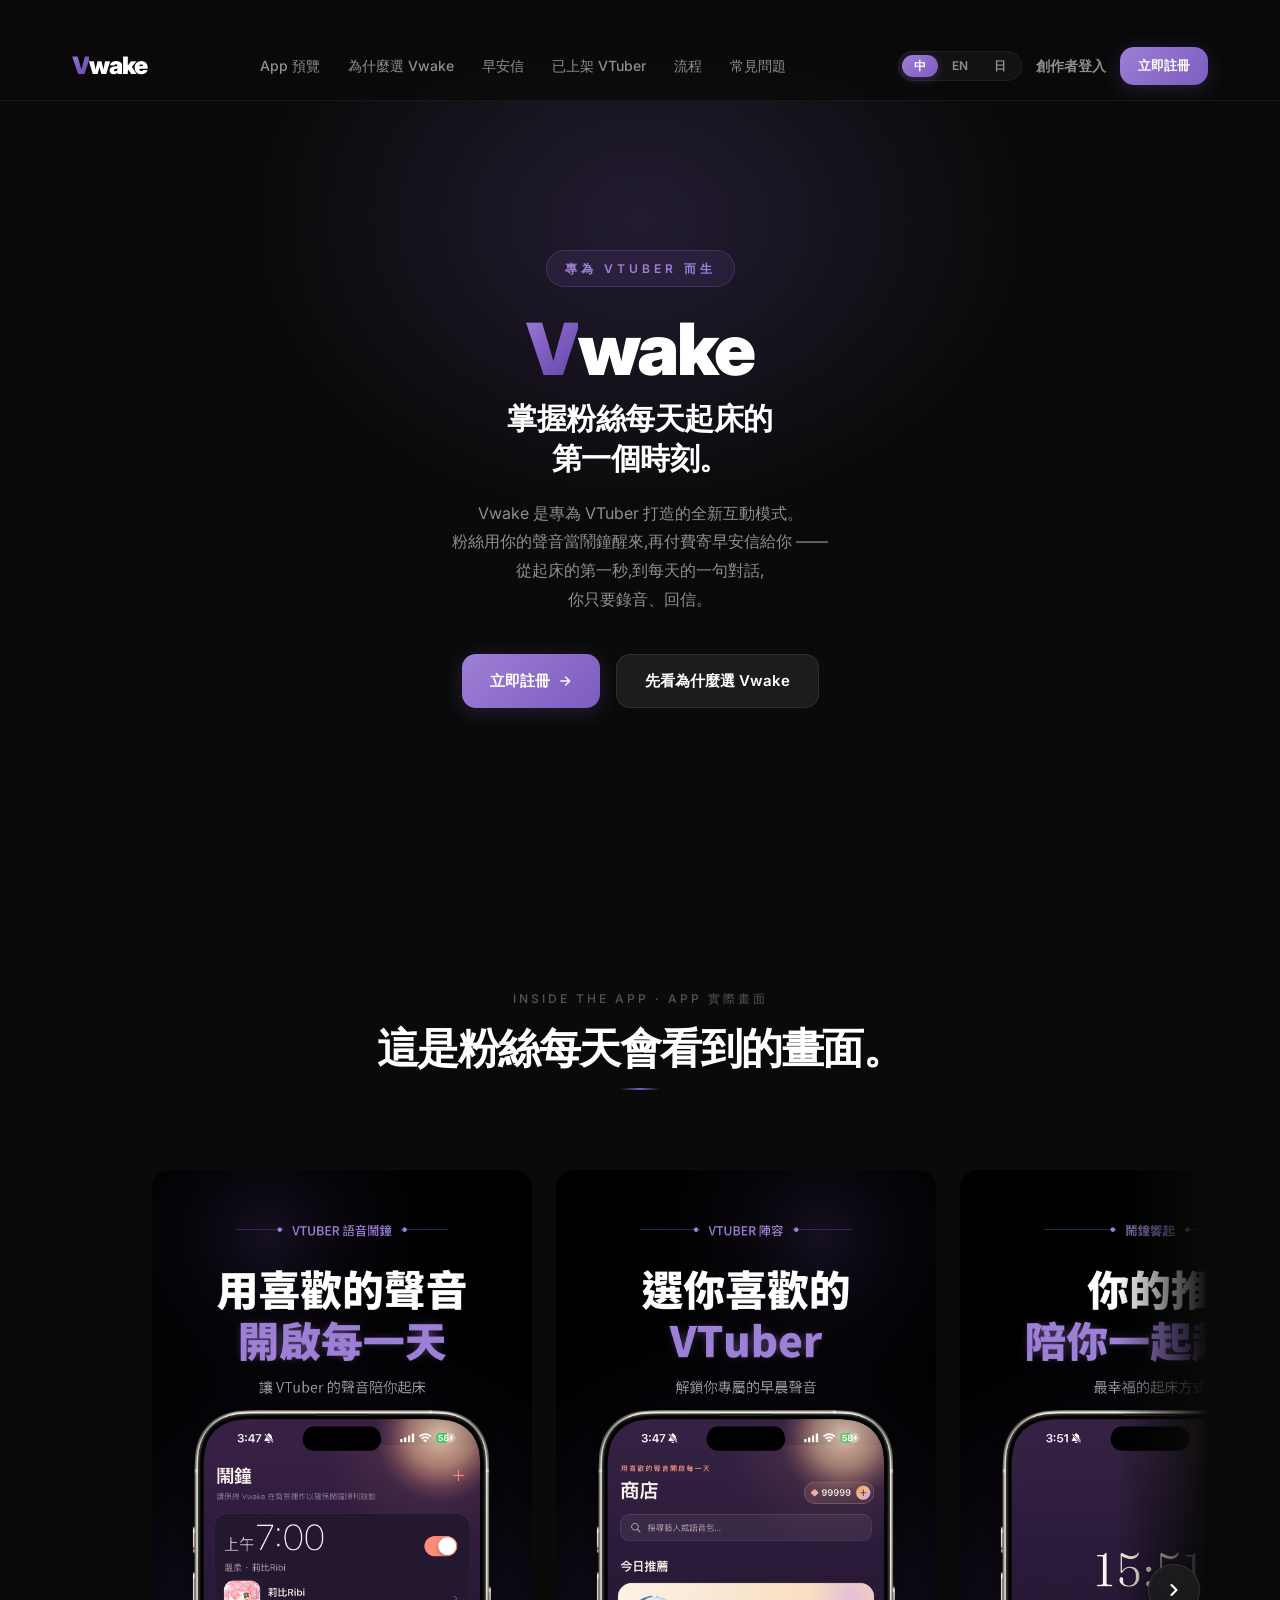
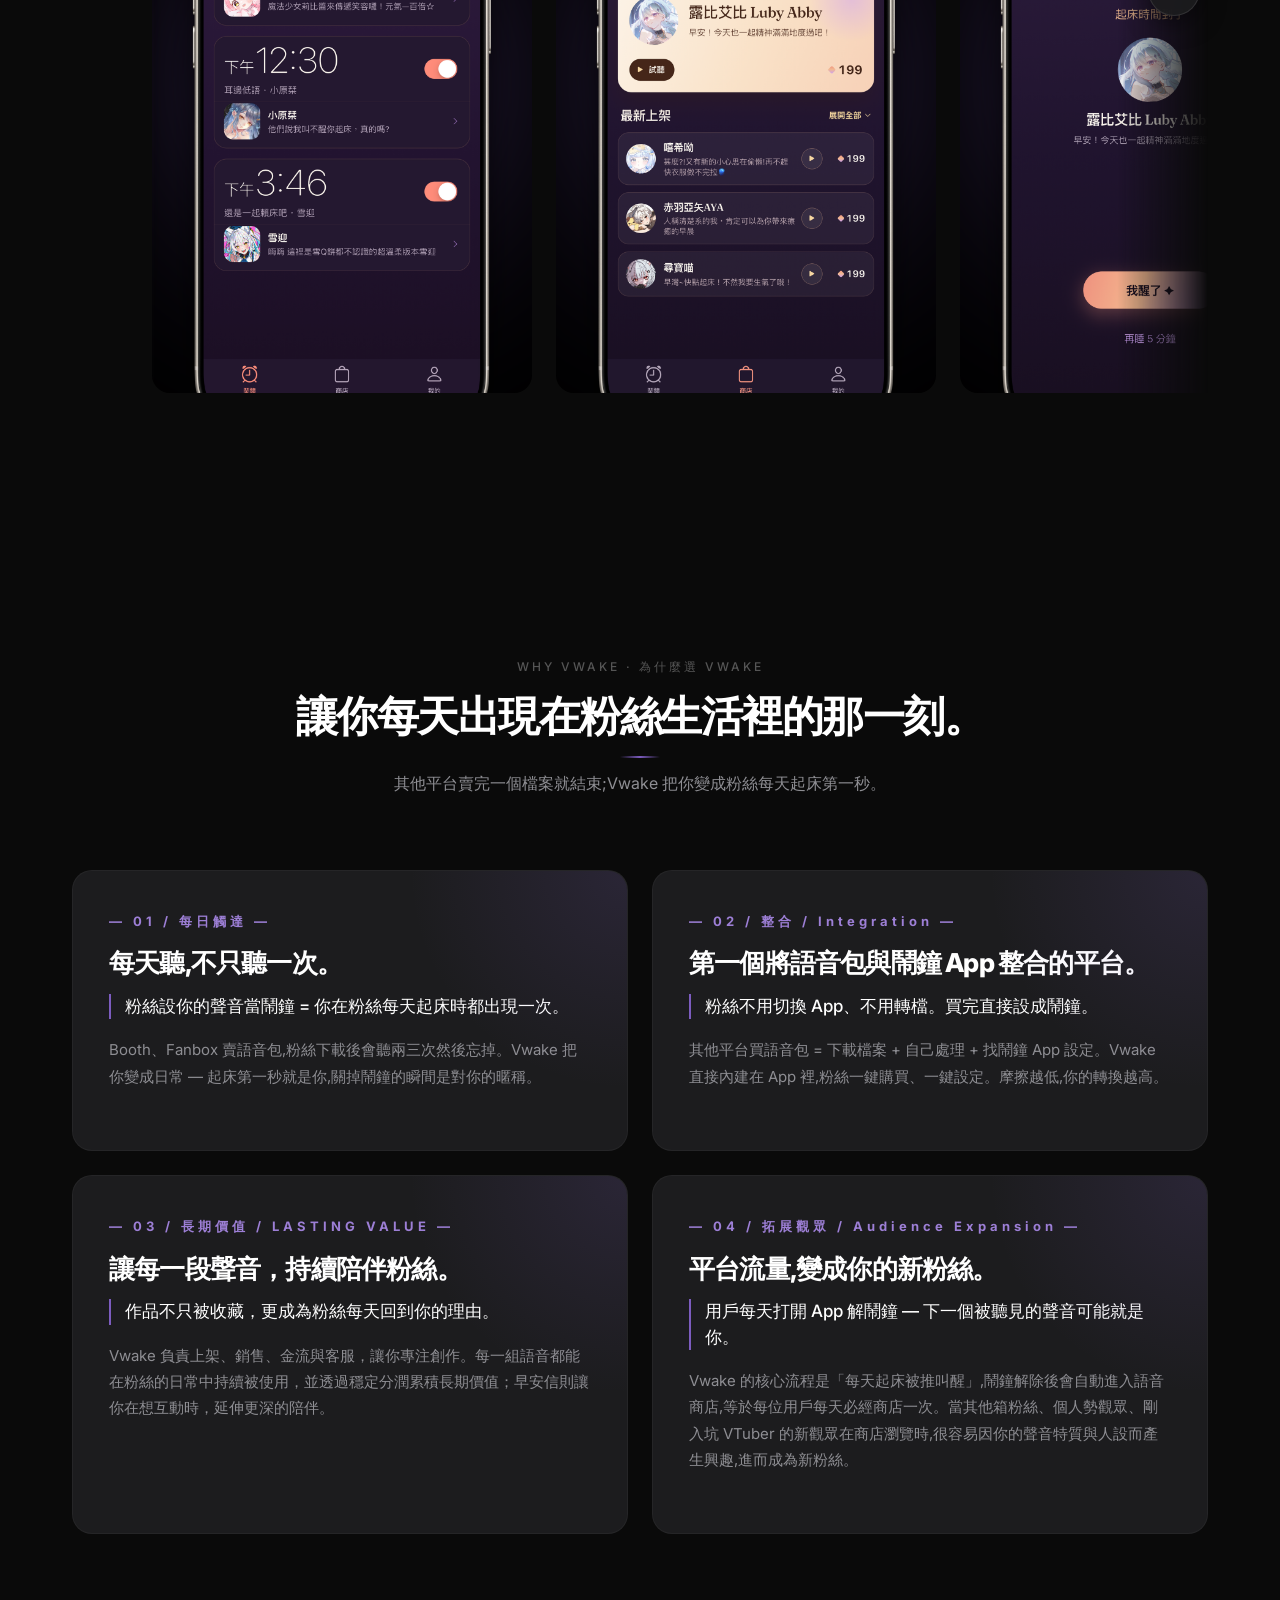
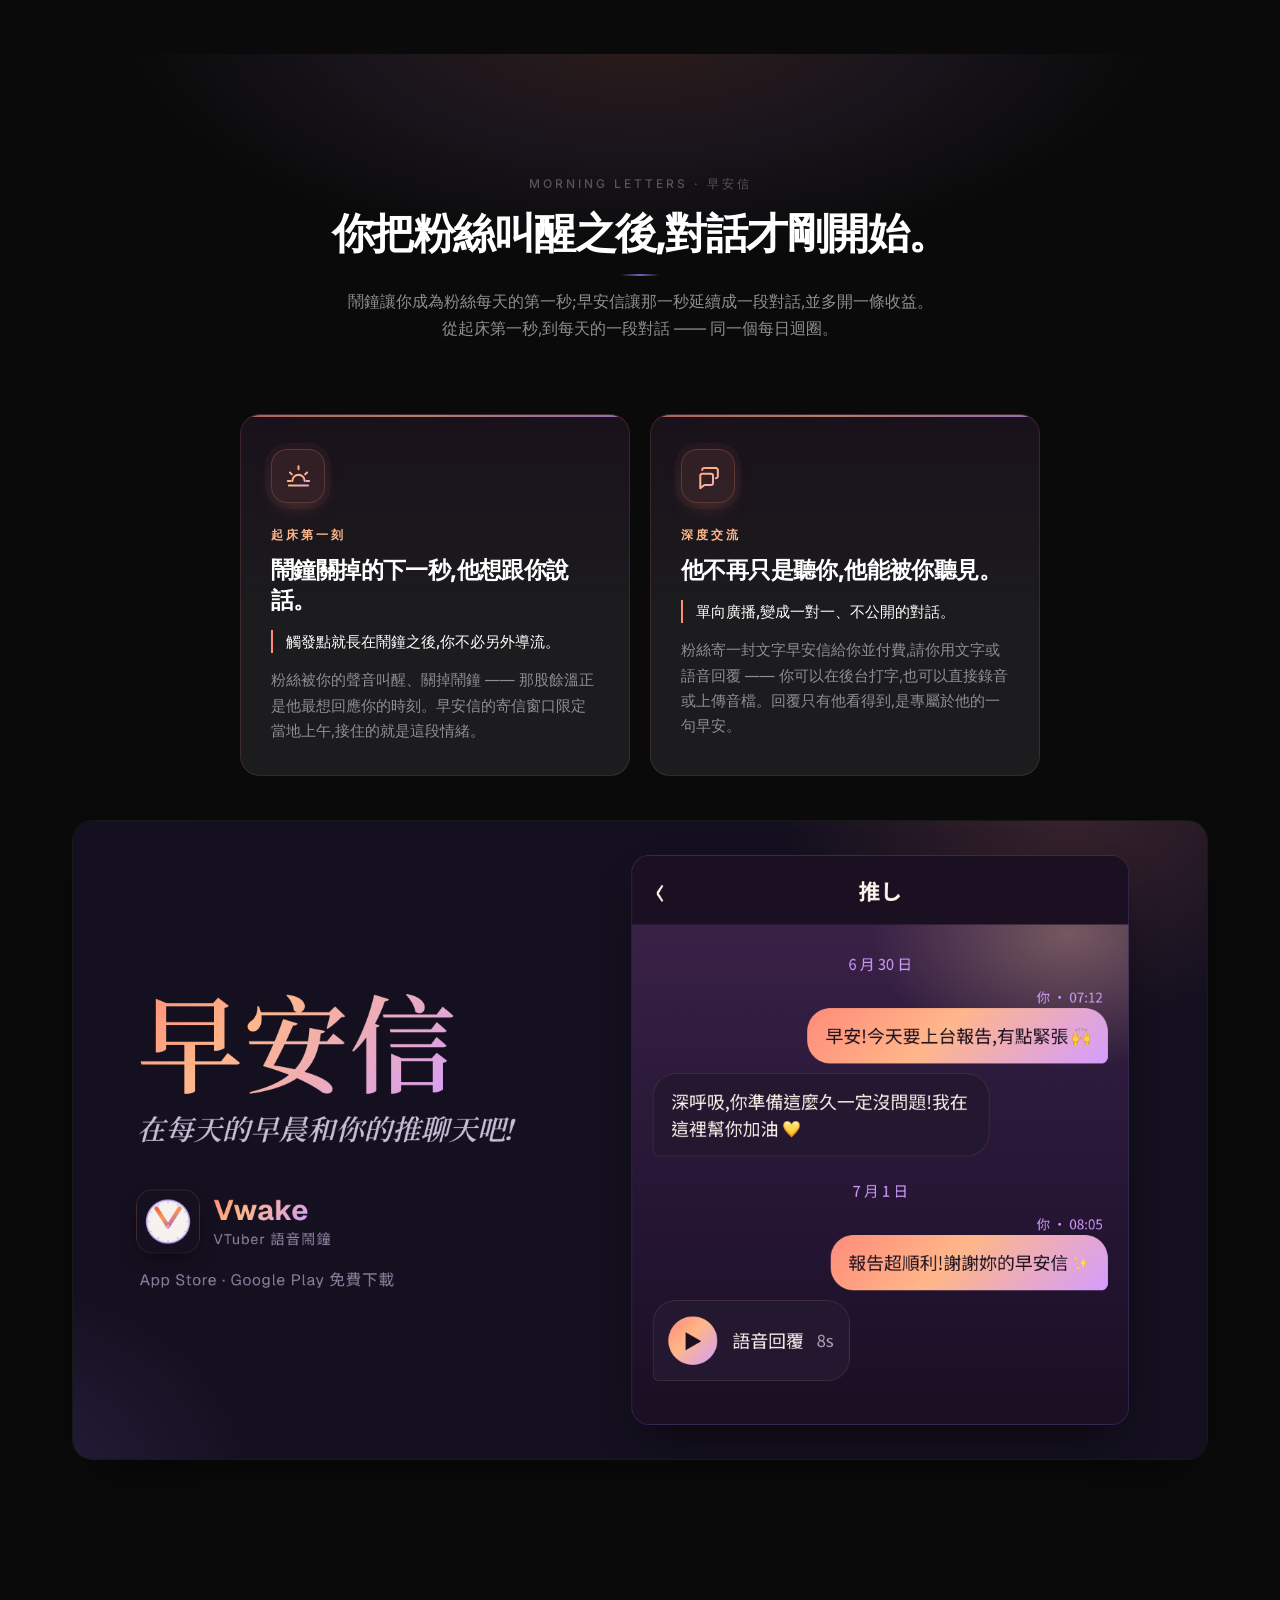
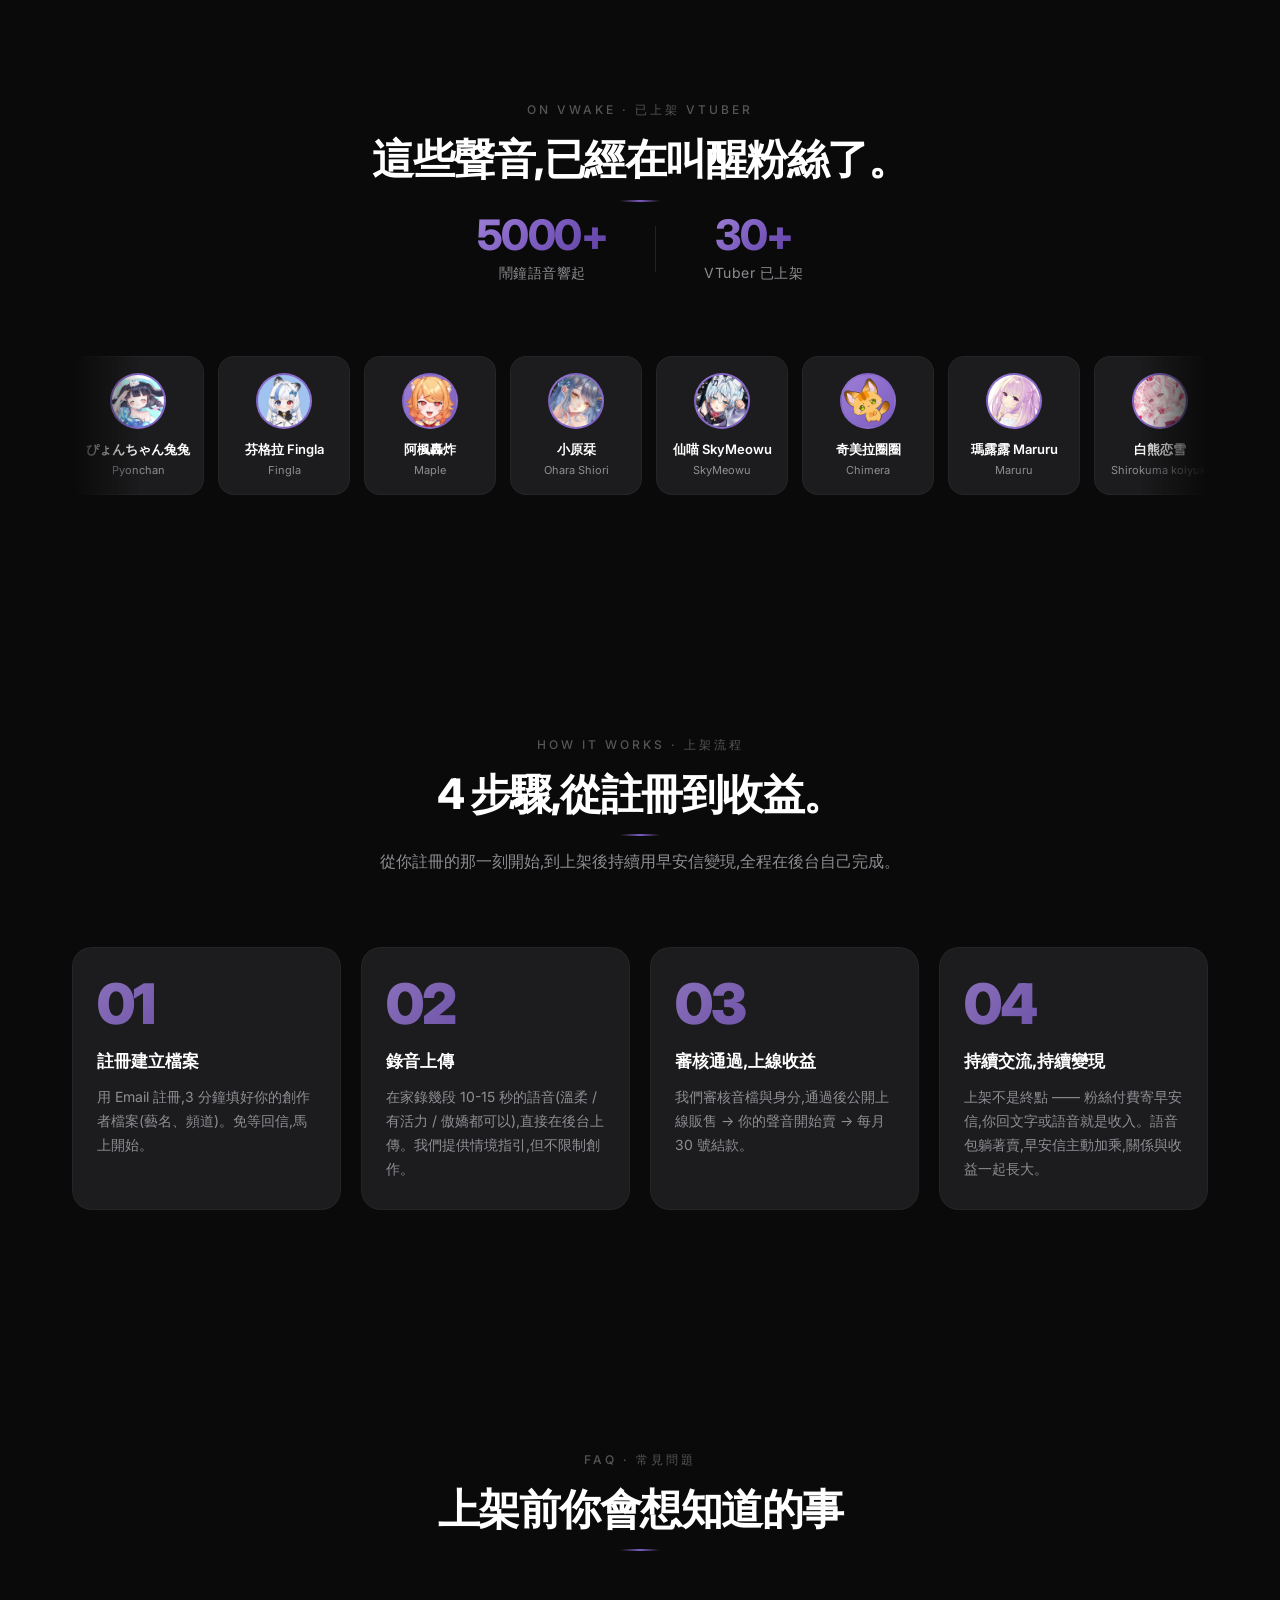
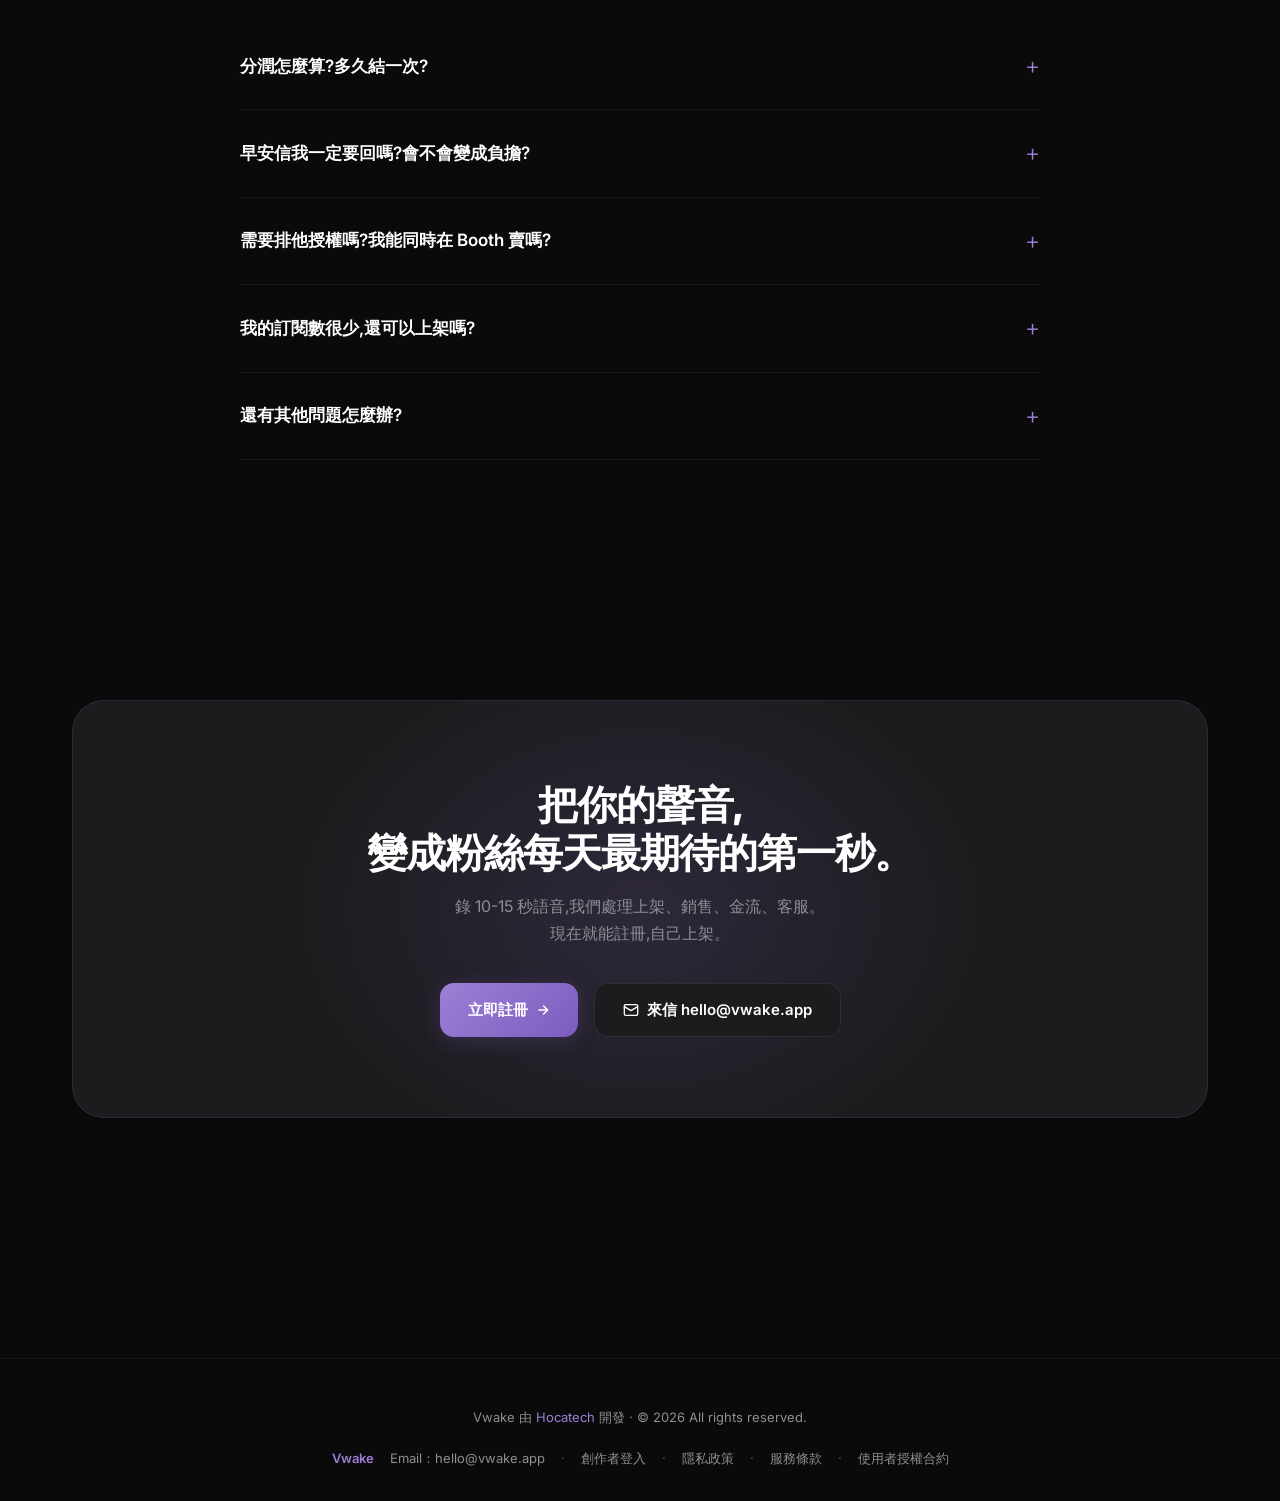
==== index.html @ 356927af "copy(site): align premium creator messaging" ====
<!DOCTYPE html>
<html lang="zh-TW">
<head>
<meta charset="UTF-8">
<meta name="viewport" content="width=device-width, initial-scale=1.0">
<title>Vwake｜VTuber 語音鬧鐘平台 — 讓你的聲音，成為粉絲每天的第一刻</title>
<meta name="description" content="Vwake 是為 VTuber 打造的語音鬧鐘平台，讓你的聲音融入粉絲每天的起點，透過無縫購買與鬧鐘體驗，延伸作品價值與長期連結。">
<meta name="keywords" content="Vwake, VTuber 鬧鐘, VTuber 語音包, VTuber 鬧鐘 App, 虛擬主播 鬧鐘, 語音鬧鐘, VTuber 分潤, VTuber 變現">
<link rel="canonical" href="https://vwake.app/">
<link rel="alternate" hreflang="zh-TW" href="https://vwake.app/">
<link rel="alternate" hreflang="en" href="https://vwake.app/en/">
<link rel="alternate" hreflang="ja" href="https://vwake.app/ja/">
<link rel="alternate" hreflang="x-default" href="https://vwake.app/">
<meta property="og:type" content="website">
<meta property="og:site_name" content="Vwake">
<meta property="og:locale" content="zh_TW">
<meta property="og:locale:alternate" content="en_US">
<meta property="og:locale:alternate" content="ja_JP">
<meta property="og:url" content="https://vwake.app/">
<meta property="og:title" content="Vwake｜VTuber 語音鬧鐘平台 — 讓你的聲音，成為粉絲每天的第一刻">
<meta property="og:description" content="讓你的聲音成為粉絲每天醒來的第一刻。Vwake 將 VTuber 語音作品與鬧鐘體驗整合，延伸創作價值與粉絲連結。">
<meta property="og:image" content="https://vwake.app/assets/og-card.png">
<meta property="og:image:width" content="1200">
<meta property="og:image:height" content="630">
<meta name="twitter:card" content="summary_large_image">
<meta name="twitter:title" content="Vwake｜VTuber 語音鬧鐘平台 — 讓你的聲音，成為粉絲每天的第一刻">
<meta name="twitter:description" content="讓你的聲音成為粉絲每天醒來的第一刻。Vwake 將 VTuber 語音作品與鬧鐘體驗整合，延伸創作價值與粉絲連結。">
<meta name="twitter:image" content="https://vwake.app/assets/og-card.png">
<script type="application/ld+json">
{
  "@context": "https://schema.org",
  "@graph": [
    {
      "@type": "Organization",
      "@id": "https://vwake.app/#org",
      "name": "Vwake",
      "url": "https://vwake.app/",
      "logo": "https://vwake.app/assets/icons/icon-512.png"
    },
    {
      "@type": "WebSite",
      "@id": "https://vwake.app/#website",
      "url": "https://vwake.app/",
      "name": "Vwake",
      "inLanguage": "zh-TW",
      "publisher": { "@id": "https://vwake.app/#org" }
    },
    {
      "@type": "SoftwareApplication",
      "name": "Vwake",
      "alternateName": ["VTuber 鬧鐘", "VTuber Alarm"],
      "applicationCategory": "LifestyleApplication",
      "operatingSystem": "iOS, Android",
      "description": "Vwake 是為 VTuber 打造的語音鬧鐘平台，讓你的聲音融入粉絲每天的起點，透過無縫購買與鬧鐘體驗，延伸作品價值與長期連結。",
      "url": "https://vwake.app/",
      "image": "https://vwake.app/assets/icons/icon-512.png",
      "offers": { "@type": "Offer", "price": "0", "priceCurrency": "TWD" }
    }
  ]
}
</script>
<link rel="preconnect" href="https://fonts.googleapis.com">
<link rel="preconnect" href="https://fonts.gstatic.com" crossorigin>
<link href="https://fonts.googleapis.com/css2?family=Inter:wght@300;400;500;600;700;800;900&display=swap" rel="stylesheet">
<link rel="icon" type="image/x-icon" href="/assets/icons/favicon.ico">
<link rel="icon" type="image/png" sizes="16x16" href="/assets/icons/favicon-16.png">
<link rel="icon" type="image/png" sizes="32x32" href="/assets/icons/favicon-32.png">
<link rel="apple-touch-icon" sizes="180x180" href="/assets/icons/apple-touch-icon.png">
<link rel="icon" type="image/png" sizes="192x192" href="/assets/icons/icon-192.png">
<link rel="icon" type="image/png" sizes="512x512" href="/assets/icons/icon-512.png">
<style>
  :root {
    --bg: #0a0a0a;
    --surface: #1C1C1E;
    --surface-2: #2C2C2E;
    --accent: #7C5CBF;
    --accent-light: #9D7FD6;
    --accent-dark: #5E3FA3;
    --text: #FFFFFF;
    --text-muted: #8E8E93;
    --text-label: #555;
    --gradient: linear-gradient(135deg, #9D7FD6 0%, #7C5CBF 50%, #5E3FA3 100%);
    --gradient-soft: linear-gradient(135deg, #9D7FD6 0%, #7C5CBF 100%);
    --glow: 0 8px 32px rgba(124, 92, 191, 0.3);
    --glow-sm: 0 4px 20px rgba(124, 92, 191, 0.25);
    --radius-card: 20px;
    --radius-btn: 14px;
    --radius-chip: 999px;
  }
  * { margin: 0; padding: 0; box-sizing: border-box; }
  html { scroll-behavior: smooth; }
  @media (prefers-reduced-motion: reduce) { html { scroll-behavior: auto; } }
  body {
    background: var(--bg);
    color: var(--text);
    font-family: 'Inter', -apple-system, BlinkMacSystemFont, 'Segoe UI', 'PingFang TC', 'Noto Sans TC', sans-serif;
    font-weight: 400;
    line-height: 1.6;
    -webkit-font-smoothing: antialiased;
    overflow-x: hidden;
  }
  a { color: inherit; text-decoration: none; }
  button { font-family: inherit; cursor: pointer; border: none; background: none; color: inherit; }

  .container { max-width: 1200px; margin: 0 auto; padding: 0 32px; }

  /* Section label (Vwake signature) */
  .section-label {
    font-size: 12px; color: var(--text-label);
    letter-spacing: 3px; text-transform: uppercase;
    font-weight: 500; margin-bottom: 16px;
  }
  .section-title {
    font-size: 42px; font-weight: 800;
    letter-spacing: -1.5px; line-height: 1.15; margin-bottom: 16px;
  }
  .section-desc {
    font-size: 16px; color: var(--text-muted);
    max-width: 640px; line-height: 1.7;
  }
  .divider {
    width: 40px; height: 2px;
    background: linear-gradient(90deg, transparent, var(--accent), transparent);
    margin: 12px auto;
  }

  /* NAV */
  .nav {
    position: sticky; top: 32px; z-index: 50;
    background: rgba(10, 10, 10, 0.75);
    backdrop-filter: blur(20px); -webkit-backdrop-filter: blur(20px);
    border-bottom: 1px solid rgba(255, 255, 255, 0.05);
  }
  .nav-inner {
    display: flex; align-items: center; justify-content: space-between; height: 68px;
  }
  .nav-logo { font-size: 24px; font-weight: 900; letter-spacing: -1px; line-height: 1; }
  .nav-logo .accent {
    background: var(--gradient);
    -webkit-background-clip: text; -webkit-text-fill-color: transparent; background-clip: text;
  }
  .nav-links { display: flex; gap: 28px; align-items: center; }
  .nav-links a {
    font-size: 14px; font-weight: 500; color: var(--text-muted);
    transition: color 0.2s ease;
  }
  .nav-links a:hover { color: var(--text); }
  .nav-right { display: flex; align-items: center; gap: 14px; }
  .nav-login { font-size: 14px; font-weight: 600; color: var(--text-muted); text-decoration: none; transition: color 0.2s ease; white-space: nowrap; }
  .nav-login:hover { color: var(--text); }
  @media (max-width: 760px) { .nav-login { display: none; } }
  .lang-switch {
    display: flex; align-items: center; gap: 2px;
    font-size: 12px; font-weight: 600;
    background: rgba(255, 255, 255, 0.04);
    border: 1px solid rgba(255, 255, 255, 0.06);
    border-radius: 999px; padding: 3px;
  }
  .lang-switch a {
    color: var(--text-muted); padding: 5px 12px; border-radius: 999px;
    transition: all 0.2s ease; line-height: 1;
  }
  .lang-switch a:hover { color: var(--text); }
  .lang-switch a.active {
    color: var(--text); background: var(--gradient-soft);
    box-shadow: 0 2px 10px rgba(124, 92, 191, 0.35);
  }
  .nav-cta {
    font-size: 13px; font-weight: 600; padding: 10px 18px;
    border-radius: var(--radius-btn);
    background: var(--gradient-soft); color: var(--text);
    box-shadow: var(--glow-sm);
    transition: transform 0.2s ease, box-shadow 0.2s ease;
  }
  .nav-cta:hover { transform: translateY(-1px); box-shadow: 0 6px 24px rgba(124, 92, 191, 0.4); }
  @media (max-width: 760px) { .nav-links { display: none; } }

  /* HERO */
  .hero {
    min-height: calc(100vh - 100px);
    display: flex; flex-direction: column;
    align-items: center; justify-content: center;
    text-align: center; padding: 100px 32px 80px;
    position: relative; overflow: hidden;
  }
  .hero::before {
    content: ''; position: absolute; top: -200px; left: 50%;
    transform: translateX(-50%); width: 900px; height: 700px;
    background: radial-gradient(ellipse at center, rgba(124, 92, 191, 0.22) 0%, transparent 60%);
    pointer-events: none; z-index: 0;
  }
  .hero > * { position: relative; z-index: 1; }
  .hero-eyebrow {
    font-size: 12px; letter-spacing: 4px; text-transform: uppercase;
    color: var(--accent-light); font-weight: 600;
    padding: 8px 18px; border-radius: 999px;
    background: rgba(124, 92, 191, 0.12);
    border: 1px solid rgba(124, 92, 191, 0.3);
    margin-bottom: 28px;
  }
  .hero-wordmark {
    font-size: 72px; font-weight: 900; letter-spacing: -2.5px;
    line-height: 0.95; margin-bottom: 14px;
  }
  .hero-wordmark .accent {
    background: var(--gradient);
    -webkit-background-clip: text; -webkit-text-fill-color: transparent; background-clip: text;
  }
  .hero-tagline {
    font-size: 30px; font-weight: 700; letter-spacing: -0.5px;
    line-height: 1.35; max-width: 760px; margin-bottom: 20px;
  }
  .hero-desc {
    font-size: 16px; color: var(--text-muted);
    max-width: 580px; line-height: 1.8; margin-bottom: 40px;
  }
  .hero-ctas { display: flex; gap: 16px; flex-wrap: wrap; justify-content: center; }
  .btn {
    font-size: 15px; font-weight: 600; padding: 14px 28px;
    border-radius: var(--radius-btn);
    display: inline-flex; align-items: center; gap: 8px;
    transition: transform 0.2s ease, box-shadow 0.2s ease, background 0.2s ease;
  }
  .btn-primary { background: var(--gradient-soft); color: var(--text); box-shadow: var(--glow-sm); }
  .btn-primary:hover { transform: translateY(-2px); box-shadow: 0 8px 32px rgba(124, 92, 191, 0.45); }
  .btn-ghost {
    background: var(--surface); color: var(--text);
    border: 1px solid rgba(255, 255, 255, 0.08);
  }
  .btn-ghost:hover { background: var(--surface-2); border-color: rgba(124, 92, 191, 0.4); }

  .hero-stats {
    display: flex; gap: 48px; margin-top: 56px; flex-wrap: wrap; justify-content: center;
    padding-top: 32px; border-top: 1px solid rgba(255, 255, 255, 0.06);
    width: 100%; max-width: 720px;
  }
  .stat .stat-num {
    font-size: 32px; font-weight: 800; letter-spacing: -0.5px;
    background: var(--gradient);
    -webkit-background-clip: text; -webkit-text-fill-color: transparent; background-clip: text;
  }
  .stat .stat-label {
    font-size: 12px; color: var(--text-muted); letter-spacing: 2px;
    text-transform: uppercase; margin-top: 4px;
  }

  @media (max-width: 768px) {
    .hero-wordmark { font-size: 52px; letter-spacing: -2px; }
    .hero-tagline { font-size: 22px; }
    .hero-stats { gap: 24px; }
    .stat .stat-num { font-size: 24px; }
  }

  /* SECTION wrapper */
  .section { padding: 120px 0; position: relative; }
  .section-header { text-align: center; margin-bottom: 72px; }
  .section-header .section-desc { margin: 0 auto; }
  @media (max-width: 768px) {
    .section { padding: 80px 0; }
    .section-title { font-size: 30px; }
  }

  /* PILLARS */
  .pillars-grid {
    display: grid;
    grid-template-columns: 1fr 1fr;
    gap: 24px;
  }
  @media (max-width: 880px) { .pillars-grid { grid-template-columns: 1fr; } }

  /* ===== Morning Letters — dawn palette ===== */
  :root {
    --ml-coral: #FF8C7A;
    --ml-apricot: #FFB78A;
    --ml-lilac: #D49DFF;
    --ml-dawn: linear-gradient(135deg, #FF8C7A 0%, #FFB78A 44%, #D49DFF 100%);
  }
  #letters { position: relative; isolation: isolate; }
  #letters::before {
    content: ''; position: absolute; left: 0; right: 0; top: 0; height: 560px;
    background: radial-gradient(720px 340px at 50% -40px, rgba(255,140,122,0.15), rgba(212,157,255,0.07) 42%, transparent 72%);
    pointer-events: none; z-index: -1;
  }
  .ml-defs { position: absolute; width: 0; height: 0; }
  .ml-grid { display: grid; grid-template-columns: repeat(2, 1fr); gap: 20px; max-width: 800px; margin: 0 auto; }
  @media (max-width: 880px) { .ml-grid { grid-template-columns: 1fr; } }

  .ml-card {
    position: relative; overflow: hidden;
    background: linear-gradient(180deg, rgba(42,26,45,0.5) 0%, var(--surface) 58%);
    border: 1px solid rgba(255,140,122,0.14);
    border-radius: var(--radius-card);
    padding: 34px 30px 32px;
    transition: transform 0.3s ease, border-color 0.3s ease;
  }
  .ml-card::before {
    content: ''; position: absolute; top: 0; left: 0; right: 0; height: 2px;
    background: var(--ml-dawn); opacity: 0.65;
  }
  .ml-card:hover { transform: translateY(-4px); border-color: rgba(255,140,122,0.42); }

  .ml-icon {
    width: 54px; height: 54px; border-radius: 16px;
    display: grid; place-items: center;
    background: rgba(255,140,122,0.10);
    border: 1px solid rgba(255,140,122,0.22);
    box-shadow: 0 0 0 6px rgba(255,140,122,0.045), 0 10px 26px -14px rgba(255,140,122,0.5);
    margin-bottom: 22px;
  }
  .ml-icon svg { width: 27px; height: 27px; }

  .ml-label {
    font-size: 12px; letter-spacing: 3px; text-transform: uppercase;
    font-weight: 700; color: var(--ml-apricot); margin-bottom: 12px;
  }
  .ml-title {
    font-size: 23px; font-weight: 800; letter-spacing: -0.6px;
    line-height: 1.3; margin-bottom: 14px; color: var(--text);
  }
  .ml-quote {
    font-size: 15px; font-weight: 500; color: var(--text);
    margin-bottom: 14px; padding-left: 13px;
    border-left: 2px solid var(--ml-coral); line-height: 1.55;
  }
  .ml-desc { font-size: 14.5px; color: var(--text-muted); line-height: 1.75; margin: 0; }

  .letters-banner {
    margin-top: 44px;
    border-radius: var(--radius-card);
    overflow: hidden;
    border: 1px solid rgba(255, 255, 255, 0.06);
    box-shadow: 0 20px 60px -30px rgba(0,0,0,0.9);
  }
  .letters-banner img { width: 100%; height: auto; display: block; }

  .pillar {
    background: var(--surface);
    border-radius: var(--radius-card);
    padding: 40px 36px;
    border: 1px solid rgba(255, 255, 255, 0.04);
    transition: transform 0.3s ease, border-color 0.3s ease, background 0.3s ease;
    position: relative;
    overflow: hidden;
  }
  .pillar::before {
    content: ''; position: absolute; top: 0; right: 0;
    width: 220px; height: 220px;
    background: radial-gradient(circle at top right, rgba(124, 92, 191, 0.15), transparent 70%);
    pointer-events: none;
  }
  .pillar:hover {
    transform: translateY(-4px);
    border-color: rgba(124, 92, 191, 0.4);
    background: var(--surface-2);
  }
  .pillar-num {
    font-size: 13px; letter-spacing: 4px; font-weight: 700;
    color: var(--accent-light); margin-bottom: 16px;
  }
  .pillar-title {
    font-size: 26px; font-weight: 800; letter-spacing: -0.8px;
    line-height: 1.25; margin-bottom: 14px;
  }
  .pillar-quote {
    font-size: 17px; font-weight: 500; color: var(--text);
    margin-bottom: 18px; padding-left: 14px;
    border-left: 2px solid var(--accent); line-height: 1.5;
  }
  .pillar-desc {
    font-size: 15px; color: var(--text-muted);
    line-height: 1.75; margin-bottom: 20px;
  }
  .pillar-points { list-style: none; padding: 0; margin: 0; }
  .pillar-points li {
    font-size: 14px; color: var(--text-muted);
    padding: 8px 0 8px 24px; position: relative;
    line-height: 1.6;
  }
  .pillar-points li::before {
    content: '→'; position: absolute; left: 0; top: 8px;
    color: var(--accent-light); font-weight: 700;
  }

  /* ROSTER stats */
  .roster-stats { display: flex; align-items: center; justify-content: center; gap: 48px; margin: 4px 0 22px; }
  .rstat { display: flex; flex-direction: column; align-items: center; gap: 6px; }
  .rstat-num { font-size: 42px; font-weight: 800; letter-spacing: -1.5px; line-height: 1; background: var(--gradient); -webkit-background-clip: text; background-clip: text; -webkit-text-fill-color: transparent; }
  .rstat-label { font-size: 14px; color: var(--text-muted); letter-spacing: 0.5px; }
  .rstat-sep { width: 1px; height: 46px; background: rgba(255,255,255,0.1); }
  @media (max-width: 540px) { .roster-stats { gap: 30px; } .rstat-num { font-size: 34px; } }

  /* ROSTER (marquee) */
  .roster-marquee {
    position: relative;
    overflow: hidden;
    mask-image: linear-gradient(90deg, transparent, #000 6%, #000 94%, transparent);
    -webkit-mask-image: linear-gradient(90deg, transparent, #000 6%, #000 94%, transparent);
  }
  .roster-track {
    display: flex;
    gap: 14px;
    width: max-content;
    animation: roster-scroll 60s linear infinite;
  }
  .roster-track:hover { animation-play-state: paused; }
  @keyframes roster-scroll {
    from { transform: translateX(0); }
    to   { transform: translateX(-50%); }
  }
  @media (prefers-reduced-motion: reduce) {
    .roster-track { animation: none; }
  }

  .roster-card {
    flex: 0 0 auto;
    width: 132px;
    background: var(--surface);
    border-radius: 16px;
    padding: 16px 12px 14px;
    border: 1px solid rgba(255, 255, 255, 0.04);
    text-align: center;
  }
  .roster-avatar {
    width: 56px; height: 56px;
    border-radius: 50%;
    background: var(--gradient-soft);
    margin: 0 auto 10px;
    border: 2px solid rgba(124, 92, 191, 0.3);
    overflow: hidden;
  }
  .roster-avatar img {
    width: 100%; height: 100%;
    object-fit: cover;
    display: block;
  }
  .roster-name {
    font-size: 13px; font-weight: 600;
    white-space: nowrap;
    overflow: hidden;
    text-overflow: ellipsis;
  }
  .roster-meta {
    font-size: 11px; color: var(--text-muted);
    margin-top: 2px;
    white-space: nowrap;
    overflow: hidden;
    text-overflow: ellipsis;
  }

  /* APP PREVIEW STRIP */
  .preview-frame { position: relative; }
  .preview-wrap {
    position: relative;
    mask-image: linear-gradient(90deg, transparent, #000 8%, #000 92%, transparent);
    -webkit-mask-image: linear-gradient(90deg, transparent, #000 8%, #000 92%, transparent);
  }
  .preview-nav {
    position: absolute;
    top: 50%;
    transform: translateY(-50%);
    width: 52px;
    height: 52px;
    border-radius: 50%;
    background: rgba(28, 28, 30, 0.92);
    -webkit-backdrop-filter: blur(12px);
    backdrop-filter: blur(12px);
    border: 1px solid rgba(255, 255, 255, 0.1);
    color: var(--text);
    display: flex;
    align-items: center;
    justify-content: center;
    cursor: pointer;
    z-index: 10;
    transition: background 0.2s ease, border-color 0.2s ease, opacity 0.2s ease, transform 0.2s ease;
    box-shadow: 0 6px 24px rgba(0, 0, 0, 0.5);
  }
  .preview-nav:hover:not(:disabled) {
    background: var(--gradient-soft);
    border-color: rgba(124, 92, 191, 0.5);
  }
  .preview-nav:active:not(:disabled) { transform: translateY(-50%) scale(0.94); }
  .preview-nav:disabled {
    opacity: 0;
    cursor: default;
    pointer-events: none;
  }
  .preview-nav-prev { left: 8px; }
  .preview-nav-next { right: 8px; }
  @media (max-width: 540px) {
    .preview-nav { width: 40px; height: 40px; }
    .preview-nav-prev { left: 4px; }
    .preview-nav-next { right: 4px; }
  }
  .preview-strip {
    display: flex;
    gap: 24px;
    overflow-x: auto;
    scroll-snap-type: x mandatory;
    scroll-padding-inline: 80px;
    padding: 8px 80px 24px;
    -webkit-overflow-scrolling: touch;
    scrollbar-width: thin;
    scrollbar-color: rgba(124, 92, 191, 0.5) transparent;
  }
  @media (max-width: 540px) {
    .preview-strip {
      padding: 8px 56px 24px;
      scroll-padding-inline: 56px;
    }
  }
  .preview-strip::-webkit-scrollbar { height: 8px; }
  .preview-strip::-webkit-scrollbar-track { background: transparent; }
  .preview-strip::-webkit-scrollbar-thumb {
    background: rgba(124, 92, 191, 0.4);
    border-radius: 999px;
  }
  .preview-strip::-webkit-scrollbar-thumb:hover { background: rgba(124, 92, 191, 0.7); }
  .preview-tile {
    flex: 0 0 clamp(260px, 32vw, 380px);
    scroll-snap-align: start;
    transition: transform 0.3s ease;
    display: block;
    margin: 0;
  }
  .preview-tile:hover { transform: translateY(-6px); }
  .preview-tile img {
    width: 100%;
    height: auto;
    border-radius: 18px;
    display: block;
    background: #0a0a0a;
  }

  /* HOW IT WORKS */
  .steps {
    display: grid;
    grid-template-columns: repeat(4, 1fr);
    gap: 20px;
    counter-reset: step;
  }
  @media (max-width: 1024px) { .steps { grid-template-columns: repeat(2, 1fr); } }
  @media (max-width: 540px) { .steps { grid-template-columns: 1fr; } }

  .step {
    background: var(--surface);
    border-radius: var(--radius-card);
    padding: 28px 24px;
    border: 1px solid rgba(255, 255, 255, 0.04);
    counter-increment: step;
    position: relative;
  }
  .step::before {
    content: '0' counter(step);
    font-size: 56px; font-weight: 900;
    background: var(--gradient);
    -webkit-background-clip: text; -webkit-text-fill-color: transparent; background-clip: text;
    letter-spacing: -2px; line-height: 1;
    margin-bottom: 16px; display: block;
    opacity: 0.85;
  }
  .step-title { font-size: 17px; font-weight: 700; margin-bottom: 10px; }
  .step-desc { font-size: 14px; color: var(--text-muted); line-height: 1.7; }

  /* FAQ */
  .faq-list { max-width: 800px; margin: 0 auto; }
  .faq-item {
    border-bottom: 1px solid rgba(255, 255, 255, 0.06);
    padding: 24px 0;
  }
  .faq-q {
    font-size: 17px; font-weight: 600; cursor: pointer;
    display: flex; align-items: center; justify-content: space-between;
    list-style: none;
  }
  .faq-q::-webkit-details-marker { display: none; }
  .faq-q::after {
    content: '+'; font-size: 24px; color: var(--accent-light);
    font-weight: 300; transition: transform 0.2s ease;
  }
  details[open] .faq-q::after { transform: rotate(45deg); }
  .faq-a {
    font-size: 15px; color: var(--text-muted);
    line-height: 1.75; margin-top: 14px;
    padding-right: 32px;
  }

  /* FINAL CTA */
  .final-cta {
    background: var(--surface);
    border-radius: 32px;
    padding: 80px 48px;
    text-align: center;
    border: 1px solid rgba(124, 92, 191, 0.2);
    position: relative; overflow: hidden;
  }
  .final-cta::before {
    content: ''; position: absolute; top: 50%; left: 50%;
    transform: translate(-50%, -50%);
    width: 800px; height: 600px;
    background: radial-gradient(ellipse, rgba(124, 92, 191, 0.18), transparent 60%);
    pointer-events: none;
  }
  .final-cta > * { position: relative; }
  .final-cta-title {
    font-size: 40px; font-weight: 800; letter-spacing: -1px;
    line-height: 1.2; margin-bottom: 16px; max-width: 720px; margin-left: auto; margin-right: auto;
  }
  .final-cta-desc {
    font-size: 16px; color: var(--text-muted);
    max-width: 560px; margin: 0 auto 36px; line-height: 1.7;
  }
  .final-cta-buttons { display: flex; gap: 16px; flex-wrap: wrap; justify-content: center; }

  @media (max-width: 768px) {
    .final-cta { padding: 56px 28px; }
    .final-cta-title { font-size: 28px; }
  }

  /* FOOTER */
  .footer {
    border-top: 1px solid rgba(255, 255, 255, 0.06);
    padding: 48px 0 32px;
    margin-top: 120px;
  }
  .footer-inner {
    display: flex; flex-direction: column; gap: 20px;
    text-align: center;
    font-size: 13px; color: var(--text-muted);
  }
  .footer-legal {
    display: flex; gap: 16px; justify-content: center; flex-wrap: wrap;
  }
  .footer-legal a:hover { color: var(--text); }
  .footer-legal-app { color: var(--accent-light); font-weight: 600; }

  /* Hidden anchor offset for sticky nav */
  section[id] { scroll-margin-top: 100px; }

  /* APPLY MODAL */
  .apply-modal {
    position: fixed; inset: 0; z-index: 100;
    display: flex; align-items: center; justify-content: center;
    padding: 24px;
    opacity: 0; visibility: hidden;
    transition: opacity 0.25s ease, visibility 0.25s ease;
  }
  .apply-modal.is-open { opacity: 1; visibility: visible; }
  .apply-modal-backdrop {
    position: absolute; inset: 0;
    background: rgba(5, 5, 7, 0.72);
    backdrop-filter: blur(8px); -webkit-backdrop-filter: blur(8px);
  }
  .apply-modal-panel {
    position: relative; z-index: 1;
    width: 100%; max-width: 480px;
    max-height: calc(100vh - 48px);
    overflow-y: auto;
    background: var(--surface);
    border: 1px solid rgba(124, 92, 191, 0.25);
    border-radius: 24px;
    padding: 36px 32px 28px;
    box-shadow: 0 24px 80px rgba(0, 0, 0, 0.6);
    transform: translateY(8px) scale(0.98);
    transition: transform 0.25s ease;
  }
  .apply-modal.is-open .apply-modal-panel { transform: translateY(0) scale(1); }
  .apply-modal-close {
    position: absolute; top: 12px; right: 12px;
    width: 36px; height: 36px;
    display: flex; align-items: center; justify-content: center;
    border-radius: 999px;
    color: var(--text-muted);
    font-size: 22px; line-height: 1;
    transition: background 0.2s ease, color 0.2s ease;
  }
  .apply-modal-close:hover { background: rgba(255,255,255,0.06); color: var(--text); }
  .apply-modal-header { margin-bottom: 18px; }
  .apply-modal-title {
    font-size: 22px; font-weight: 800; letter-spacing: -0.5px;
    margin-bottom: 6px;
  }
  .apply-modal-sub {
    font-size: 14px; color: var(--text-muted); line-height: 1.6;
  }
  .apply-tabs {
    display: flex; gap: 4px;
    padding: 4px;
    background: rgba(255, 255, 255, 0.04);
    border: 1px solid rgba(255, 255, 255, 0.06);
    border-radius: 12px;
    margin-bottom: 20px;
  }
  .apply-tab {
    flex: 1;
    padding: 9px 12px;
    border-radius: 8px;
    font-size: 13px; font-weight: 600;
    color: var(--text-muted);
    transition: background 0.15s ease, color 0.15s ease, box-shadow 0.15s ease;
  }
  .apply-tab:hover:not(.is-active) { color: var(--text); }
  .apply-tab.is-active {
    background: var(--gradient-soft);
    color: var(--text);
    box-shadow: 0 2px 10px rgba(124, 92, 191, 0.25);
  }
  .apply-tab-pane[hidden] { display: none; }
  .apply-form { display: flex; flex-direction: column; gap: 16px; }
  .apply-tab-pane { display: flex; flex-direction: column; gap: 16px; }
  .apply-field { display: flex; flex-direction: column; gap: 6px; }
  .apply-field-label {
    font-size: 13px; font-weight: 600;
    color: var(--text); letter-spacing: 0.2px;
  }
  .apply-field-label .required { color: var(--accent-light); margin-left: 2px; }
  .apply-field-hint { font-size: 12px; color: var(--text-muted); margin-top: -2px; }
  .apply-input, .apply-textarea {
    width: 100%;
    font-family: inherit; font-size: 14px;
    color: var(--text);
    background: rgba(255, 255, 255, 0.04);
    border: 1px solid rgba(255, 255, 255, 0.08);
    border-radius: 10px;
    padding: 11px 14px;
    transition: border-color 0.15s ease, background 0.15s ease;
  }
  .apply-input::placeholder, .apply-textarea::placeholder { color: #5a5a60; }
  .apply-input:focus, .apply-textarea:focus {
    outline: none;
    border-color: rgba(124, 92, 191, 0.6);
    background: rgba(124, 92, 191, 0.06);
  }
  .apply-textarea { resize: vertical; min-height: 84px; line-height: 1.55; }
  .apply-honey {
    position: absolute; left: -9999px; width: 1px; height: 1px; opacity: 0;
  }
  .apply-status {
    font-size: 13px; line-height: 1.5;
    padding: 10px 12px; border-radius: 8px;
    border: 1px solid transparent;
  }
  .apply-status[data-state="error"] {
    color: #ff8b8b;
    background: rgba(255, 90, 90, 0.06);
    border-color: rgba(255, 90, 90, 0.25);
  }
  .apply-status[data-state="success"] {
    color: var(--accent-light);
    background: rgba(124, 92, 191, 0.08);
    border-color: rgba(124, 92, 191, 0.3);
  }
  .apply-submit {
    margin-top: 4px;
    width: 100%; justify-content: center;
    padding: 13px 20px;
    font-size: 15px;
  }
  .apply-submit[disabled] {
    opacity: 0.7; cursor: wait; transform: none !important;
  }
  .apply-fallback {
    font-size: 12px; color: var(--text-muted);
    text-align: center; margin-top: 6px;
  }
  .apply-fallback a { color: var(--accent-light); }
  .apply-fallback a:hover { text-decoration: underline; }
  body.apply-modal-open { overflow: hidden; }
  @media (max-width: 480px) {
    .apply-modal { padding: 16px; }
    .apply-modal-panel { padding: 32px 22px 24px; border-radius: 20px; }
    .apply-modal-title { font-size: 20px; }
  }
</style>
</head>
<body>

<!-- ============ NAV ============ -->
<nav class="nav">
  <div class="container">
    <div class="nav-inner">
      <a href="/" class="nav-logo">
        <span class="accent">V</span>wake
      </a>
      <div class="nav-links">
        <a href="#preview">App 預覽</a>
        <a href="#why">為什麼選 Vwake</a>
        <a href="#letters">早安信</a>
        <a href="#roster">已上架 VTuber</a>
        <a href="#how">流程</a>
        <a href="#faq">常見問題</a>
      </div>
      <div class="nav-right">
        <div class="lang-switch">
          <a href="/" onclick="localStorage.setItem('hoca_lang','zh')" class="active" aria-current="true">中</a>
          <a href="/en/" onclick="localStorage.setItem('hoca_lang','en')" aria-label="Switch to English">EN</a>
          <a href="/ja/" onclick="localStorage.setItem('hoca_lang','ja')" aria-label="Switch to Japanese">日</a>
        </div>
        <a class="nav-login" href="https://vwake-2026.web.app/join.html?lang=zh&mode=login">創作者登入</a>
        <button type="button" class="nav-cta" data-open-apply>立即註冊</button>
      </div>
    </div>
  </div>
</nav>

<!-- ============ HERO ============ -->
<section class="hero">
  <div class="hero-eyebrow">專為 VTUBER 而生</div>
  <h1 class="hero-wordmark"><span class="accent">V</span>wake</h1>
  <p class="hero-tagline">
    掌握粉絲每天起床的<br>第一個時刻。
  </p>
  <p class="hero-desc">
    Vwake 是專為 VTuber 打造的全新互動模式。<br>
    粉絲用你的聲音當鬧鐘醒來,再付費寄早安信給你 ——<br>
    從起床的第一秒,到每天的一句對話,<br>
    你只要錄音、回信。
  </p>
  <div class="hero-ctas">
    <button type="button" class="btn btn-primary" data-open-apply>
      立即註冊
      <svg width="14" height="14" viewBox="0 0 24 24" fill="none" stroke="currentColor" stroke-width="2.5" stroke-linecap="round" stroke-linejoin="round"><path d="M5 12h14M13 5l7 7-7 7"/></svg>
    </button>
    <a href="#why" class="btn btn-ghost">
      先看為什麼選 Vwake
    </a>
  </div>
</section>

<!-- ============ APP PREVIEW ============ -->
<section class="section" id="preview">
  <div class="container">
    <div class="section-header">
      <div class="section-label">Inside the App · App 實際畫面</div>
      <h2 class="section-title">這是粉絲每天會看到的畫面。</h2>
      <div class="divider"></div>
    </div>

    <div class="preview-frame">
      <button class="preview-nav preview-nav-prev" type="button" aria-label="上一張" disabled>
        <svg width="20" height="20" viewBox="0 0 24 24" fill="none" stroke="currentColor" stroke-width="2.5" stroke-linecap="round" stroke-linejoin="round"><path d="M15 18l-6-6 6-6"/></svg>
      </button>
      <div class="preview-wrap">
        <div class="preview-strip">
          <figure class="preview-tile"><img src="/store_preview/v1.1/page1.png" alt="Vwake 鬧鐘列表畫面" loading="lazy"></figure>
          <figure class="preview-tile"><img src="/store_preview/v1.1/page2.png" alt="Vwake VTuber 商店畫面" loading="lazy"></figure>
          <figure class="preview-tile"><img src="/store_preview/v1.1/page3.png" alt="Vwake 鬧鐘響起時的全螢幕畫面" loading="lazy"></figure>
          <figure class="preview-tile"><img src="/store_preview/v1.1/page4.png" alt="Vwake VTuber 角色詳情頁" loading="lazy"></figure>
          <figure class="preview-tile"><img src="/store_preview/v1.1/page5.png" alt="Vwake App 啟動畫面" loading="lazy"></figure>
        </div>
      </div>
      <button class="preview-nav preview-nav-next" type="button" aria-label="下一張">
        <svg width="20" height="20" viewBox="0 0 24 24" fill="none" stroke="currentColor" stroke-width="2.5" stroke-linecap="round" stroke-linejoin="round"><path d="M9 6l6 6-6 6"/></svg>
      </button>
    </div>
  </div>
</section>

<!-- ============ WHY VWAKE / PILLARS ============ -->
<section class="section" id="why">
  <div class="container">
    <div class="section-header">
      <div class="section-label">Why Vwake · 為什麼選 Vwake</div>
      <h2 class="section-title">讓你每天出現在粉絲生活裡的那一刻。</h2>
      <div class="divider"></div>
      <p class="section-desc">
        其他平台賣完一個檔案就結束;Vwake 把你變成粉絲每天起床第一秒。
      </p>
    </div>

    <div class="pillars-grid">
      <!-- Pillar 1: 每日觸達 -->
      <div class="pillar">
        <div class="pillar-num">— 01 / 每日觸達 —</div>
        <h3 class="pillar-title">每天聽,不只聽一次。</h3>
        <p class="pillar-quote">
          粉絲設你的聲音當鬧鐘 = 你在粉絲每天起床時都出現一次。
        </p>
        <p class="pillar-desc">
          Booth、Fanbox 賣語音包,粉絲下載後會聽兩三次然後忘掉。Vwake 把你變成日常 — 起床第一秒就是你,關掉鬧鐘的瞬間是對你的暱稱。
        </p>
      </div>

      <!-- Pillar 2: 整合 = 摩擦最低 -->
      <div class="pillar">
        <div class="pillar-num">— 02 / 整合 / Integration —</div>
        <h3 class="pillar-title">第一個將語音包與鬧鐘 App 整合的平台。</h3>
        <p class="pillar-quote">
          粉絲不用切換 App、不用轉檔。買完直接設成鬧鐘。
        </p>
        <p class="pillar-desc">
          其他平台買語音包 = 下載檔案 + 自己處理 + 找鬧鐘 App 設定。Vwake 直接內建在 App 裡,粉絲一鍵購買、一鍵設定。摩擦越低,你的轉換越高。
        </p>
      </div>
    </div>

    <!-- Second row: 長期價值 + 拓展觀眾 -->
    <div class="pillars-grid" style="margin-top: 24px;">
      <!-- Pillar 3: 長期價值 -->
      <div class="pillar">
        <div class="pillar-num">— 03 / 長期價值 / LASTING VALUE —</div>
        <h3 class="pillar-title">讓每一段聲音，持續陪伴粉絲。</h3>
        <p class="pillar-quote">
          作品不只被收藏，更成為粉絲每天回到你的理由。
        </p>
        <p class="pillar-desc">
          Vwake 負責上架、銷售、金流與客服，讓你專注創作。每一組語音都能在粉絲的日常中持續被使用，並透過穩定分潤累積長期價值；早安信則讓你在想互動時，延伸更深的陪伴。
        </p>
      </div>

      <!-- Pillar 4: 拓展觀眾 -->
      <div class="pillar">
        <div class="pillar-num">— 04 / 拓展觀眾 / Audience Expansion —</div>
        <h3 class="pillar-title">平台流量,變成你的新粉絲。</h3>
        <p class="pillar-quote">
          用戶每天打開 App 解鬧鐘 — 下一個被聽見的聲音可能就是你。
        </p>
        <p class="pillar-desc">
          Vwake 的核心流程是「每天起床被推叫醒」,鬧鐘解除後會自動進入語音商店,等於每位用戶每天必經商店一次。當其他箱粉絲、個人勢觀眾、剛入坑 VTuber 的新觀眾在商店瀏覽時,很容易因你的聲音特質與人設而產生興趣,進而成為新粉絲。
        </p>
      </div>
    </div>
  </div>
</section>

<!-- ============ MORNING LETTERS / 早安信 ============ -->
<section class="section" id="letters">
  <div class="container">
    <div class="section-header">
      <div class="section-label">Morning Letters · 早安信</div>
      <h2 class="section-title">你把粉絲叫醒之後,對話才剛開始。</h2>
      <div class="divider"></div>
      <p class="section-desc">
        鬧鐘讓你成為粉絲每天的第一秒;早安信讓那一秒延續成一段對話,並多開一條收益。<br>
        從起床第一秒,到每天的一段對話 —— 同一個每日迴圈。
      </p>
    </div>

    <svg class="ml-defs" aria-hidden="true"><defs>
      <linearGradient id="mlDawnGrad" x1="0" y1="0" x2="24" y2="24" gradientUnits="userSpaceOnUse">
        <stop offset="0" stop-color="#FF8C7A"/>
        <stop offset="0.5" stop-color="#FFB78A"/>
        <stop offset="1" stop-color="#D49DFF"/>
      </linearGradient>
    </defs></svg>

    <div class="ml-grid">
      <!-- 起床第一刻 -->
      <div class="ml-card">
        <div class="ml-icon">
          <svg viewBox="0 0 24 24" fill="none" stroke="url(#mlDawnGrad)" stroke-width="1.8" stroke-linecap="round" stroke-linejoin="round">
            <path d="M6.5 16a5.5 5.5 0 0 1 11 0"/>
            <line x1="12" y1="3" x2="12" y2="5.5"/>
            <line x1="4.4" y1="8.4" x2="6.1" y2="10.1"/>
            <line x1="19.6" y1="8.4" x2="17.9" y2="10.1"/>
            <line x1="2.5" y1="16" x2="5" y2="16"/>
            <line x1="19" y1="16" x2="21.5" y2="16"/>
            <line x1="3.5" y1="20" x2="20.5" y2="20"/>
          </svg>
        </div>
        <div class="ml-label">起床第一刻</div>
        <h3 class="ml-title">鬧鐘關掉的下一秒,他想跟你說話。</h3>
        <p class="ml-quote">觸發點就長在鬧鐘之後,你不必另外導流。</p>
        <p class="ml-desc">
          粉絲被你的聲音叫醒、關掉鬧鐘 —— 那股餘溫正是他最想回應你的時刻。早安信的寄信窗口限定當地上午,接住的就是這段情緒。
        </p>
      </div>

      <!-- 深度交流 -->
      <div class="ml-card">
        <div class="ml-icon">
          <svg viewBox="0 0 24 24" fill="none" stroke="url(#mlDawnGrad)" stroke-width="1.8" stroke-linecap="round" stroke-linejoin="round">
            <path d="M18.5 13.5a1.8 1.8 0 0 0 1.8-1.8V6.3a1.8 1.8 0 0 0-1.8-1.8H8.2a1.8 1.8 0 0 0-1.8 1.8"/>
            <path d="M16 17.7a1.8 1.8 0 0 1-1.8 1.8H8.4L4.7 22.3v-11a1.8 1.8 0 0 1 1.8-1.8h7.7A1.8 1.8 0 0 1 16 11.3z"/>
          </svg>
        </div>
        <div class="ml-label">深度交流</div>
        <h3 class="ml-title">他不再只是聽你,他能被你聽見。</h3>
        <p class="ml-quote">單向廣播,變成一對一、不公開的對話。</p>
        <p class="ml-desc">
          粉絲寄一封文字早安信給你並付費,請你用文字或語音回覆 —— 你可以在後台打字,也可以直接錄音或上傳音檔。回覆只有他看得到,是專屬於他的一句早安。
        </p>
      </div>
    </div>

    <div class="letters-banner">
      <img src="/assets/letters/ml-banner-zh.png" alt="Vwake 早安信宣傳圖 — 在每天的早晨和你的推聊天吧" loading="lazy">
    </div>
  </div>
</section>

<!-- ============ ROSTER / 已上架 VTuber ============ -->
<section class="section" id="roster">
  <div class="container">
    <div class="section-header">
      <div class="section-label">On Vwake · 已上架 VTuber</div>
      <h2 class="section-title">這些聲音,已經在叫醒粉絲了。</h2>
      <div class="divider"></div>
      <div class="roster-stats">
        <div class="rstat"><span class="rstat-num">5000+</span><span class="rstat-label">鬧鐘語音響起</span></div>
        <div class="rstat-sep" aria-hidden="true"></div>
        <div class="rstat"><span class="rstat-num">30+</span><span class="rstat-label">VTuber 已上架</span></div>
      </div>
    </div>

    <div class="roster-marquee">
      <div class="roster-track">
        <div class="roster-card"><div class="roster-avatar"><img src="assets/creators/avatars/pyonchan.png" alt="ぴょんちゃん兔兔"></div><div class="roster-name">ぴょんちゃん兔兔</div><div class="roster-meta">Pyonchan</div></div>
        <div class="roster-card"><div class="roster-avatar"><img src="assets/creators/avatars/fingla.png" alt="芬格拉 Fingla"></div><div class="roster-name">芬格拉 Fingla</div><div class="roster-meta">Fingla</div></div>
        <div class="roster-card"><div class="roster-avatar"><img src="assets/creators/avatars/afeng.png" alt="阿楓轟炸"></div><div class="roster-name">阿楓轟炸</div><div class="roster-meta">Maple</div></div>
        <div class="roster-card"><div class="roster-avatar"><img src="assets/creators/avatars/ohara-shiori.png" alt="小原栞"></div><div class="roster-name">小原栞</div><div class="roster-meta">Ohara Shiori</div></div>
        <div class="roster-card"><div class="roster-avatar"><img src="assets/creators/avatars/skymeowu.png" alt="仙喵 SkyMeowu"></div><div class="roster-name">仙喵 SkyMeowu</div><div class="roster-meta">SkyMeowu</div></div>
        <div class="roster-card"><div class="roster-avatar"><img src="assets/creators/avatars/chimera.png" alt="奇美拉圈圈"></div><div class="roster-name">奇美拉圈圈</div><div class="roster-meta">Chimera</div></div>
        <div class="roster-card"><div class="roster-avatar"><img src="assets/creators/avatars/maruru.png" alt="瑪露露 Maruru"></div><div class="roster-name">瑪露露 Maruru</div><div class="roster-meta">Maruru</div></div>
        <div class="roster-card"><div class="roster-avatar"><img src="assets/creators/avatars/shirakuma-koiyuki.png" alt="白熊恋雪"></div><div class="roster-name">白熊恋雪</div><div class="roster-meta">Shirokuma koiyuki</div></div>
        <div class="roster-card"><div class="roster-avatar"><img src="assets/creators/avatars/ribi.png" alt="莉比 Ribi"></div><div class="roster-name">莉比 Ribi</div><div class="roster-meta">Ribi</div></div>
        <div class="roster-card"><div class="roster-avatar"><img src="assets/creators/avatars/yukime.jpg" alt="雪迎"></div><div class="roster-name">雪迎</div><div class="roster-meta">Yukime</div></div>
        <div class="roster-card"><div class="roster-avatar"><img src="assets/creators/avatars/aquarius.png" alt="水瓶罐子"></div><div class="roster-name">水瓶罐子</div><div class="roster-meta">Aquarius</div></div>
        <div class="roster-card"><div class="roster-avatar"><img src="assets/creators/avatars/yukiha.png" alt="雪羽"></div><div class="roster-name">雪羽</div><div class="roster-meta">Yukiha</div></div>
        <div class="roster-card"><div class="roster-avatar"><img src="assets/creators/avatars/eliannka.png" alt="艾莉安卡"></div><div class="roster-name">艾莉安卡</div><div class="roster-meta">Eliannka</div></div>
        <div class="roster-card"><div class="roster-avatar"><img src="assets/creators/avatars/miyuki-aimu.jpg" alt="深雪あいむ"></div><div class="roster-name">深雪あいむ</div><div class="roster-meta">Miyuki Aimu</div></div>
        <div class="roster-card"><div class="roster-avatar"><img src="assets/creators/avatars/abby-ruby.png" alt="艾比露比"></div><div class="roster-name">艾比露比</div><div class="roster-meta">Abby Ruby</div></div>
        <div class="roster-card"><div class="roster-avatar"><img src="assets/creators/avatars/aone-natsuo.png" alt="蒼音夏緒"></div><div class="roster-name">蒼音夏緒</div><div class="roster-meta">Aone Natsuo</div></div>
        <div class="roster-card"><div class="roster-avatar"><img src="assets/creators/avatars/kinkinko.jpg" alt="金金子"></div><div class="roster-name">金金子</div><div class="roster-meta">Kinkinko</div></div>
        <div class="roster-card"><div class="roster-avatar"><img src="assets/creators/avatars/yukishita-reiko.png" alt="雪下靈狐"></div><div class="roster-name">雪下靈狐</div><div class="roster-meta">Yukishita Reiko</div></div>

        <div class="roster-card" aria-hidden="true"><div class="roster-avatar"><img src="assets/creators/avatars/pyonchan.png" alt=""></div><div class="roster-name">ぴょんちゃん兔兔</div><div class="roster-meta">Pyonchan</div></div>
        <div class="roster-card" aria-hidden="true"><div class="roster-avatar"><img src="assets/creators/avatars/fingla.png" alt=""></div><div class="roster-name">芬格拉 Fingla</div><div class="roster-meta">Fingla</div></div>
        <div class="roster-card" aria-hidden="true"><div class="roster-avatar"><img src="assets/creators/avatars/afeng.png" alt=""></div><div class="roster-name">阿楓轟炸</div><div class="roster-meta">Maple</div></div>
        <div class="roster-card" aria-hidden="true"><div class="roster-avatar"><img src="assets/creators/avatars/ohara-shiori.png" alt=""></div><div class="roster-name">小原栞</div><div class="roster-meta">Ohara Shiori</div></div>
        <div class="roster-card" aria-hidden="true"><div class="roster-avatar"><img src="assets/creators/avatars/skymeowu.png" alt=""></div><div class="roster-name">仙喵 SkyMeowu</div><div class="roster-meta">SkyMeowu</div></div>
        <div class="roster-card" aria-hidden="true"><div class="roster-avatar"><img src="assets/creators/avatars/chimera.png" alt=""></div><div class="roster-name">奇美拉圈圈</div><div class="roster-meta">Chimera</div></div>
        <div class="roster-card" aria-hidden="true"><div class="roster-avatar"><img src="assets/creators/avatars/maruru.png" alt=""></div><div class="roster-name">瑪露露 Maruru</div><div class="roster-meta">Maruru</div></div>
        <div class="roster-card" aria-hidden="true"><div class="roster-avatar"><img src="assets/creators/avatars/shirakuma-koiyuki.png" alt=""></div><div class="roster-name">白熊恋雪</div><div class="roster-meta">Shirokuma koiyuki</div></div>
        <div class="roster-card" aria-hidden="true"><div class="roster-avatar"><img src="assets/creators/avatars/ribi.png" alt=""></div><div class="roster-name">莉比 Ribi</div><div class="roster-meta">Ribi</div></div>
        <div class="roster-card" aria-hidden="true"><div class="roster-avatar"><img src="assets/creators/avatars/yukime.jpg" alt=""></div><div class="roster-name">雪迎</div><div class="roster-meta">Yukime</div></div>
        <div class="roster-card" aria-hidden="true"><div class="roster-avatar"><img src="assets/creators/avatars/aquarius.png" alt=""></div><div class="roster-name">水瓶罐子</div><div class="roster-meta">Aquarius</div></div>
        <div class="roster-card" aria-hidden="true"><div class="roster-avatar"><img src="assets/creators/avatars/yukiha.png" alt=""></div><div class="roster-name">雪羽</div><div class="roster-meta">Yukiha</div></div>
        <div class="roster-card" aria-hidden="true"><div class="roster-avatar"><img src="assets/creators/avatars/eliannka.png" alt=""></div><div class="roster-name">艾莉安卡</div><div class="roster-meta">Eliannka</div></div>
        <div class="roster-card" aria-hidden="true"><div class="roster-avatar"><img src="assets/creators/avatars/miyuki-aimu.jpg" alt=""></div><div class="roster-name">深雪あいむ</div><div class="roster-meta">Miyuki Aimu</div></div>
        <div class="roster-card" aria-hidden="true"><div class="roster-avatar"><img src="assets/creators/avatars/abby-ruby.png" alt=""></div><div class="roster-name">艾比露比</div><div class="roster-meta">Abby Ruby</div></div>
        <div class="roster-card" aria-hidden="true"><div class="roster-avatar"><img src="assets/creators/avatars/aone-natsuo.png" alt=""></div><div class="roster-name">蒼音夏緒</div><div class="roster-meta">Aone Natsuo</div></div>
        <div class="roster-card" aria-hidden="true"><div class="roster-avatar"><img src="assets/creators/avatars/kinkinko.jpg" alt=""></div><div class="roster-name">金金子</div><div class="roster-meta">Kinkinko</div></div>
        <div class="roster-card" aria-hidden="true"><div class="roster-avatar"><img src="assets/creators/avatars/yukishita-reiko.png" alt=""></div><div class="roster-name">雪下靈狐</div><div class="roster-meta">Yukishita Reiko</div></div>
      </div>
    </div>

  </div>
</section>

<!-- ============ HOW IT WORKS ============ -->
<section class="section" id="how">
  <div class="container">
    <div class="section-header">
      <div class="section-label">How it works · 上架流程</div>
      <h2 class="section-title">4 步驟,從註冊到收益。</h2>
      <div class="divider"></div>
      <p class="section-desc">
        從你註冊的那一刻開始,到上架後持續用早安信變現,全程在後台自己完成。
      </p>
    </div>

    <div class="steps">
      <div class="step">
        <div class="step-title">註冊建立檔案</div>
        <div class="step-desc">用 Email 註冊,3 分鐘填好你的創作者檔案(藝名、頻道)。免等回信,馬上開始。</div>
      </div>
      <div class="step">
        <div class="step-title">錄音上傳</div>
        <div class="step-desc">在家錄幾段 10-15 秒的語音(溫柔 / 有活力 / 傲嬌都可以),直接在後台上傳。我們提供情境指引,但不限制創作。</div>
      </div>
      <div class="step">
        <div class="step-title">審核通過,上線收益</div>
        <div class="step-desc">我們審核音檔與身分,通過後公開上線販售 → 你的聲音開始賣 → 每月 30 號結款。</div>
      </div>
      <div class="step">
        <div class="step-title">持續交流,持續變現</div>
        <div class="step-desc">上架不是終點 —— 粉絲付費寄早安信,你回文字或語音就是收入。語音包躺著賣,早安信主動加乘,關係與收益一起長大。</div>
      </div>
    </div>
  </div>
</section>

<!-- ============ FAQ ============ -->
<section class="section" id="faq">
  <div class="container">
    <div class="section-header">
      <div class="section-label">FAQ · 常見問題</div>
      <h2 class="section-title">上架前你會想知道的事</h2>
      <div class="divider"></div>
    </div>

    <div class="faq-list">
      <details class="faq-item">
        <summary class="faq-q">分潤怎麼算?多久結一次?</summary>
        <p class="faq-a">
          採用銷售分潤模式 — 粉絲每筆購買,你都會抽成。具體分潤比例、售價、撥款細節(銀行轉帳 / 稅務處理)會於我們寄出合作合約時詳細說明。<strong>每月固定結款</strong>。
        </p>
      </details>
      <details class="faq-item">
        <summary class="faq-q">早安信我一定要回嗎?會不會變成負擔?</summary>
        <p class="faq-a">
          <strong>不會,主導權完全在你手上。</strong>早安信可以隨時開啟或關閉,每日收信名額上限由你自己設定 — 想少回就把名額調低,想休息就直接關掉開關。你只要在 <strong>48 小時內回覆</strong>即可;若沒回,系統會自動退款給粉絲,不會累積未結的壓力。你也可以封鎖特定用戶。這是一條額外的收益,而不是義務,<strong>完全不影響你的語音包銷售</strong>。
        </p>
      </details>
      <details class="faq-item">
        <summary class="faq-q">需要排他授權嗎?我能同時在 Booth 賣嗎?</summary>
        <p class="faq-a">
          <strong>不排他。</strong>你在 Booth、Fanbox 賣的傳統靜態語音包與我們的 Vwake App 鬧鐘語音是不同產品。Vwake 不限制你在其他平台繼續賣傳統語音包 — 我們只要求你錄製給我們的這些音檔的 App 內使用授權。
        </p>
      </details>
      <details class="faq-item">
        <summary class="faq-q">我的訂閱數很少,還可以上架嗎?</summary>
        <p class="faq-a">
          <strong>我們非常歡迎!</strong>Vwake 的初衷就是希望集結各路優秀的創作者。既然你有意願參與聲音內容的合作,這對我們來說是非常棒的消息,也很期待能有更多元的聲音進駐。歡迎直接註冊上架。
        </p>
      </details>
      <details class="faq-item">
        <summary class="faq-q">還有其他問題怎麼辦?</summary>
        <p class="faq-a">
          任何沒被解答的疑問,都歡迎來信 <a href="mailto:hello@vwake.app" style="color:var(--accent-light);text-decoration:underline;">hello@vwake.app</a>,我們會盡快回覆你。
        </p>
      </details>
    </div>
  </div>
</section>

<!-- ============ FINAL CTA ============ -->
<section class="section" id="cta">
  <div class="container">
    <div class="final-cta">
      <h2 class="final-cta-title">
        把你的聲音,<br>
        變成粉絲每天最期待的第一秒。
      </h2>
      <p class="final-cta-desc">
        錄 10-15 秒語音,我們處理上架、銷售、金流、客服。<br>
        現在就能註冊,自己上架。
      </p>
      <div class="final-cta-buttons">
        <button type="button" class="btn btn-primary" data-open-apply>
          立即註冊
          <svg width="14" height="14" viewBox="0 0 24 24" fill="none" stroke="currentColor" stroke-width="2.5" stroke-linecap="round" stroke-linejoin="round"><path d="M5 12h14M13 5l7 7-7 7"/></svg>
        </button>
        <a href="mailto:hello@vwake.app" class="btn btn-ghost">
          <svg width="16" height="16" viewBox="0 0 24 24" fill="none" stroke="currentColor" stroke-width="2" stroke-linecap="round" stroke-linejoin="round"><rect x="2" y="4" width="20" height="16" rx="2"/><path d="m22 7-10 6L2 7"/></svg>
          來信 hello@vwake.app
        </a>
      </div>
    </div>
  </div>
</section>

<!-- ============ FOOTER ============ -->
<footer class="footer">
  <div class="container">
    <div class="footer-inner">
      <div>
        Vwake 由 <span style="color:var(--accent-light);">Hocatech</span> 開發 · © 2026 All rights reserved.
      </div>
      <div class="footer-legal">
        <span class="footer-legal-app">Vwake</span>
        <a href="mailto:hello@vwake.app">Email：hello@vwake.app</a>
        <span style="color:var(--text-label);">·</span>
        <a href="https://vwake-2026.web.app/join.html?lang=zh&mode=login">創作者登入</a>
        <span style="color:var(--text-label);">·</span>
        <a href="/privacy.html">隱私政策</a>
        <span style="color:var(--text-label);">·</span>
        <a href="/terms.html">服務條款</a>
        <span style="color:var(--text-label);">·</span>
        <a href="/eula.html">使用者授權合約</a>
      </div>
    </div>
  </div>
</footer>

<script>
(function () {
  // 「我要上架」→ self-serve creator onboarding (register / login).
  var JOIN_URL = 'https://vwake-2026.web.app/join.html?lang=zh';
  document.querySelectorAll('[data-open-apply]').forEach(function (el) {
    el.addEventListener('click', function (e) { e.preventDefault(); window.location.href = JOIN_URL; });
  });
})();

(function () {
  var strip = document.querySelector('.preview-strip');
  var prev = document.querySelector('.preview-nav-prev');
  var next = document.querySelector('.preview-nav-next');
  if (!strip || !prev || !next) return;

  function stepSize() {
    var tile = strip.querySelector('.preview-tile');
    if (!tile) return strip.clientWidth * 0.8;
    var gapStr = getComputedStyle(strip).columnGap || getComputedStyle(strip).gap || '0';
    var gap = parseFloat(gapStr) || 0;
    return tile.getBoundingClientRect().width + gap;
  }

  function scrollByStep(dir) {
    strip.scrollBy({ left: dir * stepSize(), behavior: 'smooth' });
  }

  prev.addEventListener('click', function () { scrollByStep(-1); });
  next.addEventListener('click', function () { scrollByStep(1); });

  function update() {
    var maxScroll = strip.scrollWidth - strip.clientWidth;
    prev.disabled = strip.scrollLeft <= 2;
    next.disabled = strip.scrollLeft >= maxScroll - 2;
  }
  strip.addEventListener('scroll', update, { passive: true });
  window.addEventListener('resize', update);
  update();
})();
</script>
</body>
</html>
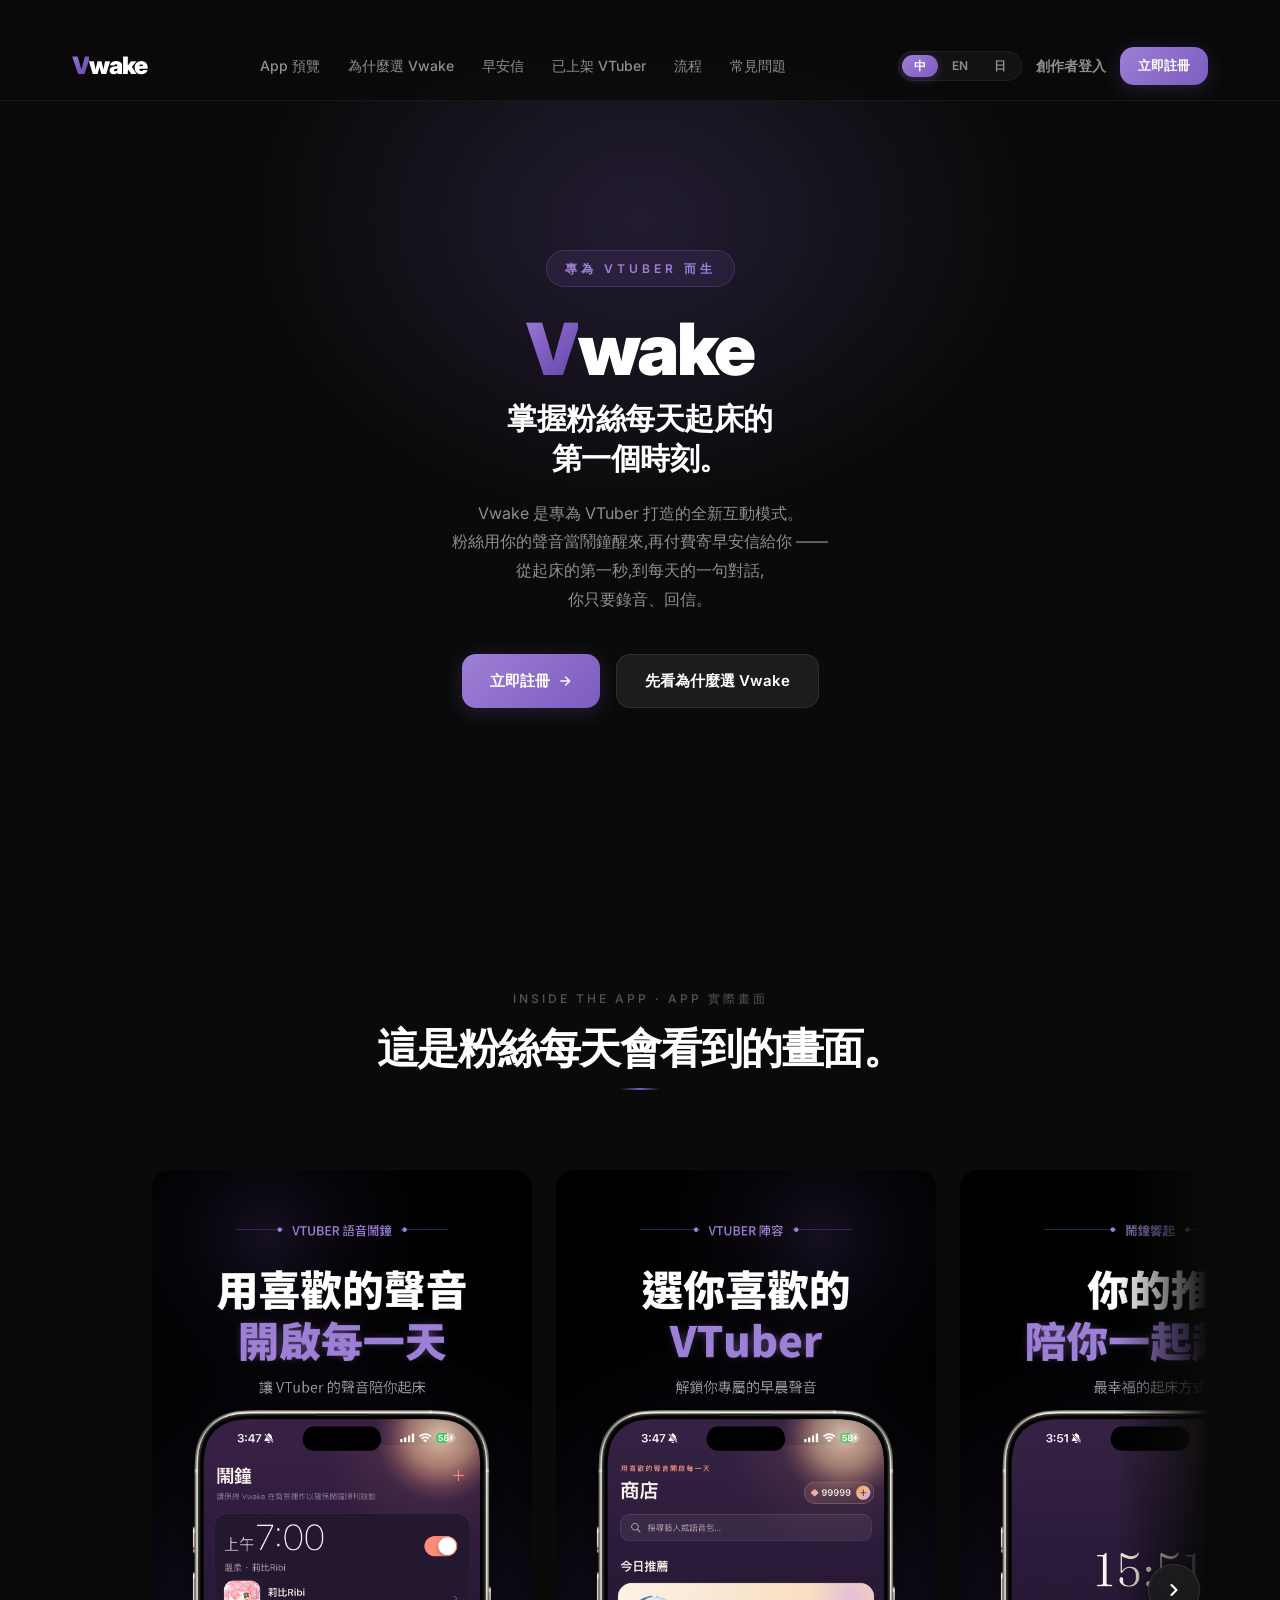
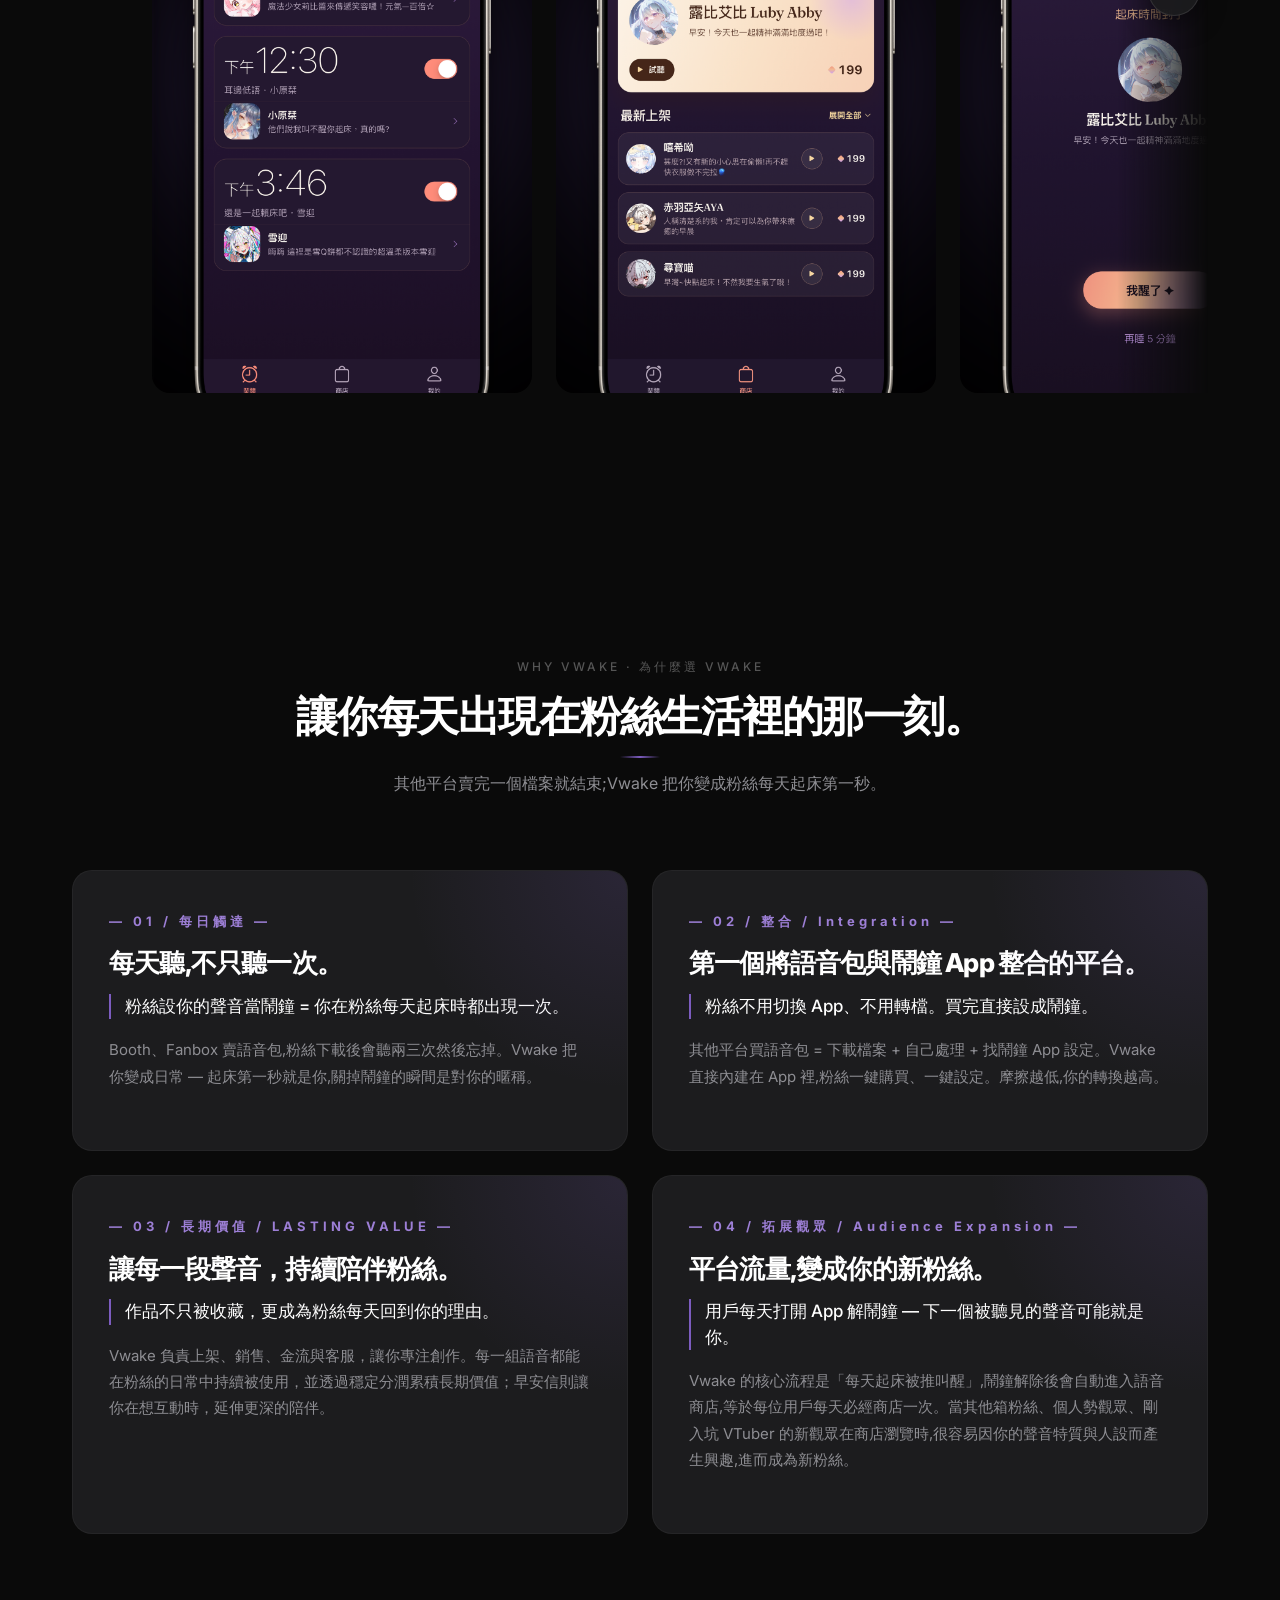
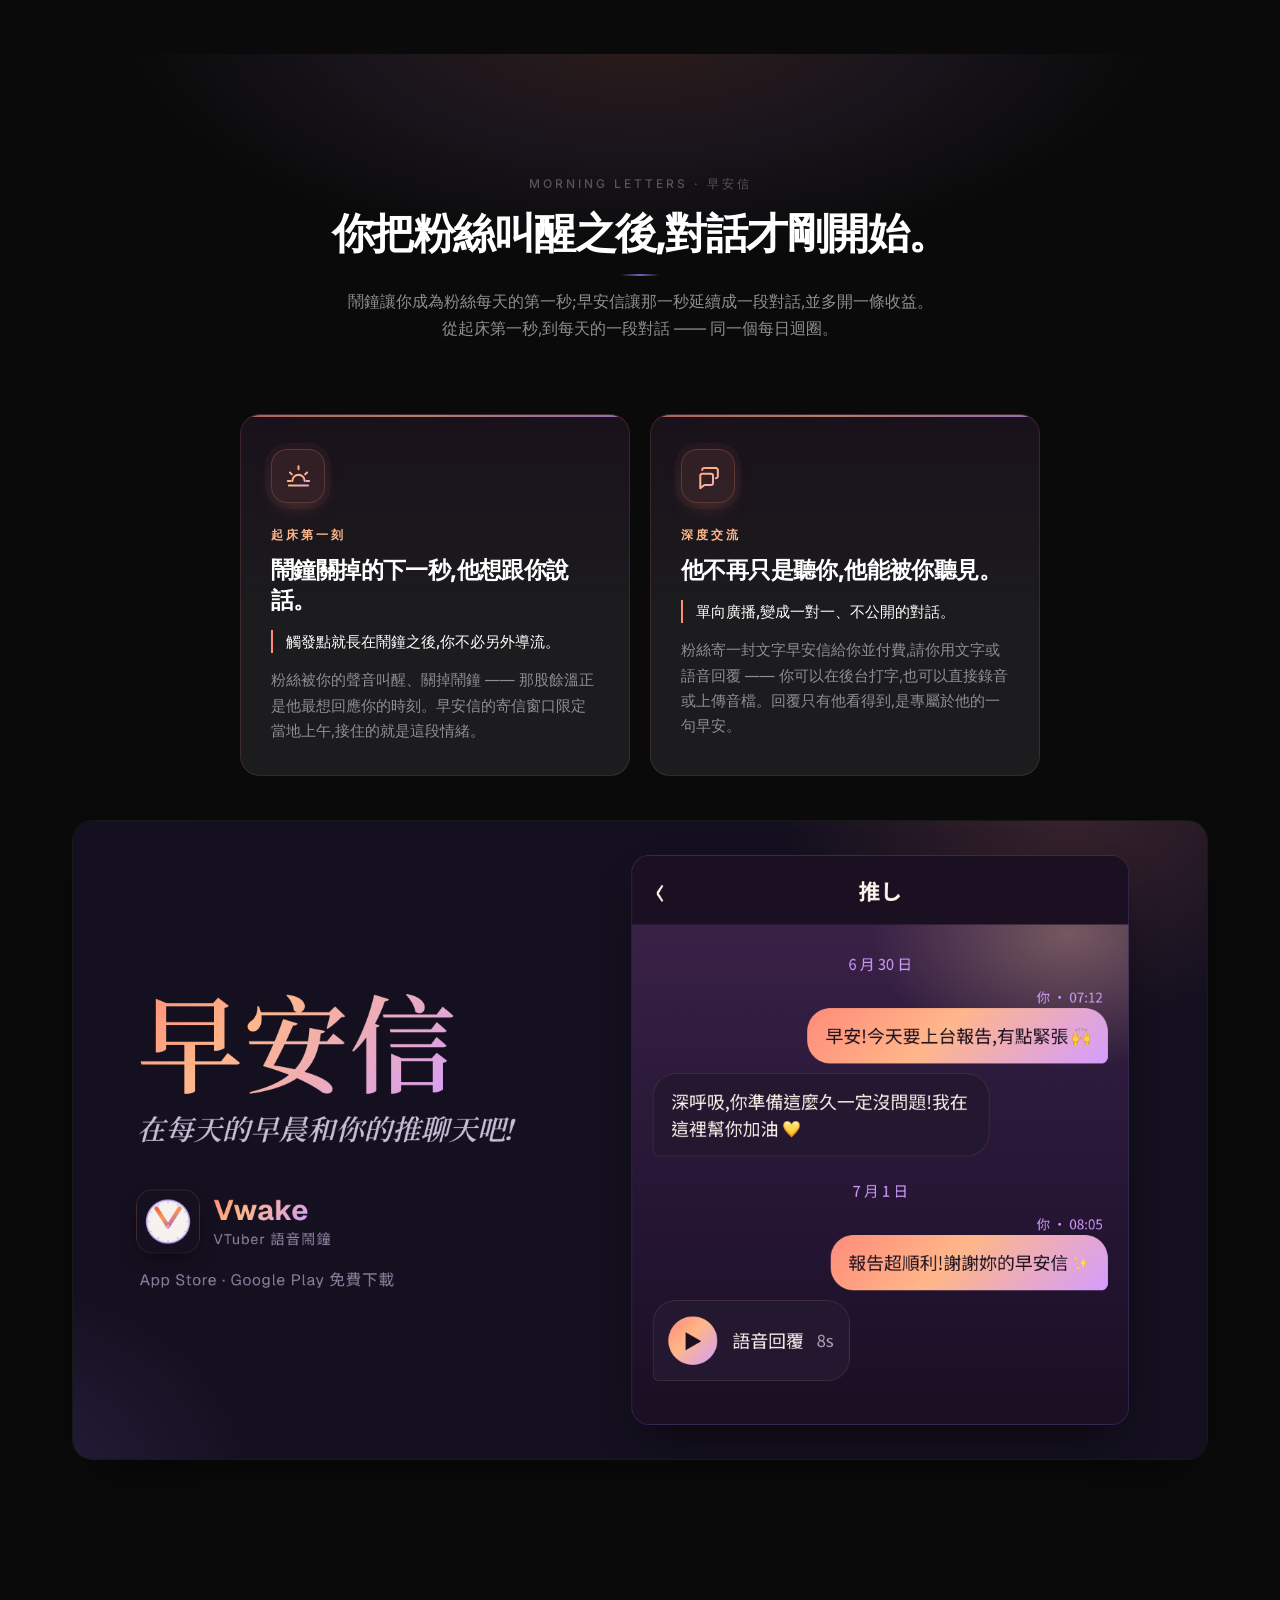
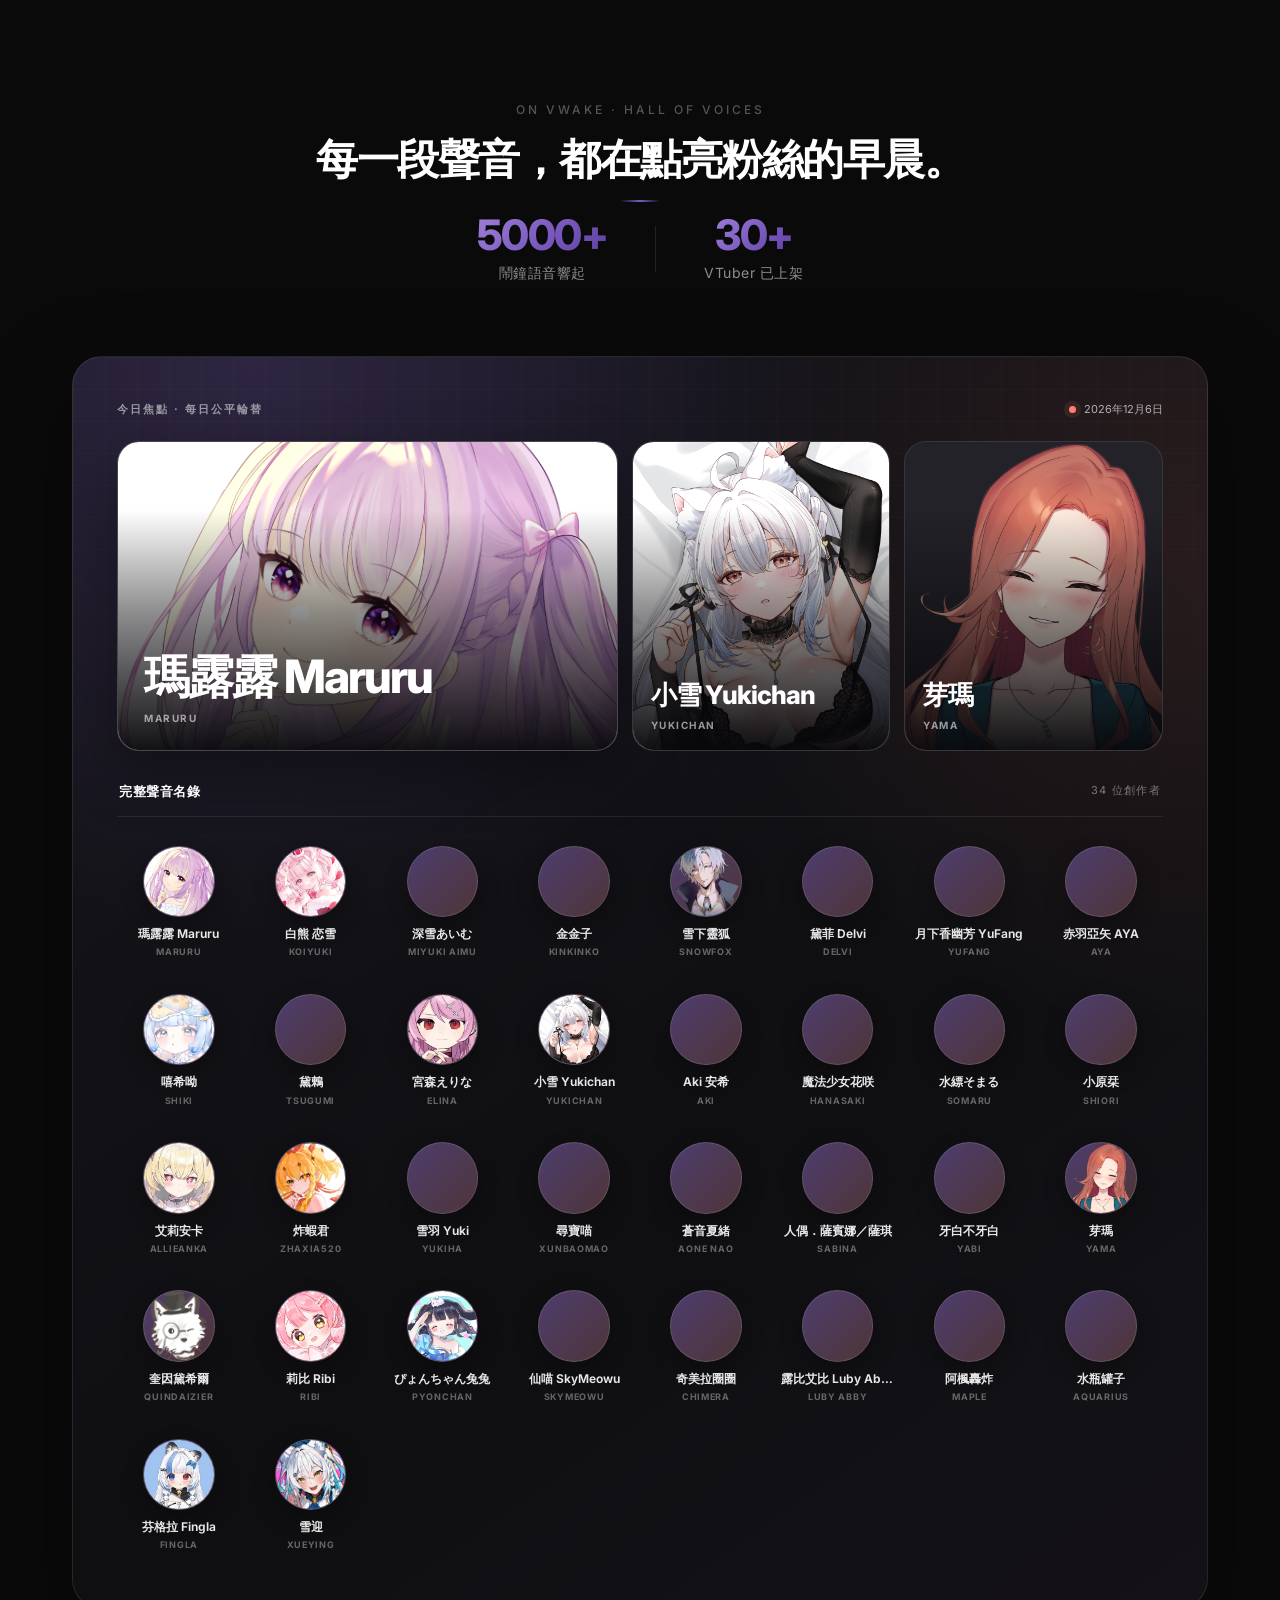
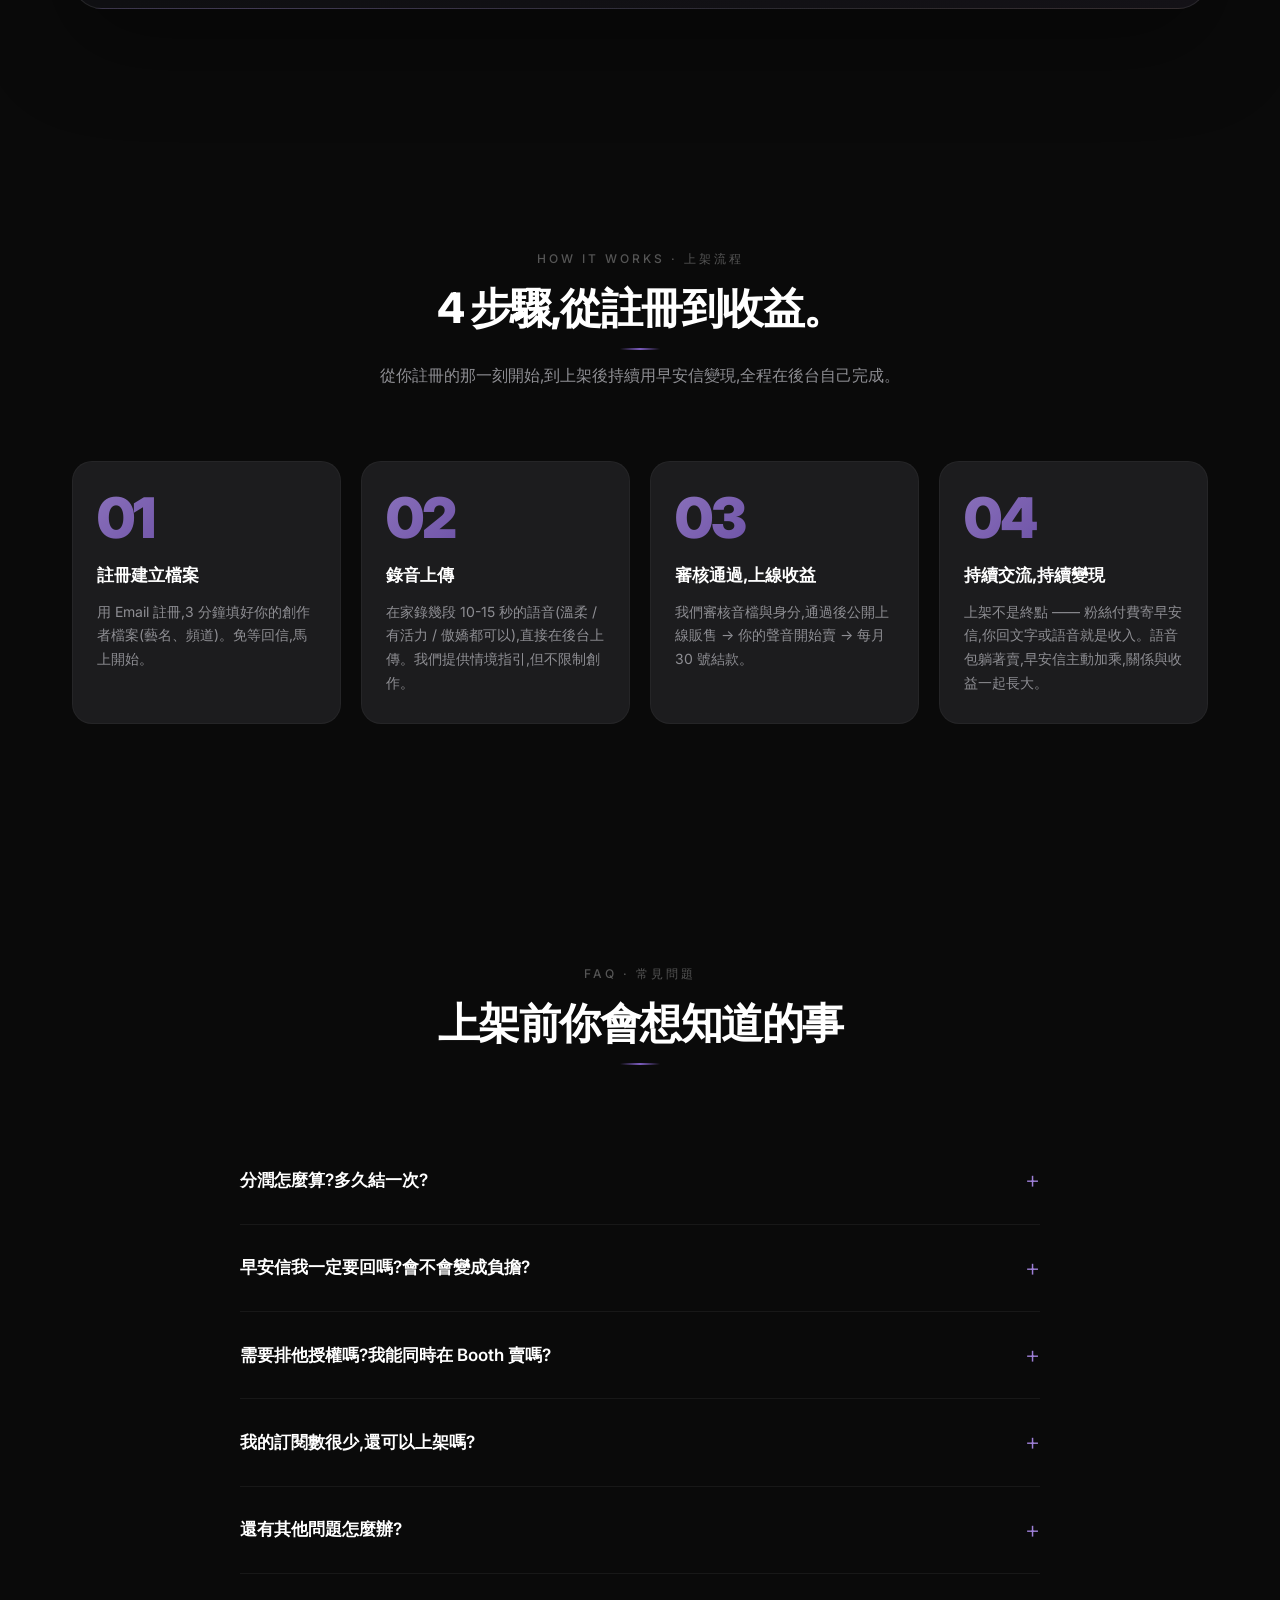
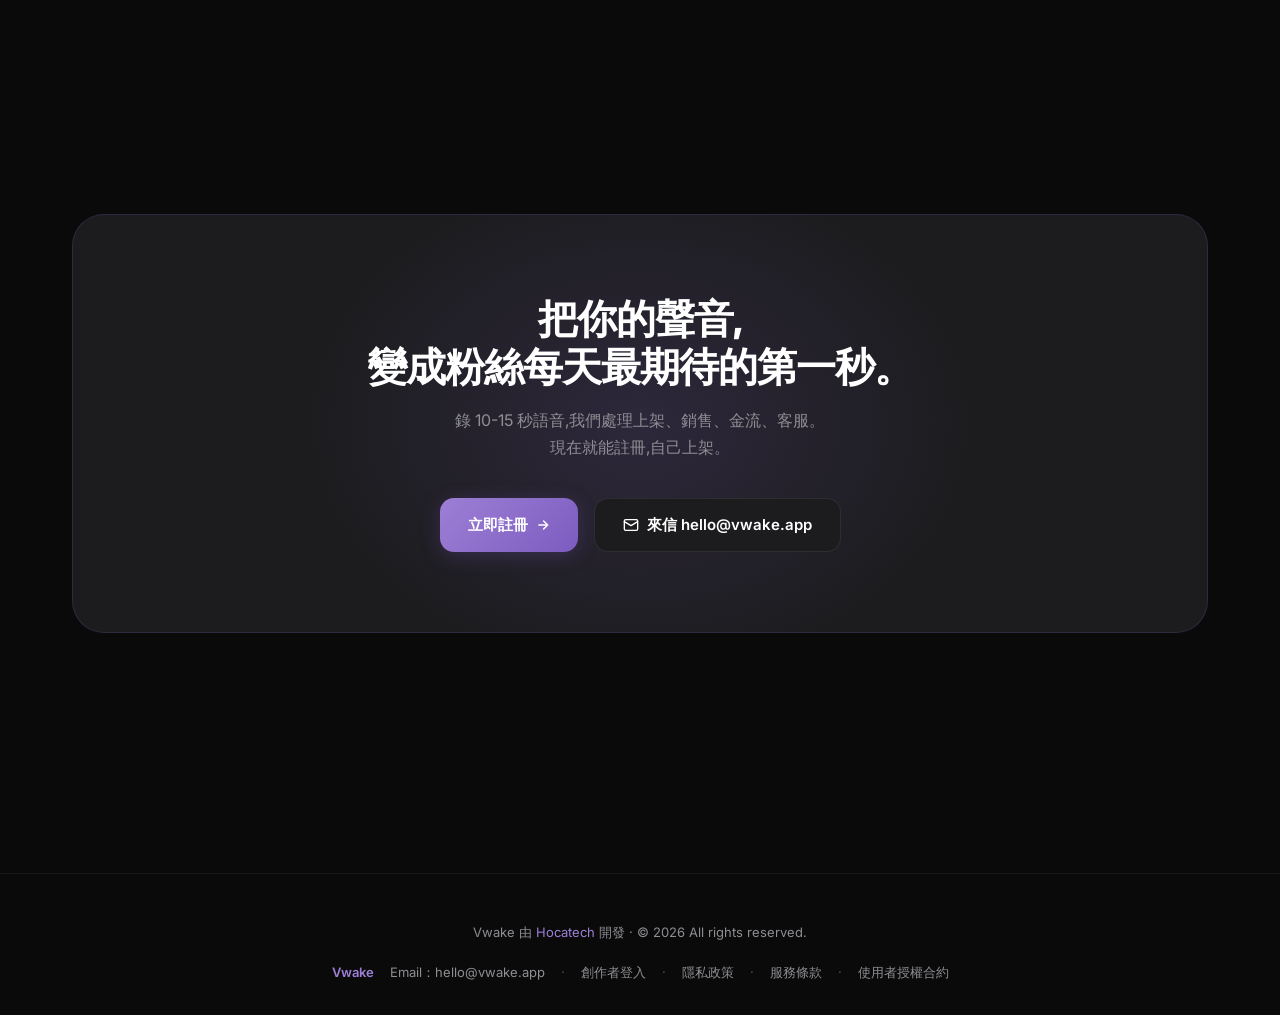
==== commit c997f782: "feat(site): add fair Hall of Voices roster" ====
--- a/index.html
+++ b/index.html
@@ -68,6 +68,7 @@
 <link rel="apple-touch-icon" sizes="180x180" href="/assets/icons/apple-touch-icon.png">
 <link rel="icon" type="image/png" sizes="192x192" href="/assets/icons/icon-192.png">
 <link rel="icon" type="image/png" sizes="512x512" href="/assets/icons/icon-512.png">
+<link rel="stylesheet" href="/assets/hall-of-voices.css">
 <style>
   :root {
     --bg: #0a0a0a;
@@ -388,64 +389,6 @@
   .rstat-label { font-size: 14px; color: var(--text-muted); letter-spacing: 0.5px; }
   .rstat-sep { width: 1px; height: 46px; background: rgba(255,255,255,0.1); }
   @media (max-width: 540px) { .roster-stats { gap: 30px; } .rstat-num { font-size: 34px; } }
-
-  /* ROSTER (marquee) */
-  .roster-marquee {
-    position: relative;
-    overflow: hidden;
-    mask-image: linear-gradient(90deg, transparent, #000 6%, #000 94%, transparent);
-    -webkit-mask-image: linear-gradient(90deg, transparent, #000 6%, #000 94%, transparent);
-  }
-  .roster-track {
-    display: flex;
-    gap: 14px;
-    width: max-content;
-    animation: roster-scroll 60s linear infinite;
-  }
-  .roster-track:hover { animation-play-state: paused; }
-  @keyframes roster-scroll {
-    from { transform: translateX(0); }
-    to   { transform: translateX(-50%); }
-  }
-  @media (prefers-reduced-motion: reduce) {
-    .roster-track { animation: none; }
-  }
-
-  .roster-card {
-    flex: 0 0 auto;
-    width: 132px;
-    background: var(--surface);
-    border-radius: 16px;
-    padding: 16px 12px 14px;
-    border: 1px solid rgba(255, 255, 255, 0.04);
-    text-align: center;
-  }
-  .roster-avatar {
-    width: 56px; height: 56px;
-    border-radius: 50%;
-    background: var(--gradient-soft);
-    margin: 0 auto 10px;
-    border: 2px solid rgba(124, 92, 191, 0.3);
-    overflow: hidden;
-  }
-  .roster-avatar img {
-    width: 100%; height: 100%;
-    object-fit: cover;
-    display: block;
-  }
-  .roster-name {
-    font-size: 13px; font-weight: 600;
-    white-space: nowrap;
-    overflow: hidden;
-    text-overflow: ellipsis;
-  }
-  .roster-meta {
-    font-size: 11px; color: var(--text-muted);
-    margin-top: 2px;
-    white-space: nowrap;
-    overflow: hidden;
-    text-overflow: ellipsis;
-  }
 
   /* APP PREVIEW STRIP */
   .preview-frame { position: relative; }
@@ -992,8 +935,8 @@
 <section class="section" id="roster">
   <div class="container">
     <div class="section-header">
-      <div class="section-label">On Vwake · 已上架 VTuber</div>
-      <h2 class="section-title">這些聲音,已經在叫醒粉絲了。</h2>
+      <div class="section-label">On Vwake · Hall of Voices</div>
+      <h2 class="section-title">每一段聲音，都在點亮粉絲的早晨。</h2>
       <div class="divider"></div>
       <div class="roster-stats">
         <div class="rstat"><span class="rstat-num">5000+</span><span class="rstat-label">鬧鐘語音響起</span></div>
@@ -1002,52 +945,195 @@
       </div>
     </div>
 
-    <div class="roster-marquee">
-      <div class="roster-track">
-        <div class="roster-card"><div class="roster-avatar"><img src="assets/creators/avatars/pyonchan.png" alt="ぴょんちゃん兔兔"></div><div class="roster-name">ぴょんちゃん兔兔</div><div class="roster-meta">Pyonchan</div></div>
-        <div class="roster-card"><div class="roster-avatar"><img src="assets/creators/avatars/fingla.png" alt="芬格拉 Fingla"></div><div class="roster-name">芬格拉 Fingla</div><div class="roster-meta">Fingla</div></div>
-        <div class="roster-card"><div class="roster-avatar"><img src="assets/creators/avatars/afeng.png" alt="阿楓轟炸"></div><div class="roster-name">阿楓轟炸</div><div class="roster-meta">Maple</div></div>
-        <div class="roster-card"><div class="roster-avatar"><img src="assets/creators/avatars/ohara-shiori.png" alt="小原栞"></div><div class="roster-name">小原栞</div><div class="roster-meta">Ohara Shiori</div></div>
-        <div class="roster-card"><div class="roster-avatar"><img src="assets/creators/avatars/skymeowu.png" alt="仙喵 SkyMeowu"></div><div class="roster-name">仙喵 SkyMeowu</div><div class="roster-meta">SkyMeowu</div></div>
-        <div class="roster-card"><div class="roster-avatar"><img src="assets/creators/avatars/chimera.png" alt="奇美拉圈圈"></div><div class="roster-name">奇美拉圈圈</div><div class="roster-meta">Chimera</div></div>
-        <div class="roster-card"><div class="roster-avatar"><img src="assets/creators/avatars/maruru.png" alt="瑪露露 Maruru"></div><div class="roster-name">瑪露露 Maruru</div><div class="roster-meta">Maruru</div></div>
-        <div class="roster-card"><div class="roster-avatar"><img src="assets/creators/avatars/shirakuma-koiyuki.png" alt="白熊恋雪"></div><div class="roster-name">白熊恋雪</div><div class="roster-meta">Shirokuma koiyuki</div></div>
-        <div class="roster-card"><div class="roster-avatar"><img src="assets/creators/avatars/ribi.png" alt="莉比 Ribi"></div><div class="roster-name">莉比 Ribi</div><div class="roster-meta">Ribi</div></div>
-        <div class="roster-card"><div class="roster-avatar"><img src="assets/creators/avatars/yukime.jpg" alt="雪迎"></div><div class="roster-name">雪迎</div><div class="roster-meta">Yukime</div></div>
-        <div class="roster-card"><div class="roster-avatar"><img src="assets/creators/avatars/aquarius.png" alt="水瓶罐子"></div><div class="roster-name">水瓶罐子</div><div class="roster-meta">Aquarius</div></div>
-        <div class="roster-card"><div class="roster-avatar"><img src="assets/creators/avatars/yukiha.png" alt="雪羽"></div><div class="roster-name">雪羽</div><div class="roster-meta">Yukiha</div></div>
-        <div class="roster-card"><div class="roster-avatar"><img src="assets/creators/avatars/eliannka.png" alt="艾莉安卡"></div><div class="roster-name">艾莉安卡</div><div class="roster-meta">Eliannka</div></div>
-        <div class="roster-card"><div class="roster-avatar"><img src="assets/creators/avatars/miyuki-aimu.jpg" alt="深雪あいむ"></div><div class="roster-name">深雪あいむ</div><div class="roster-meta">Miyuki Aimu</div></div>
-        <div class="roster-card"><div class="roster-avatar"><img src="assets/creators/avatars/abby-ruby.png" alt="艾比露比"></div><div class="roster-name">艾比露比</div><div class="roster-meta">Abby Ruby</div></div>
-        <div class="roster-card"><div class="roster-avatar"><img src="assets/creators/avatars/aone-natsuo.png" alt="蒼音夏緒"></div><div class="roster-name">蒼音夏緒</div><div class="roster-meta">Aone Natsuo</div></div>
-        <div class="roster-card"><div class="roster-avatar"><img src="assets/creators/avatars/kinkinko.jpg" alt="金金子"></div><div class="roster-name">金金子</div><div class="roster-meta">Kinkinko</div></div>
-        <div class="roster-card"><div class="roster-avatar"><img src="assets/creators/avatars/yukishita-reiko.png" alt="雪下靈狐"></div><div class="roster-name">雪下靈狐</div><div class="roster-meta">Yukishita Reiko</div></div>
-
-        <div class="roster-card" aria-hidden="true"><div class="roster-avatar"><img src="assets/creators/avatars/pyonchan.png" alt=""></div><div class="roster-name">ぴょんちゃん兔兔</div><div class="roster-meta">Pyonchan</div></div>
-        <div class="roster-card" aria-hidden="true"><div class="roster-avatar"><img src="assets/creators/avatars/fingla.png" alt=""></div><div class="roster-name">芬格拉 Fingla</div><div class="roster-meta">Fingla</div></div>
-        <div class="roster-card" aria-hidden="true"><div class="roster-avatar"><img src="assets/creators/avatars/afeng.png" alt=""></div><div class="roster-name">阿楓轟炸</div><div class="roster-meta">Maple</div></div>
-        <div class="roster-card" aria-hidden="true"><div class="roster-avatar"><img src="assets/creators/avatars/ohara-shiori.png" alt=""></div><div class="roster-name">小原栞</div><div class="roster-meta">Ohara Shiori</div></div>
-        <div class="roster-card" aria-hidden="true"><div class="roster-avatar"><img src="assets/creators/avatars/skymeowu.png" alt=""></div><div class="roster-name">仙喵 SkyMeowu</div><div class="roster-meta">SkyMeowu</div></div>
-        <div class="roster-card" aria-hidden="true"><div class="roster-avatar"><img src="assets/creators/avatars/chimera.png" alt=""></div><div class="roster-name">奇美拉圈圈</div><div class="roster-meta">Chimera</div></div>
-        <div class="roster-card" aria-hidden="true"><div class="roster-avatar"><img src="assets/creators/avatars/maruru.png" alt=""></div><div class="roster-name">瑪露露 Maruru</div><div class="roster-meta">Maruru</div></div>
-        <div class="roster-card" aria-hidden="true"><div class="roster-avatar"><img src="assets/creators/avatars/shirakuma-koiyuki.png" alt=""></div><div class="roster-name">白熊恋雪</div><div class="roster-meta">Shirokuma koiyuki</div></div>
-        <div class="roster-card" aria-hidden="true"><div class="roster-avatar"><img src="assets/creators/avatars/ribi.png" alt=""></div><div class="roster-name">莉比 Ribi</div><div class="roster-meta">Ribi</div></div>
-        <div class="roster-card" aria-hidden="true"><div class="roster-avatar"><img src="assets/creators/avatars/yukime.jpg" alt=""></div><div class="roster-name">雪迎</div><div class="roster-meta">Yukime</div></div>
-        <div class="roster-card" aria-hidden="true"><div class="roster-avatar"><img src="assets/creators/avatars/aquarius.png" alt=""></div><div class="roster-name">水瓶罐子</div><div class="roster-meta">Aquarius</div></div>
-        <div class="roster-card" aria-hidden="true"><div class="roster-avatar"><img src="assets/creators/avatars/yukiha.png" alt=""></div><div class="roster-name">雪羽</div><div class="roster-meta">Yukiha</div></div>
-        <div class="roster-card" aria-hidden="true"><div class="roster-avatar"><img src="assets/creators/avatars/eliannka.png" alt=""></div><div class="roster-name">艾莉安卡</div><div class="roster-meta">Eliannka</div></div>
-        <div class="roster-card" aria-hidden="true"><div class="roster-avatar"><img src="assets/creators/avatars/miyuki-aimu.jpg" alt=""></div><div class="roster-name">深雪あいむ</div><div class="roster-meta">Miyuki Aimu</div></div>
-        <div class="roster-card" aria-hidden="true"><div class="roster-avatar"><img src="assets/creators/avatars/abby-ruby.png" alt=""></div><div class="roster-name">艾比露比</div><div class="roster-meta">Abby Ruby</div></div>
-        <div class="roster-card" aria-hidden="true"><div class="roster-avatar"><img src="assets/creators/avatars/aone-natsuo.png" alt=""></div><div class="roster-name">蒼音夏緒</div><div class="roster-meta">Aone Natsuo</div></div>
-        <div class="roster-card" aria-hidden="true"><div class="roster-avatar"><img src="assets/creators/avatars/kinkinko.jpg" alt=""></div><div class="roster-name">金金子</div><div class="roster-meta">Kinkinko</div></div>
-        <div class="roster-card" aria-hidden="true"><div class="roster-avatar"><img src="assets/creators/avatars/yukishita-reiko.png" alt=""></div><div class="roster-name">雪下靈狐</div><div class="roster-meta">Yukishita Reiko</div></div>
-      </div>
-    </div>
-
+    <div class="hall-of-voices" data-hall-of-voices data-spotlight-offsets="0,11,23" lang="zh-TW">
+      <div class="hall-topline">
+        <div class="hall-kicker">今日焦點 · 每日公平輪替</div>
+        <div class="hall-rotation"><span data-rotation-date></span></div>
+      </div>
+      <div class="hall-stage" data-hall-stage hidden>
+        <article class="hall-spotlight" data-spotlight-slot="0"></article>
+        <article class="hall-spotlight" data-spotlight-slot="1"></article>
+        <article class="hall-spotlight" data-spotlight-slot="2"></article>
+      </div>
+      <div class="hall-roster-head">
+        <div class="hall-roster-title">完整聲音名錄</div>
+        <div class="hall-roster-count">34 位創作者</div>
+      </div>
+      <div class="hall-roster" data-hall-roster>
+        <article class="hall-card" data-creator-id="shiori">
+          <div class="hall-card-avatar"><img src="/assets/creators/avatars/shiori.png" alt="小原栞" width="96" height="96" loading="lazy" decoding="async"></div>
+          <div class="hall-card-name">小原栞</div>
+          <div class="hall-card-meta">SHIORI</div>
+        </article>
+        <article class="hall-card" data-creator-id="allieanka">
+          <div class="hall-card-avatar"><img src="/assets/creators/avatars/allieanka.png" alt="艾莉安卡" width="96" height="96" loading="lazy" decoding="async"></div>
+          <div class="hall-card-name">艾莉安卡</div>
+          <div class="hall-card-meta">ALLIEANKA</div>
+        </article>
+        <article class="hall-card" data-creator-id="zhaxia520">
+          <div class="hall-card-avatar"><img src="/assets/creators/avatars/zhaxia520.png" alt="炸蝦君" width="96" height="96" loading="lazy" decoding="async"></div>
+          <div class="hall-card-name">炸蝦君</div>
+          <div class="hall-card-meta">ZHAXIA520</div>
+        </article>
+        <article class="hall-card" data-creator-id="yukiha">
+          <div class="hall-card-avatar"><img src="/assets/creators/avatars/yukiha.png" alt="雪羽 Yuki" width="96" height="96" loading="lazy" decoding="async"></div>
+          <div class="hall-card-name">雪羽 Yuki</div>
+          <div class="hall-card-meta">YUKIHA</div>
+        </article>
+        <article class="hall-card" data-creator-id="xunbaomao">
+          <div class="hall-card-avatar"><img src="/assets/creators/avatars/xunbaomao.png" alt="尋寶喵" width="96" height="96" loading="lazy" decoding="async"></div>
+          <div class="hall-card-name">尋寶喵</div>
+          <div class="hall-card-meta">XUNBAOMAO</div>
+        </article>
+        <article class="hall-card" data-creator-id="aone_nao">
+          <div class="hall-card-avatar"><img src="/assets/creators/avatars/aone_nao.png" alt="蒼音夏緒" width="96" height="96" loading="lazy" decoding="async"></div>
+          <div class="hall-card-name">蒼音夏緒</div>
+          <div class="hall-card-meta">AONE NAO</div>
+        </article>
+        <article class="hall-card" data-creator-id="sabina">
+          <div class="hall-card-avatar"><img src="/assets/creators/avatars/sabina.png" alt="人偶．薩賓娜／薩琪" width="96" height="96" loading="lazy" decoding="async"></div>
+          <div class="hall-card-name">人偶．薩賓娜／薩琪</div>
+          <div class="hall-card-meta">SABINA</div>
+        </article>
+        <article class="hall-card" data-creator-id="yabi">
+          <div class="hall-card-avatar"><img src="/assets/creators/avatars/yabi.png" alt="牙白不牙白" width="96" height="96" loading="lazy" decoding="async"></div>
+          <div class="hall-card-name">牙白不牙白</div>
+          <div class="hall-card-meta">YABI</div>
+        </article>
+        <article class="hall-card" data-creator-id="ucrhlzl1kx0bzsiehkrfakrg">
+          <div class="hall-card-avatar"><img src="/assets/creators/avatars/ucrhlzl1kx0bzsiehkrfakrg.png" alt="芽瑪" width="96" height="96" loading="lazy" decoding="async"></div>
+          <div class="hall-card-name">芽瑪</div>
+          <div class="hall-card-meta">YAMA</div>
+        </article>
+        <article class="hall-card" data-creator-id="quindaizier">
+          <div class="hall-card-avatar"><img src="/assets/creators/avatars/quindaizier.png" alt="奎因黛希爾" width="96" height="96" loading="lazy" decoding="async"></div>
+          <div class="hall-card-name">奎因黛希爾</div>
+          <div class="hall-card-meta">QUINDAIZIER</div>
+        </article>
+        <article class="hall-card" data-creator-id="ribi">
+          <div class="hall-card-avatar"><img src="/assets/creators/avatars/ribi.png" alt="莉比 Ribi" width="96" height="96" loading="lazy" decoding="async"></div>
+          <div class="hall-card-name">莉比 Ribi</div>
+          <div class="hall-card-meta">RIBI</div>
+        </article>
+        <article class="hall-card" data-creator-id="pyonchan">
+          <div class="hall-card-avatar"><img src="/assets/creators/avatars/pyonchan.png" alt="ぴょんちゃん兔兔" width="96" height="96" loading="lazy" decoding="async"></div>
+          <div class="hall-card-name">ぴょんちゃん兔兔</div>
+          <div class="hall-card-meta">PYONCHAN</div>
+        </article>
+        <article class="hall-card" data-creator-id="skymeowu">
+          <div class="hall-card-avatar"><img src="/assets/creators/avatars/skymeowu.png" alt="仙喵 SkyMeowu" width="96" height="96" loading="lazy" decoding="async"></div>
+          <div class="hall-card-name">仙喵 SkyMeowu</div>
+          <div class="hall-card-meta">SKYMEOWU</div>
+        </article>
+        <article class="hall-card" data-creator-id="chimera">
+          <div class="hall-card-avatar"><img src="/assets/creators/avatars/chimera.png" alt="奇美拉圈圈" width="96" height="96" loading="lazy" decoding="async"></div>
+          <div class="hall-card-name">奇美拉圈圈</div>
+          <div class="hall-card-meta">CHIMERA</div>
+        </article>
+        <article class="hall-card" data-creator-id="luby_abby">
+          <div class="hall-card-avatar"><img src="/assets/creators/avatars/luby_abby.png" alt="露比艾比 Luby Abby" width="96" height="96" loading="lazy" decoding="async"></div>
+          <div class="hall-card-name">露比艾比 Luby Abby</div>
+          <div class="hall-card-meta">LUBY ABBY</div>
+        </article>
+        <article class="hall-card" data-creator-id="maple">
+          <div class="hall-card-avatar"><img src="/assets/creators/avatars/maple.png" alt="阿楓轟炸" width="96" height="96" loading="lazy" decoding="async"></div>
+          <div class="hall-card-name">阿楓轟炸</div>
+          <div class="hall-card-meta">MAPLE</div>
+        </article>
+        <article class="hall-card" data-creator-id="aquariusgirl">
+          <div class="hall-card-avatar"><img src="/assets/creators/avatars/aquariusgirl.png" alt="水瓶罐子" width="96" height="96" loading="lazy" decoding="async"></div>
+          <div class="hall-card-name">水瓶罐子</div>
+          <div class="hall-card-meta">AQUARIUS</div>
+        </article>
+        <article class="hall-card" data-creator-id="fingla">
+          <div class="hall-card-avatar"><img src="/assets/creators/avatars/fingla.png" alt="芬格拉 Fingla" width="96" height="96" loading="lazy" decoding="async"></div>
+          <div class="hall-card-name">芬格拉 Fingla</div>
+          <div class="hall-card-meta">FINGLA</div>
+        </article>
+        <article class="hall-card" data-creator-id="xueying">
+          <div class="hall-card-avatar"><img src="/assets/creators/avatars/xueying.jpg" alt="雪迎" width="96" height="96" loading="lazy" decoding="async"></div>
+          <div class="hall-card-name">雪迎</div>
+          <div class="hall-card-meta">XUEYING</div>
+        </article>
+        <article class="hall-card" data-creator-id="maruru">
+          <div class="hall-card-avatar"><img src="/assets/creators/avatars/maruru.png" alt="瑪露露 Maruru" width="96" height="96" loading="lazy" decoding="async"></div>
+          <div class="hall-card-name">瑪露露 Maruru</div>
+          <div class="hall-card-meta">MARURU</div>
+        </article>
+        <article class="hall-card" data-creator-id="koiyuki">
+          <div class="hall-card-avatar"><img src="/assets/creators/avatars/koiyuki.png" alt="白熊 恋雪" width="96" height="96" loading="lazy" decoding="async"></div>
+          <div class="hall-card-name">白熊 恋雪</div>
+          <div class="hall-card-meta">KOIYUKI</div>
+        </article>
+        <article class="hall-card" data-creator-id="miyuki_aimu">
+          <div class="hall-card-avatar"><img src="/assets/creators/avatars/miyuki_aimu.jpg" alt="深雪あいむ" width="96" height="96" loading="lazy" decoding="async"></div>
+          <div class="hall-card-name">深雪あいむ</div>
+          <div class="hall-card-meta">MIYUKI AIMU</div>
+        </article>
+        <article class="hall-card" data-creator-id="kinkinko">
+          <div class="hall-card-avatar"><img src="/assets/creators/avatars/kinkinko.jpg" alt="金金子" width="96" height="96" loading="lazy" decoding="async"></div>
+          <div class="hall-card-name">金金子</div>
+          <div class="hall-card-meta">KINKINKO</div>
+        </article>
+        <article class="hall-card" data-creator-id="snowfox">
+          <div class="hall-card-avatar"><img src="/assets/creators/avatars/snowfox.png" alt="雪下靈狐" width="96" height="96" loading="lazy" decoding="async"></div>
+          <div class="hall-card-name">雪下靈狐</div>
+          <div class="hall-card-meta">SNOWFOX</div>
+        </article>
+        <article class="hall-card" data-creator-id="delvi">
+          <div class="hall-card-avatar"><img src="/assets/creators/avatars/delvi.png" alt="黛菲 Delvi" width="96" height="96" loading="lazy" decoding="async"></div>
+          <div class="hall-card-name">黛菲 Delvi</div>
+          <div class="hall-card-meta">DELVI</div>
+        </article>
+        <article class="hall-card" data-creator-id="yufang">
+          <div class="hall-card-avatar"><img src="/assets/creators/avatars/yufang.png" alt="月下香幽芳 YuFang" width="96" height="96" loading="lazy" decoding="async"></div>
+          <div class="hall-card-name">月下香幽芳 YuFang</div>
+          <div class="hall-card-meta">YUFANG</div>
+        </article>
+        <article class="hall-card" data-creator-id="aya">
+          <div class="hall-card-avatar"><img src="/assets/creators/avatars/aya.png" alt="赤羽亞矢 AYA" width="96" height="96" loading="lazy" decoding="async"></div>
+          <div class="hall-card-name">赤羽亞矢 AYA</div>
+          <div class="hall-card-meta">AYA</div>
+        </article>
+        <article class="hall-card" data-creator-id="shiki">
+          <div class="hall-card-avatar"><img src="/assets/creators/avatars/shiki.png" alt="嘻希呦" width="96" height="96" loading="lazy" decoding="async"></div>
+          <div class="hall-card-name">嘻希呦</div>
+          <div class="hall-card-meta">SHIKI</div>
+        </article>
+        <article class="hall-card" data-creator-id="tsugumi">
+          <div class="hall-card-avatar"><img src="/assets/creators/avatars/tsugumi.png" alt="黛鶇" width="96" height="96" loading="lazy" decoding="async"></div>
+          <div class="hall-card-name">黛鶇</div>
+          <div class="hall-card-meta">TSUGUMI</div>
+        </article>
+        <article class="hall-card" data-creator-id="elina">
+          <div class="hall-card-avatar"><img src="/assets/creators/avatars/elina.png" alt="宮森えりな" width="96" height="96" loading="lazy" decoding="async"></div>
+          <div class="hall-card-name">宮森えりな</div>
+          <div class="hall-card-meta">ELINA</div>
+        </article>
+        <article class="hall-card" data-creator-id="yukichan">
+          <div class="hall-card-avatar"><img src="/assets/creators/avatars/yukichan.jpg" alt="小雪 Yukichan" width="96" height="96" loading="lazy" decoding="async"></div>
+          <div class="hall-card-name">小雪 Yukichan</div>
+          <div class="hall-card-meta">YUKICHAN</div>
+        </article>
+        <article class="hall-card" data-creator-id="aki">
+          <div class="hall-card-avatar"><img src="/assets/creators/avatars/aki.png" alt="Aki 安希" width="96" height="96" loading="lazy" decoding="async"></div>
+          <div class="hall-card-name">Aki 安希</div>
+          <div class="hall-card-meta">AKI</div>
+        </article>
+        <article class="hall-card" data-creator-id="hanasaki">
+          <div class="hall-card-avatar"><img src="/assets/creators/avatars/hanasaki.png" alt="魔法少女花咲" width="96" height="96" loading="lazy" decoding="async"></div>
+          <div class="hall-card-name">魔法少女花咲</div>
+          <div class="hall-card-meta">HANASAKI</div>
+        </article>
+        <article class="hall-card" data-creator-id="somaru">
+          <div class="hall-card-avatar"><img src="/assets/creators/avatars/somaru.png" alt="水縹そまる" width="96" height="96" loading="lazy" decoding="async"></div>
+          <div class="hall-card-name">水縹そまる</div>
+          <div class="hall-card-meta">SOMARU</div>
+        </article>
+      </div>
+    </div>
   </div>
 </section>
-
-<!-- ============ HOW IT WORKS ============ -->
 <section class="section" id="how">
   <div class="container">
     <div class="section-header">
@@ -1213,5 +1299,6 @@
   update();
 })();
 </script>
+<script type="module" src="/assets/hall-of-voices.mjs"></script>
 </body>
 </html>
--- a/assets/hall-of-voices.css
+++ b/assets/hall-of-voices.css
@@ -0,0 +1,191 @@
+.hall-of-voices {
+  --hall-coral: #ff806c;
+  position: relative;
+  overflow: hidden;
+  padding: clamp(22px, 4vw, 44px);
+  border: 1px solid rgba(255, 255, 255, 0.09);
+  border-radius: 30px;
+  background:
+    radial-gradient(circle at 16% 0%, rgba(124, 92, 191, 0.24), transparent 37%),
+    radial-gradient(circle at 100% 15%, rgba(255, 128, 108, 0.1), transparent 32%),
+    linear-gradient(145deg, #16151b 0%, #0f0f12 62%, #141217 100%);
+  box-shadow: 0 34px 90px rgba(0, 0, 0, 0.38);
+}
+
+.hall-of-voices::before {
+  content: '';
+  position: absolute;
+  inset: 0;
+  pointer-events: none;
+  background-image: linear-gradient(rgba(255,255,255,.018) 1px, transparent 1px), linear-gradient(90deg, rgba(255,255,255,.018) 1px, transparent 1px);
+  background-size: 32px 32px;
+  mask-image: linear-gradient(to bottom, #000, transparent 55%);
+}
+
+.hall-topline,
+.hall-roster-head {
+  position: relative;
+  z-index: 1;
+  display: flex;
+  align-items: center;
+  justify-content: space-between;
+  gap: 18px;
+}
+
+.hall-kicker {
+  color: rgba(255, 255, 255, 0.54);
+  font-size: 11px;
+  font-weight: 700;
+  letter-spacing: 0.18em;
+  text-transform: uppercase;
+}
+
+.hall-rotation {
+  display: inline-flex;
+  align-items: center;
+  gap: 8px;
+  color: rgba(255, 255, 255, 0.65);
+  font-size: 11px;
+}
+
+.hall-rotation::before {
+  content: '';
+  width: 7px;
+  height: 7px;
+  border-radius: 50%;
+  background: var(--hall-coral);
+  box-shadow: 0 0 0 5px rgba(255, 128, 108, 0.1);
+}
+
+.hall-stage {
+  position: relative;
+  z-index: 1;
+  display: grid;
+  grid-template-columns: 1.55fr 0.8fr 0.8fr;
+  gap: 14px;
+  margin: 22px 0 30px;
+}
+
+[data-hall-stage][hidden] { display: none; }
+
+.hall-spotlight {
+  position: relative;
+  min-width: 0;
+  min-height: 260px;
+  overflow: hidden;
+  border: 1px solid rgba(255,255,255,.09);
+  border-radius: 22px;
+  background: #242229;
+  isolation: isolate;
+}
+
+.hall-spotlight:first-child {
+  min-height: 310px;
+  border-color: rgba(255, 255, 255, 0.17);
+  box-shadow: 0 22px 55px rgba(0, 0, 0, 0.36);
+}
+
+.hall-spotlight-portrait,
+.hall-spotlight-portrait img {
+  position: absolute;
+  inset: 0;
+  width: 100%;
+  height: 100%;
+  margin: 0;
+}
+
+.hall-spotlight-portrait img {
+  object-fit: cover;
+  object-position: center 28%;
+  filter: saturate(.92) contrast(1.03);
+}
+
+.hall-spotlight::after {
+  content: '';
+  position: absolute;
+  z-index: 1;
+  inset: 0;
+  background: linear-gradient(to top, rgba(8, 8, 11, .96) 0%, rgba(8, 8, 11, .46) 45%, transparent 78%);
+}
+
+.hall-spotlight-copy {
+  position: absolute;
+  z-index: 2;
+  left: 18px;
+  right: 18px;
+  bottom: 17px;
+}
+
+.hall-spotlight:first-child .hall-spotlight-copy { left: 26px; bottom: 24px; }
+.hall-spotlight-name { font-size: clamp(18px, 2vw, 27px); font-weight: 800; letter-spacing: -0.04em; line-height: 1.12; }
+.hall-spotlight:first-child .hall-spotlight-name { font-size: clamp(28px, 4vw, 46px); }
+.hall-spotlight-meta { margin-top: 7px; color: rgba(255,255,255,.58); font-size: 10px; font-weight: 700; letter-spacing: .15em; text-transform: uppercase; }
+
+.hall-roster-head { padding: 0 2px 14px; border-bottom: 1px solid rgba(255,255,255,.08); }
+.hall-roster-title { font-size: 13px; font-weight: 700; letter-spacing: .04em; }
+.hall-roster-count { color: rgba(255,255,255,.42); font-size: 11px; letter-spacing: .12em; }
+
+.hall-roster {
+  position: relative;
+  z-index: 1;
+  display: grid;
+  grid-template-columns: repeat(8, minmax(0, 1fr));
+  gap: 12px 8px;
+  padding-top: 18px;
+}
+
+.hall-card {
+  min-width: 0;
+  padding: 10px 4px;
+  border: 1px solid transparent;
+  border-radius: 16px;
+  text-align: center;
+  transition: transform .2s ease, background .2s ease, border-color .2s ease;
+}
+
+.hall-card:hover {
+  transform: translateY(-3px);
+  border-color: rgba(255,255,255,.09);
+  background: rgba(255,255,255,.035);
+}
+
+.hall-card-avatar {
+  width: clamp(56px, 5.6vw, 76px);
+  aspect-ratio: 1;
+  margin: 0 auto 9px;
+  overflow: hidden;
+  border: 1px solid rgba(255,255,255,.13);
+  border-radius: 50%;
+  background: linear-gradient(135deg, rgba(124,92,191,.45), rgba(255,128,108,.18)), #27242c;
+  box-shadow: 0 9px 22px rgba(0,0,0,.28);
+}
+
+.hall-card-avatar img { display: block; width: 100%; height: 100%; object-fit: cover; }
+.hall-card-name { overflow: hidden; color: rgba(255,255,255,.9); font-size: 12px; font-weight: 650; line-height: 1.35; text-overflow: ellipsis; white-space: nowrap; }
+.hall-card-meta { overflow: hidden; margin-top: 3px; color: rgba(255,255,255,.36); font-size: 9px; font-weight: 700; letter-spacing: .08em; text-overflow: ellipsis; text-transform: uppercase; white-space: nowrap; }
+
+@media (max-width: 900px) {
+  .hall-roster { grid-template-columns: repeat(5, minmax(0, 1fr)); }
+  .hall-stage { grid-template-columns: 1.3fr 1fr; }
+  .hall-spotlight:first-child { grid-row: span 2; }
+  .hall-spotlight:not(:first-child) { min-height: 148px; }
+}
+
+@media (max-width: 620px) {
+  .hall-of-voices { margin-inline: -4px; padding: 20px 14px 22px; border-radius: 24px; }
+  .hall-topline { align-items: flex-start; flex-direction: column; gap: 10px; }
+  .hall-stage { grid-template-columns: 1fr 1fr; gap: 9px; margin-block: 18px 25px; }
+  .hall-spotlight:first-child { grid-column: 1 / -1; grid-row: auto; min-height: 270px; }
+  .hall-spotlight:not(:first-child) { min-height: 165px; }
+  .hall-spotlight-copy { left: 12px; right: 12px; bottom: 12px; }
+  .hall-spotlight:first-child .hall-spotlight-copy { left: 20px; bottom: 19px; }
+  .hall-spotlight-name { font-size: 17px; }
+  .hall-roster { grid-template-columns: repeat(2, minmax(0, 1fr)); gap: 5px; }
+  .hall-card { display: grid; grid-template-columns: 48px minmax(0,1fr); grid-template-rows: auto auto; column-gap: 10px; align-items: center; padding: 8px; text-align: left; }
+  .hall-card-avatar { grid-row: 1 / 3; width: 48px; margin: 0; }
+  .hall-card-name, .hall-card-meta { min-width: 0; }
+}
+
+@media (prefers-reduced-motion: reduce) {
+  .hall-card { transition: none; }
+}
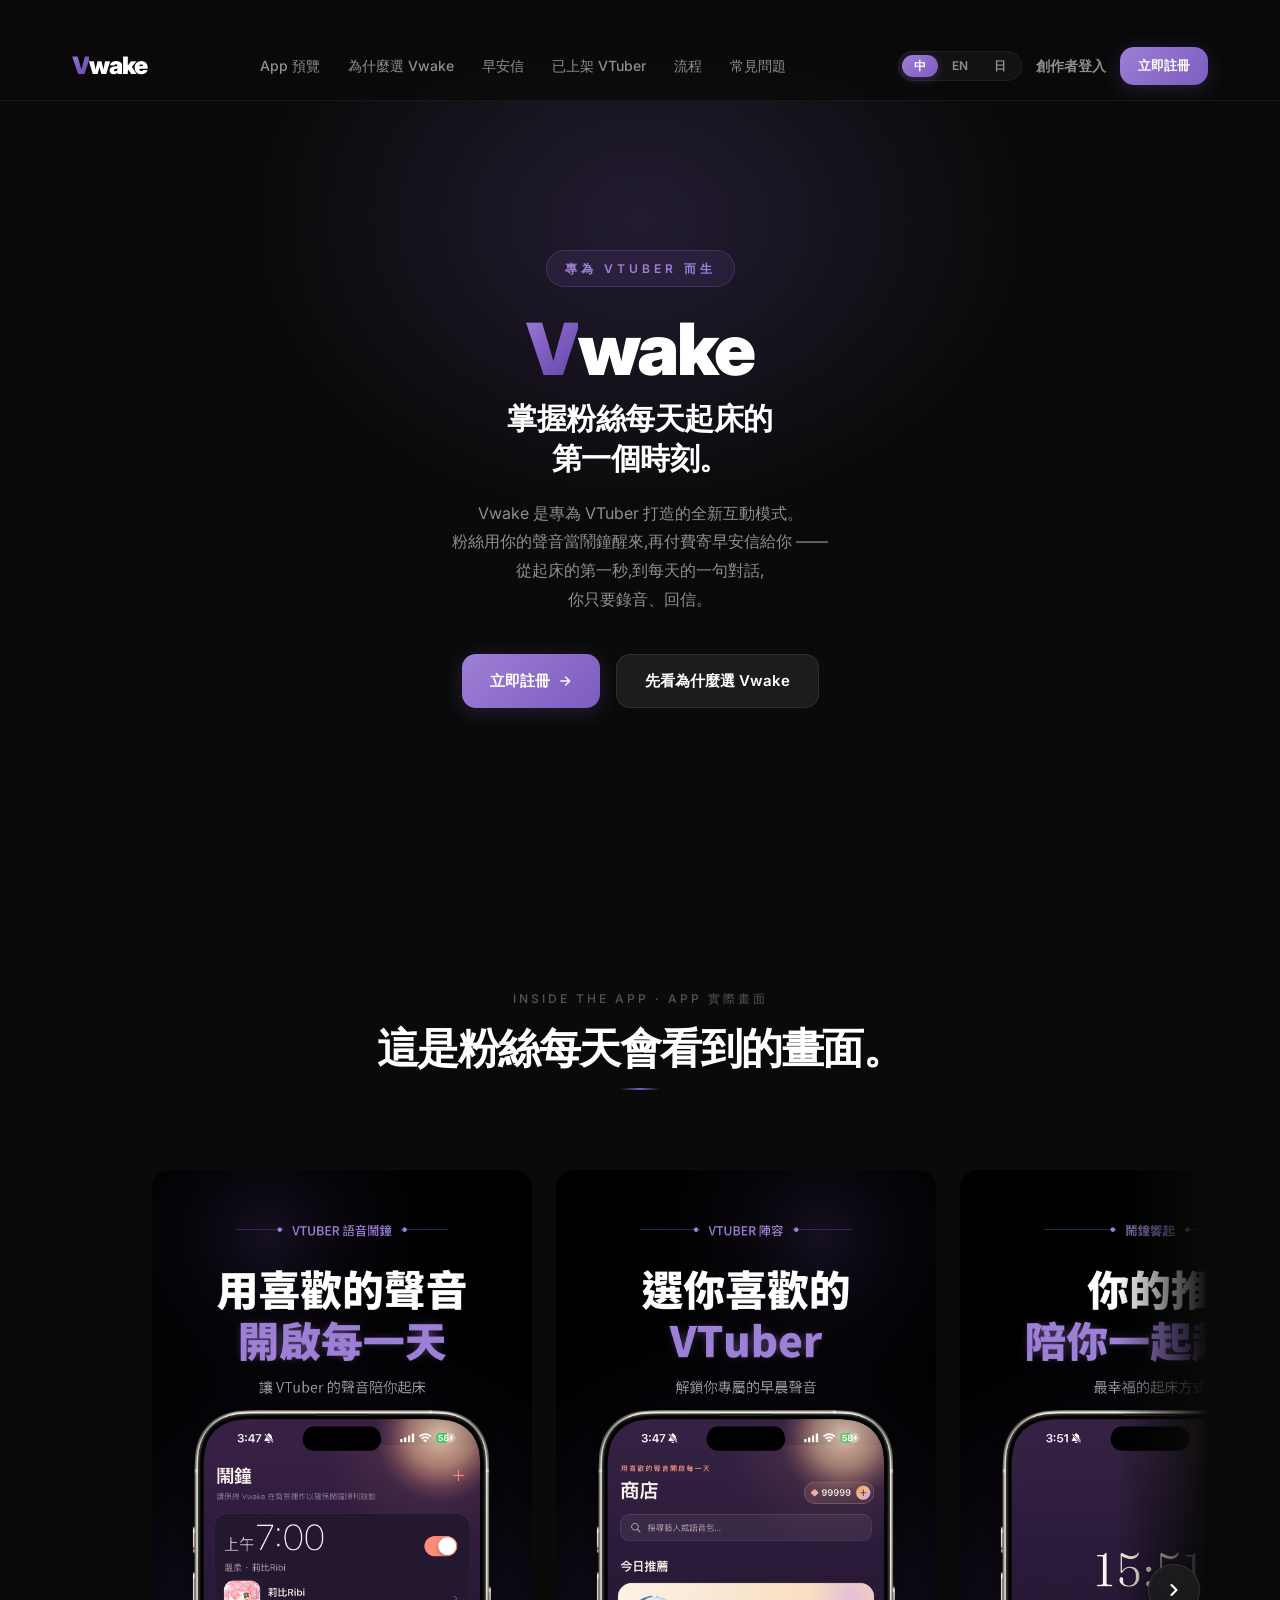
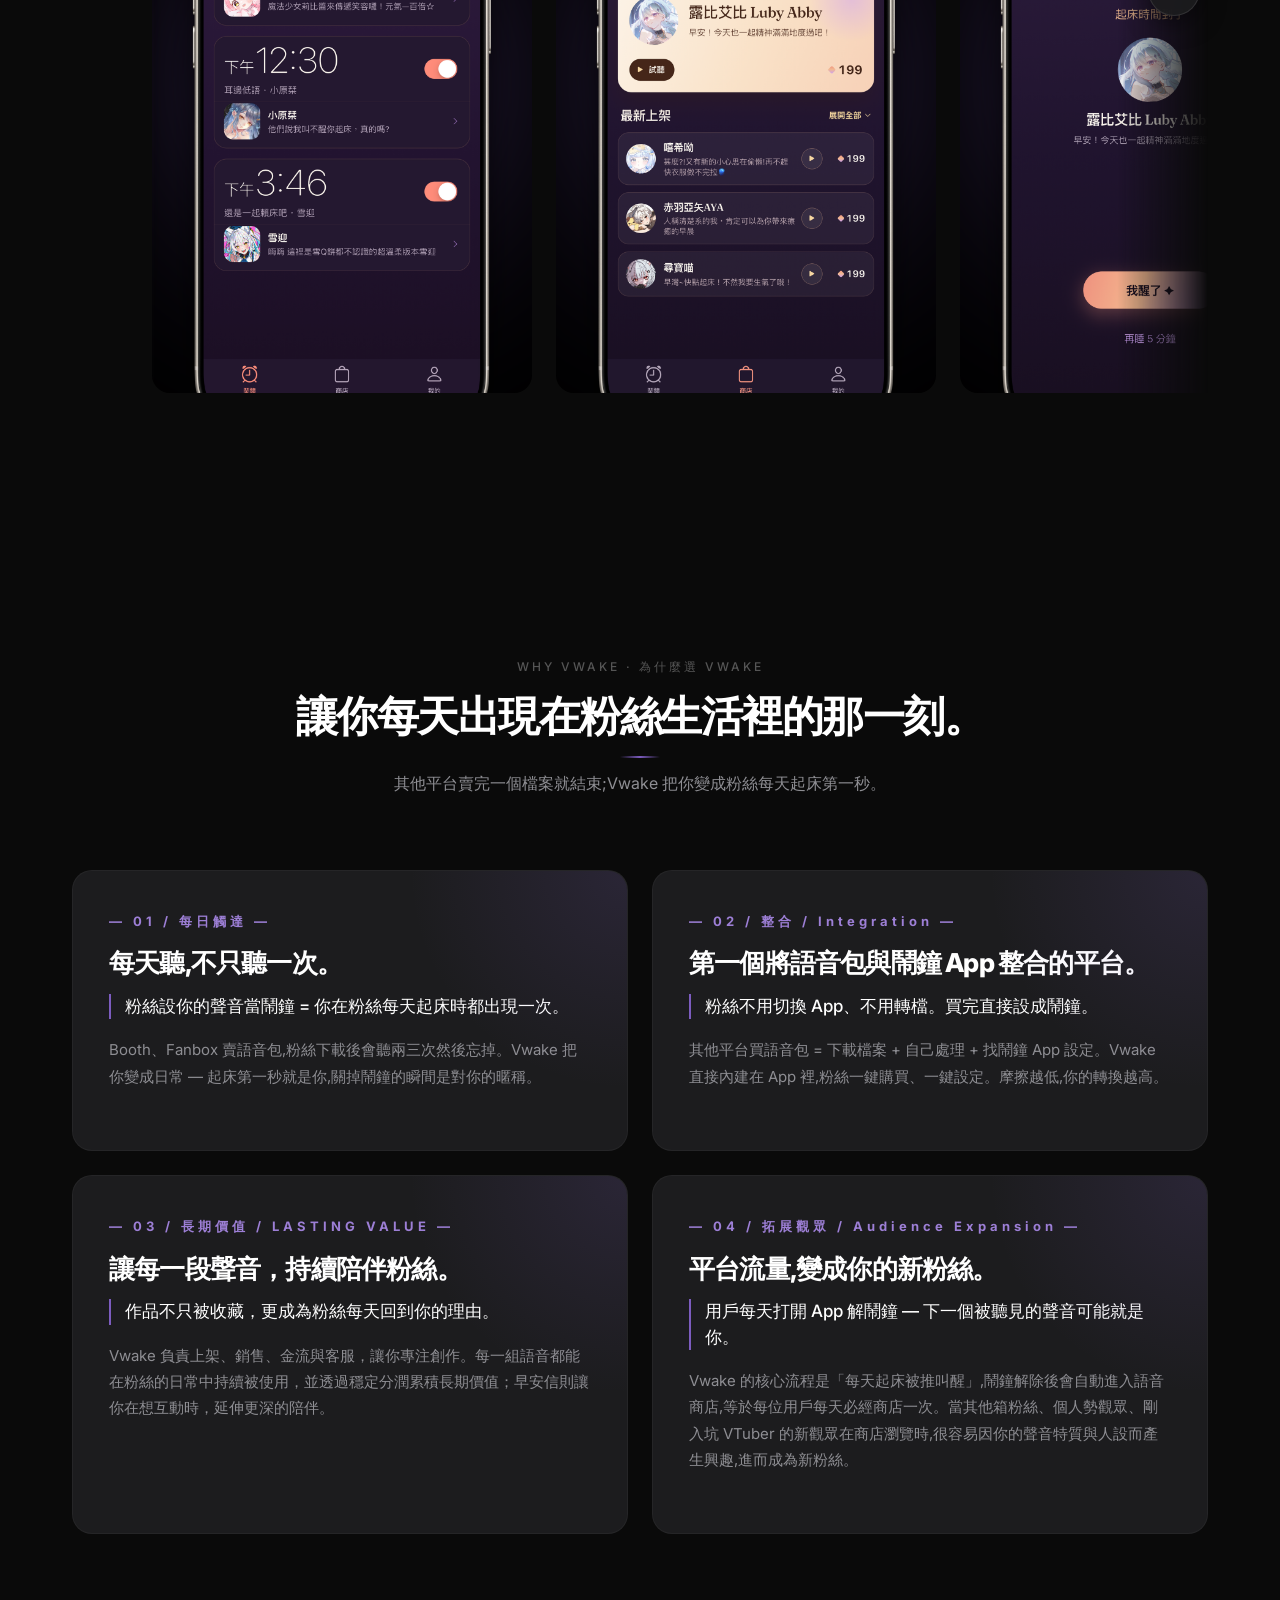
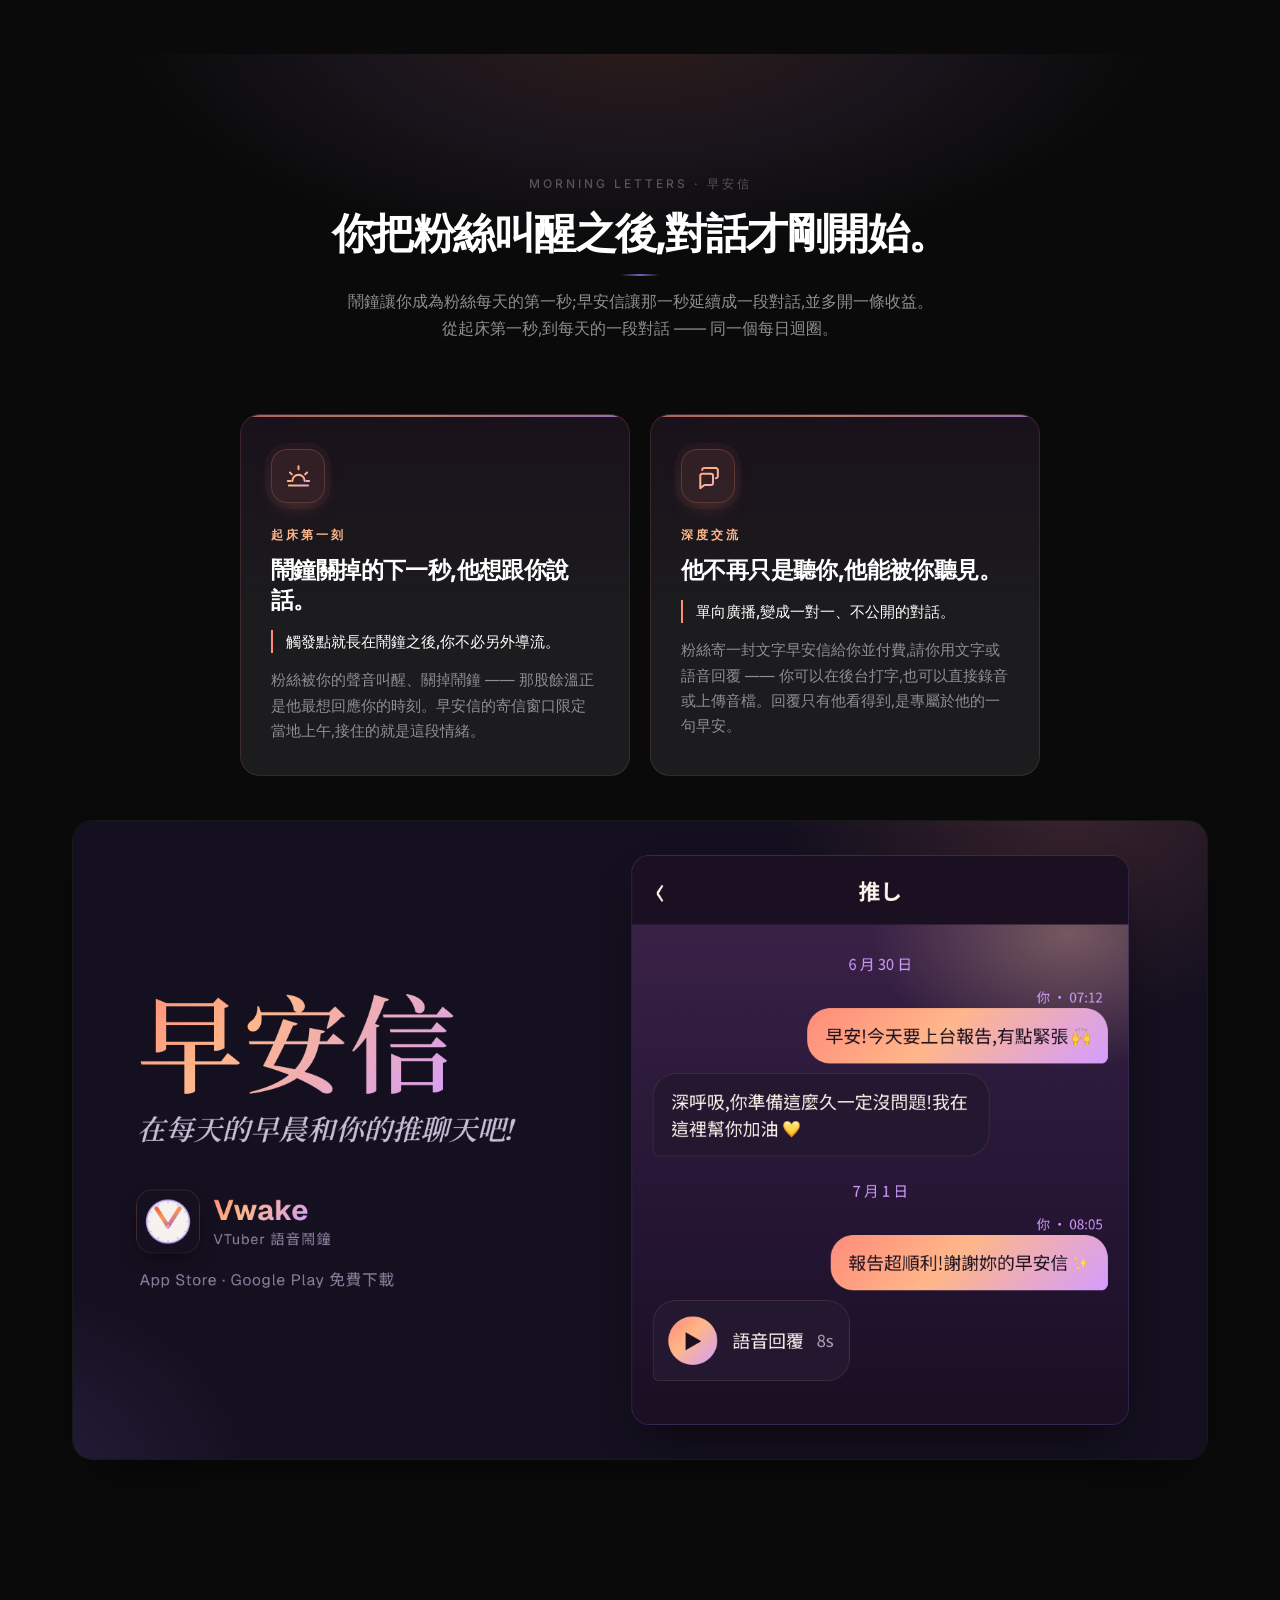
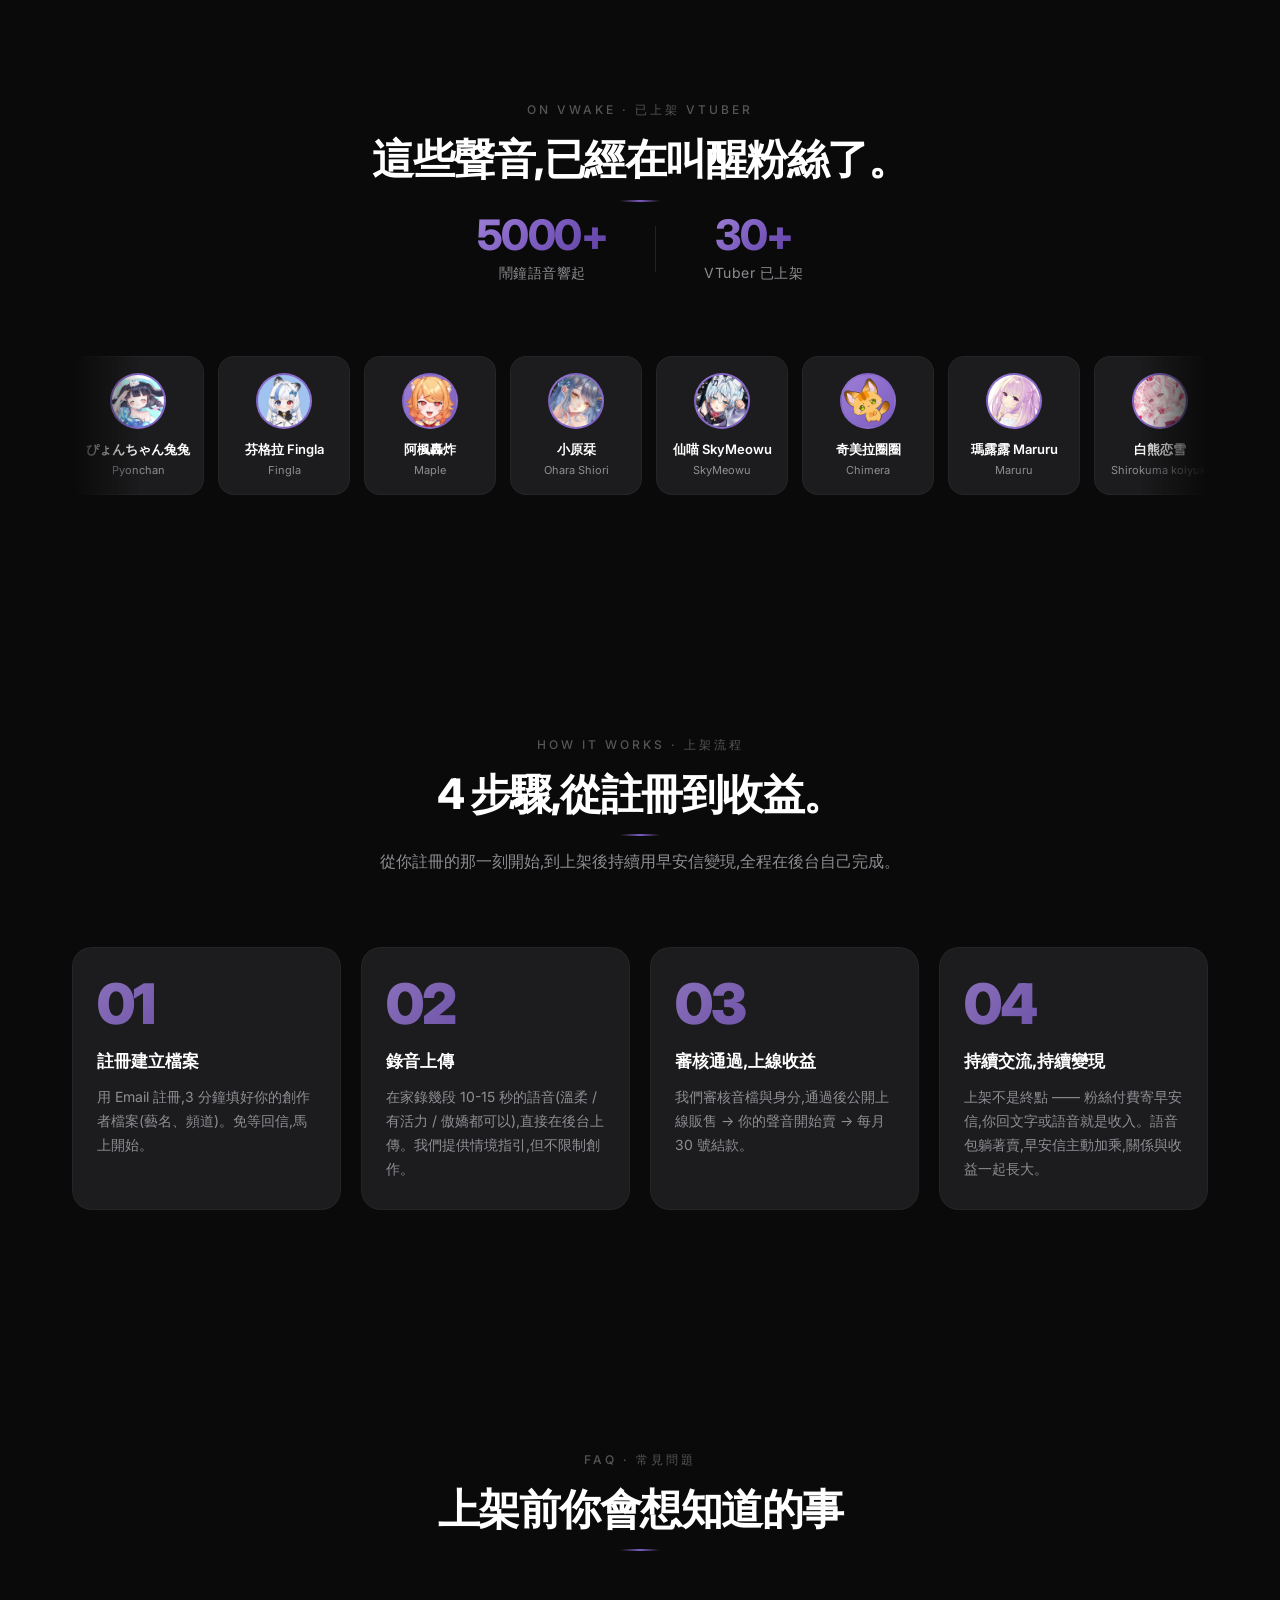
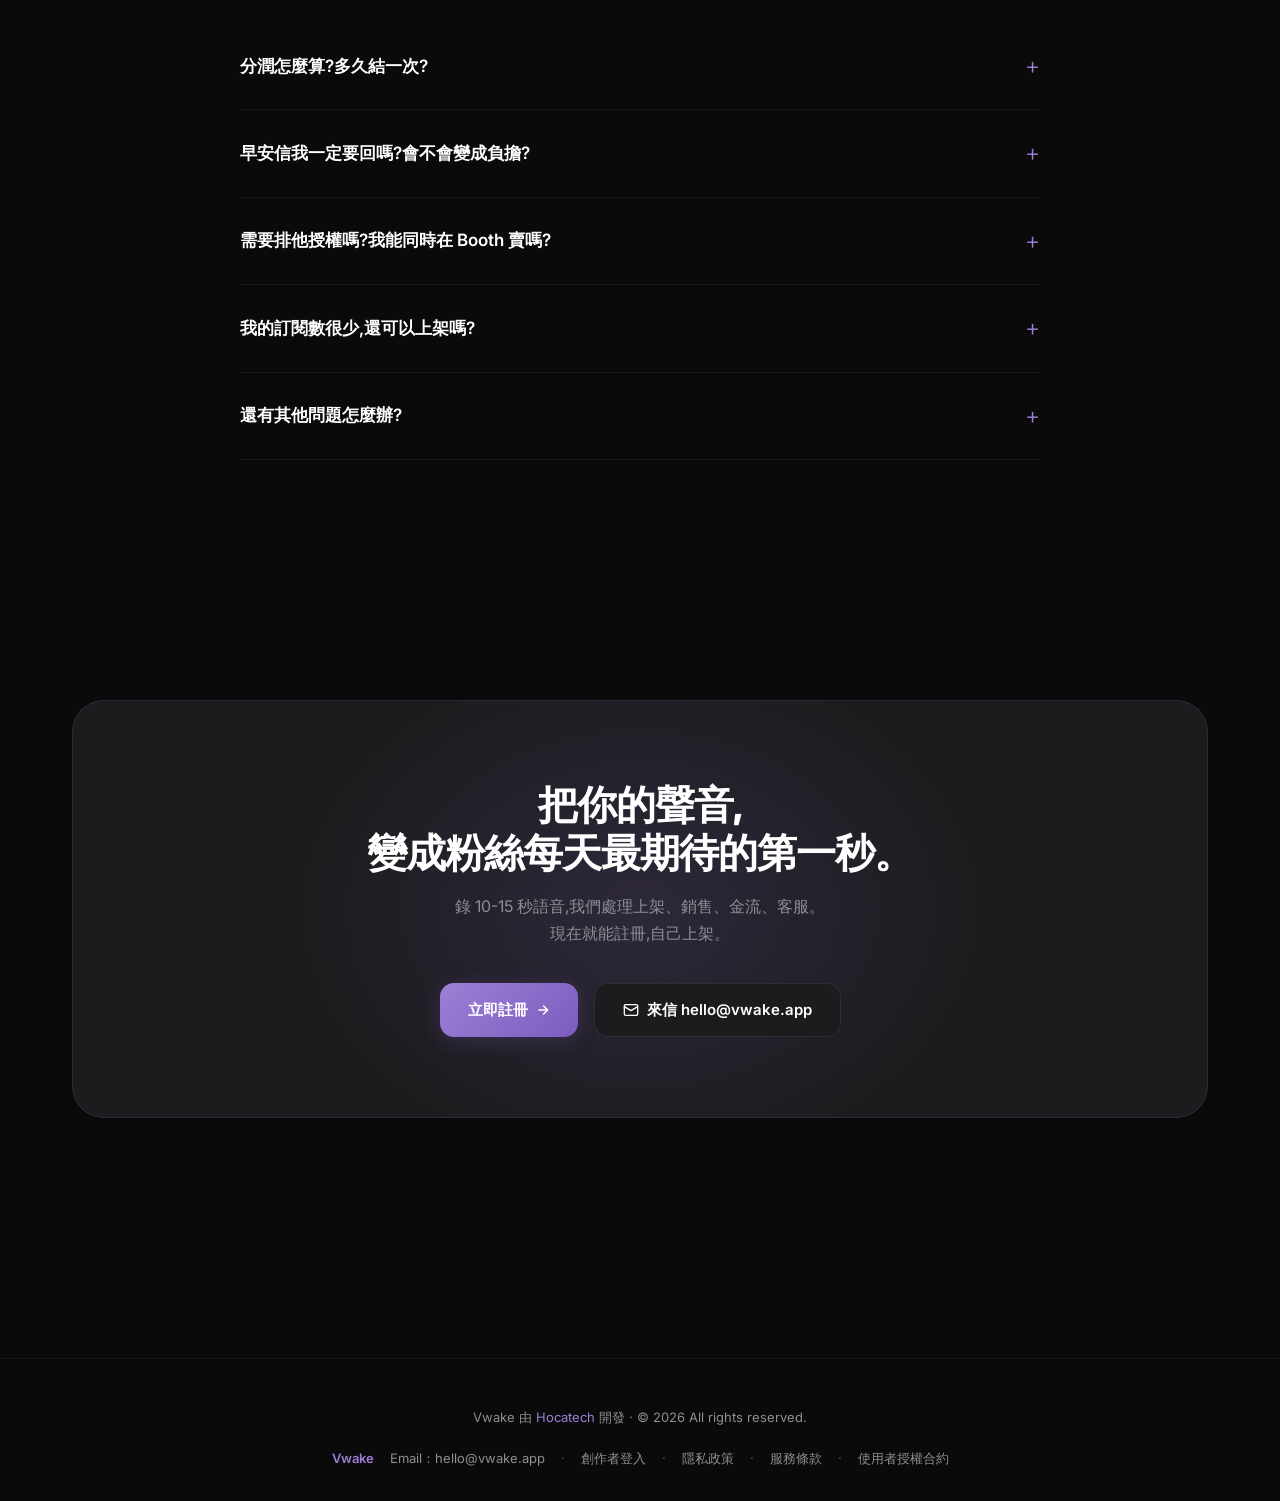
==== commit 36b6afa7: "Revert "feat(site): add fair Hall of Voices roster" This reverts commit c997f782eb1c5757037df9adce45" ====
--- a/index.html
+++ b/index.html
@@ -68,7 +68,6 @@
 <link rel="apple-touch-icon" sizes="180x180" href="/assets/icons/apple-touch-icon.png">
 <link rel="icon" type="image/png" sizes="192x192" href="/assets/icons/icon-192.png">
 <link rel="icon" type="image/png" sizes="512x512" href="/assets/icons/icon-512.png">
-<link rel="stylesheet" href="/assets/hall-of-voices.css">
 <style>
   :root {
     --bg: #0a0a0a;
@@ -389,6 +388,64 @@
   .rstat-label { font-size: 14px; color: var(--text-muted); letter-spacing: 0.5px; }
   .rstat-sep { width: 1px; height: 46px; background: rgba(255,255,255,0.1); }
   @media (max-width: 540px) { .roster-stats { gap: 30px; } .rstat-num { font-size: 34px; } }
+
+  /* ROSTER (marquee) */
+  .roster-marquee {
+    position: relative;
+    overflow: hidden;
+    mask-image: linear-gradient(90deg, transparent, #000 6%, #000 94%, transparent);
+    -webkit-mask-image: linear-gradient(90deg, transparent, #000 6%, #000 94%, transparent);
+  }
+  .roster-track {
+    display: flex;
+    gap: 14px;
+    width: max-content;
+    animation: roster-scroll 60s linear infinite;
+  }
+  .roster-track:hover { animation-play-state: paused; }
+  @keyframes roster-scroll {
+    from { transform: translateX(0); }
+    to   { transform: translateX(-50%); }
+  }
+  @media (prefers-reduced-motion: reduce) {
+    .roster-track { animation: none; }
+  }
+
+  .roster-card {
+    flex: 0 0 auto;
+    width: 132px;
+    background: var(--surface);
+    border-radius: 16px;
+    padding: 16px 12px 14px;
+    border: 1px solid rgba(255, 255, 255, 0.04);
+    text-align: center;
+  }
+  .roster-avatar {
+    width: 56px; height: 56px;
+    border-radius: 50%;
+    background: var(--gradient-soft);
+    margin: 0 auto 10px;
+    border: 2px solid rgba(124, 92, 191, 0.3);
+    overflow: hidden;
+  }
+  .roster-avatar img {
+    width: 100%; height: 100%;
+    object-fit: cover;
+    display: block;
+  }
+  .roster-name {
+    font-size: 13px; font-weight: 600;
+    white-space: nowrap;
+    overflow: hidden;
+    text-overflow: ellipsis;
+  }
+  .roster-meta {
+    font-size: 11px; color: var(--text-muted);
+    margin-top: 2px;
+    white-space: nowrap;
+    overflow: hidden;
+    text-overflow: ellipsis;
+  }
 
   /* APP PREVIEW STRIP */
   .preview-frame { position: relative; }
@@ -935,8 +992,8 @@
 <section class="section" id="roster">
   <div class="container">
     <div class="section-header">
-      <div class="section-label">On Vwake · Hall of Voices</div>
-      <h2 class="section-title">每一段聲音，都在點亮粉絲的早晨。</h2>
+      <div class="section-label">On Vwake · 已上架 VTuber</div>
+      <h2 class="section-title">這些聲音,已經在叫醒粉絲了。</h2>
       <div class="divider"></div>
       <div class="roster-stats">
         <div class="rstat"><span class="rstat-num">5000+</span><span class="rstat-label">鬧鐘語音響起</span></div>
@@ -945,195 +1002,52 @@
       </div>
     </div>
 
-    <div class="hall-of-voices" data-hall-of-voices data-spotlight-offsets="0,11,23" lang="zh-TW">
-      <div class="hall-topline">
-        <div class="hall-kicker">今日焦點 · 每日公平輪替</div>
-        <div class="hall-rotation"><span data-rotation-date></span></div>
-      </div>
-      <div class="hall-stage" data-hall-stage hidden>
-        <article class="hall-spotlight" data-spotlight-slot="0"></article>
-        <article class="hall-spotlight" data-spotlight-slot="1"></article>
-        <article class="hall-spotlight" data-spotlight-slot="2"></article>
-      </div>
-      <div class="hall-roster-head">
-        <div class="hall-roster-title">完整聲音名錄</div>
-        <div class="hall-roster-count">34 位創作者</div>
-      </div>
-      <div class="hall-roster" data-hall-roster>
-        <article class="hall-card" data-creator-id="shiori">
-          <div class="hall-card-avatar"><img src="/assets/creators/avatars/shiori.png" alt="小原栞" width="96" height="96" loading="lazy" decoding="async"></div>
-          <div class="hall-card-name">小原栞</div>
-          <div class="hall-card-meta">SHIORI</div>
-        </article>
-        <article class="hall-card" data-creator-id="allieanka">
-          <div class="hall-card-avatar"><img src="/assets/creators/avatars/allieanka.png" alt="艾莉安卡" width="96" height="96" loading="lazy" decoding="async"></div>
-          <div class="hall-card-name">艾莉安卡</div>
-          <div class="hall-card-meta">ALLIEANKA</div>
-        </article>
-        <article class="hall-card" data-creator-id="zhaxia520">
-          <div class="hall-card-avatar"><img src="/assets/creators/avatars/zhaxia520.png" alt="炸蝦君" width="96" height="96" loading="lazy" decoding="async"></div>
-          <div class="hall-card-name">炸蝦君</div>
-          <div class="hall-card-meta">ZHAXIA520</div>
-        </article>
-        <article class="hall-card" data-creator-id="yukiha">
-          <div class="hall-card-avatar"><img src="/assets/creators/avatars/yukiha.png" alt="雪羽 Yuki" width="96" height="96" loading="lazy" decoding="async"></div>
-          <div class="hall-card-name">雪羽 Yuki</div>
-          <div class="hall-card-meta">YUKIHA</div>
-        </article>
-        <article class="hall-card" data-creator-id="xunbaomao">
-          <div class="hall-card-avatar"><img src="/assets/creators/avatars/xunbaomao.png" alt="尋寶喵" width="96" height="96" loading="lazy" decoding="async"></div>
-          <div class="hall-card-name">尋寶喵</div>
-          <div class="hall-card-meta">XUNBAOMAO</div>
-        </article>
-        <article class="hall-card" data-creator-id="aone_nao">
-          <div class="hall-card-avatar"><img src="/assets/creators/avatars/aone_nao.png" alt="蒼音夏緒" width="96" height="96" loading="lazy" decoding="async"></div>
-          <div class="hall-card-name">蒼音夏緒</div>
-          <div class="hall-card-meta">AONE NAO</div>
-        </article>
-        <article class="hall-card" data-creator-id="sabina">
-          <div class="hall-card-avatar"><img src="/assets/creators/avatars/sabina.png" alt="人偶．薩賓娜／薩琪" width="96" height="96" loading="lazy" decoding="async"></div>
-          <div class="hall-card-name">人偶．薩賓娜／薩琪</div>
-          <div class="hall-card-meta">SABINA</div>
-        </article>
-        <article class="hall-card" data-creator-id="yabi">
-          <div class="hall-card-avatar"><img src="/assets/creators/avatars/yabi.png" alt="牙白不牙白" width="96" height="96" loading="lazy" decoding="async"></div>
-          <div class="hall-card-name">牙白不牙白</div>
-          <div class="hall-card-meta">YABI</div>
-        </article>
-        <article class="hall-card" data-creator-id="ucrhlzl1kx0bzsiehkrfakrg">
-          <div class="hall-card-avatar"><img src="/assets/creators/avatars/ucrhlzl1kx0bzsiehkrfakrg.png" alt="芽瑪" width="96" height="96" loading="lazy" decoding="async"></div>
-          <div class="hall-card-name">芽瑪</div>
-          <div class="hall-card-meta">YAMA</div>
-        </article>
-        <article class="hall-card" data-creator-id="quindaizier">
-          <div class="hall-card-avatar"><img src="/assets/creators/avatars/quindaizier.png" alt="奎因黛希爾" width="96" height="96" loading="lazy" decoding="async"></div>
-          <div class="hall-card-name">奎因黛希爾</div>
-          <div class="hall-card-meta">QUINDAIZIER</div>
-        </article>
-        <article class="hall-card" data-creator-id="ribi">
-          <div class="hall-card-avatar"><img src="/assets/creators/avatars/ribi.png" alt="莉比 Ribi" width="96" height="96" loading="lazy" decoding="async"></div>
-          <div class="hall-card-name">莉比 Ribi</div>
-          <div class="hall-card-meta">RIBI</div>
-        </article>
-        <article class="hall-card" data-creator-id="pyonchan">
-          <div class="hall-card-avatar"><img src="/assets/creators/avatars/pyonchan.png" alt="ぴょんちゃん兔兔" width="96" height="96" loading="lazy" decoding="async"></div>
-          <div class="hall-card-name">ぴょんちゃん兔兔</div>
-          <div class="hall-card-meta">PYONCHAN</div>
-        </article>
-        <article class="hall-card" data-creator-id="skymeowu">
-          <div class="hall-card-avatar"><img src="/assets/creators/avatars/skymeowu.png" alt="仙喵 SkyMeowu" width="96" height="96" loading="lazy" decoding="async"></div>
-          <div class="hall-card-name">仙喵 SkyMeowu</div>
-          <div class="hall-card-meta">SKYMEOWU</div>
-        </article>
-        <article class="hall-card" data-creator-id="chimera">
-          <div class="hall-card-avatar"><img src="/assets/creators/avatars/chimera.png" alt="奇美拉圈圈" width="96" height="96" loading="lazy" decoding="async"></div>
-          <div class="hall-card-name">奇美拉圈圈</div>
-          <div class="hall-card-meta">CHIMERA</div>
-        </article>
-        <article class="hall-card" data-creator-id="luby_abby">
-          <div class="hall-card-avatar"><img src="/assets/creators/avatars/luby_abby.png" alt="露比艾比 Luby Abby" width="96" height="96" loading="lazy" decoding="async"></div>
-          <div class="hall-card-name">露比艾比 Luby Abby</div>
-          <div class="hall-card-meta">LUBY ABBY</div>
-        </article>
-        <article class="hall-card" data-creator-id="maple">
-          <div class="hall-card-avatar"><img src="/assets/creators/avatars/maple.png" alt="阿楓轟炸" width="96" height="96" loading="lazy" decoding="async"></div>
-          <div class="hall-card-name">阿楓轟炸</div>
-          <div class="hall-card-meta">MAPLE</div>
-        </article>
-        <article class="hall-card" data-creator-id="aquariusgirl">
-          <div class="hall-card-avatar"><img src="/assets/creators/avatars/aquariusgirl.png" alt="水瓶罐子" width="96" height="96" loading="lazy" decoding="async"></div>
-          <div class="hall-card-name">水瓶罐子</div>
-          <div class="hall-card-meta">AQUARIUS</div>
-        </article>
-        <article class="hall-card" data-creator-id="fingla">
-          <div class="hall-card-avatar"><img src="/assets/creators/avatars/fingla.png" alt="芬格拉 Fingla" width="96" height="96" loading="lazy" decoding="async"></div>
-          <div class="hall-card-name">芬格拉 Fingla</div>
-          <div class="hall-card-meta">FINGLA</div>
-        </article>
-        <article class="hall-card" data-creator-id="xueying">
-          <div class="hall-card-avatar"><img src="/assets/creators/avatars/xueying.jpg" alt="雪迎" width="96" height="96" loading="lazy" decoding="async"></div>
-          <div class="hall-card-name">雪迎</div>
-          <div class="hall-card-meta">XUEYING</div>
-        </article>
-        <article class="hall-card" data-creator-id="maruru">
-          <div class="hall-card-avatar"><img src="/assets/creators/avatars/maruru.png" alt="瑪露露 Maruru" width="96" height="96" loading="lazy" decoding="async"></div>
-          <div class="hall-card-name">瑪露露 Maruru</div>
-          <div class="hall-card-meta">MARURU</div>
-        </article>
-        <article class="hall-card" data-creator-id="koiyuki">
-          <div class="hall-card-avatar"><img src="/assets/creators/avatars/koiyuki.png" alt="白熊 恋雪" width="96" height="96" loading="lazy" decoding="async"></div>
-          <div class="hall-card-name">白熊 恋雪</div>
-          <div class="hall-card-meta">KOIYUKI</div>
-        </article>
-        <article class="hall-card" data-creator-id="miyuki_aimu">
-          <div class="hall-card-avatar"><img src="/assets/creators/avatars/miyuki_aimu.jpg" alt="深雪あいむ" width="96" height="96" loading="lazy" decoding="async"></div>
-          <div class="hall-card-name">深雪あいむ</div>
-          <div class="hall-card-meta">MIYUKI AIMU</div>
-        </article>
-        <article class="hall-card" data-creator-id="kinkinko">
-          <div class="hall-card-avatar"><img src="/assets/creators/avatars/kinkinko.jpg" alt="金金子" width="96" height="96" loading="lazy" decoding="async"></div>
-          <div class="hall-card-name">金金子</div>
-          <div class="hall-card-meta">KINKINKO</div>
-        </article>
-        <article class="hall-card" data-creator-id="snowfox">
-          <div class="hall-card-avatar"><img src="/assets/creators/avatars/snowfox.png" alt="雪下靈狐" width="96" height="96" loading="lazy" decoding="async"></div>
-          <div class="hall-card-name">雪下靈狐</div>
-          <div class="hall-card-meta">SNOWFOX</div>
-        </article>
-        <article class="hall-card" data-creator-id="delvi">
-          <div class="hall-card-avatar"><img src="/assets/creators/avatars/delvi.png" alt="黛菲 Delvi" width="96" height="96" loading="lazy" decoding="async"></div>
-          <div class="hall-card-name">黛菲 Delvi</div>
-          <div class="hall-card-meta">DELVI</div>
-        </article>
-        <article class="hall-card" data-creator-id="yufang">
-          <div class="hall-card-avatar"><img src="/assets/creators/avatars/yufang.png" alt="月下香幽芳 YuFang" width="96" height="96" loading="lazy" decoding="async"></div>
-          <div class="hall-card-name">月下香幽芳 YuFang</div>
-          <div class="hall-card-meta">YUFANG</div>
-        </article>
-        <article class="hall-card" data-creator-id="aya">
-          <div class="hall-card-avatar"><img src="/assets/creators/avatars/aya.png" alt="赤羽亞矢 AYA" width="96" height="96" loading="lazy" decoding="async"></div>
-          <div class="hall-card-name">赤羽亞矢 AYA</div>
-          <div class="hall-card-meta">AYA</div>
-        </article>
-        <article class="hall-card" data-creator-id="shiki">
-          <div class="hall-card-avatar"><img src="/assets/creators/avatars/shiki.png" alt="嘻希呦" width="96" height="96" loading="lazy" decoding="async"></div>
-          <div class="hall-card-name">嘻希呦</div>
-          <div class="hall-card-meta">SHIKI</div>
-        </article>
-        <article class="hall-card" data-creator-id="tsugumi">
-          <div class="hall-card-avatar"><img src="/assets/creators/avatars/tsugumi.png" alt="黛鶇" width="96" height="96" loading="lazy" decoding="async"></div>
-          <div class="hall-card-name">黛鶇</div>
-          <div class="hall-card-meta">TSUGUMI</div>
-        </article>
-        <article class="hall-card" data-creator-id="elina">
-          <div class="hall-card-avatar"><img src="/assets/creators/avatars/elina.png" alt="宮森えりな" width="96" height="96" loading="lazy" decoding="async"></div>
-          <div class="hall-card-name">宮森えりな</div>
-          <div class="hall-card-meta">ELINA</div>
-        </article>
-        <article class="hall-card" data-creator-id="yukichan">
-          <div class="hall-card-avatar"><img src="/assets/creators/avatars/yukichan.jpg" alt="小雪 Yukichan" width="96" height="96" loading="lazy" decoding="async"></div>
-          <div class="hall-card-name">小雪 Yukichan</div>
-          <div class="hall-card-meta">YUKICHAN</div>
-        </article>
-        <article class="hall-card" data-creator-id="aki">
-          <div class="hall-card-avatar"><img src="/assets/creators/avatars/aki.png" alt="Aki 安希" width="96" height="96" loading="lazy" decoding="async"></div>
-          <div class="hall-card-name">Aki 安希</div>
-          <div class="hall-card-meta">AKI</div>
-        </article>
-        <article class="hall-card" data-creator-id="hanasaki">
-          <div class="hall-card-avatar"><img src="/assets/creators/avatars/hanasaki.png" alt="魔法少女花咲" width="96" height="96" loading="lazy" decoding="async"></div>
-          <div class="hall-card-name">魔法少女花咲</div>
-          <div class="hall-card-meta">HANASAKI</div>
-        </article>
-        <article class="hall-card" data-creator-id="somaru">
-          <div class="hall-card-avatar"><img src="/assets/creators/avatars/somaru.png" alt="水縹そまる" width="96" height="96" loading="lazy" decoding="async"></div>
-          <div class="hall-card-name">水縹そまる</div>
-          <div class="hall-card-meta">SOMARU</div>
-        </article>
-      </div>
-    </div>
+    <div class="roster-marquee">
+      <div class="roster-track">
+        <div class="roster-card"><div class="roster-avatar"><img src="assets/creators/avatars/pyonchan.png" alt="ぴょんちゃん兔兔"></div><div class="roster-name">ぴょんちゃん兔兔</div><div class="roster-meta">Pyonchan</div></div>
+        <div class="roster-card"><div class="roster-avatar"><img src="assets/creators/avatars/fingla.png" alt="芬格拉 Fingla"></div><div class="roster-name">芬格拉 Fingla</div><div class="roster-meta">Fingla</div></div>
+        <div class="roster-card"><div class="roster-avatar"><img src="assets/creators/avatars/afeng.png" alt="阿楓轟炸"></div><div class="roster-name">阿楓轟炸</div><div class="roster-meta">Maple</div></div>
+        <div class="roster-card"><div class="roster-avatar"><img src="assets/creators/avatars/ohara-shiori.png" alt="小原栞"></div><div class="roster-name">小原栞</div><div class="roster-meta">Ohara Shiori</div></div>
+        <div class="roster-card"><div class="roster-avatar"><img src="assets/creators/avatars/skymeowu.png" alt="仙喵 SkyMeowu"></div><div class="roster-name">仙喵 SkyMeowu</div><div class="roster-meta">SkyMeowu</div></div>
+        <div class="roster-card"><div class="roster-avatar"><img src="assets/creators/avatars/chimera.png" alt="奇美拉圈圈"></div><div class="roster-name">奇美拉圈圈</div><div class="roster-meta">Chimera</div></div>
+        <div class="roster-card"><div class="roster-avatar"><img src="assets/creators/avatars/maruru.png" alt="瑪露露 Maruru"></div><div class="roster-name">瑪露露 Maruru</div><div class="roster-meta">Maruru</div></div>
+        <div class="roster-card"><div class="roster-avatar"><img src="assets/creators/avatars/shirakuma-koiyuki.png" alt="白熊恋雪"></div><div class="roster-name">白熊恋雪</div><div class="roster-meta">Shirokuma koiyuki</div></div>
+        <div class="roster-card"><div class="roster-avatar"><img src="assets/creators/avatars/ribi.png" alt="莉比 Ribi"></div><div class="roster-name">莉比 Ribi</div><div class="roster-meta">Ribi</div></div>
+        <div class="roster-card"><div class="roster-avatar"><img src="assets/creators/avatars/yukime.jpg" alt="雪迎"></div><div class="roster-name">雪迎</div><div class="roster-meta">Yukime</div></div>
+        <div class="roster-card"><div class="roster-avatar"><img src="assets/creators/avatars/aquarius.png" alt="水瓶罐子"></div><div class="roster-name">水瓶罐子</div><div class="roster-meta">Aquarius</div></div>
+        <div class="roster-card"><div class="roster-avatar"><img src="assets/creators/avatars/yukiha.png" alt="雪羽"></div><div class="roster-name">雪羽</div><div class="roster-meta">Yukiha</div></div>
+        <div class="roster-card"><div class="roster-avatar"><img src="assets/creators/avatars/eliannka.png" alt="艾莉安卡"></div><div class="roster-name">艾莉安卡</div><div class="roster-meta">Eliannka</div></div>
+        <div class="roster-card"><div class="roster-avatar"><img src="assets/creators/avatars/miyuki-aimu.jpg" alt="深雪あいむ"></div><div class="roster-name">深雪あいむ</div><div class="roster-meta">Miyuki Aimu</div></div>
+        <div class="roster-card"><div class="roster-avatar"><img src="assets/creators/avatars/abby-ruby.png" alt="艾比露比"></div><div class="roster-name">艾比露比</div><div class="roster-meta">Abby Ruby</div></div>
+        <div class="roster-card"><div class="roster-avatar"><img src="assets/creators/avatars/aone-natsuo.png" alt="蒼音夏緒"></div><div class="roster-name">蒼音夏緒</div><div class="roster-meta">Aone Natsuo</div></div>
+        <div class="roster-card"><div class="roster-avatar"><img src="assets/creators/avatars/kinkinko.jpg" alt="金金子"></div><div class="roster-name">金金子</div><div class="roster-meta">Kinkinko</div></div>
+        <div class="roster-card"><div class="roster-avatar"><img src="assets/creators/avatars/yukishita-reiko.png" alt="雪下靈狐"></div><div class="roster-name">雪下靈狐</div><div class="roster-meta">Yukishita Reiko</div></div>
+
+        <div class="roster-card" aria-hidden="true"><div class="roster-avatar"><img src="assets/creators/avatars/pyonchan.png" alt=""></div><div class="roster-name">ぴょんちゃん兔兔</div><div class="roster-meta">Pyonchan</div></div>
+        <div class="roster-card" aria-hidden="true"><div class="roster-avatar"><img src="assets/creators/avatars/fingla.png" alt=""></div><div class="roster-name">芬格拉 Fingla</div><div class="roster-meta">Fingla</div></div>
+        <div class="roster-card" aria-hidden="true"><div class="roster-avatar"><img src="assets/creators/avatars/afeng.png" alt=""></div><div class="roster-name">阿楓轟炸</div><div class="roster-meta">Maple</div></div>
+        <div class="roster-card" aria-hidden="true"><div class="roster-avatar"><img src="assets/creators/avatars/ohara-shiori.png" alt=""></div><div class="roster-name">小原栞</div><div class="roster-meta">Ohara Shiori</div></div>
+        <div class="roster-card" aria-hidden="true"><div class="roster-avatar"><img src="assets/creators/avatars/skymeowu.png" alt=""></div><div class="roster-name">仙喵 SkyMeowu</div><div class="roster-meta">SkyMeowu</div></div>
+        <div class="roster-card" aria-hidden="true"><div class="roster-avatar"><img src="assets/creators/avatars/chimera.png" alt=""></div><div class="roster-name">奇美拉圈圈</div><div class="roster-meta">Chimera</div></div>
+        <div class="roster-card" aria-hidden="true"><div class="roster-avatar"><img src="assets/creators/avatars/maruru.png" alt=""></div><div class="roster-name">瑪露露 Maruru</div><div class="roster-meta">Maruru</div></div>
+        <div class="roster-card" aria-hidden="true"><div class="roster-avatar"><img src="assets/creators/avatars/shirakuma-koiyuki.png" alt=""></div><div class="roster-name">白熊恋雪</div><div class="roster-meta">Shirokuma koiyuki</div></div>
+        <div class="roster-card" aria-hidden="true"><div class="roster-avatar"><img src="assets/creators/avatars/ribi.png" alt=""></div><div class="roster-name">莉比 Ribi</div><div class="roster-meta">Ribi</div></div>
+        <div class="roster-card" aria-hidden="true"><div class="roster-avatar"><img src="assets/creators/avatars/yukime.jpg" alt=""></div><div class="roster-name">雪迎</div><div class="roster-meta">Yukime</div></div>
+        <div class="roster-card" aria-hidden="true"><div class="roster-avatar"><img src="assets/creators/avatars/aquarius.png" alt=""></div><div class="roster-name">水瓶罐子</div><div class="roster-meta">Aquarius</div></div>
+        <div class="roster-card" aria-hidden="true"><div class="roster-avatar"><img src="assets/creators/avatars/yukiha.png" alt=""></div><div class="roster-name">雪羽</div><div class="roster-meta">Yukiha</div></div>
+        <div class="roster-card" aria-hidden="true"><div class="roster-avatar"><img src="assets/creators/avatars/eliannka.png" alt=""></div><div class="roster-name">艾莉安卡</div><div class="roster-meta">Eliannka</div></div>
+        <div class="roster-card" aria-hidden="true"><div class="roster-avatar"><img src="assets/creators/avatars/miyuki-aimu.jpg" alt=""></div><div class="roster-name">深雪あいむ</div><div class="roster-meta">Miyuki Aimu</div></div>
+        <div class="roster-card" aria-hidden="true"><div class="roster-avatar"><img src="assets/creators/avatars/abby-ruby.png" alt=""></div><div class="roster-name">艾比露比</div><div class="roster-meta">Abby Ruby</div></div>
+        <div class="roster-card" aria-hidden="true"><div class="roster-avatar"><img src="assets/creators/avatars/aone-natsuo.png" alt=""></div><div class="roster-name">蒼音夏緒</div><div class="roster-meta">Aone Natsuo</div></div>
+        <div class="roster-card" aria-hidden="true"><div class="roster-avatar"><img src="assets/creators/avatars/kinkinko.jpg" alt=""></div><div class="roster-name">金金子</div><div class="roster-meta">Kinkinko</div></div>
+        <div class="roster-card" aria-hidden="true"><div class="roster-avatar"><img src="assets/creators/avatars/yukishita-reiko.png" alt=""></div><div class="roster-name">雪下靈狐</div><div class="roster-meta">Yukishita Reiko</div></div>
+      </div>
+    </div>
+
   </div>
 </section>
+
+<!-- ============ HOW IT WORKS ============ -->
 <section class="section" id="how">
   <div class="container">
     <div class="section-header">
@@ -1299,6 +1213,5 @@
   update();
 })();
 </script>
-<script type="module" src="/assets/hall-of-voices.mjs"></script>
 </body>
 </html>
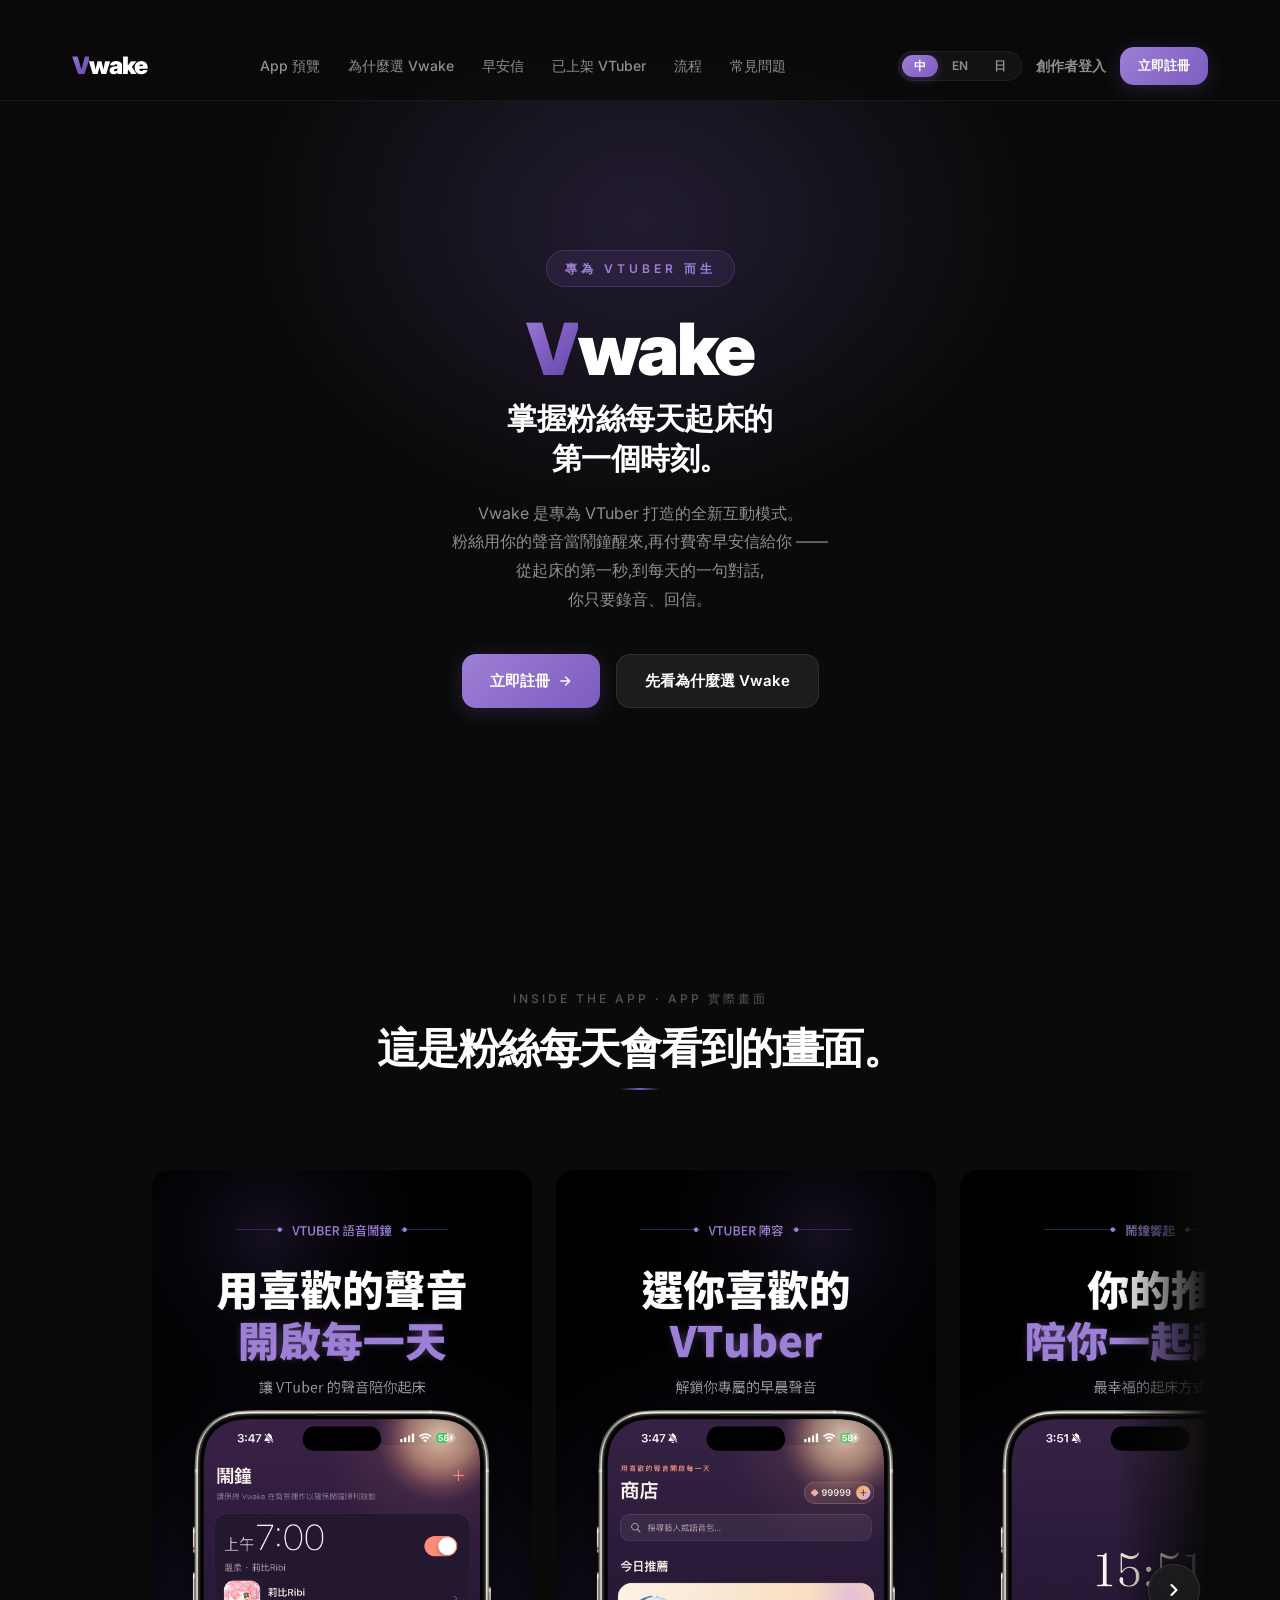
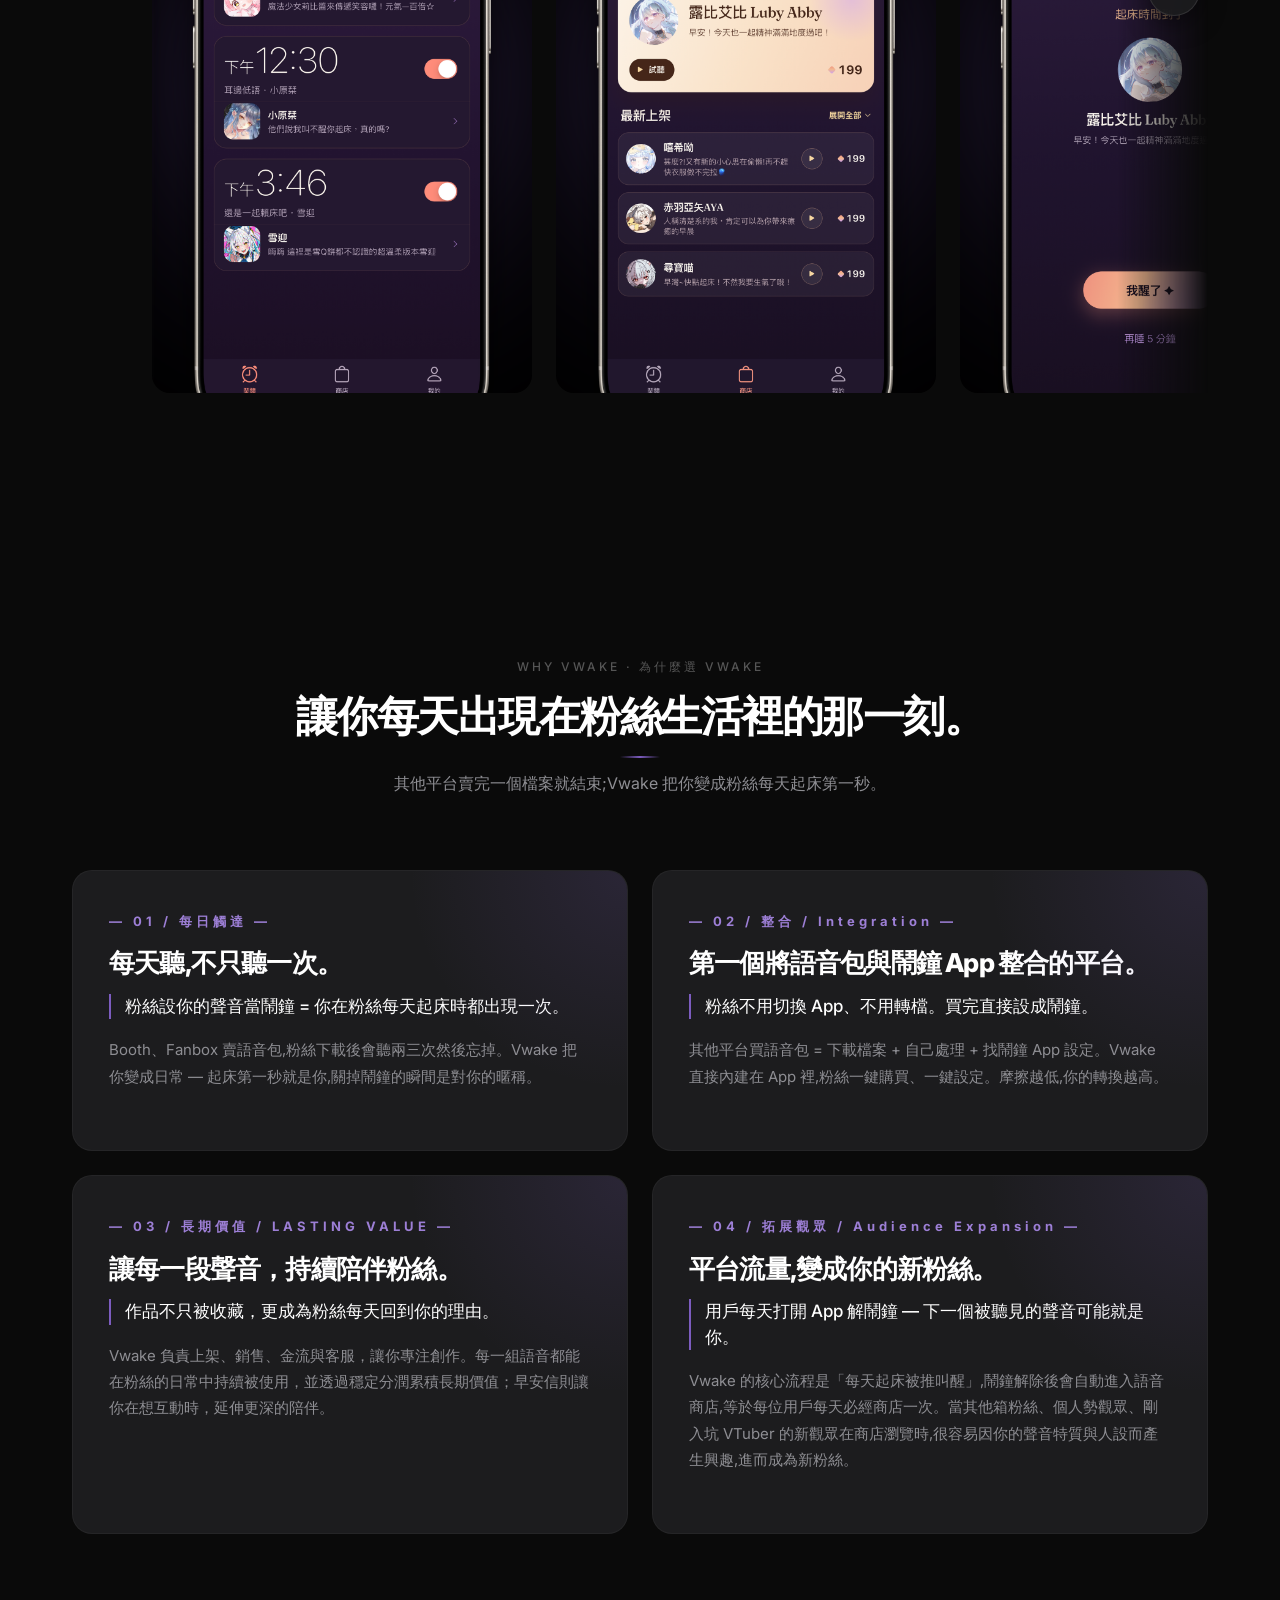
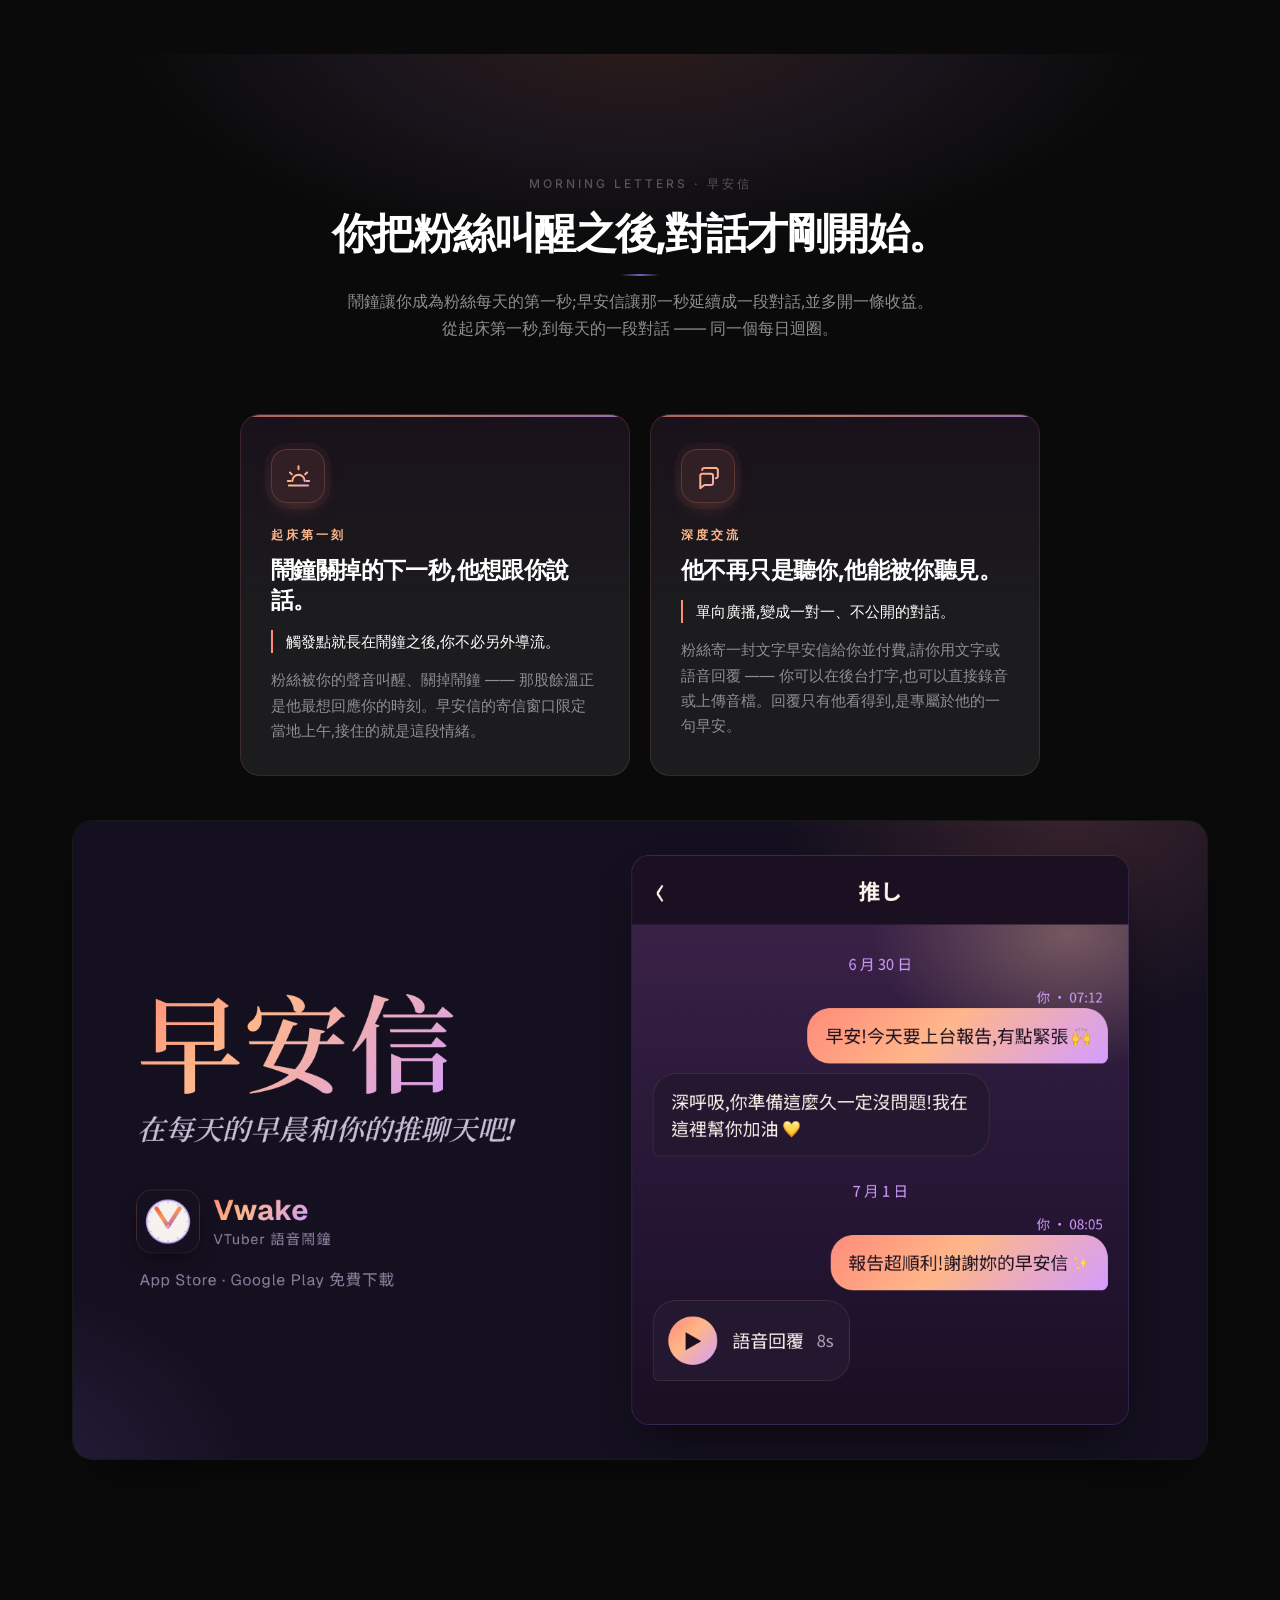
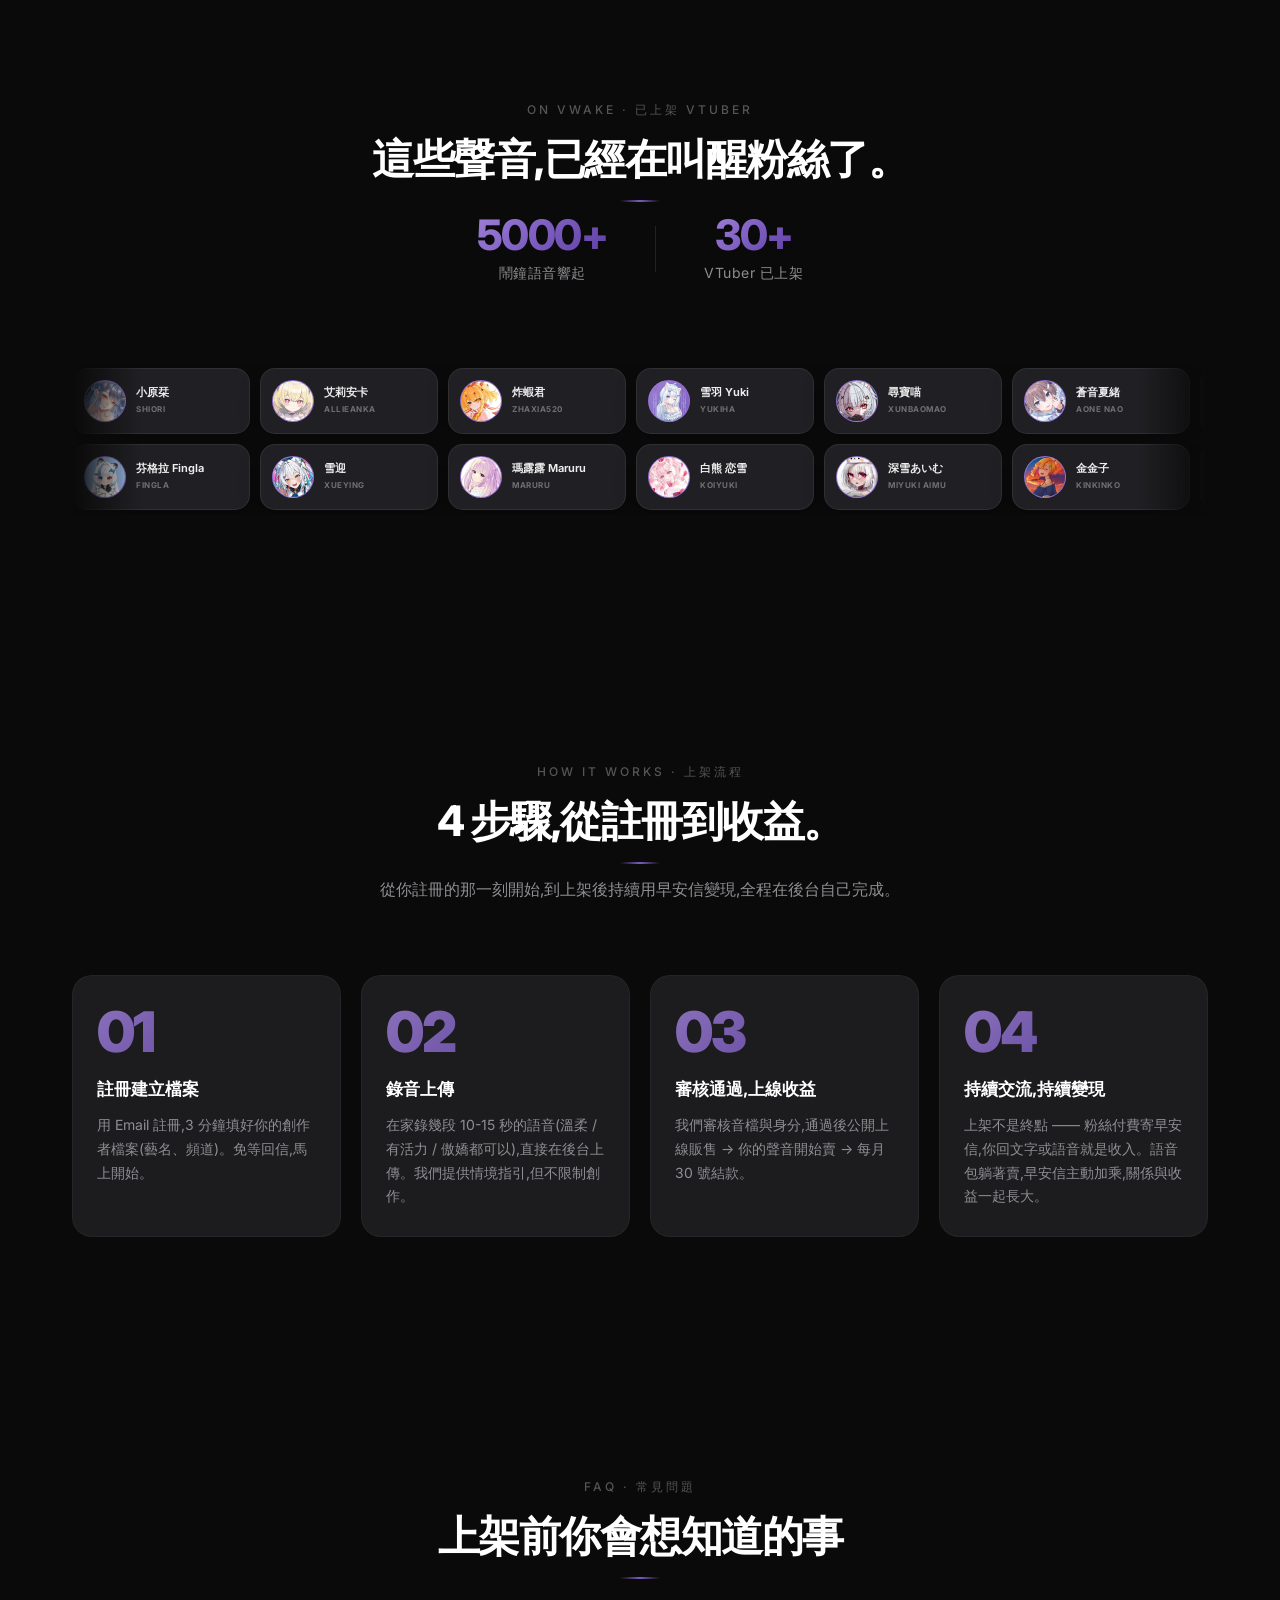
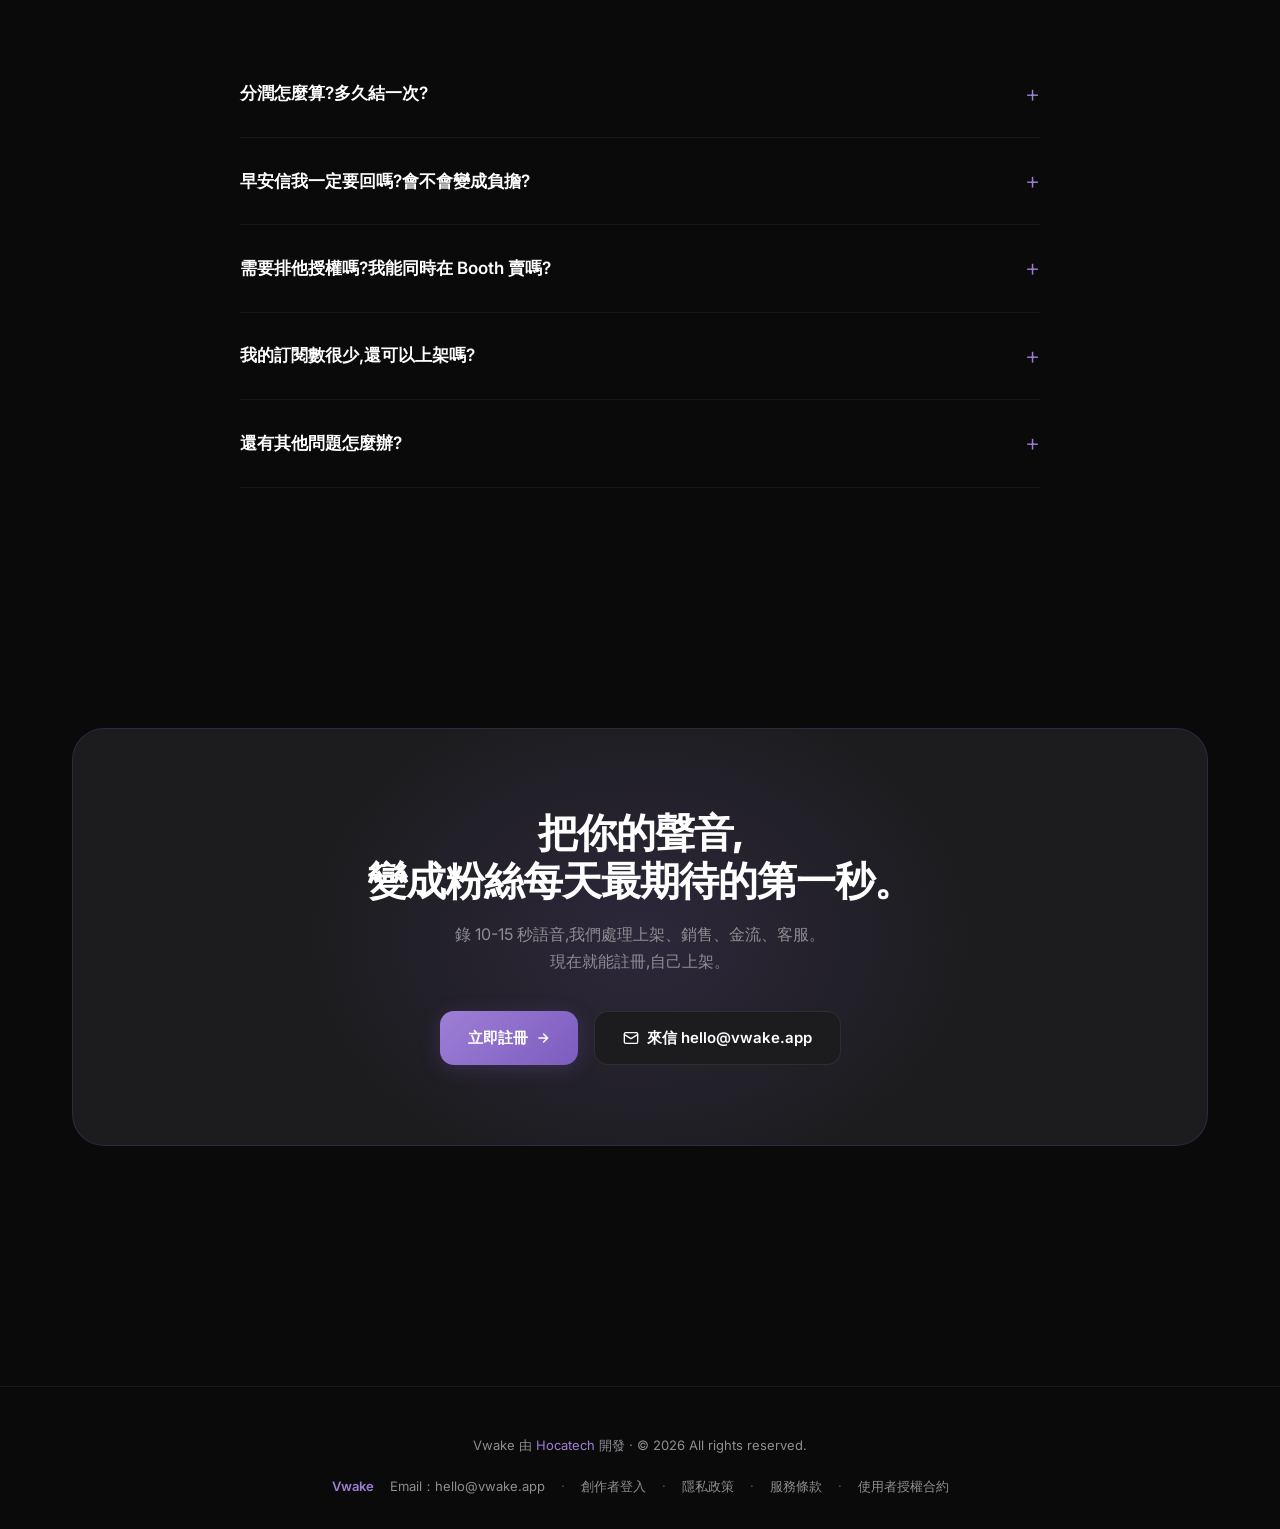
==== commit ff70cbf2: "feat(site): add two-row creator marquee" ====
--- a/index.html
+++ b/index.html
@@ -68,6 +68,7 @@
 <link rel="apple-touch-icon" sizes="180x180" href="/assets/icons/apple-touch-icon.png">
 <link rel="icon" type="image/png" sizes="192x192" href="/assets/icons/icon-192.png">
 <link rel="icon" type="image/png" sizes="512x512" href="/assets/icons/icon-512.png">
+<link rel="stylesheet" href="/assets/creator-marquee.css">
 <style>
   :root {
     --bg: #0a0a0a;
@@ -388,64 +389,6 @@
   .rstat-label { font-size: 14px; color: var(--text-muted); letter-spacing: 0.5px; }
   .rstat-sep { width: 1px; height: 46px; background: rgba(255,255,255,0.1); }
   @media (max-width: 540px) { .roster-stats { gap: 30px; } .rstat-num { font-size: 34px; } }
-
-  /* ROSTER (marquee) */
-  .roster-marquee {
-    position: relative;
-    overflow: hidden;
-    mask-image: linear-gradient(90deg, transparent, #000 6%, #000 94%, transparent);
-    -webkit-mask-image: linear-gradient(90deg, transparent, #000 6%, #000 94%, transparent);
-  }
-  .roster-track {
-    display: flex;
-    gap: 14px;
-    width: max-content;
-    animation: roster-scroll 60s linear infinite;
-  }
-  .roster-track:hover { animation-play-state: paused; }
-  @keyframes roster-scroll {
-    from { transform: translateX(0); }
-    to   { transform: translateX(-50%); }
-  }
-  @media (prefers-reduced-motion: reduce) {
-    .roster-track { animation: none; }
-  }
-
-  .roster-card {
-    flex: 0 0 auto;
-    width: 132px;
-    background: var(--surface);
-    border-radius: 16px;
-    padding: 16px 12px 14px;
-    border: 1px solid rgba(255, 255, 255, 0.04);
-    text-align: center;
-  }
-  .roster-avatar {
-    width: 56px; height: 56px;
-    border-radius: 50%;
-    background: var(--gradient-soft);
-    margin: 0 auto 10px;
-    border: 2px solid rgba(124, 92, 191, 0.3);
-    overflow: hidden;
-  }
-  .roster-avatar img {
-    width: 100%; height: 100%;
-    object-fit: cover;
-    display: block;
-  }
-  .roster-name {
-    font-size: 13px; font-weight: 600;
-    white-space: nowrap;
-    overflow: hidden;
-    text-overflow: ellipsis;
-  }
-  .roster-meta {
-    font-size: 11px; color: var(--text-muted);
-    margin-top: 2px;
-    white-space: nowrap;
-    overflow: hidden;
-    text-overflow: ellipsis;
-  }
 
   /* APP PREVIEW STRIP */
   .preview-frame { position: relative; }
@@ -1002,47 +945,510 @@
       </div>
     </div>
 
-    <div class="roster-marquee">
-      <div class="roster-track">
-        <div class="roster-card"><div class="roster-avatar"><img src="assets/creators/avatars/pyonchan.png" alt="ぴょんちゃん兔兔"></div><div class="roster-name">ぴょんちゃん兔兔</div><div class="roster-meta">Pyonchan</div></div>
-        <div class="roster-card"><div class="roster-avatar"><img src="assets/creators/avatars/fingla.png" alt="芬格拉 Fingla"></div><div class="roster-name">芬格拉 Fingla</div><div class="roster-meta">Fingla</div></div>
-        <div class="roster-card"><div class="roster-avatar"><img src="assets/creators/avatars/afeng.png" alt="阿楓轟炸"></div><div class="roster-name">阿楓轟炸</div><div class="roster-meta">Maple</div></div>
-        <div class="roster-card"><div class="roster-avatar"><img src="assets/creators/avatars/ohara-shiori.png" alt="小原栞"></div><div class="roster-name">小原栞</div><div class="roster-meta">Ohara Shiori</div></div>
-        <div class="roster-card"><div class="roster-avatar"><img src="assets/creators/avatars/skymeowu.png" alt="仙喵 SkyMeowu"></div><div class="roster-name">仙喵 SkyMeowu</div><div class="roster-meta">SkyMeowu</div></div>
-        <div class="roster-card"><div class="roster-avatar"><img src="assets/creators/avatars/chimera.png" alt="奇美拉圈圈"></div><div class="roster-name">奇美拉圈圈</div><div class="roster-meta">Chimera</div></div>
-        <div class="roster-card"><div class="roster-avatar"><img src="assets/creators/avatars/maruru.png" alt="瑪露露 Maruru"></div><div class="roster-name">瑪露露 Maruru</div><div class="roster-meta">Maruru</div></div>
-        <div class="roster-card"><div class="roster-avatar"><img src="assets/creators/avatars/shirakuma-koiyuki.png" alt="白熊恋雪"></div><div class="roster-name">白熊恋雪</div><div class="roster-meta">Shirokuma koiyuki</div></div>
-        <div class="roster-card"><div class="roster-avatar"><img src="assets/creators/avatars/ribi.png" alt="莉比 Ribi"></div><div class="roster-name">莉比 Ribi</div><div class="roster-meta">Ribi</div></div>
-        <div class="roster-card"><div class="roster-avatar"><img src="assets/creators/avatars/yukime.jpg" alt="雪迎"></div><div class="roster-name">雪迎</div><div class="roster-meta">Yukime</div></div>
-        <div class="roster-card"><div class="roster-avatar"><img src="assets/creators/avatars/aquarius.png" alt="水瓶罐子"></div><div class="roster-name">水瓶罐子</div><div class="roster-meta">Aquarius</div></div>
-        <div class="roster-card"><div class="roster-avatar"><img src="assets/creators/avatars/yukiha.png" alt="雪羽"></div><div class="roster-name">雪羽</div><div class="roster-meta">Yukiha</div></div>
-        <div class="roster-card"><div class="roster-avatar"><img src="assets/creators/avatars/eliannka.png" alt="艾莉安卡"></div><div class="roster-name">艾莉安卡</div><div class="roster-meta">Eliannka</div></div>
-        <div class="roster-card"><div class="roster-avatar"><img src="assets/creators/avatars/miyuki-aimu.jpg" alt="深雪あいむ"></div><div class="roster-name">深雪あいむ</div><div class="roster-meta">Miyuki Aimu</div></div>
-        <div class="roster-card"><div class="roster-avatar"><img src="assets/creators/avatars/abby-ruby.png" alt="艾比露比"></div><div class="roster-name">艾比露比</div><div class="roster-meta">Abby Ruby</div></div>
-        <div class="roster-card"><div class="roster-avatar"><img src="assets/creators/avatars/aone-natsuo.png" alt="蒼音夏緒"></div><div class="roster-name">蒼音夏緒</div><div class="roster-meta">Aone Natsuo</div></div>
-        <div class="roster-card"><div class="roster-avatar"><img src="assets/creators/avatars/kinkinko.jpg" alt="金金子"></div><div class="roster-name">金金子</div><div class="roster-meta">Kinkinko</div></div>
-        <div class="roster-card"><div class="roster-avatar"><img src="assets/creators/avatars/yukishita-reiko.png" alt="雪下靈狐"></div><div class="roster-name">雪下靈狐</div><div class="roster-meta">Yukishita Reiko</div></div>
-
-        <div class="roster-card" aria-hidden="true"><div class="roster-avatar"><img src="assets/creators/avatars/pyonchan.png" alt=""></div><div class="roster-name">ぴょんちゃん兔兔</div><div class="roster-meta">Pyonchan</div></div>
-        <div class="roster-card" aria-hidden="true"><div class="roster-avatar"><img src="assets/creators/avatars/fingla.png" alt=""></div><div class="roster-name">芬格拉 Fingla</div><div class="roster-meta">Fingla</div></div>
-        <div class="roster-card" aria-hidden="true"><div class="roster-avatar"><img src="assets/creators/avatars/afeng.png" alt=""></div><div class="roster-name">阿楓轟炸</div><div class="roster-meta">Maple</div></div>
-        <div class="roster-card" aria-hidden="true"><div class="roster-avatar"><img src="assets/creators/avatars/ohara-shiori.png" alt=""></div><div class="roster-name">小原栞</div><div class="roster-meta">Ohara Shiori</div></div>
-        <div class="roster-card" aria-hidden="true"><div class="roster-avatar"><img src="assets/creators/avatars/skymeowu.png" alt=""></div><div class="roster-name">仙喵 SkyMeowu</div><div class="roster-meta">SkyMeowu</div></div>
-        <div class="roster-card" aria-hidden="true"><div class="roster-avatar"><img src="assets/creators/avatars/chimera.png" alt=""></div><div class="roster-name">奇美拉圈圈</div><div class="roster-meta">Chimera</div></div>
-        <div class="roster-card" aria-hidden="true"><div class="roster-avatar"><img src="assets/creators/avatars/maruru.png" alt=""></div><div class="roster-name">瑪露露 Maruru</div><div class="roster-meta">Maruru</div></div>
-        <div class="roster-card" aria-hidden="true"><div class="roster-avatar"><img src="assets/creators/avatars/shirakuma-koiyuki.png" alt=""></div><div class="roster-name">白熊恋雪</div><div class="roster-meta">Shirokuma koiyuki</div></div>
-        <div class="roster-card" aria-hidden="true"><div class="roster-avatar"><img src="assets/creators/avatars/ribi.png" alt=""></div><div class="roster-name">莉比 Ribi</div><div class="roster-meta">Ribi</div></div>
-        <div class="roster-card" aria-hidden="true"><div class="roster-avatar"><img src="assets/creators/avatars/yukime.jpg" alt=""></div><div class="roster-name">雪迎</div><div class="roster-meta">Yukime</div></div>
-        <div class="roster-card" aria-hidden="true"><div class="roster-avatar"><img src="assets/creators/avatars/aquarius.png" alt=""></div><div class="roster-name">水瓶罐子</div><div class="roster-meta">Aquarius</div></div>
-        <div class="roster-card" aria-hidden="true"><div class="roster-avatar"><img src="assets/creators/avatars/yukiha.png" alt=""></div><div class="roster-name">雪羽</div><div class="roster-meta">Yukiha</div></div>
-        <div class="roster-card" aria-hidden="true"><div class="roster-avatar"><img src="assets/creators/avatars/eliannka.png" alt=""></div><div class="roster-name">艾莉安卡</div><div class="roster-meta">Eliannka</div></div>
-        <div class="roster-card" aria-hidden="true"><div class="roster-avatar"><img src="assets/creators/avatars/miyuki-aimu.jpg" alt=""></div><div class="roster-name">深雪あいむ</div><div class="roster-meta">Miyuki Aimu</div></div>
-        <div class="roster-card" aria-hidden="true"><div class="roster-avatar"><img src="assets/creators/avatars/abby-ruby.png" alt=""></div><div class="roster-name">艾比露比</div><div class="roster-meta">Abby Ruby</div></div>
-        <div class="roster-card" aria-hidden="true"><div class="roster-avatar"><img src="assets/creators/avatars/aone-natsuo.png" alt=""></div><div class="roster-name">蒼音夏緒</div><div class="roster-meta">Aone Natsuo</div></div>
-        <div class="roster-card" aria-hidden="true"><div class="roster-avatar"><img src="assets/creators/avatars/kinkinko.jpg" alt=""></div><div class="roster-name">金金子</div><div class="roster-meta">Kinkinko</div></div>
-        <div class="roster-card" aria-hidden="true"><div class="roster-avatar"><img src="assets/creators/avatars/yukishita-reiko.png" alt=""></div><div class="roster-name">雪下靈狐</div><div class="roster-meta">Yukishita Reiko</div></div>
+    <!-- CREATOR_MARQUEE_START -->
+    <div class="creator-marquee" tabindex="0" aria-label="Vwake 創作者名單">
+      <div class="creator-marquee-lane creator-marquee-lane--left">
+        <div class="creator-marquee-track">
+          <div class="creator-marquee-sequence">
+            <!-- CREATOR_TOP_START -->
+        <article class="creator-marquee-card" data-creator-id="shiori">
+          <div class="creator-marquee-avatar"><img src="/assets/creators/marquee/shiori.webp" alt="小原栞" width="160" height="160" loading="lazy" decoding="async"></div>
+          <div class="creator-marquee-card-copy">
+            <div class="creator-marquee-card-name">小原栞</div>
+            <div class="creator-marquee-card-label">SHIORI</div>
+          </div>
+        </article>
+        <article class="creator-marquee-card" data-creator-id="allieanka">
+          <div class="creator-marquee-avatar"><img src="/assets/creators/marquee/allieanka.webp" alt="艾莉安卡" width="160" height="160" loading="lazy" decoding="async"></div>
+          <div class="creator-marquee-card-copy">
+            <div class="creator-marquee-card-name">艾莉安卡</div>
+            <div class="creator-marquee-card-label">ALLIEANKA</div>
+          </div>
+        </article>
+        <article class="creator-marquee-card" data-creator-id="zhaxia520">
+          <div class="creator-marquee-avatar"><img src="/assets/creators/marquee/zhaxia520.webp" alt="炸蝦君" width="160" height="160" loading="lazy" decoding="async"></div>
+          <div class="creator-marquee-card-copy">
+            <div class="creator-marquee-card-name">炸蝦君</div>
+            <div class="creator-marquee-card-label">ZHAXIA520</div>
+          </div>
+        </article>
+        <article class="creator-marquee-card" data-creator-id="yukiha">
+          <div class="creator-marquee-avatar"><img src="/assets/creators/marquee/yukiha.webp" alt="雪羽 Yuki" width="160" height="160" loading="lazy" decoding="async"></div>
+          <div class="creator-marquee-card-copy">
+            <div class="creator-marquee-card-name">雪羽 Yuki</div>
+            <div class="creator-marquee-card-label">YUKIHA</div>
+          </div>
+        </article>
+        <article class="creator-marquee-card" data-creator-id="xunbaomao">
+          <div class="creator-marquee-avatar"><img src="/assets/creators/marquee/xunbaomao.webp" alt="尋寶喵" width="160" height="160" loading="lazy" decoding="async"></div>
+          <div class="creator-marquee-card-copy">
+            <div class="creator-marquee-card-name">尋寶喵</div>
+            <div class="creator-marquee-card-label">XUNBAOMAO</div>
+          </div>
+        </article>
+        <article class="creator-marquee-card" data-creator-id="aone_nao">
+          <div class="creator-marquee-avatar"><img src="/assets/creators/marquee/aone_nao.webp" alt="蒼音夏緒" width="160" height="160" loading="lazy" decoding="async"></div>
+          <div class="creator-marquee-card-copy">
+            <div class="creator-marquee-card-name">蒼音夏緒</div>
+            <div class="creator-marquee-card-label">AONE NAO</div>
+          </div>
+        </article>
+        <article class="creator-marquee-card" data-creator-id="sabina">
+          <div class="creator-marquee-avatar"><img src="/assets/creators/marquee/sabina.webp" alt="人偶．薩賓娜／薩琪" width="160" height="160" loading="lazy" decoding="async"></div>
+          <div class="creator-marquee-card-copy">
+            <div class="creator-marquee-card-name">人偶．薩賓娜／薩琪</div>
+            <div class="creator-marquee-card-label">SABINA</div>
+          </div>
+        </article>
+        <article class="creator-marquee-card" data-creator-id="yabi">
+          <div class="creator-marquee-avatar"><img src="/assets/creators/marquee/yabi.webp" alt="牙白不牙白" width="160" height="160" loading="lazy" decoding="async"></div>
+          <div class="creator-marquee-card-copy">
+            <div class="creator-marquee-card-name">牙白不牙白</div>
+            <div class="creator-marquee-card-label">YABI</div>
+          </div>
+        </article>
+        <article class="creator-marquee-card" data-creator-id="ucrhlzl1kx0bzsiehkrfakrg">
+          <div class="creator-marquee-avatar"><img src="/assets/creators/marquee/ucrhlzl1kx0bzsiehkrfakrg.webp" alt="芽瑪" width="160" height="160" loading="lazy" decoding="async"></div>
+          <div class="creator-marquee-card-copy">
+            <div class="creator-marquee-card-name">芽瑪</div>
+            <div class="creator-marquee-card-label">YAMA</div>
+          </div>
+        </article>
+        <article class="creator-marquee-card" data-creator-id="quindaizier">
+          <div class="creator-marquee-avatar"><img src="/assets/creators/marquee/quindaizier.webp" alt="奎因黛希爾" width="160" height="160" loading="lazy" decoding="async"></div>
+          <div class="creator-marquee-card-copy">
+            <div class="creator-marquee-card-name">奎因黛希爾</div>
+            <div class="creator-marquee-card-label">QUINDAIZIER</div>
+          </div>
+        </article>
+        <article class="creator-marquee-card" data-creator-id="ribi">
+          <div class="creator-marquee-avatar"><img src="/assets/creators/marquee/ribi.webp" alt="莉比 Ribi" width="160" height="160" loading="lazy" decoding="async"></div>
+          <div class="creator-marquee-card-copy">
+            <div class="creator-marquee-card-name">莉比 Ribi</div>
+            <div class="creator-marquee-card-label">RIBI</div>
+          </div>
+        </article>
+        <article class="creator-marquee-card" data-creator-id="pyonchan">
+          <div class="creator-marquee-avatar"><img src="/assets/creators/marquee/pyonchan.webp" alt="ぴょんちゃん兔兔" width="160" height="160" loading="lazy" decoding="async"></div>
+          <div class="creator-marquee-card-copy">
+            <div class="creator-marquee-card-name">ぴょんちゃん兔兔</div>
+            <div class="creator-marquee-card-label">PYONCHAN</div>
+          </div>
+        </article>
+        <article class="creator-marquee-card" data-creator-id="skymeowu">
+          <div class="creator-marquee-avatar"><img src="/assets/creators/marquee/skymeowu.webp" alt="仙喵 SkyMeowu" width="160" height="160" loading="lazy" decoding="async"></div>
+          <div class="creator-marquee-card-copy">
+            <div class="creator-marquee-card-name">仙喵 SkyMeowu</div>
+            <div class="creator-marquee-card-label">SKYMEOWU</div>
+          </div>
+        </article>
+        <article class="creator-marquee-card" data-creator-id="chimera">
+          <div class="creator-marquee-avatar"><img src="/assets/creators/marquee/chimera.webp" alt="奇美拉圈圈" width="160" height="160" loading="lazy" decoding="async"></div>
+          <div class="creator-marquee-card-copy">
+            <div class="creator-marquee-card-name">奇美拉圈圈</div>
+            <div class="creator-marquee-card-label">CHIMERA</div>
+          </div>
+        </article>
+        <article class="creator-marquee-card" data-creator-id="luby_abby">
+          <div class="creator-marquee-avatar"><img src="/assets/creators/marquee/luby_abby.webp" alt="露比艾比 Luby Abby" width="160" height="160" loading="lazy" decoding="async"></div>
+          <div class="creator-marquee-card-copy">
+            <div class="creator-marquee-card-name">露比艾比 Luby Abby</div>
+            <div class="creator-marquee-card-label">LUBY ABBY</div>
+          </div>
+        </article>
+        <article class="creator-marquee-card" data-creator-id="maple">
+          <div class="creator-marquee-avatar"><img src="/assets/creators/marquee/maple.webp" alt="阿楓轟炸" width="160" height="160" loading="lazy" decoding="async"></div>
+          <div class="creator-marquee-card-copy">
+            <div class="creator-marquee-card-name">阿楓轟炸</div>
+            <div class="creator-marquee-card-label">MAPLE</div>
+          </div>
+        </article>
+        <article class="creator-marquee-card" data-creator-id="aquariusgirl">
+          <div class="creator-marquee-avatar"><img src="/assets/creators/marquee/aquariusgirl.webp" alt="水瓶罐子" width="160" height="160" loading="lazy" decoding="async"></div>
+          <div class="creator-marquee-card-copy">
+            <div class="creator-marquee-card-name">水瓶罐子</div>
+            <div class="creator-marquee-card-label">AQUARIUS</div>
+          </div>
+        </article>
+            <!-- CREATOR_TOP_END -->
+          </div>
+          <div class="creator-marquee-sequence" aria-hidden="true">
+            <!-- CREATOR_TOP_DUPLICATE_START -->
+        <article class="creator-marquee-card" data-creator-id="shiori">
+          <div class="creator-marquee-avatar"><img src="/assets/creators/marquee/shiori.webp" alt="" width="160" height="160" loading="lazy" decoding="async"></div>
+          <div class="creator-marquee-card-copy">
+            <div class="creator-marquee-card-name">小原栞</div>
+            <div class="creator-marquee-card-label">SHIORI</div>
+          </div>
+        </article>
+        <article class="creator-marquee-card" data-creator-id="allieanka">
+          <div class="creator-marquee-avatar"><img src="/assets/creators/marquee/allieanka.webp" alt="" width="160" height="160" loading="lazy" decoding="async"></div>
+          <div class="creator-marquee-card-copy">
+            <div class="creator-marquee-card-name">艾莉安卡</div>
+            <div class="creator-marquee-card-label">ALLIEANKA</div>
+          </div>
+        </article>
+        <article class="creator-marquee-card" data-creator-id="zhaxia520">
+          <div class="creator-marquee-avatar"><img src="/assets/creators/marquee/zhaxia520.webp" alt="" width="160" height="160" loading="lazy" decoding="async"></div>
+          <div class="creator-marquee-card-copy">
+            <div class="creator-marquee-card-name">炸蝦君</div>
+            <div class="creator-marquee-card-label">ZHAXIA520</div>
+          </div>
+        </article>
+        <article class="creator-marquee-card" data-creator-id="yukiha">
+          <div class="creator-marquee-avatar"><img src="/assets/creators/marquee/yukiha.webp" alt="" width="160" height="160" loading="lazy" decoding="async"></div>
+          <div class="creator-marquee-card-copy">
+            <div class="creator-marquee-card-name">雪羽 Yuki</div>
+            <div class="creator-marquee-card-label">YUKIHA</div>
+          </div>
+        </article>
+        <article class="creator-marquee-card" data-creator-id="xunbaomao">
+          <div class="creator-marquee-avatar"><img src="/assets/creators/marquee/xunbaomao.webp" alt="" width="160" height="160" loading="lazy" decoding="async"></div>
+          <div class="creator-marquee-card-copy">
+            <div class="creator-marquee-card-name">尋寶喵</div>
+            <div class="creator-marquee-card-label">XUNBAOMAO</div>
+          </div>
+        </article>
+        <article class="creator-marquee-card" data-creator-id="aone_nao">
+          <div class="creator-marquee-avatar"><img src="/assets/creators/marquee/aone_nao.webp" alt="" width="160" height="160" loading="lazy" decoding="async"></div>
+          <div class="creator-marquee-card-copy">
+            <div class="creator-marquee-card-name">蒼音夏緒</div>
+            <div class="creator-marquee-card-label">AONE NAO</div>
+          </div>
+        </article>
+        <article class="creator-marquee-card" data-creator-id="sabina">
+          <div class="creator-marquee-avatar"><img src="/assets/creators/marquee/sabina.webp" alt="" width="160" height="160" loading="lazy" decoding="async"></div>
+          <div class="creator-marquee-card-copy">
+            <div class="creator-marquee-card-name">人偶．薩賓娜／薩琪</div>
+            <div class="creator-marquee-card-label">SABINA</div>
+          </div>
+        </article>
+        <article class="creator-marquee-card" data-creator-id="yabi">
+          <div class="creator-marquee-avatar"><img src="/assets/creators/marquee/yabi.webp" alt="" width="160" height="160" loading="lazy" decoding="async"></div>
+          <div class="creator-marquee-card-copy">
+            <div class="creator-marquee-card-name">牙白不牙白</div>
+            <div class="creator-marquee-card-label">YABI</div>
+          </div>
+        </article>
+        <article class="creator-marquee-card" data-creator-id="ucrhlzl1kx0bzsiehkrfakrg">
+          <div class="creator-marquee-avatar"><img src="/assets/creators/marquee/ucrhlzl1kx0bzsiehkrfakrg.webp" alt="" width="160" height="160" loading="lazy" decoding="async"></div>
+          <div class="creator-marquee-card-copy">
+            <div class="creator-marquee-card-name">芽瑪</div>
+            <div class="creator-marquee-card-label">YAMA</div>
+          </div>
+        </article>
+        <article class="creator-marquee-card" data-creator-id="quindaizier">
+          <div class="creator-marquee-avatar"><img src="/assets/creators/marquee/quindaizier.webp" alt="" width="160" height="160" loading="lazy" decoding="async"></div>
+          <div class="creator-marquee-card-copy">
+            <div class="creator-marquee-card-name">奎因黛希爾</div>
+            <div class="creator-marquee-card-label">QUINDAIZIER</div>
+          </div>
+        </article>
+        <article class="creator-marquee-card" data-creator-id="ribi">
+          <div class="creator-marquee-avatar"><img src="/assets/creators/marquee/ribi.webp" alt="" width="160" height="160" loading="lazy" decoding="async"></div>
+          <div class="creator-marquee-card-copy">
+            <div class="creator-marquee-card-name">莉比 Ribi</div>
+            <div class="creator-marquee-card-label">RIBI</div>
+          </div>
+        </article>
+        <article class="creator-marquee-card" data-creator-id="pyonchan">
+          <div class="creator-marquee-avatar"><img src="/assets/creators/marquee/pyonchan.webp" alt="" width="160" height="160" loading="lazy" decoding="async"></div>
+          <div class="creator-marquee-card-copy">
+            <div class="creator-marquee-card-name">ぴょんちゃん兔兔</div>
+            <div class="creator-marquee-card-label">PYONCHAN</div>
+          </div>
+        </article>
+        <article class="creator-marquee-card" data-creator-id="skymeowu">
+          <div class="creator-marquee-avatar"><img src="/assets/creators/marquee/skymeowu.webp" alt="" width="160" height="160" loading="lazy" decoding="async"></div>
+          <div class="creator-marquee-card-copy">
+            <div class="creator-marquee-card-name">仙喵 SkyMeowu</div>
+            <div class="creator-marquee-card-label">SKYMEOWU</div>
+          </div>
+        </article>
+        <article class="creator-marquee-card" data-creator-id="chimera">
+          <div class="creator-marquee-avatar"><img src="/assets/creators/marquee/chimera.webp" alt="" width="160" height="160" loading="lazy" decoding="async"></div>
+          <div class="creator-marquee-card-copy">
+            <div class="creator-marquee-card-name">奇美拉圈圈</div>
+            <div class="creator-marquee-card-label">CHIMERA</div>
+          </div>
+        </article>
+        <article class="creator-marquee-card" data-creator-id="luby_abby">
+          <div class="creator-marquee-avatar"><img src="/assets/creators/marquee/luby_abby.webp" alt="" width="160" height="160" loading="lazy" decoding="async"></div>
+          <div class="creator-marquee-card-copy">
+            <div class="creator-marquee-card-name">露比艾比 Luby Abby</div>
+            <div class="creator-marquee-card-label">LUBY ABBY</div>
+          </div>
+        </article>
+        <article class="creator-marquee-card" data-creator-id="maple">
+          <div class="creator-marquee-avatar"><img src="/assets/creators/marquee/maple.webp" alt="" width="160" height="160" loading="lazy" decoding="async"></div>
+          <div class="creator-marquee-card-copy">
+            <div class="creator-marquee-card-name">阿楓轟炸</div>
+            <div class="creator-marquee-card-label">MAPLE</div>
+          </div>
+        </article>
+        <article class="creator-marquee-card" data-creator-id="aquariusgirl">
+          <div class="creator-marquee-avatar"><img src="/assets/creators/marquee/aquariusgirl.webp" alt="" width="160" height="160" loading="lazy" decoding="async"></div>
+          <div class="creator-marquee-card-copy">
+            <div class="creator-marquee-card-name">水瓶罐子</div>
+            <div class="creator-marquee-card-label">AQUARIUS</div>
+          </div>
+        </article>
+            <!-- CREATOR_TOP_DUPLICATE_END -->
+          </div>
+        </div>
+      </div>
+      <div class="creator-marquee-lane creator-marquee-lane--right">
+        <div class="creator-marquee-track">
+          <div class="creator-marquee-sequence">
+            <!-- CREATOR_BOTTOM_START -->
+        <article class="creator-marquee-card" data-creator-id="fingla">
+          <div class="creator-marquee-avatar"><img src="/assets/creators/marquee/fingla.webp" alt="芬格拉 Fingla" width="160" height="160" loading="lazy" decoding="async"></div>
+          <div class="creator-marquee-card-copy">
+            <div class="creator-marquee-card-name">芬格拉 Fingla</div>
+            <div class="creator-marquee-card-label">FINGLA</div>
+          </div>
+        </article>
+        <article class="creator-marquee-card" data-creator-id="xueying">
+          <div class="creator-marquee-avatar"><img src="/assets/creators/marquee/xueying.webp" alt="雪迎" width="160" height="160" loading="lazy" decoding="async"></div>
+          <div class="creator-marquee-card-copy">
+            <div class="creator-marquee-card-name">雪迎</div>
+            <div class="creator-marquee-card-label">XUEYING</div>
+          </div>
+        </article>
+        <article class="creator-marquee-card" data-creator-id="maruru">
+          <div class="creator-marquee-avatar"><img src="/assets/creators/marquee/maruru.webp" alt="瑪露露 Maruru" width="160" height="160" loading="lazy" decoding="async"></div>
+          <div class="creator-marquee-card-copy">
+            <div class="creator-marquee-card-name">瑪露露 Maruru</div>
+            <div class="creator-marquee-card-label">MARURU</div>
+          </div>
+        </article>
+        <article class="creator-marquee-card" data-creator-id="koiyuki">
+          <div class="creator-marquee-avatar"><img src="/assets/creators/marquee/koiyuki.webp" alt="白熊 恋雪" width="160" height="160" loading="lazy" decoding="async"></div>
+          <div class="creator-marquee-card-copy">
+            <div class="creator-marquee-card-name">白熊 恋雪</div>
+            <div class="creator-marquee-card-label">KOIYUKI</div>
+          </div>
+        </article>
+        <article class="creator-marquee-card" data-creator-id="miyuki_aimu">
+          <div class="creator-marquee-avatar"><img src="/assets/creators/marquee/miyuki_aimu.webp" alt="深雪あいむ" width="160" height="160" loading="lazy" decoding="async"></div>
+          <div class="creator-marquee-card-copy">
+            <div class="creator-marquee-card-name">深雪あいむ</div>
+            <div class="creator-marquee-card-label">MIYUKI AIMU</div>
+          </div>
+        </article>
+        <article class="creator-marquee-card" data-creator-id="kinkinko">
+          <div class="creator-marquee-avatar"><img src="/assets/creators/marquee/kinkinko.webp" alt="金金子" width="160" height="160" loading="lazy" decoding="async"></div>
+          <div class="creator-marquee-card-copy">
+            <div class="creator-marquee-card-name">金金子</div>
+            <div class="creator-marquee-card-label">KINKINKO</div>
+          </div>
+        </article>
+        <article class="creator-marquee-card" data-creator-id="snowfox">
+          <div class="creator-marquee-avatar"><img src="/assets/creators/marquee/snowfox.webp" alt="雪下靈狐" width="160" height="160" loading="lazy" decoding="async"></div>
+          <div class="creator-marquee-card-copy">
+            <div class="creator-marquee-card-name">雪下靈狐</div>
+            <div class="creator-marquee-card-label">SNOWFOX</div>
+          </div>
+        </article>
+        <article class="creator-marquee-card" data-creator-id="delvi">
+          <div class="creator-marquee-avatar"><img src="/assets/creators/marquee/delvi.webp" alt="黛菲 Delvi" width="160" height="160" loading="lazy" decoding="async"></div>
+          <div class="creator-marquee-card-copy">
+            <div class="creator-marquee-card-name">黛菲 Delvi</div>
+            <div class="creator-marquee-card-label">DELVI</div>
+          </div>
+        </article>
+        <article class="creator-marquee-card" data-creator-id="yufang">
+          <div class="creator-marquee-avatar"><img src="/assets/creators/marquee/yufang.webp" alt="月下香幽芳 YuFang" width="160" height="160" loading="lazy" decoding="async"></div>
+          <div class="creator-marquee-card-copy">
+            <div class="creator-marquee-card-name">月下香幽芳 YuFang</div>
+            <div class="creator-marquee-card-label">YUFANG</div>
+          </div>
+        </article>
+        <article class="creator-marquee-card" data-creator-id="aya">
+          <div class="creator-marquee-avatar"><img src="/assets/creators/marquee/aya.webp" alt="赤羽亞矢 AYA" width="160" height="160" loading="lazy" decoding="async"></div>
+          <div class="creator-marquee-card-copy">
+            <div class="creator-marquee-card-name">赤羽亞矢 AYA</div>
+            <div class="creator-marquee-card-label">AYA</div>
+          </div>
+        </article>
+        <article class="creator-marquee-card" data-creator-id="shiki">
+          <div class="creator-marquee-avatar"><img src="/assets/creators/marquee/shiki.webp" alt="嘻希呦" width="160" height="160" loading="lazy" decoding="async"></div>
+          <div class="creator-marquee-card-copy">
+            <div class="creator-marquee-card-name">嘻希呦</div>
+            <div class="creator-marquee-card-label">SHIKI</div>
+          </div>
+        </article>
+        <article class="creator-marquee-card" data-creator-id="tsugumi">
+          <div class="creator-marquee-avatar"><img src="/assets/creators/marquee/tsugumi.webp" alt="黛鶇" width="160" height="160" loading="lazy" decoding="async"></div>
+          <div class="creator-marquee-card-copy">
+            <div class="creator-marquee-card-name">黛鶇</div>
+            <div class="creator-marquee-card-label">TSUGUMI</div>
+          </div>
+        </article>
+        <article class="creator-marquee-card" data-creator-id="elina">
+          <div class="creator-marquee-avatar"><img src="/assets/creators/marquee/elina.webp" alt="宮森えりな" width="160" height="160" loading="lazy" decoding="async"></div>
+          <div class="creator-marquee-card-copy">
+            <div class="creator-marquee-card-name">宮森えりな</div>
+            <div class="creator-marquee-card-label">ELINA</div>
+          </div>
+        </article>
+        <article class="creator-marquee-card" data-creator-id="yukichan">
+          <div class="creator-marquee-avatar"><img src="/assets/creators/marquee/yukichan.webp" alt="小雪 Yukichan" width="160" height="160" loading="lazy" decoding="async"></div>
+          <div class="creator-marquee-card-copy">
+            <div class="creator-marquee-card-name">小雪 Yukichan</div>
+            <div class="creator-marquee-card-label">YUKICHAN</div>
+          </div>
+        </article>
+        <article class="creator-marquee-card" data-creator-id="aki">
+          <div class="creator-marquee-avatar"><img src="/assets/creators/marquee/aki.webp" alt="Aki 安希" width="160" height="160" loading="lazy" decoding="async"></div>
+          <div class="creator-marquee-card-copy">
+            <div class="creator-marquee-card-name">Aki 安希</div>
+            <div class="creator-marquee-card-label">AKI</div>
+          </div>
+        </article>
+        <article class="creator-marquee-card" data-creator-id="hanasaki">
+          <div class="creator-marquee-avatar"><img src="/assets/creators/marquee/hanasaki.webp" alt="魔法少女花咲" width="160" height="160" loading="lazy" decoding="async"></div>
+          <div class="creator-marquee-card-copy">
+            <div class="creator-marquee-card-name">魔法少女花咲</div>
+            <div class="creator-marquee-card-label">HANASAKI</div>
+          </div>
+        </article>
+        <article class="creator-marquee-card" data-creator-id="somaru">
+          <div class="creator-marquee-avatar"><img src="/assets/creators/marquee/somaru.webp" alt="水縹そまる" width="160" height="160" loading="lazy" decoding="async"></div>
+          <div class="creator-marquee-card-copy">
+            <div class="creator-marquee-card-name">水縹そまる</div>
+            <div class="creator-marquee-card-label">SOMARU</div>
+          </div>
+        </article>
+            <!-- CREATOR_BOTTOM_END -->
+          </div>
+          <div class="creator-marquee-sequence" aria-hidden="true">
+            <!-- CREATOR_BOTTOM_DUPLICATE_START -->
+        <article class="creator-marquee-card" data-creator-id="fingla">
+          <div class="creator-marquee-avatar"><img src="/assets/creators/marquee/fingla.webp" alt="" width="160" height="160" loading="lazy" decoding="async"></div>
+          <div class="creator-marquee-card-copy">
+            <div class="creator-marquee-card-name">芬格拉 Fingla</div>
+            <div class="creator-marquee-card-label">FINGLA</div>
+          </div>
+        </article>
+        <article class="creator-marquee-card" data-creator-id="xueying">
+          <div class="creator-marquee-avatar"><img src="/assets/creators/marquee/xueying.webp" alt="" width="160" height="160" loading="lazy" decoding="async"></div>
+          <div class="creator-marquee-card-copy">
+            <div class="creator-marquee-card-name">雪迎</div>
+            <div class="creator-marquee-card-label">XUEYING</div>
+          </div>
+        </article>
+        <article class="creator-marquee-card" data-creator-id="maruru">
+          <div class="creator-marquee-avatar"><img src="/assets/creators/marquee/maruru.webp" alt="" width="160" height="160" loading="lazy" decoding="async"></div>
+          <div class="creator-marquee-card-copy">
+            <div class="creator-marquee-card-name">瑪露露 Maruru</div>
+            <div class="creator-marquee-card-label">MARURU</div>
+          </div>
+        </article>
+        <article class="creator-marquee-card" data-creator-id="koiyuki">
+          <div class="creator-marquee-avatar"><img src="/assets/creators/marquee/koiyuki.webp" alt="" width="160" height="160" loading="lazy" decoding="async"></div>
+          <div class="creator-marquee-card-copy">
+            <div class="creator-marquee-card-name">白熊 恋雪</div>
+            <div class="creator-marquee-card-label">KOIYUKI</div>
+          </div>
+        </article>
+        <article class="creator-marquee-card" data-creator-id="miyuki_aimu">
+          <div class="creator-marquee-avatar"><img src="/assets/creators/marquee/miyuki_aimu.webp" alt="" width="160" height="160" loading="lazy" decoding="async"></div>
+          <div class="creator-marquee-card-copy">
+            <div class="creator-marquee-card-name">深雪あいむ</div>
+            <div class="creator-marquee-card-label">MIYUKI AIMU</div>
+          </div>
+        </article>
+        <article class="creator-marquee-card" data-creator-id="kinkinko">
+          <div class="creator-marquee-avatar"><img src="/assets/creators/marquee/kinkinko.webp" alt="" width="160" height="160" loading="lazy" decoding="async"></div>
+          <div class="creator-marquee-card-copy">
+            <div class="creator-marquee-card-name">金金子</div>
+            <div class="creator-marquee-card-label">KINKINKO</div>
+          </div>
+        </article>
+        <article class="creator-marquee-card" data-creator-id="snowfox">
+          <div class="creator-marquee-avatar"><img src="/assets/creators/marquee/snowfox.webp" alt="" width="160" height="160" loading="lazy" decoding="async"></div>
+          <div class="creator-marquee-card-copy">
+            <div class="creator-marquee-card-name">雪下靈狐</div>
+            <div class="creator-marquee-card-label">SNOWFOX</div>
+          </div>
+        </article>
+        <article class="creator-marquee-card" data-creator-id="delvi">
+          <div class="creator-marquee-avatar"><img src="/assets/creators/marquee/delvi.webp" alt="" width="160" height="160" loading="lazy" decoding="async"></div>
+          <div class="creator-marquee-card-copy">
+            <div class="creator-marquee-card-name">黛菲 Delvi</div>
+            <div class="creator-marquee-card-label">DELVI</div>
+          </div>
+        </article>
+        <article class="creator-marquee-card" data-creator-id="yufang">
+          <div class="creator-marquee-avatar"><img src="/assets/creators/marquee/yufang.webp" alt="" width="160" height="160" loading="lazy" decoding="async"></div>
+          <div class="creator-marquee-card-copy">
+            <div class="creator-marquee-card-name">月下香幽芳 YuFang</div>
+            <div class="creator-marquee-card-label">YUFANG</div>
+          </div>
+        </article>
+        <article class="creator-marquee-card" data-creator-id="aya">
+          <div class="creator-marquee-avatar"><img src="/assets/creators/marquee/aya.webp" alt="" width="160" height="160" loading="lazy" decoding="async"></div>
+          <div class="creator-marquee-card-copy">
+            <div class="creator-marquee-card-name">赤羽亞矢 AYA</div>
+            <div class="creator-marquee-card-label">AYA</div>
+          </div>
+        </article>
+        <article class="creator-marquee-card" data-creator-id="shiki">
+          <div class="creator-marquee-avatar"><img src="/assets/creators/marquee/shiki.webp" alt="" width="160" height="160" loading="lazy" decoding="async"></div>
+          <div class="creator-marquee-card-copy">
+            <div class="creator-marquee-card-name">嘻希呦</div>
+            <div class="creator-marquee-card-label">SHIKI</div>
+          </div>
+        </article>
+        <article class="creator-marquee-card" data-creator-id="tsugumi">
+          <div class="creator-marquee-avatar"><img src="/assets/creators/marquee/tsugumi.webp" alt="" width="160" height="160" loading="lazy" decoding="async"></div>
+          <div class="creator-marquee-card-copy">
+            <div class="creator-marquee-card-name">黛鶇</div>
+            <div class="creator-marquee-card-label">TSUGUMI</div>
+          </div>
+        </article>
+        <article class="creator-marquee-card" data-creator-id="elina">
+          <div class="creator-marquee-avatar"><img src="/assets/creators/marquee/elina.webp" alt="" width="160" height="160" loading="lazy" decoding="async"></div>
+          <div class="creator-marquee-card-copy">
+            <div class="creator-marquee-card-name">宮森えりな</div>
+            <div class="creator-marquee-card-label">ELINA</div>
+          </div>
+        </article>
+        <article class="creator-marquee-card" data-creator-id="yukichan">
+          <div class="creator-marquee-avatar"><img src="/assets/creators/marquee/yukichan.webp" alt="" width="160" height="160" loading="lazy" decoding="async"></div>
+          <div class="creator-marquee-card-copy">
+            <div class="creator-marquee-card-name">小雪 Yukichan</div>
+            <div class="creator-marquee-card-label">YUKICHAN</div>
+          </div>
+        </article>
+        <article class="creator-marquee-card" data-creator-id="aki">
+          <div class="creator-marquee-avatar"><img src="/assets/creators/marquee/aki.webp" alt="" width="160" height="160" loading="lazy" decoding="async"></div>
+          <div class="creator-marquee-card-copy">
+            <div class="creator-marquee-card-name">Aki 安希</div>
+            <div class="creator-marquee-card-label">AKI</div>
+          </div>
+        </article>
+        <article class="creator-marquee-card" data-creator-id="hanasaki">
+          <div class="creator-marquee-avatar"><img src="/assets/creators/marquee/hanasaki.webp" alt="" width="160" height="160" loading="lazy" decoding="async"></div>
+          <div class="creator-marquee-card-copy">
+            <div class="creator-marquee-card-name">魔法少女花咲</div>
+            <div class="creator-marquee-card-label">HANASAKI</div>
+          </div>
+        </article>
+        <article class="creator-marquee-card" data-creator-id="somaru">
+          <div class="creator-marquee-avatar"><img src="/assets/creators/marquee/somaru.webp" alt="" width="160" height="160" loading="lazy" decoding="async"></div>
+          <div class="creator-marquee-card-copy">
+            <div class="creator-marquee-card-name">水縹そまる</div>
+            <div class="creator-marquee-card-label">SOMARU</div>
+          </div>
+        </article>
+            <!-- CREATOR_BOTTOM_DUPLICATE_END -->
+          </div>
+        </div>
       </div>
     </div>
+    <!-- CREATOR_MARQUEE_END -->
 
   </div>
 </section>
--- a/assets/creator-marquee.css
+++ b/assets/creator-marquee.css
@@ -0,0 +1,156 @@
+.creator-marquee {
+  --marquee-card-width: 178px;
+  --marquee-card-height: 66px;
+  --marquee-avatar-size: 42px;
+  --marquee-gap: 10px;
+  position: relative;
+  overflow: hidden;
+  padding: 7px 0;
+  mask-image: linear-gradient(90deg, transparent, #000 6%, #000 94%, transparent);
+  -webkit-mask-image: linear-gradient(90deg, transparent, #000 6%, #000 94%, transparent);
+}
+
+.creator-marquee:focus-visible {
+  outline: 2px solid var(--accent-light);
+  outline-offset: 7px;
+}
+
+.creator-marquee-lane {
+  overflow: hidden;
+  padding: 5px 0;
+}
+
+.creator-marquee-track {
+  display: flex;
+  width: max-content;
+  animation-duration: 72.6s;
+  animation-timing-function: linear;
+  animation-iteration-count: infinite;
+  will-change: transform;
+}
+
+.creator-marquee-lane--left .creator-marquee-track {
+  animation-name: marquee-left;
+}
+
+.creator-marquee-lane--right .creator-marquee-track {
+  animation-name: marquee-right;
+}
+
+.creator-marquee-sequence {
+  display: flex;
+  gap: var(--marquee-gap);
+  padding-right: var(--marquee-gap);
+}
+
+.creator-marquee-card {
+  box-sizing: border-box;
+  display: flex;
+  flex: 0 0 var(--marquee-card-width);
+  align-items: center;
+  gap: 10px;
+  width: var(--marquee-card-width);
+  height: var(--marquee-card-height);
+  min-width: 0;
+  overflow: hidden;
+  padding: 9px 11px;
+  border: 1px solid rgba(255, 255, 255, 0.07);
+  border-radius: 15px;
+  background: rgba(35, 34, 39, 0.94);
+  box-shadow: 0 8px 22px rgba(0, 0, 0, 0.2);
+}
+
+.creator-marquee-avatar {
+  flex: 0 0 var(--marquee-avatar-size);
+  width: var(--marquee-avatar-size);
+  height: var(--marquee-avatar-size);
+  overflow: hidden;
+  border: 1px solid rgba(157, 127, 214, 0.42);
+  border-radius: 50%;
+  background: var(--gradient-soft);
+}
+
+.creator-marquee-avatar img {
+  display: block;
+  width: 100%;
+  height: 100%;
+  object-fit: cover;
+}
+
+.creator-marquee-card-copy {
+  flex: 1;
+  min-width: 0;
+  overflow: hidden;
+}
+
+.creator-marquee-card-name {
+  display: -webkit-box;
+  overflow: hidden;
+  color: rgba(255, 255, 255, 0.92);
+  font-size: 11px;
+  font-weight: 650;
+  line-height: 1.25;
+  overflow-wrap: anywhere;
+  -webkit-box-orient: vertical;
+  -webkit-line-clamp: 2;
+}
+
+.creator-marquee-card-label {
+  overflow: hidden;
+  margin-top: 4px;
+  color: rgba(255, 255, 255, 0.36);
+  font-size: 8px;
+  font-weight: 700;
+  letter-spacing: 0.07em;
+  text-overflow: ellipsis;
+  white-space: nowrap;
+}
+
+.creator-marquee:hover .creator-marquee-track,
+.creator-marquee:focus-within .creator-marquee-track {
+  animation-play-state: paused;
+}
+
+@keyframes marquee-left {
+  to { transform: translateX(-50%); }
+}
+
+@keyframes marquee-right {
+  from { transform: translateX(-50%); }
+  to { transform: translateX(0); }
+}
+
+@media (max-width: 620px) {
+  .creator-marquee {
+    --marquee-card-width: 166px;
+  }
+
+  .creator-marquee-track {
+    animation-duration: 68s;
+  }
+}
+
+@media (prefers-reduced-motion: reduce) {
+  .creator-marquee {
+    overflow: visible;
+    mask-image: none;
+    -webkit-mask-image: none;
+  }
+
+  .creator-marquee-lane {
+    overflow-x: auto;
+    overscroll-behavior-inline: contain;
+    scrollbar-width: thin;
+    -webkit-overflow-scrolling: touch;
+  }
+
+  .creator-marquee-track {
+    animation: none;
+    transform: none;
+    will-change: auto;
+  }
+
+  .creator-marquee-sequence[aria-hidden="true"] {
+    display: none;
+  }
+}
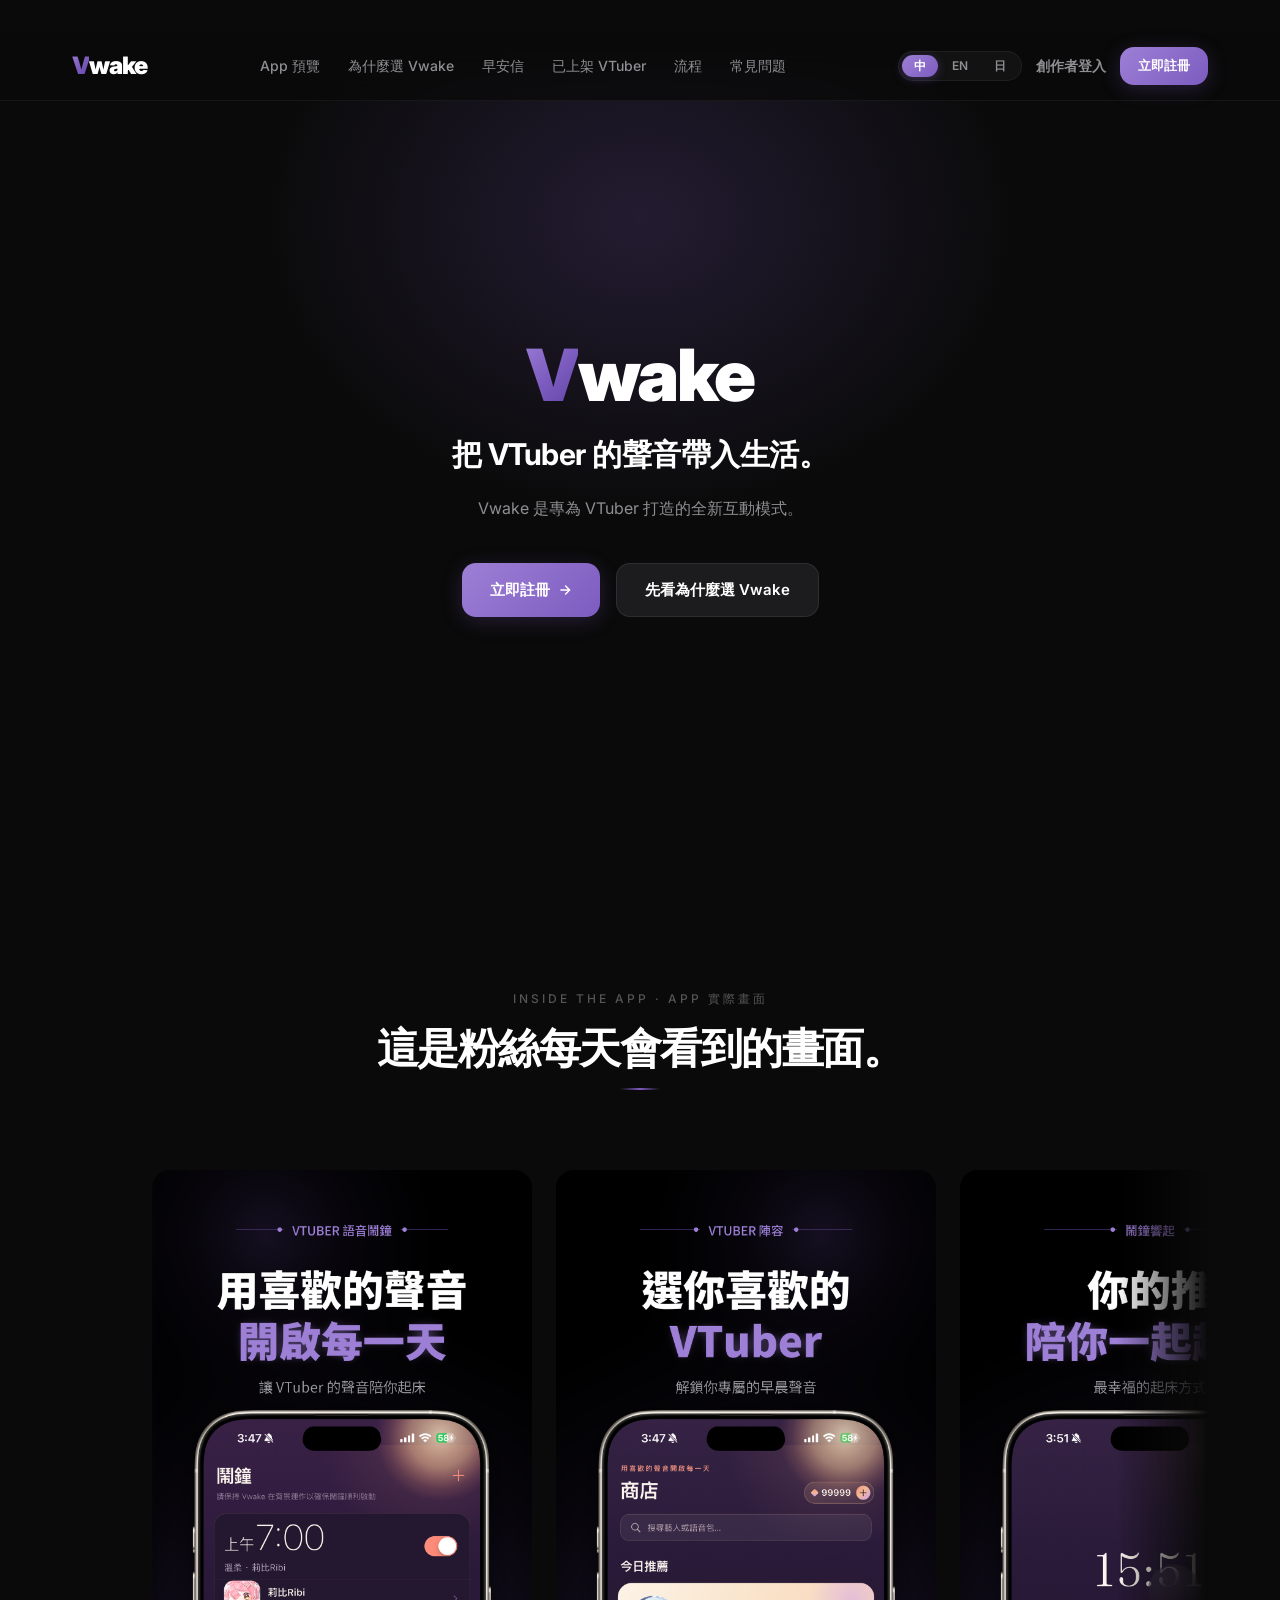
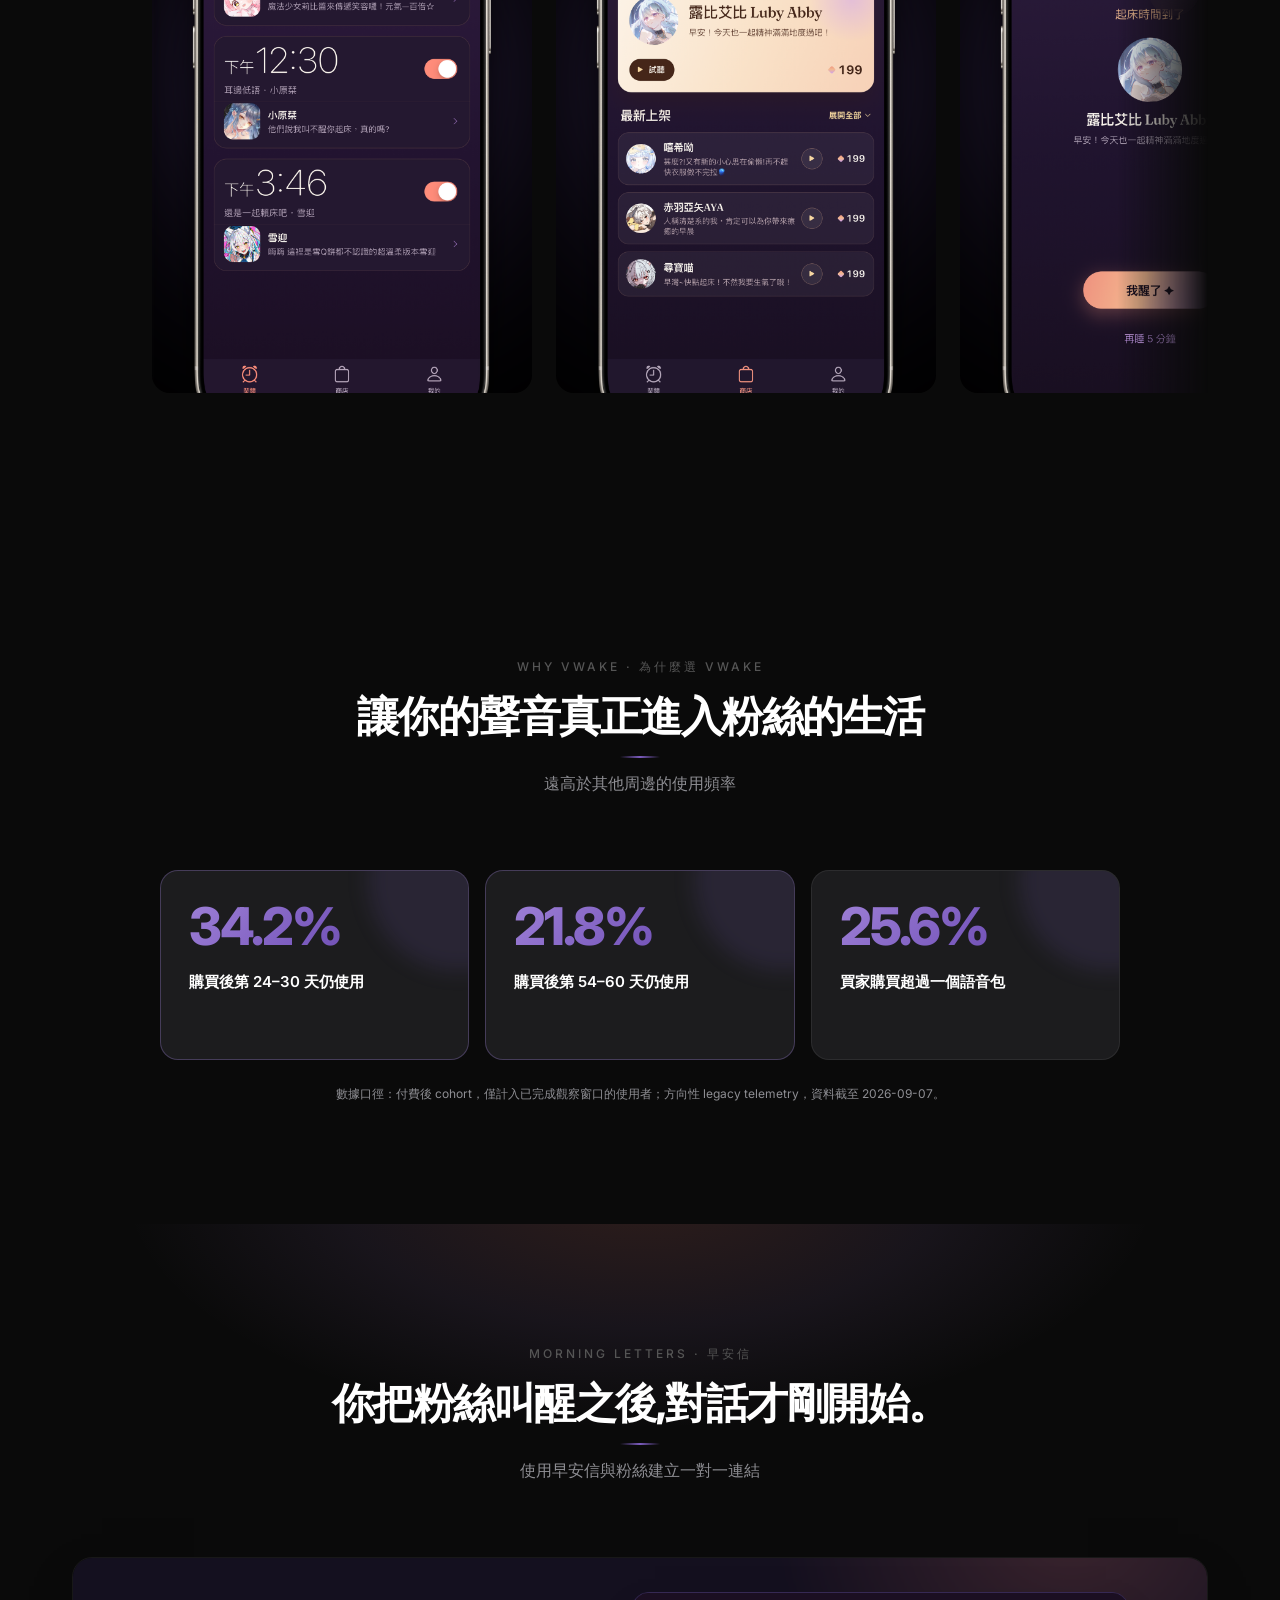
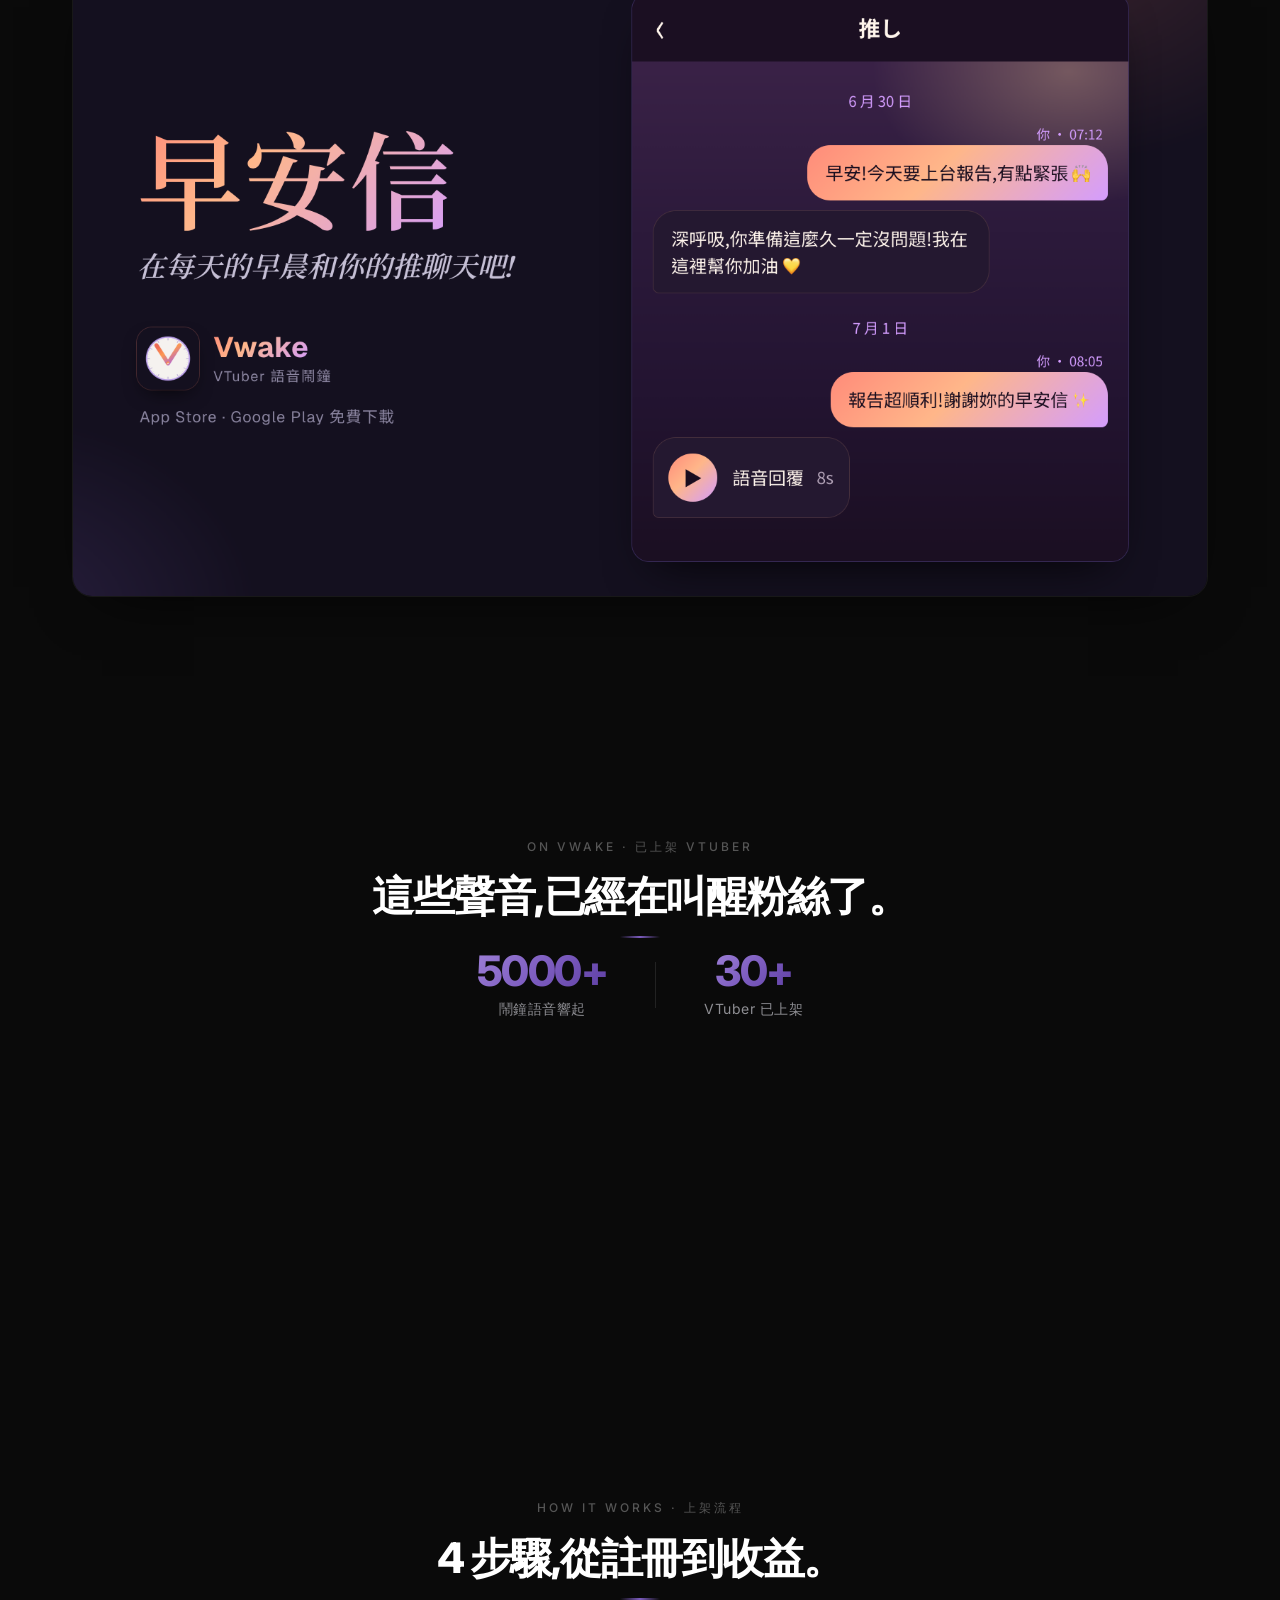
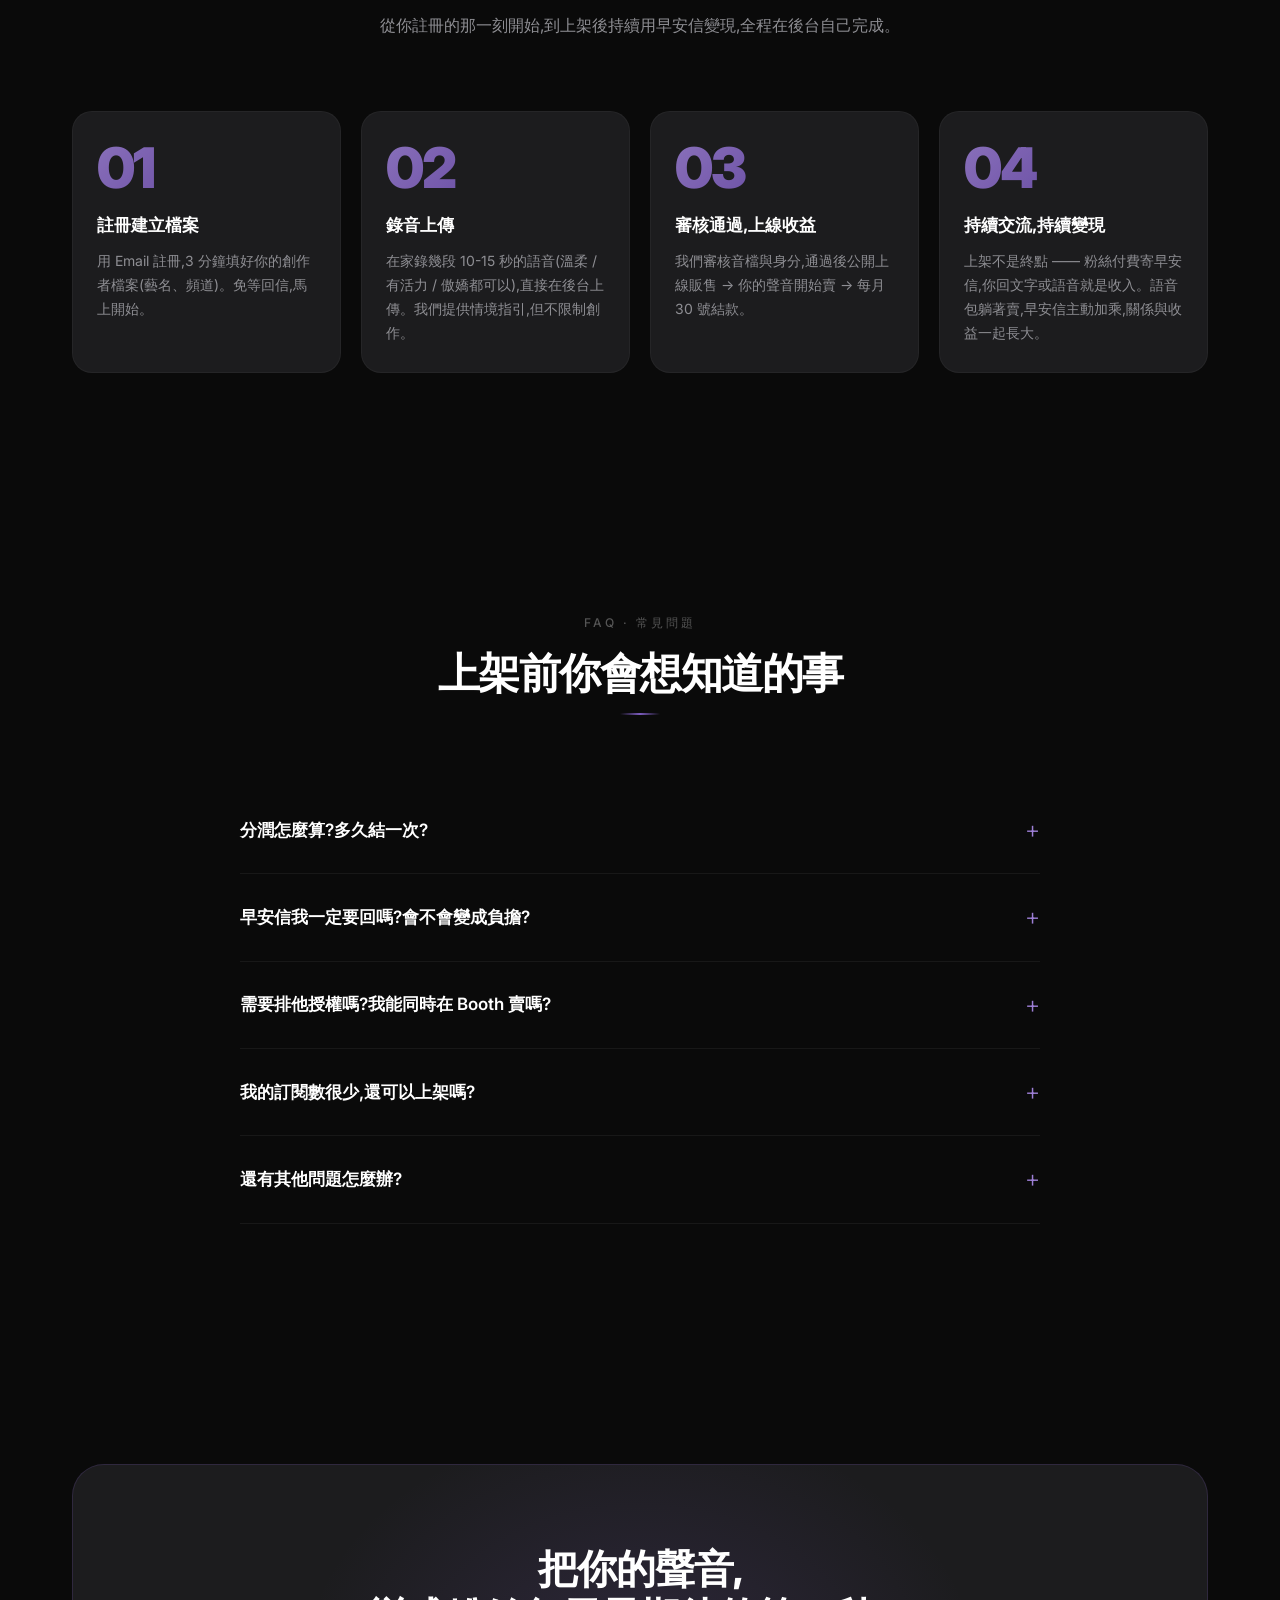
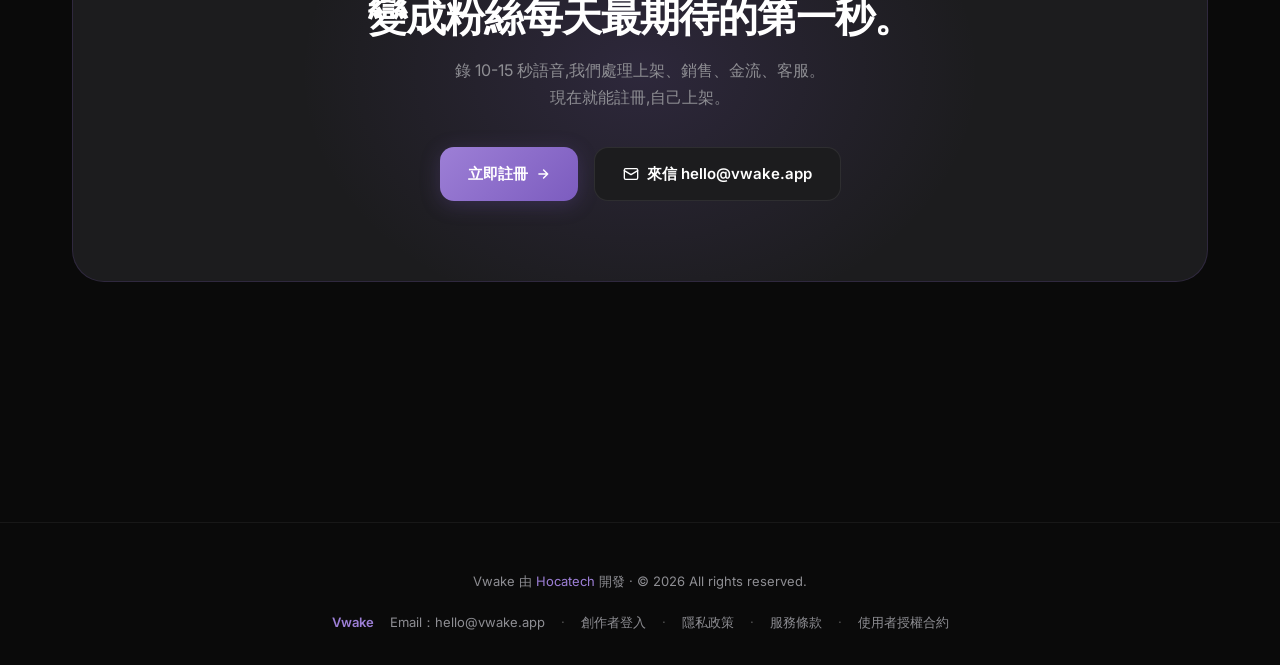
==== commit b4ed0f5c: "feat: refresh creator landing page messaging" ====
--- a/index.html
+++ b/index.html
@@ -191,17 +191,9 @@
     pointer-events: none; z-index: 0;
   }
   .hero > * { position: relative; z-index: 1; }
-  .hero-eyebrow {
-    font-size: 12px; letter-spacing: 4px; text-transform: uppercase;
-    color: var(--accent-light); font-weight: 600;
-    padding: 8px 18px; border-radius: 999px;
-    background: rgba(124, 92, 191, 0.12);
-    border: 1px solid rgba(124, 92, 191, 0.3);
-    margin-bottom: 28px;
-  }
   .hero-wordmark {
     font-size: 72px; font-weight: 900; letter-spacing: -2.5px;
-    line-height: 0.95; margin-bottom: 14px;
+    line-height: 0.95; margin-bottom: 24px;
   }
   .hero-wordmark .accent {
     background: var(--gradient);
@@ -261,70 +253,83 @@
     .section-title { font-size: 30px; }
   }
 
-  /* PILLARS */
-  .pillars-grid {
+  /* WHY VWAKE / RETENTION PROOF */
+  .why-metrics {
     display: grid;
-    grid-template-columns: 1fr 1fr;
-    gap: 24px;
-  }
-  @media (max-width: 880px) { .pillars-grid { grid-template-columns: 1fr; } }
+    grid-template-columns: repeat(3, 1fr);
+    gap: 16px;
+    max-width: 960px;
+    margin: 0 auto;
+  }
+  .why-metric {
+    position: relative;
+    overflow: hidden;
+    min-height: 190px;
+    padding: 30px 28px 26px;
+    background: var(--surface);
+    border: 1px solid rgba(255, 255, 255, 0.07);
+    border-radius: 18px;
+  }
+  .why-metric::after {
+    content: '';
+    position: absolute;
+    width: 180px;
+    height: 180px;
+    right: -80px;
+    top: -80px;
+    border-radius: 50%;
+    background: rgba(124, 92, 191, 0.14);
+    filter: blur(10px);
+    pointer-events: none;
+  }
+  .why-metric-featured { border-color: rgba(157, 127, 214, 0.32); }
+  .why-metric-number {
+    position: relative;
+    z-index: 1;
+    font-size: 52px;
+    font-weight: 800;
+    letter-spacing: -2px;
+    line-height: 1;
+    background: var(--gradient);
+    -webkit-background-clip: text;
+    background-clip: text;
+    -webkit-text-fill-color: transparent;
+  }
+  .why-metric-label {
+    position: relative;
+    z-index: 1;
+    margin-top: 18px;
+    font-size: 15px;
+    font-weight: 600;
+    line-height: 1.5;
+  }
+  .why-metric-detail {
+    position: relative;
+    z-index: 1;
+    margin-top: 12px;
+    color: var(--text-muted);
+    font-size: 13px;
+  }
+  .why-note {
+    max-width: 700px;
+    margin: 24px auto 0;
+    color: var(--text-muted);
+    font-size: 12px;
+    line-height: 1.7;
+    text-align: center;
+  }
+  @media (max-width: 880px) {
+    .why-metrics { grid-template-columns: 1fr; max-width: 560px; }
+    .why-metric { min-height: 0; }
+  }
 
   /* ===== Morning Letters — dawn palette ===== */
-  :root {
-    --ml-coral: #FF8C7A;
-    --ml-apricot: #FFB78A;
-    --ml-lilac: #D49DFF;
-    --ml-dawn: linear-gradient(135deg, #FF8C7A 0%, #FFB78A 44%, #D49DFF 100%);
-  }
   #letters { position: relative; isolation: isolate; }
   #letters::before {
     content: ''; position: absolute; left: 0; right: 0; top: 0; height: 560px;
     background: radial-gradient(720px 340px at 50% -40px, rgba(255,140,122,0.15), rgba(212,157,255,0.07) 42%, transparent 72%);
     pointer-events: none; z-index: -1;
   }
-  .ml-defs { position: absolute; width: 0; height: 0; }
-  .ml-grid { display: grid; grid-template-columns: repeat(2, 1fr); gap: 20px; max-width: 800px; margin: 0 auto; }
-  @media (max-width: 880px) { .ml-grid { grid-template-columns: 1fr; } }
-
-  .ml-card {
-    position: relative; overflow: hidden;
-    background: linear-gradient(180deg, rgba(42,26,45,0.5) 0%, var(--surface) 58%);
-    border: 1px solid rgba(255,140,122,0.14);
-    border-radius: var(--radius-card);
-    padding: 34px 30px 32px;
-    transition: transform 0.3s ease, border-color 0.3s ease;
-  }
-  .ml-card::before {
-    content: ''; position: absolute; top: 0; left: 0; right: 0; height: 2px;
-    background: var(--ml-dawn); opacity: 0.65;
-  }
-  .ml-card:hover { transform: translateY(-4px); border-color: rgba(255,140,122,0.42); }
-
-  .ml-icon {
-    width: 54px; height: 54px; border-radius: 16px;
-    display: grid; place-items: center;
-    background: rgba(255,140,122,0.10);
-    border: 1px solid rgba(255,140,122,0.22);
-    box-shadow: 0 0 0 6px rgba(255,140,122,0.045), 0 10px 26px -14px rgba(255,140,122,0.5);
-    margin-bottom: 22px;
-  }
-  .ml-icon svg { width: 27px; height: 27px; }
-
-  .ml-label {
-    font-size: 12px; letter-spacing: 3px; text-transform: uppercase;
-    font-weight: 700; color: var(--ml-apricot); margin-bottom: 12px;
-  }
-  .ml-title {
-    font-size: 23px; font-weight: 800; letter-spacing: -0.6px;
-    line-height: 1.3; margin-bottom: 14px; color: var(--text);
-  }
-  .ml-quote {
-    font-size: 15px; font-weight: 500; color: var(--text);
-    margin-bottom: 14px; padding-left: 13px;
-    border-left: 2px solid var(--ml-coral); line-height: 1.55;
-  }
-  .ml-desc { font-size: 14.5px; color: var(--text-muted); line-height: 1.75; margin: 0; }
-
   .letters-banner {
     margin-top: 44px;
     border-radius: var(--radius-card);
@@ -333,54 +338,6 @@
     box-shadow: 0 20px 60px -30px rgba(0,0,0,0.9);
   }
   .letters-banner img { width: 100%; height: auto; display: block; }
-
-  .pillar {
-    background: var(--surface);
-    border-radius: var(--radius-card);
-    padding: 40px 36px;
-    border: 1px solid rgba(255, 255, 255, 0.04);
-    transition: transform 0.3s ease, border-color 0.3s ease, background 0.3s ease;
-    position: relative;
-    overflow: hidden;
-  }
-  .pillar::before {
-    content: ''; position: absolute; top: 0; right: 0;
-    width: 220px; height: 220px;
-    background: radial-gradient(circle at top right, rgba(124, 92, 191, 0.15), transparent 70%);
-    pointer-events: none;
-  }
-  .pillar:hover {
-    transform: translateY(-4px);
-    border-color: rgba(124, 92, 191, 0.4);
-    background: var(--surface-2);
-  }
-  .pillar-num {
-    font-size: 13px; letter-spacing: 4px; font-weight: 700;
-    color: var(--accent-light); margin-bottom: 16px;
-  }
-  .pillar-title {
-    font-size: 26px; font-weight: 800; letter-spacing: -0.8px;
-    line-height: 1.25; margin-bottom: 14px;
-  }
-  .pillar-quote {
-    font-size: 17px; font-weight: 500; color: var(--text);
-    margin-bottom: 18px; padding-left: 14px;
-    border-left: 2px solid var(--accent); line-height: 1.5;
-  }
-  .pillar-desc {
-    font-size: 15px; color: var(--text-muted);
-    line-height: 1.75; margin-bottom: 20px;
-  }
-  .pillar-points { list-style: none; padding: 0; margin: 0; }
-  .pillar-points li {
-    font-size: 14px; color: var(--text-muted);
-    padding: 8px 0 8px 24px; position: relative;
-    line-height: 1.6;
-  }
-  .pillar-points li::before {
-    content: '→'; position: absolute; left: 0; top: 8px;
-    color: var(--accent-light); font-weight: 700;
-  }
 
   /* ROSTER stats */
   .roster-stats { display: flex; align-items: center; justify-content: center; gap: 48px; margin: 4px 0 22px; }
@@ -747,16 +704,12 @@
 
 <!-- ============ HERO ============ -->
 <section class="hero">
-  <div class="hero-eyebrow">專為 VTUBER 而生</div>
   <h1 class="hero-wordmark"><span class="accent">V</span>wake</h1>
   <p class="hero-tagline">
-    掌握粉絲每天起床的<br>第一個時刻。
+    把 VTuber 的聲音帶入生活。
   </p>
   <p class="hero-desc">
-    Vwake 是專為 VTuber 打造的全新互動模式。<br>
-    粉絲用你的聲音當鬧鐘醒來,再付費寄早安信給你 ——<br>
-    從起床的第一秒,到每天的一句對話,<br>
-    你只要錄音、回信。
+    Vwake 是專為 VTuber 打造的全新互動模式。
   </p>
   <div class="hero-ctas">
     <button type="button" class="btn btn-primary" data-open-apply>
@@ -798,70 +751,36 @@
   </div>
 </section>
 
-<!-- ============ WHY VWAKE / PILLARS ============ -->
+<!-- ============ WHY VWAKE / RETENTION PROOF ============ -->
 <section class="section" id="why">
   <div class="container">
     <div class="section-header">
       <div class="section-label">Why Vwake · 為什麼選 Vwake</div>
-      <h2 class="section-title">讓你每天出現在粉絲生活裡的那一刻。</h2>
+      <h2 class="section-title">讓你的聲音真正進入粉絲的生活</h2>
       <div class="divider"></div>
-      <p class="section-desc">
-        其他平台賣完一個檔案就結束;Vwake 把你變成粉絲每天起床第一秒。
-      </p>
+      <p class="section-desc">遠高於其他周邊的使用頻率</p>
     </div>
 
-    <div class="pillars-grid">
-      <!-- Pillar 1: 每日觸達 -->
-      <div class="pillar">
-        <div class="pillar-num">— 01 / 每日觸達 —</div>
-        <h3 class="pillar-title">每天聽,不只聽一次。</h3>
-        <p class="pillar-quote">
-          粉絲設你的聲音當鬧鐘 = 你在粉絲每天起床時都出現一次。
-        </p>
-        <p class="pillar-desc">
-          Booth、Fanbox 賣語音包,粉絲下載後會聽兩三次然後忘掉。Vwake 把你變成日常 — 起床第一秒就是你,關掉鬧鐘的瞬間是對你的暱稱。
-        </p>
-      </div>
-
-      <!-- Pillar 2: 整合 = 摩擦最低 -->
-      <div class="pillar">
-        <div class="pillar-num">— 02 / 整合 / Integration —</div>
-        <h3 class="pillar-title">第一個將語音包與鬧鐘 App 整合的平台。</h3>
-        <p class="pillar-quote">
-          粉絲不用切換 App、不用轉檔。買完直接設成鬧鐘。
-        </p>
-        <p class="pillar-desc">
-          其他平台買語音包 = 下載檔案 + 自己處理 + 找鬧鐘 App 設定。Vwake 直接內建在 App 裡,粉絲一鍵購買、一鍵設定。摩擦越低,你的轉換越高。
-        </p>
-      </div>
+    <div class="why-metrics">
+      <article class="why-metric why-metric-featured">
+        <div class="why-metric-number">34.2%</div>
+        <div class="why-metric-label">購買後第 24–30 天仍使用</div>
+      </article>
+
+      <article class="why-metric why-metric-featured">
+        <div class="why-metric-number">21.8%</div>
+        <div class="why-metric-label">購買後第 54–60 天仍使用</div>
+      </article>
+
+      <article class="why-metric">
+        <div class="why-metric-number">25.6%</div>
+        <div class="why-metric-label">買家購買超過一個語音包</div>
+      </article>
     </div>
 
-    <!-- Second row: 長期價值 + 拓展觀眾 -->
-    <div class="pillars-grid" style="margin-top: 24px;">
-      <!-- Pillar 3: 長期價值 -->
-      <div class="pillar">
-        <div class="pillar-num">— 03 / 長期價值 / LASTING VALUE —</div>
-        <h3 class="pillar-title">讓每一段聲音，持續陪伴粉絲。</h3>
-        <p class="pillar-quote">
-          作品不只被收藏，更成為粉絲每天回到你的理由。
-        </p>
-        <p class="pillar-desc">
-          Vwake 負責上架、銷售、金流與客服，讓你專注創作。每一組語音都能在粉絲的日常中持續被使用，並透過穩定分潤累積長期價值；早安信則讓你在想互動時，延伸更深的陪伴。
-        </p>
-      </div>
-
-      <!-- Pillar 4: 拓展觀眾 -->
-      <div class="pillar">
-        <div class="pillar-num">— 04 / 拓展觀眾 / Audience Expansion —</div>
-        <h3 class="pillar-title">平台流量,變成你的新粉絲。</h3>
-        <p class="pillar-quote">
-          用戶每天打開 App 解鬧鐘 — 下一個被聽見的聲音可能就是你。
-        </p>
-        <p class="pillar-desc">
-          Vwake 的核心流程是「每天起床被推叫醒」,鬧鐘解除後會自動進入語音商店,等於每位用戶每天必經商店一次。當其他箱粉絲、個人勢觀眾、剛入坑 VTuber 的新觀眾在商店瀏覽時,很容易因你的聲音特質與人設而產生興趣,進而成為新粉絲。
-        </p>
-      </div>
-    </div>
+    <p class="why-note">
+      數據口徑：付費後 cohort，僅計入已完成觀察窗口的使用者；方向性 legacy telemetry，資料截至 2026-09-07。
+    </p>
   </div>
 </section>
 
@@ -873,56 +792,8 @@
       <h2 class="section-title">你把粉絲叫醒之後,對話才剛開始。</h2>
       <div class="divider"></div>
       <p class="section-desc">
-        鬧鐘讓你成為粉絲每天的第一秒;早安信讓那一秒延續成一段對話,並多開一條收益。<br>
-        從起床第一秒,到每天的一段對話 —— 同一個每日迴圈。
+        使用早安信與粉絲建立一對一連結
       </p>
-    </div>
-
-    <svg class="ml-defs" aria-hidden="true"><defs>
-      <linearGradient id="mlDawnGrad" x1="0" y1="0" x2="24" y2="24" gradientUnits="userSpaceOnUse">
-        <stop offset="0" stop-color="#FF8C7A"/>
-        <stop offset="0.5" stop-color="#FFB78A"/>
-        <stop offset="1" stop-color="#D49DFF"/>
-      </linearGradient>
-    </defs></svg>
-
-    <div class="ml-grid">
-      <!-- 起床第一刻 -->
-      <div class="ml-card">
-        <div class="ml-icon">
-          <svg viewBox="0 0 24 24" fill="none" stroke="url(#mlDawnGrad)" stroke-width="1.8" stroke-linecap="round" stroke-linejoin="round">
-            <path d="M6.5 16a5.5 5.5 0 0 1 11 0"/>
-            <line x1="12" y1="3" x2="12" y2="5.5"/>
-            <line x1="4.4" y1="8.4" x2="6.1" y2="10.1"/>
-            <line x1="19.6" y1="8.4" x2="17.9" y2="10.1"/>
-            <line x1="2.5" y1="16" x2="5" y2="16"/>
-            <line x1="19" y1="16" x2="21.5" y2="16"/>
-            <line x1="3.5" y1="20" x2="20.5" y2="20"/>
-          </svg>
-        </div>
-        <div class="ml-label">起床第一刻</div>
-        <h3 class="ml-title">鬧鐘關掉的下一秒,他想跟你說話。</h3>
-        <p class="ml-quote">觸發點就長在鬧鐘之後,你不必另外導流。</p>
-        <p class="ml-desc">
-          粉絲被你的聲音叫醒、關掉鬧鐘 —— 那股餘溫正是他最想回應你的時刻。早安信的寄信窗口限定當地上午,接住的就是這段情緒。
-        </p>
-      </div>
-
-      <!-- 深度交流 -->
-      <div class="ml-card">
-        <div class="ml-icon">
-          <svg viewBox="0 0 24 24" fill="none" stroke="url(#mlDawnGrad)" stroke-width="1.8" stroke-linecap="round" stroke-linejoin="round">
-            <path d="M18.5 13.5a1.8 1.8 0 0 0 1.8-1.8V6.3a1.8 1.8 0 0 0-1.8-1.8H8.2a1.8 1.8 0 0 0-1.8 1.8"/>
-            <path d="M16 17.7a1.8 1.8 0 0 1-1.8 1.8H8.4L4.7 22.3v-11a1.8 1.8 0 0 1 1.8-1.8h7.7A1.8 1.8 0 0 1 16 11.3z"/>
-          </svg>
-        </div>
-        <div class="ml-label">深度交流</div>
-        <h3 class="ml-title">他不再只是聽你,他能被你聽見。</h3>
-        <p class="ml-quote">單向廣播,變成一對一、不公開的對話。</p>
-        <p class="ml-desc">
-          粉絲寄一封文字早安信給你並付費,請你用文字或語音回覆 —— 你可以在後台打字,也可以直接錄音或上傳音檔。回覆只有他看得到,是專屬於他的一句早安。
-        </p>
-      </div>
     </div>
 
     <div class="letters-banner">
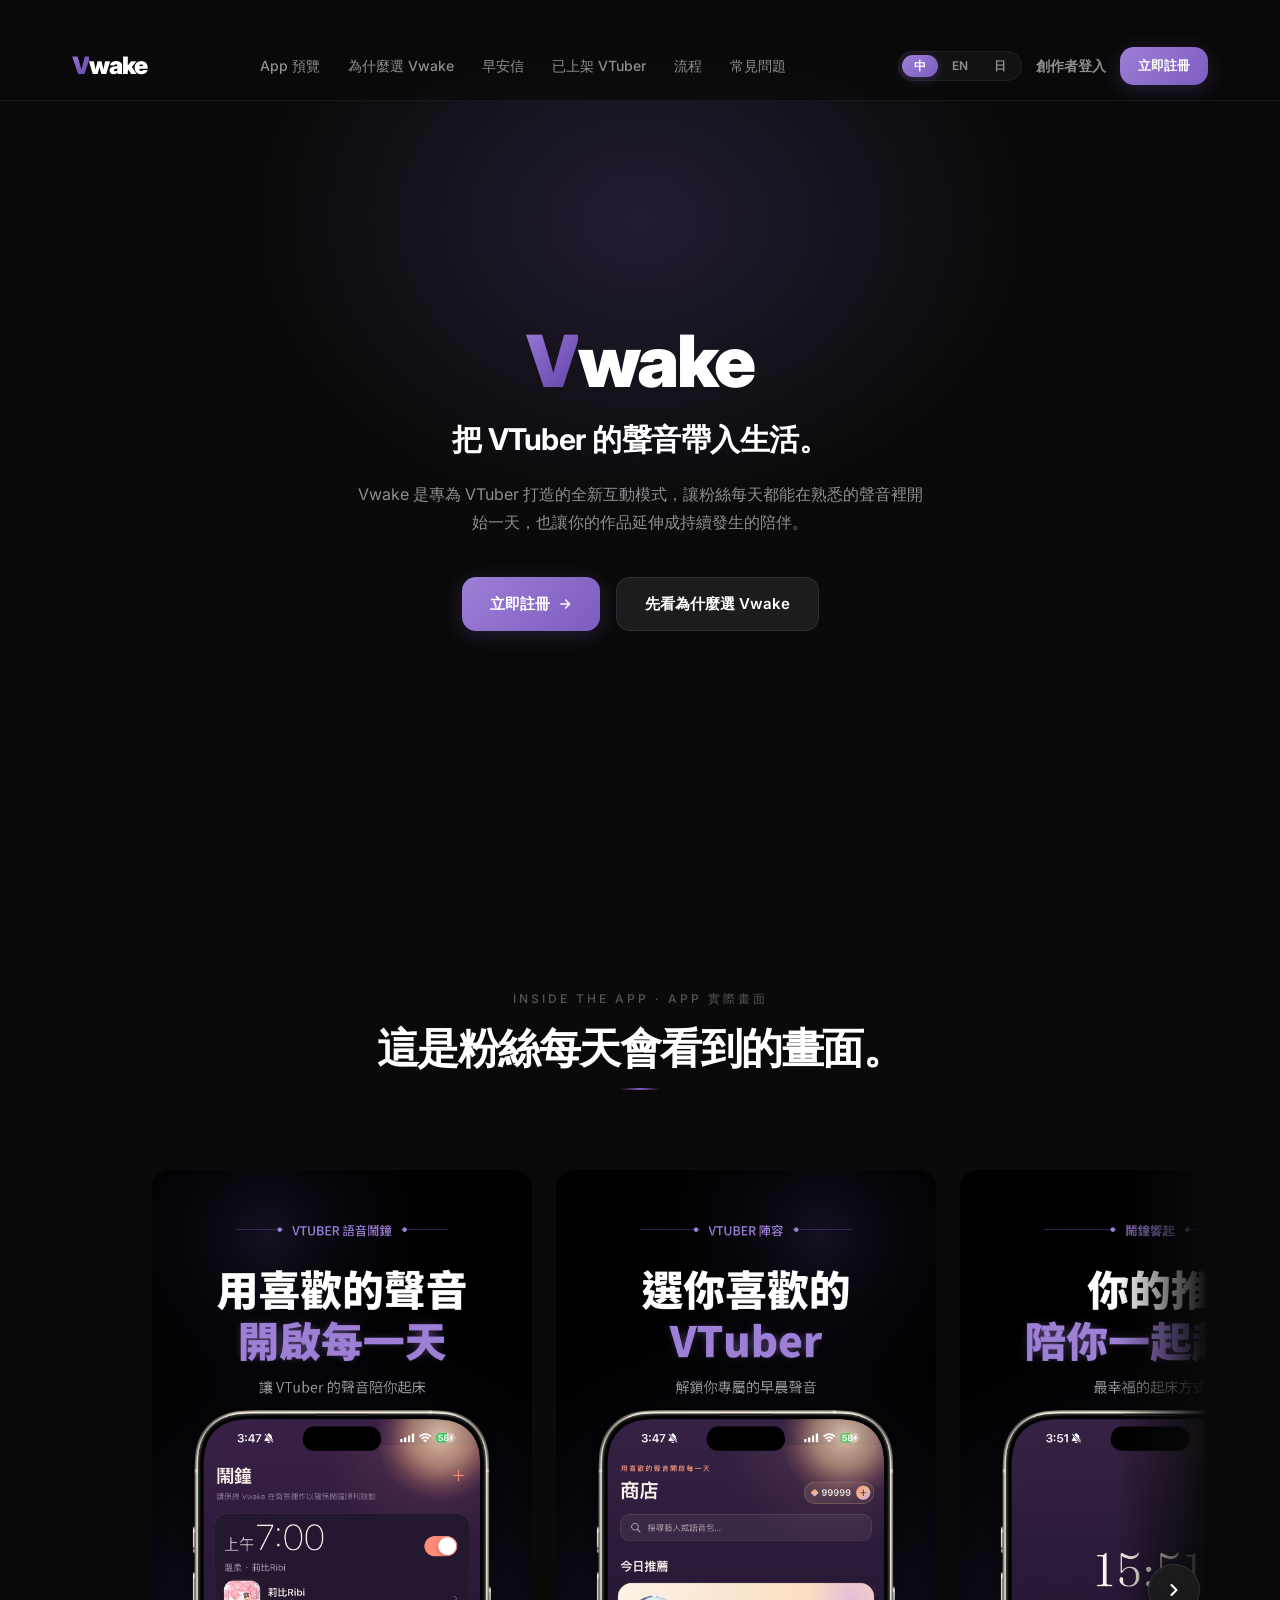
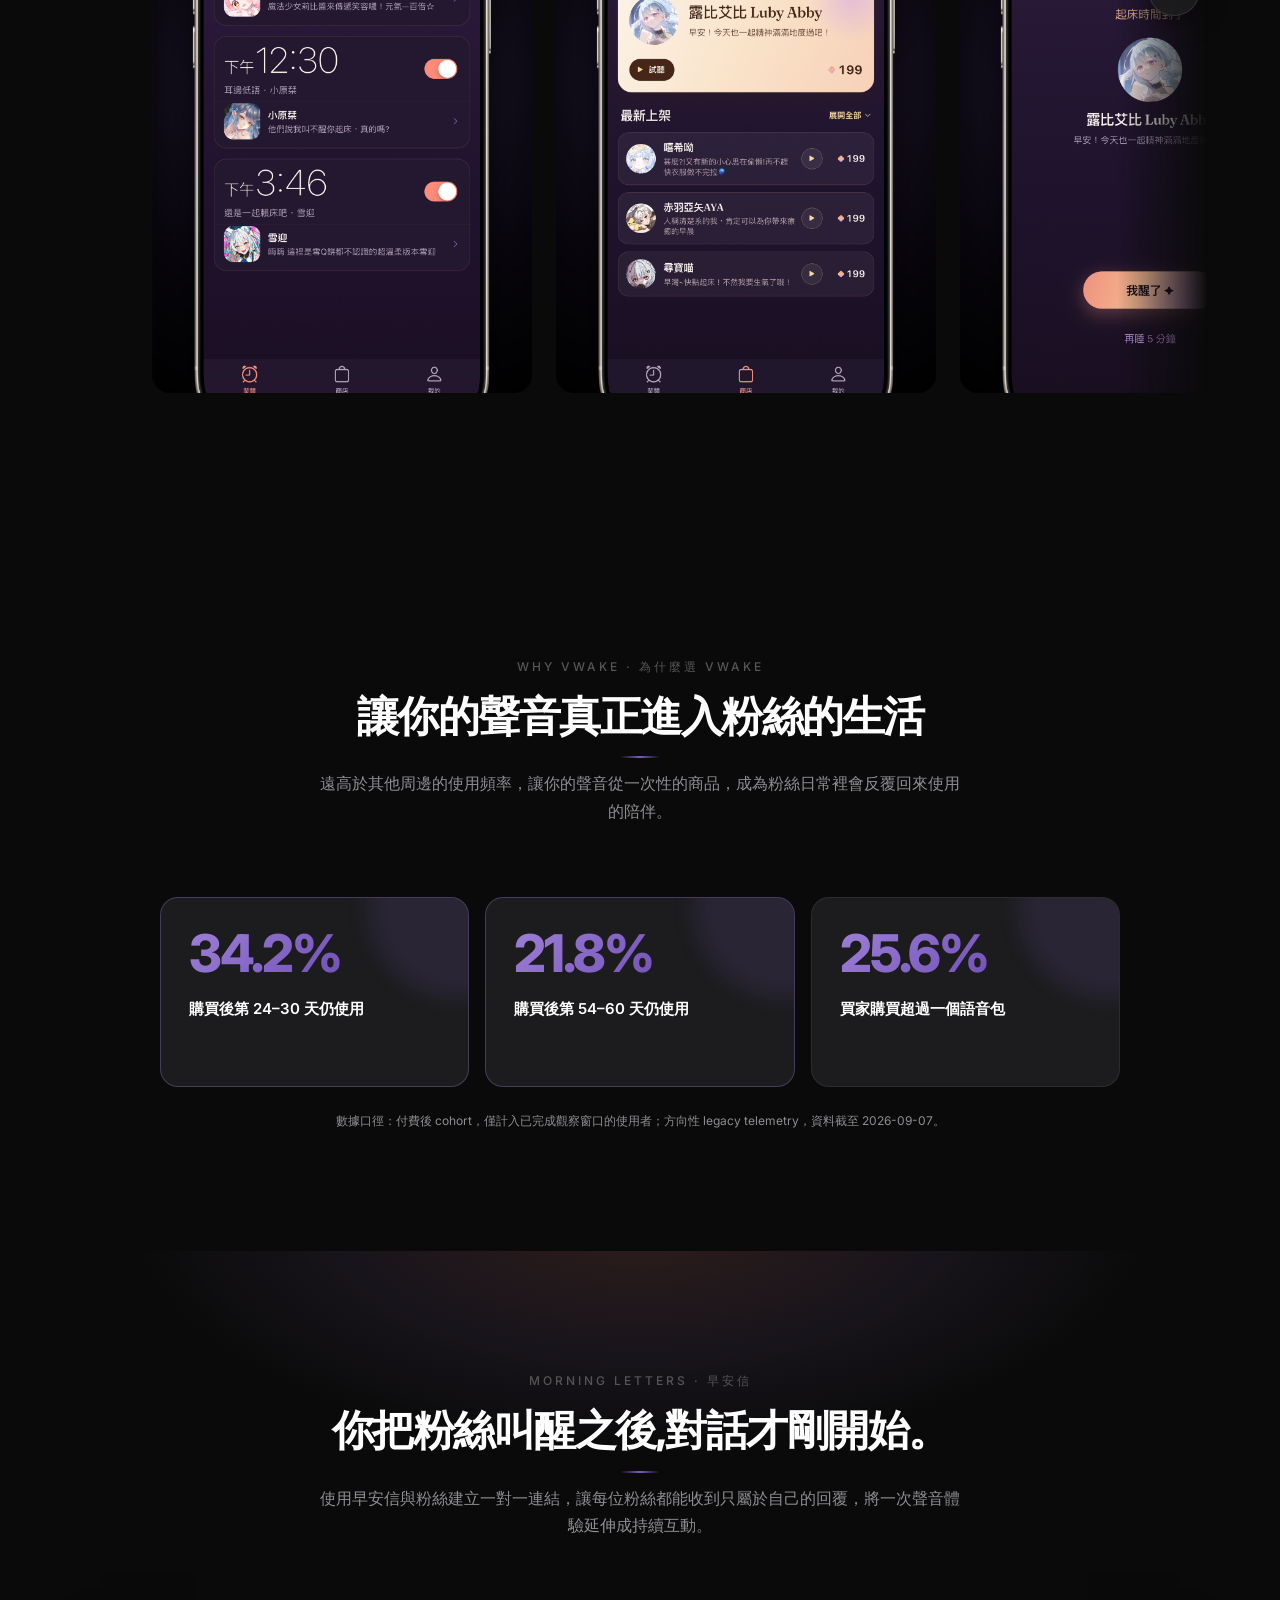
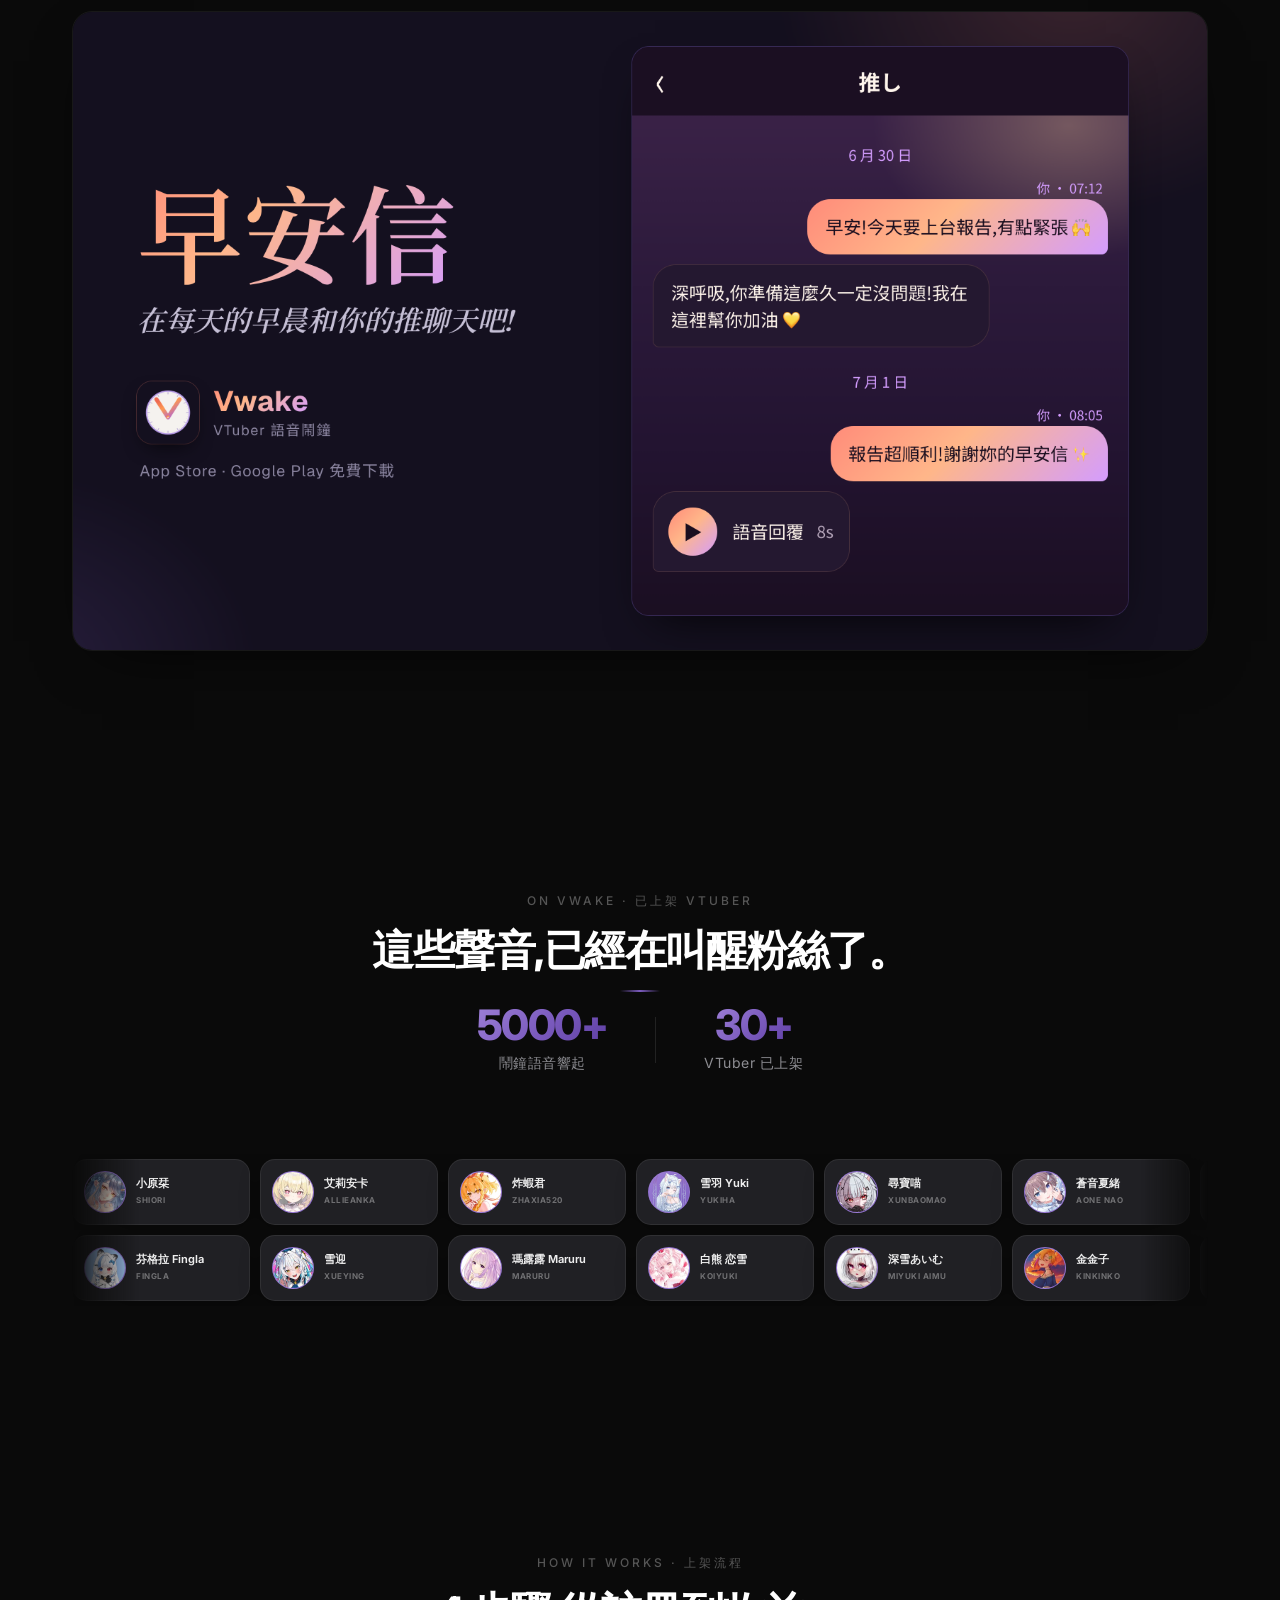
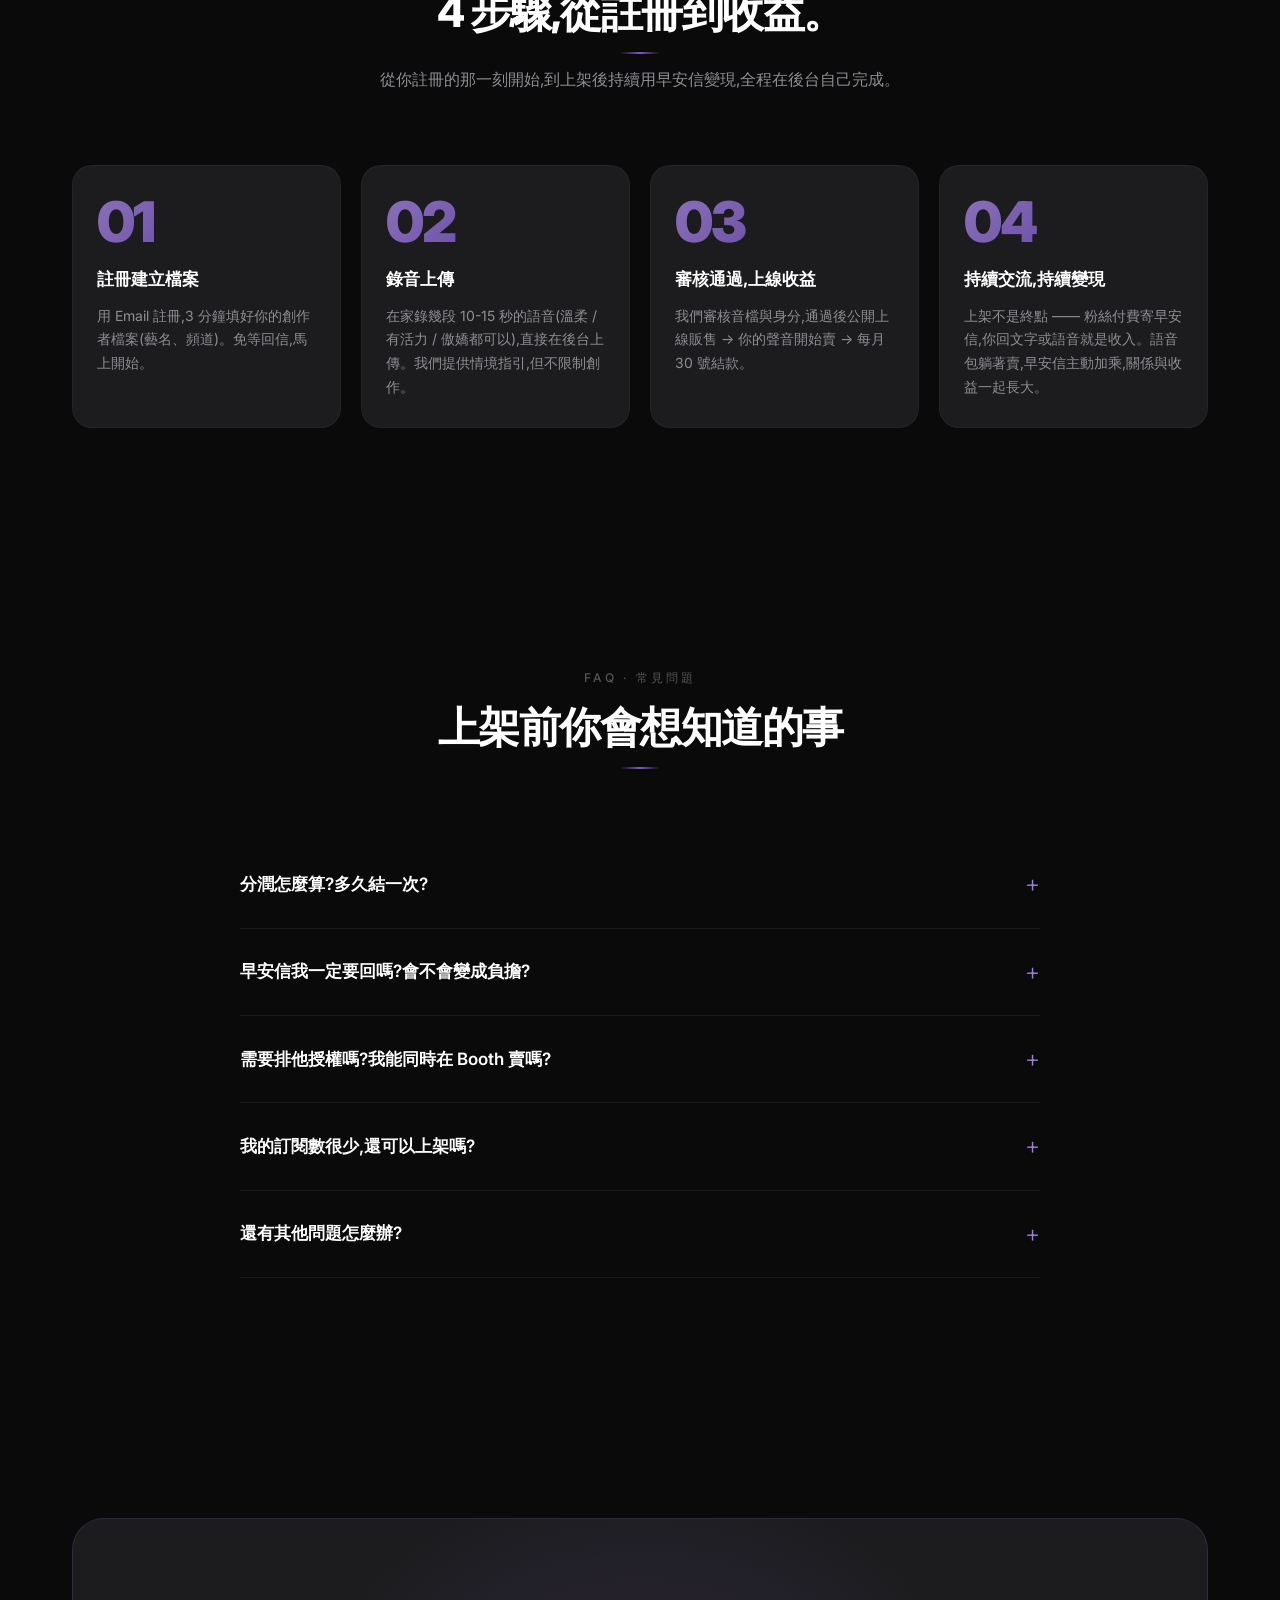
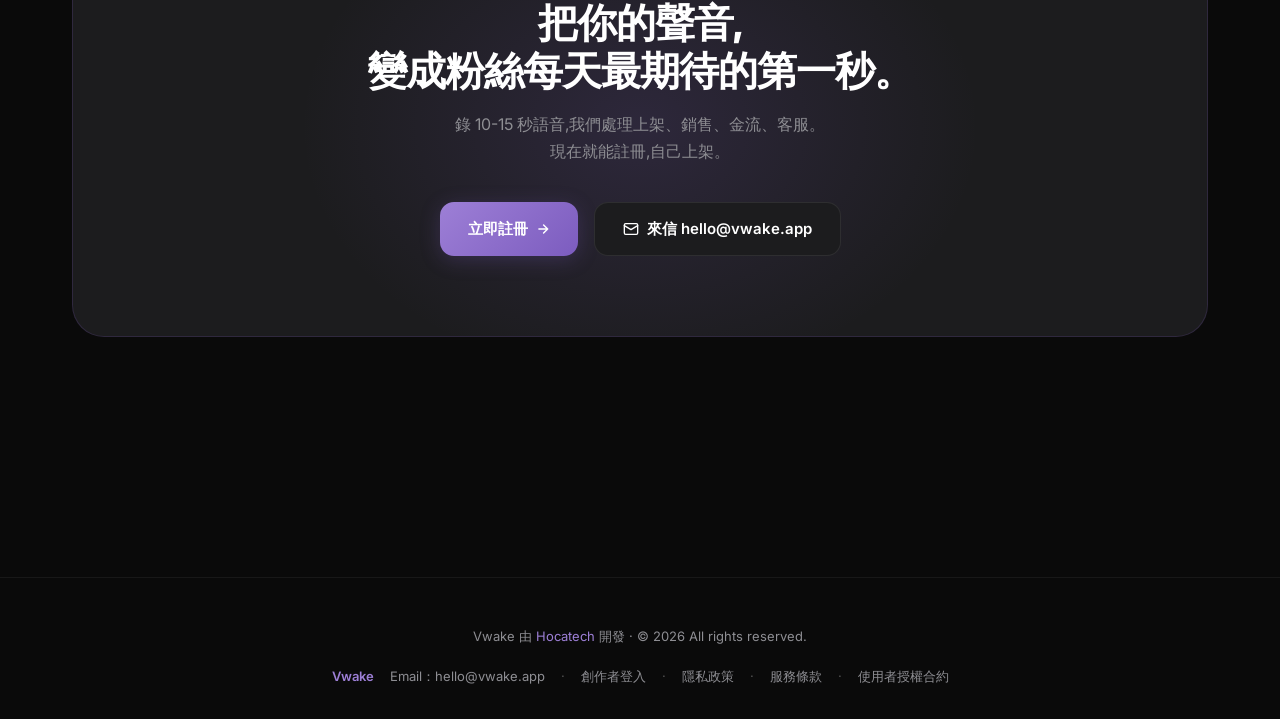
==== commit 2e058dae: "feat: expand localized landing page copy" ====
--- a/index.html
+++ b/index.html
@@ -709,7 +709,7 @@
     把 VTuber 的聲音帶入生活。
   </p>
   <p class="hero-desc">
-    Vwake 是專為 VTuber 打造的全新互動模式。
+    Vwake 是專為 VTuber 打造的全新互動模式，讓粉絲每天都能在熟悉的聲音裡開始一天，也讓你的作品延伸成持續發生的陪伴。
   </p>
   <div class="hero-ctas">
     <button type="button" class="btn btn-primary" data-open-apply>
@@ -758,7 +758,7 @@
       <div class="section-label">Why Vwake · 為什麼選 Vwake</div>
       <h2 class="section-title">讓你的聲音真正進入粉絲的生活</h2>
       <div class="divider"></div>
-      <p class="section-desc">遠高於其他周邊的使用頻率</p>
+      <p class="section-desc">遠高於其他周邊的使用頻率，讓你的聲音從一次性的商品，成為粉絲日常裡會反覆回來使用的陪伴。</p>
     </div>
 
     <div class="why-metrics">
@@ -792,7 +792,7 @@
       <h2 class="section-title">你把粉絲叫醒之後,對話才剛開始。</h2>
       <div class="divider"></div>
       <p class="section-desc">
-        使用早安信與粉絲建立一對一連結
+        使用早安信與粉絲建立一對一連結，讓每位粉絲都能收到只屬於自己的回覆，將一次聲音體驗延伸成持續互動。
       </p>
     </div>
 
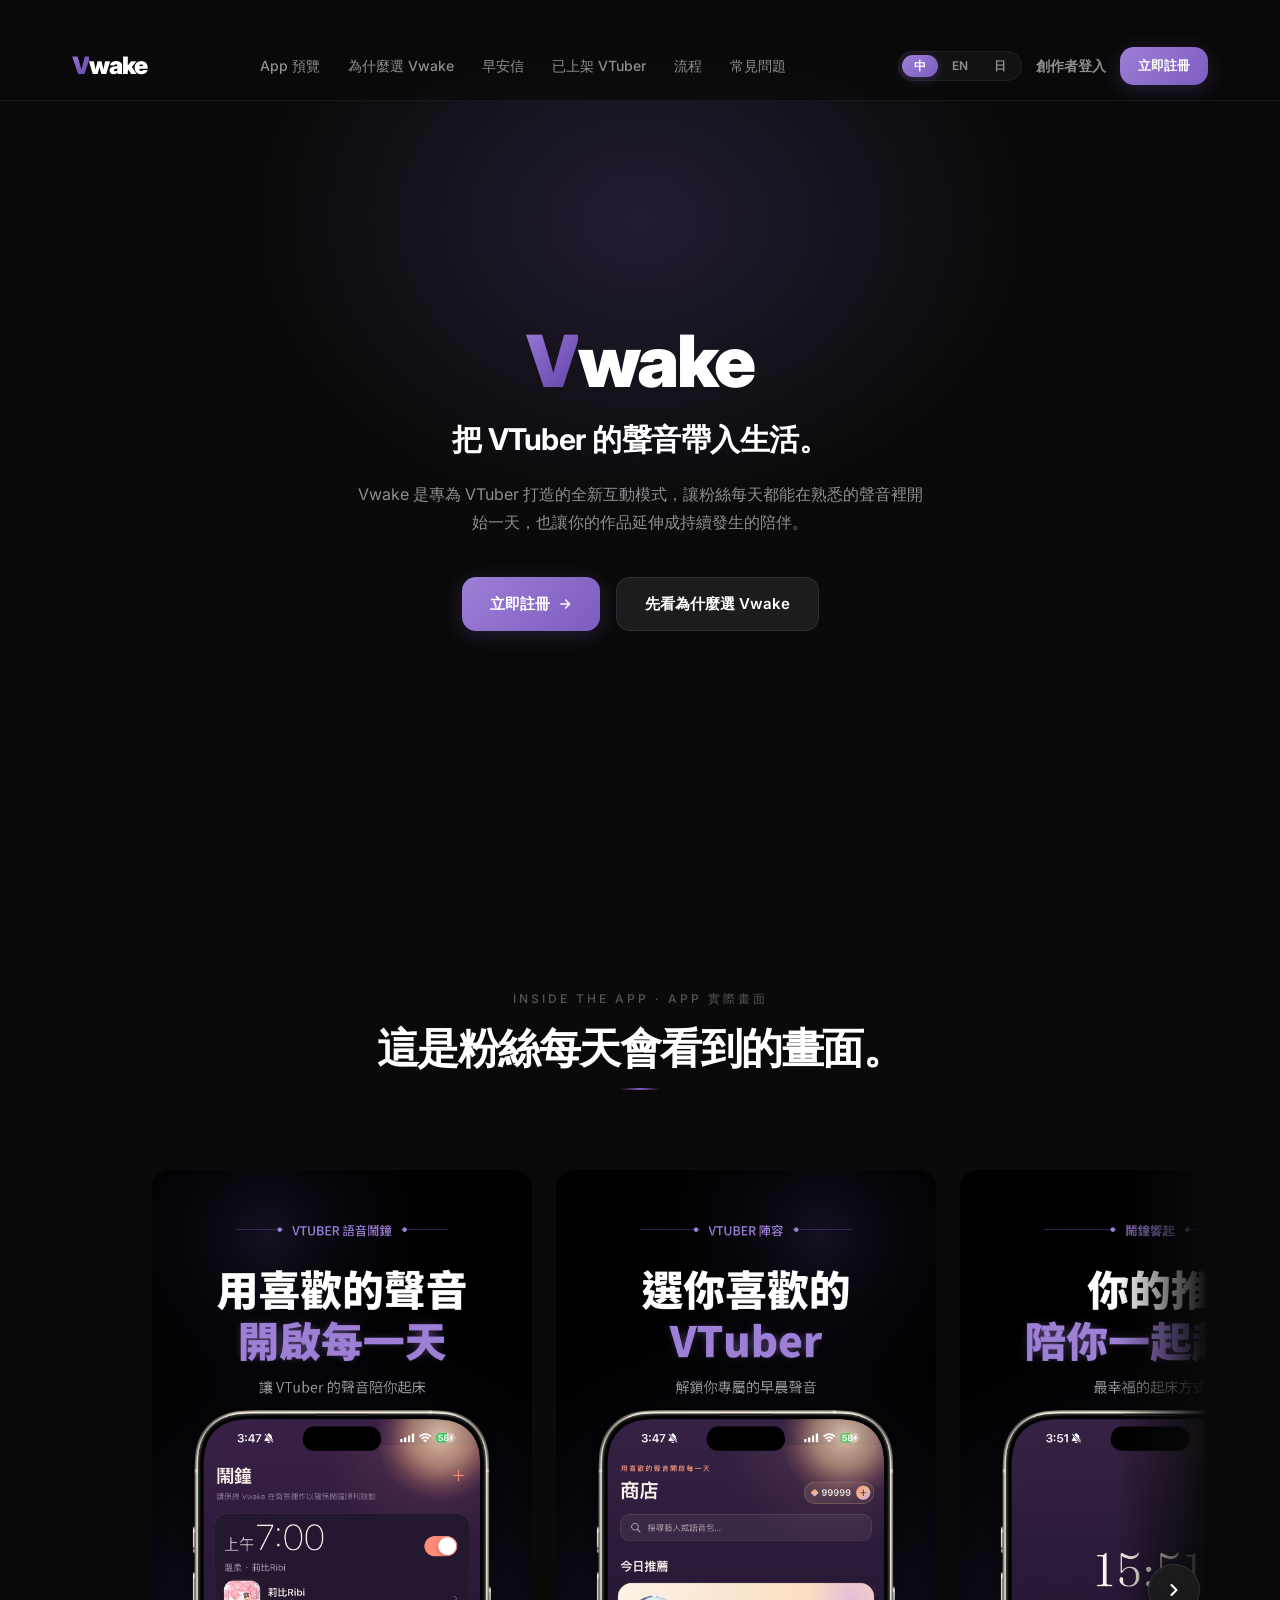
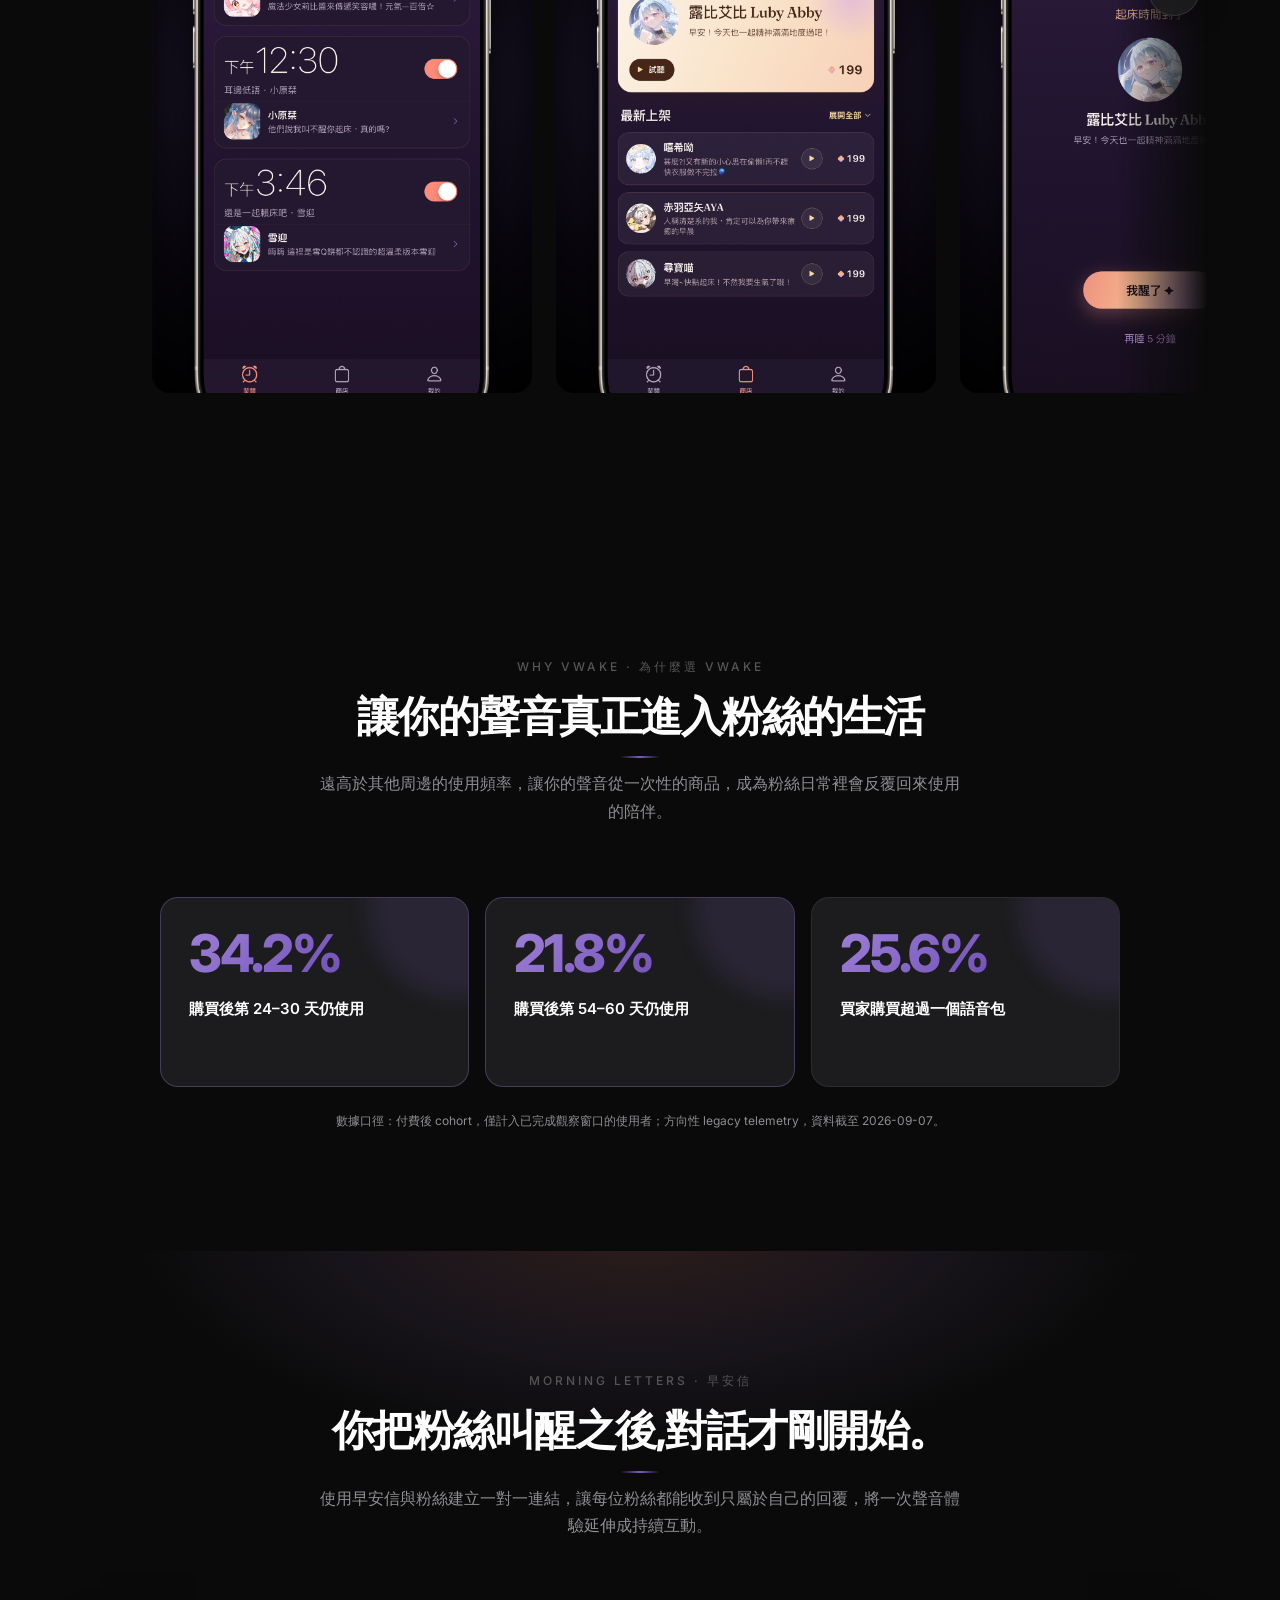
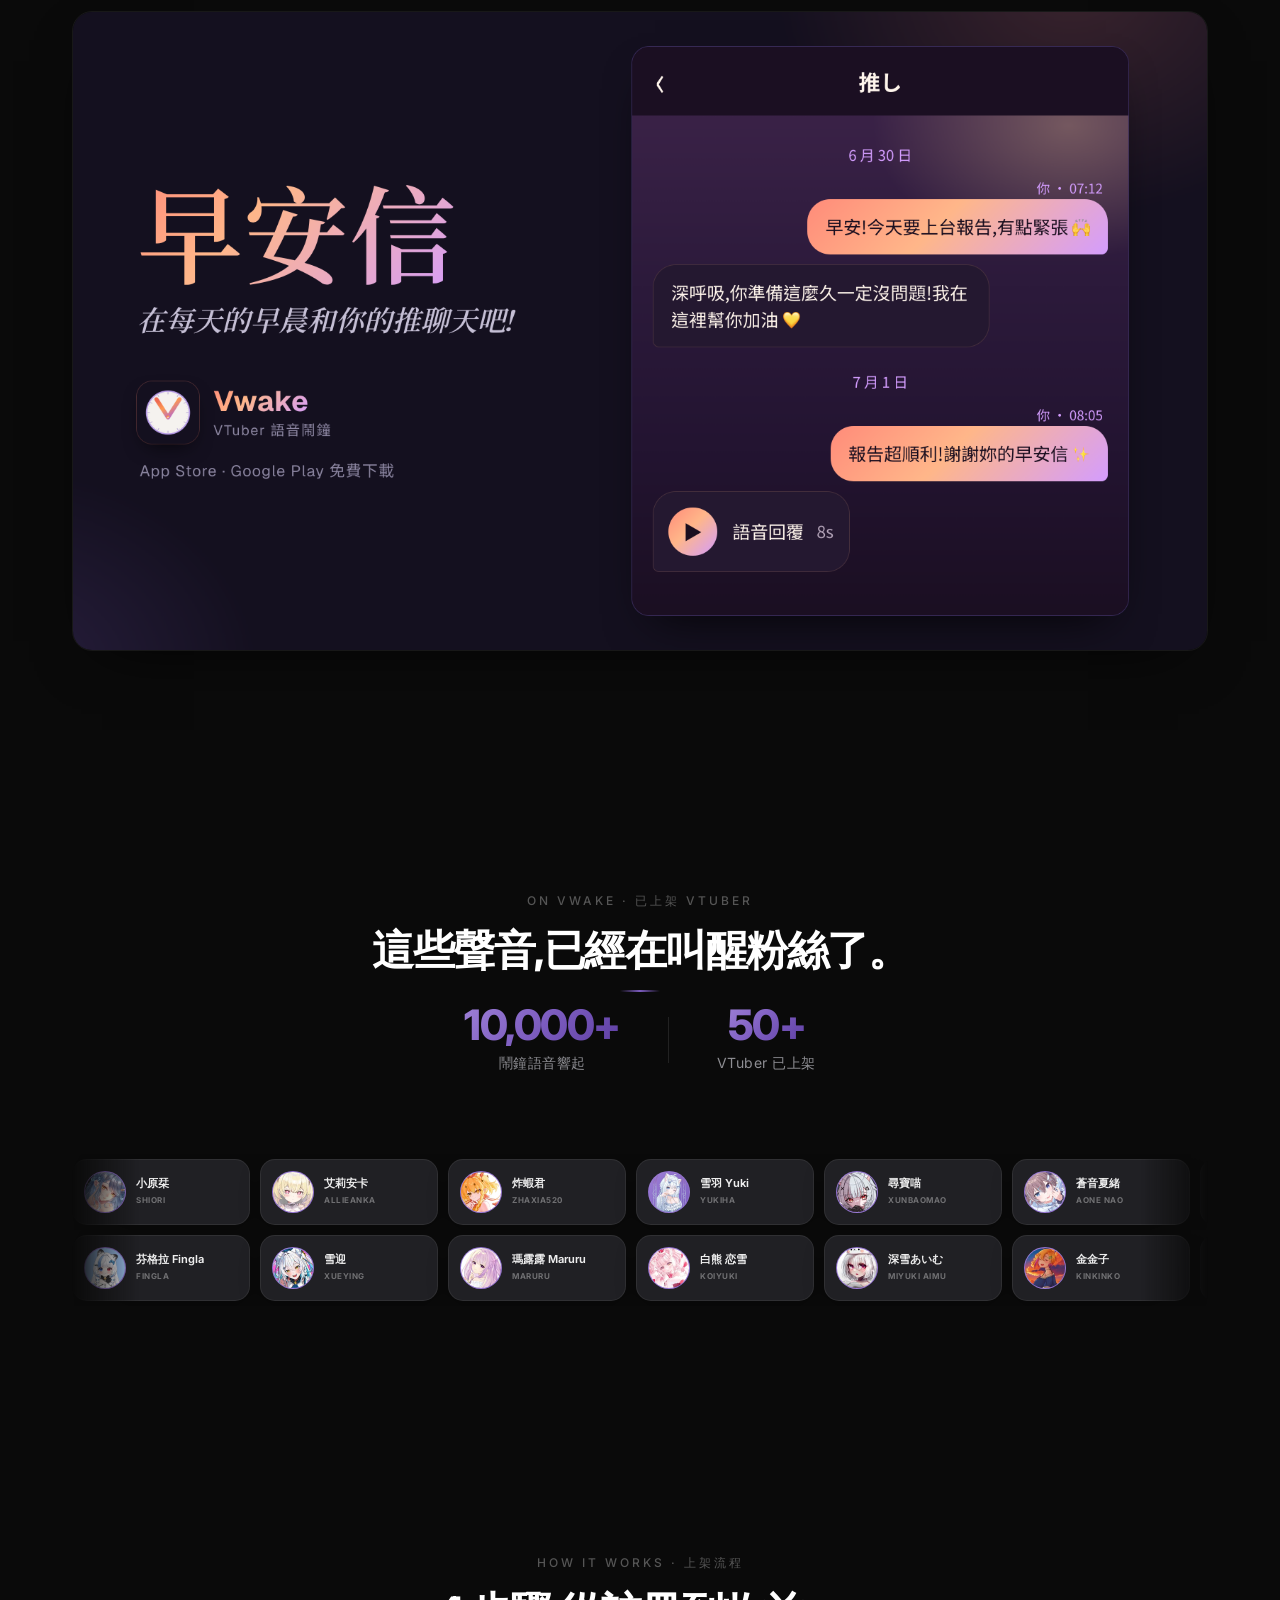
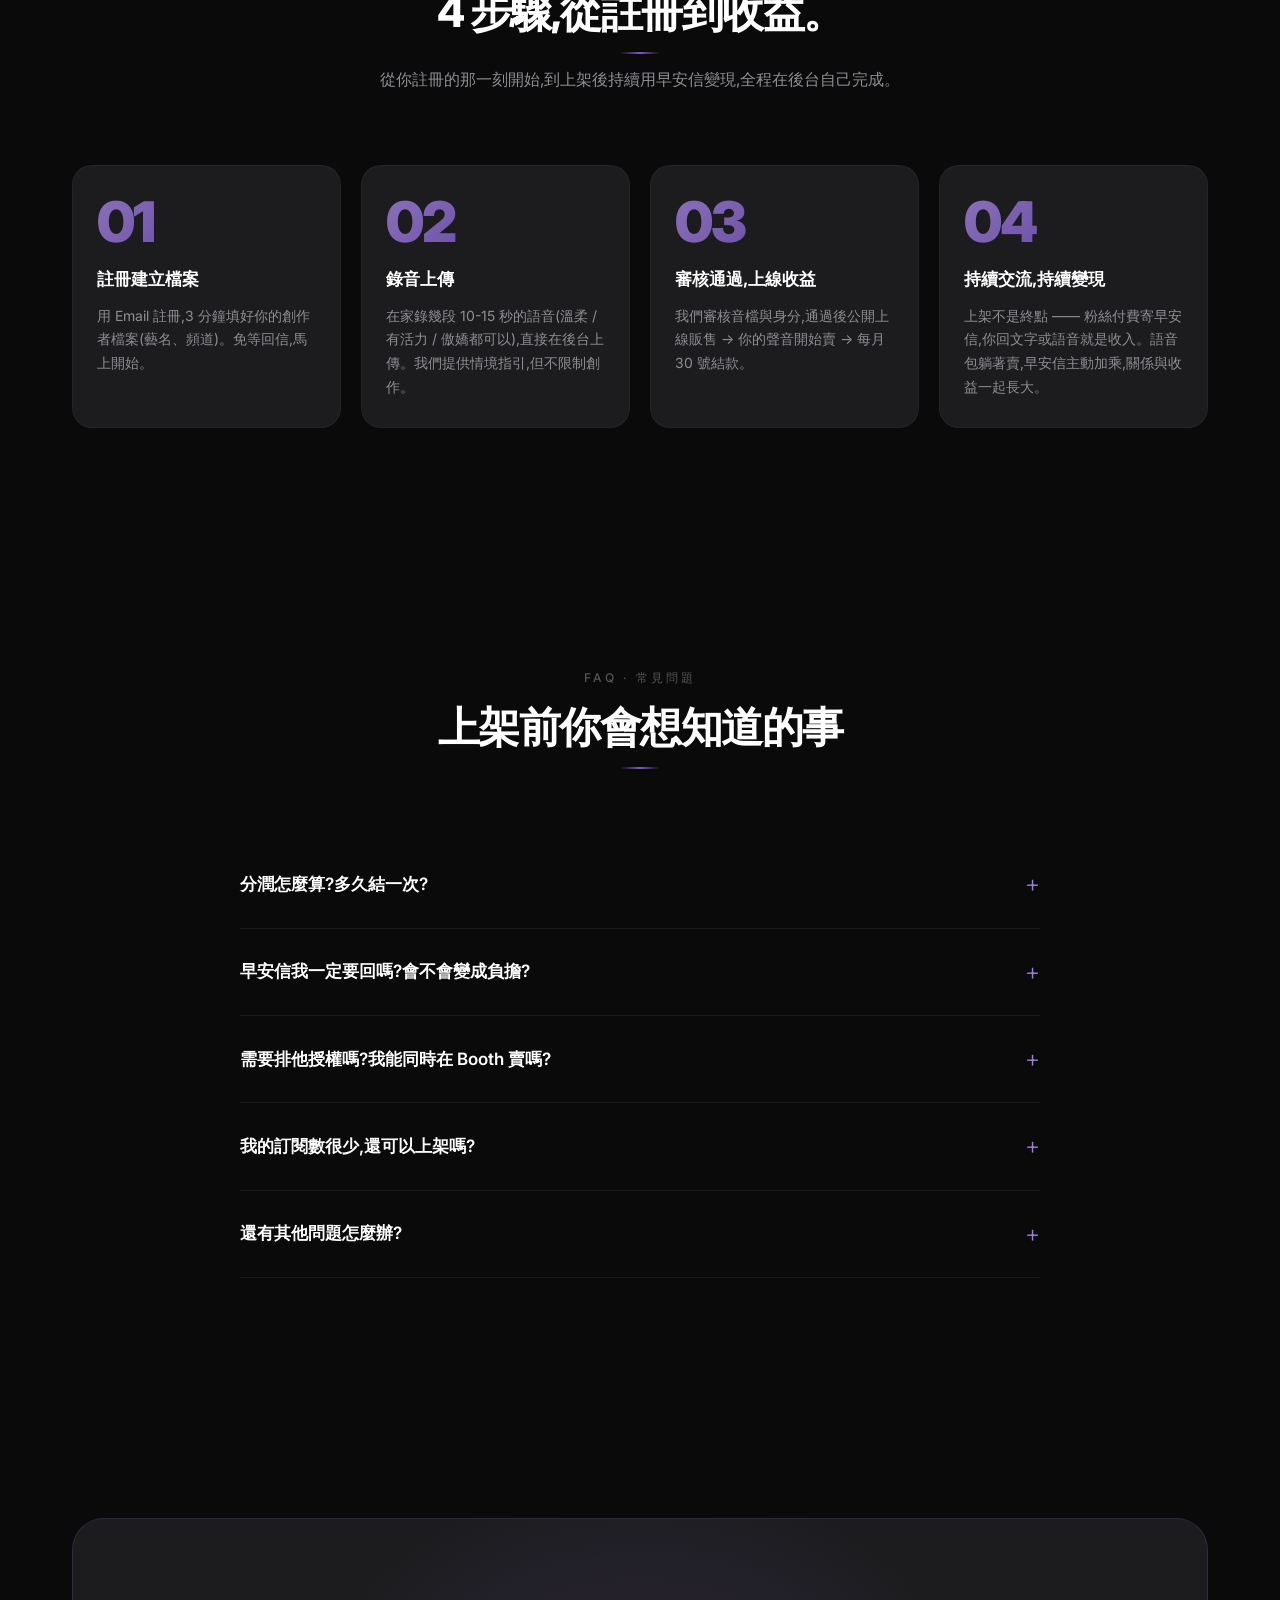
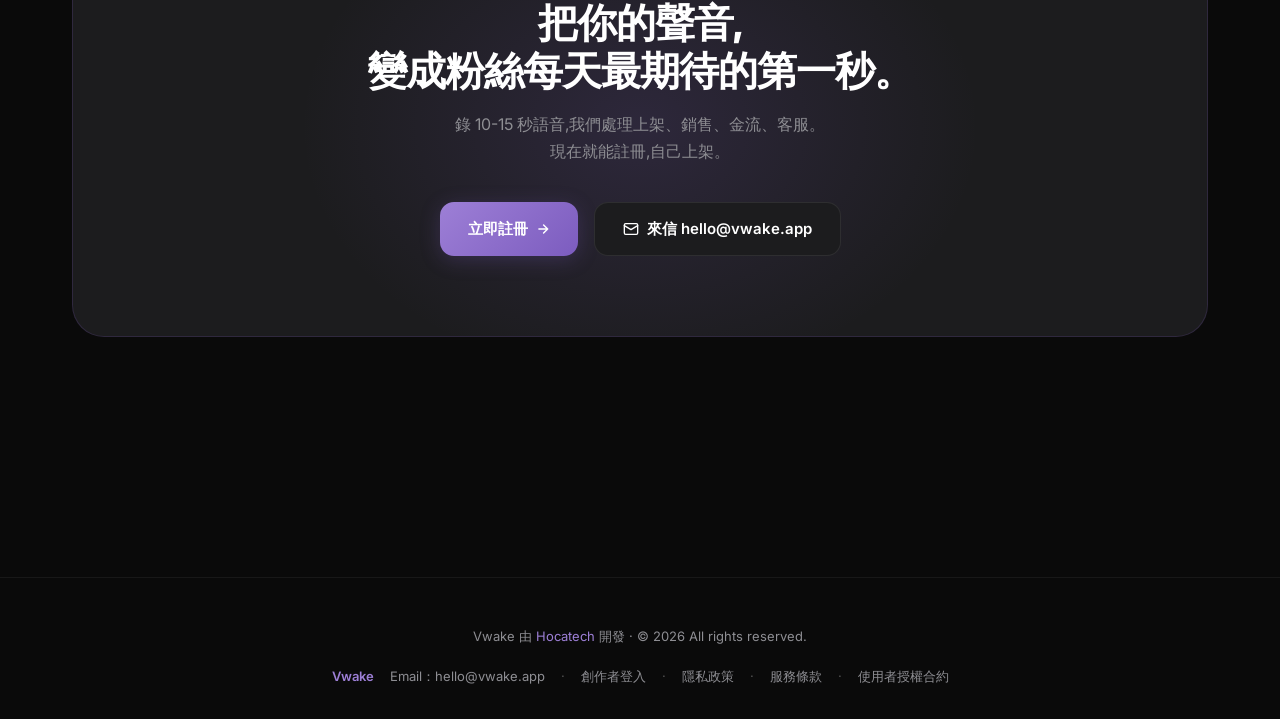
==== commit 1995bdf6: "Update creator and alarm ring statistics" ====
--- a/index.html
+++ b/index.html
@@ -810,9 +810,9 @@
       <h2 class="section-title">這些聲音,已經在叫醒粉絲了。</h2>
       <div class="divider"></div>
       <div class="roster-stats">
-        <div class="rstat"><span class="rstat-num">5000+</span><span class="rstat-label">鬧鐘語音響起</span></div>
+        <div class="rstat"><span class="rstat-num">10,000+</span><span class="rstat-label">鬧鐘語音響起</span></div>
         <div class="rstat-sep" aria-hidden="true"></div>
-        <div class="rstat"><span class="rstat-num">30+</span><span class="rstat-label">VTuber 已上架</span></div>
+        <div class="rstat"><span class="rstat-num">50+</span><span class="rstat-label">VTuber 已上架</span></div>
       </div>
     </div>
 
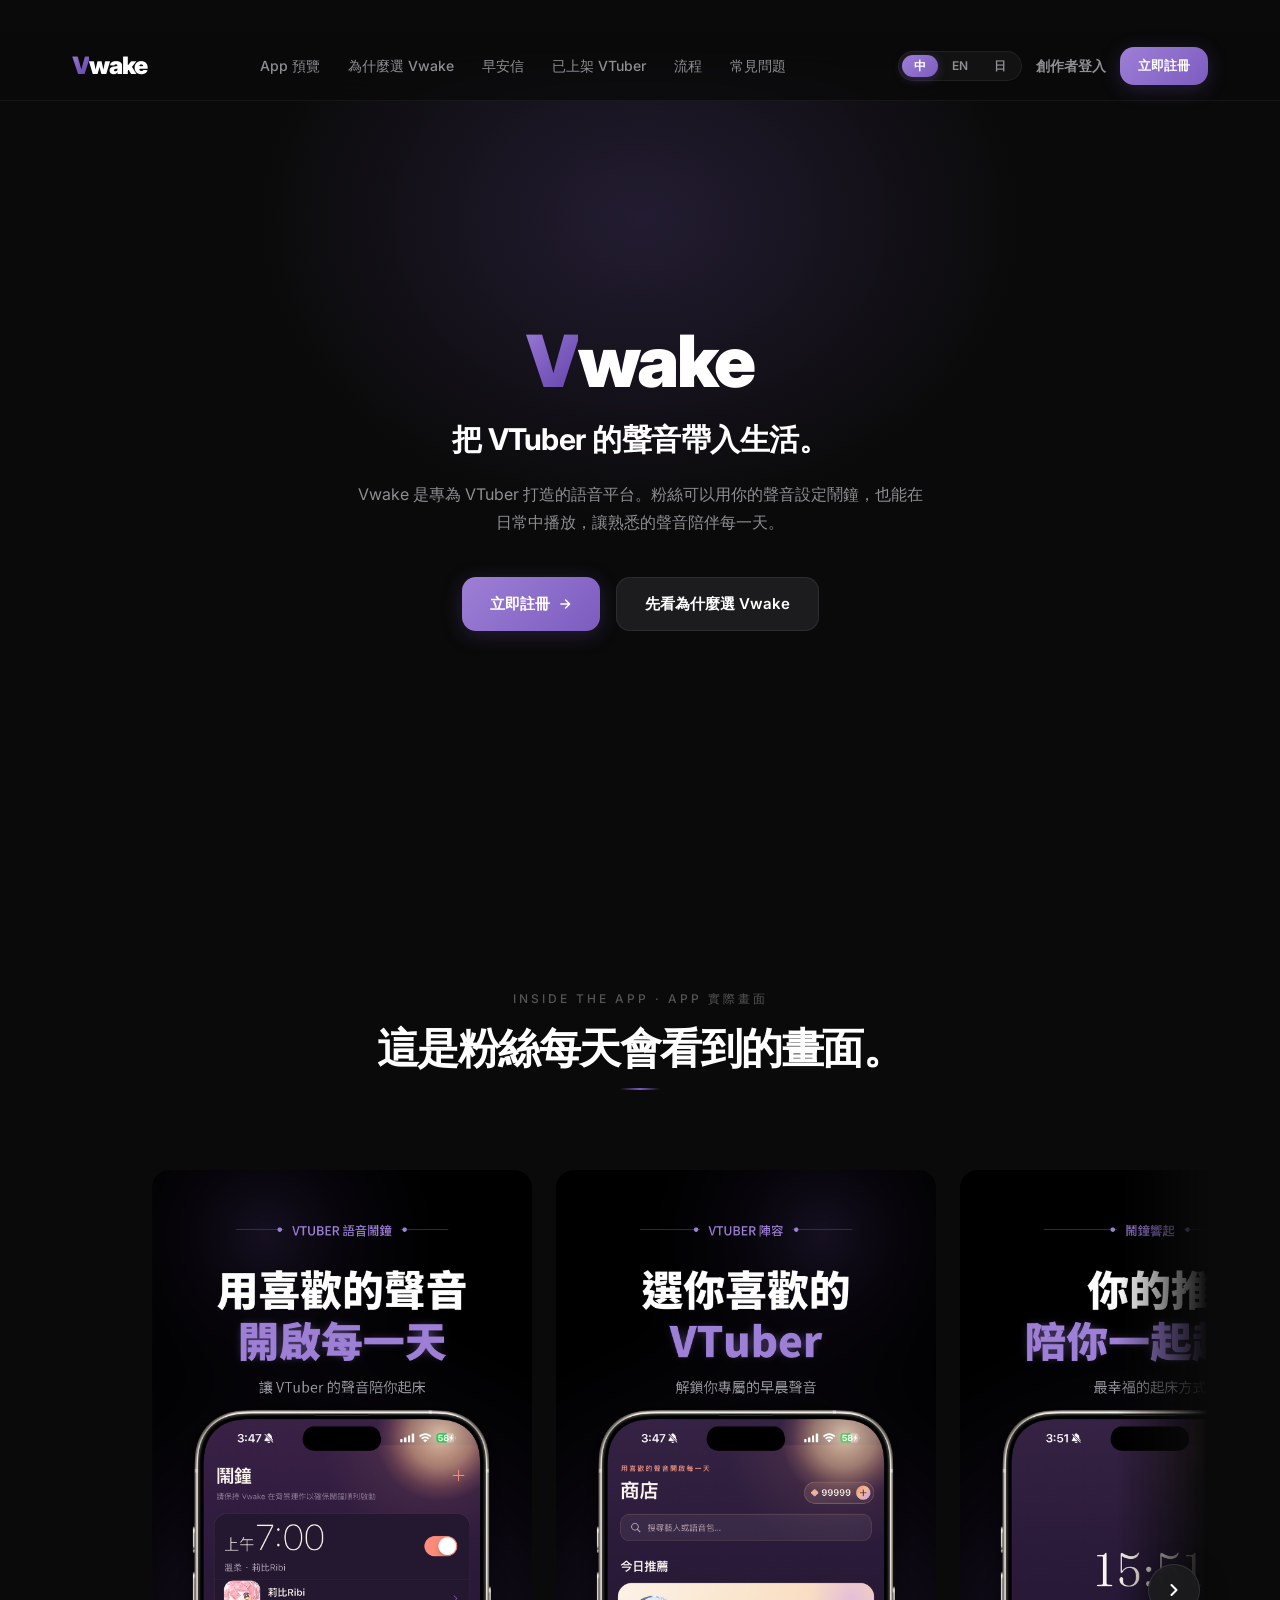
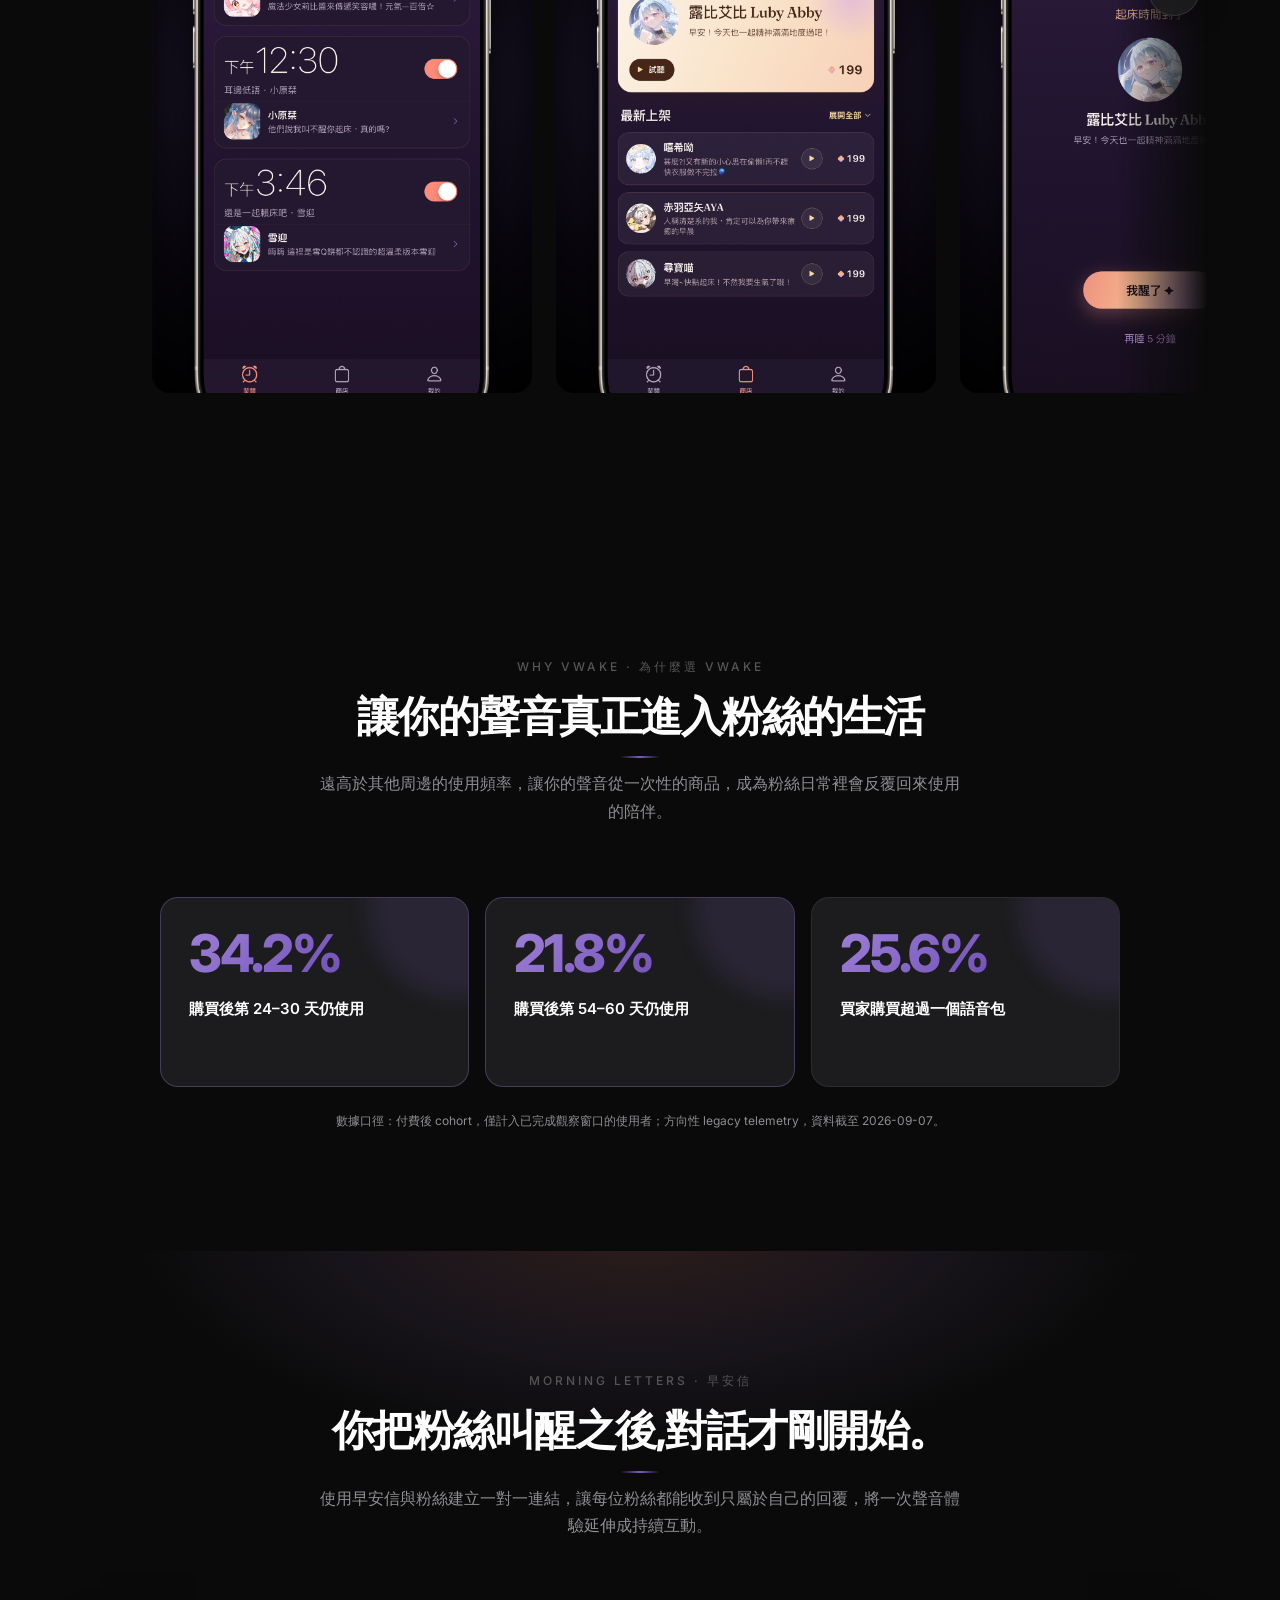
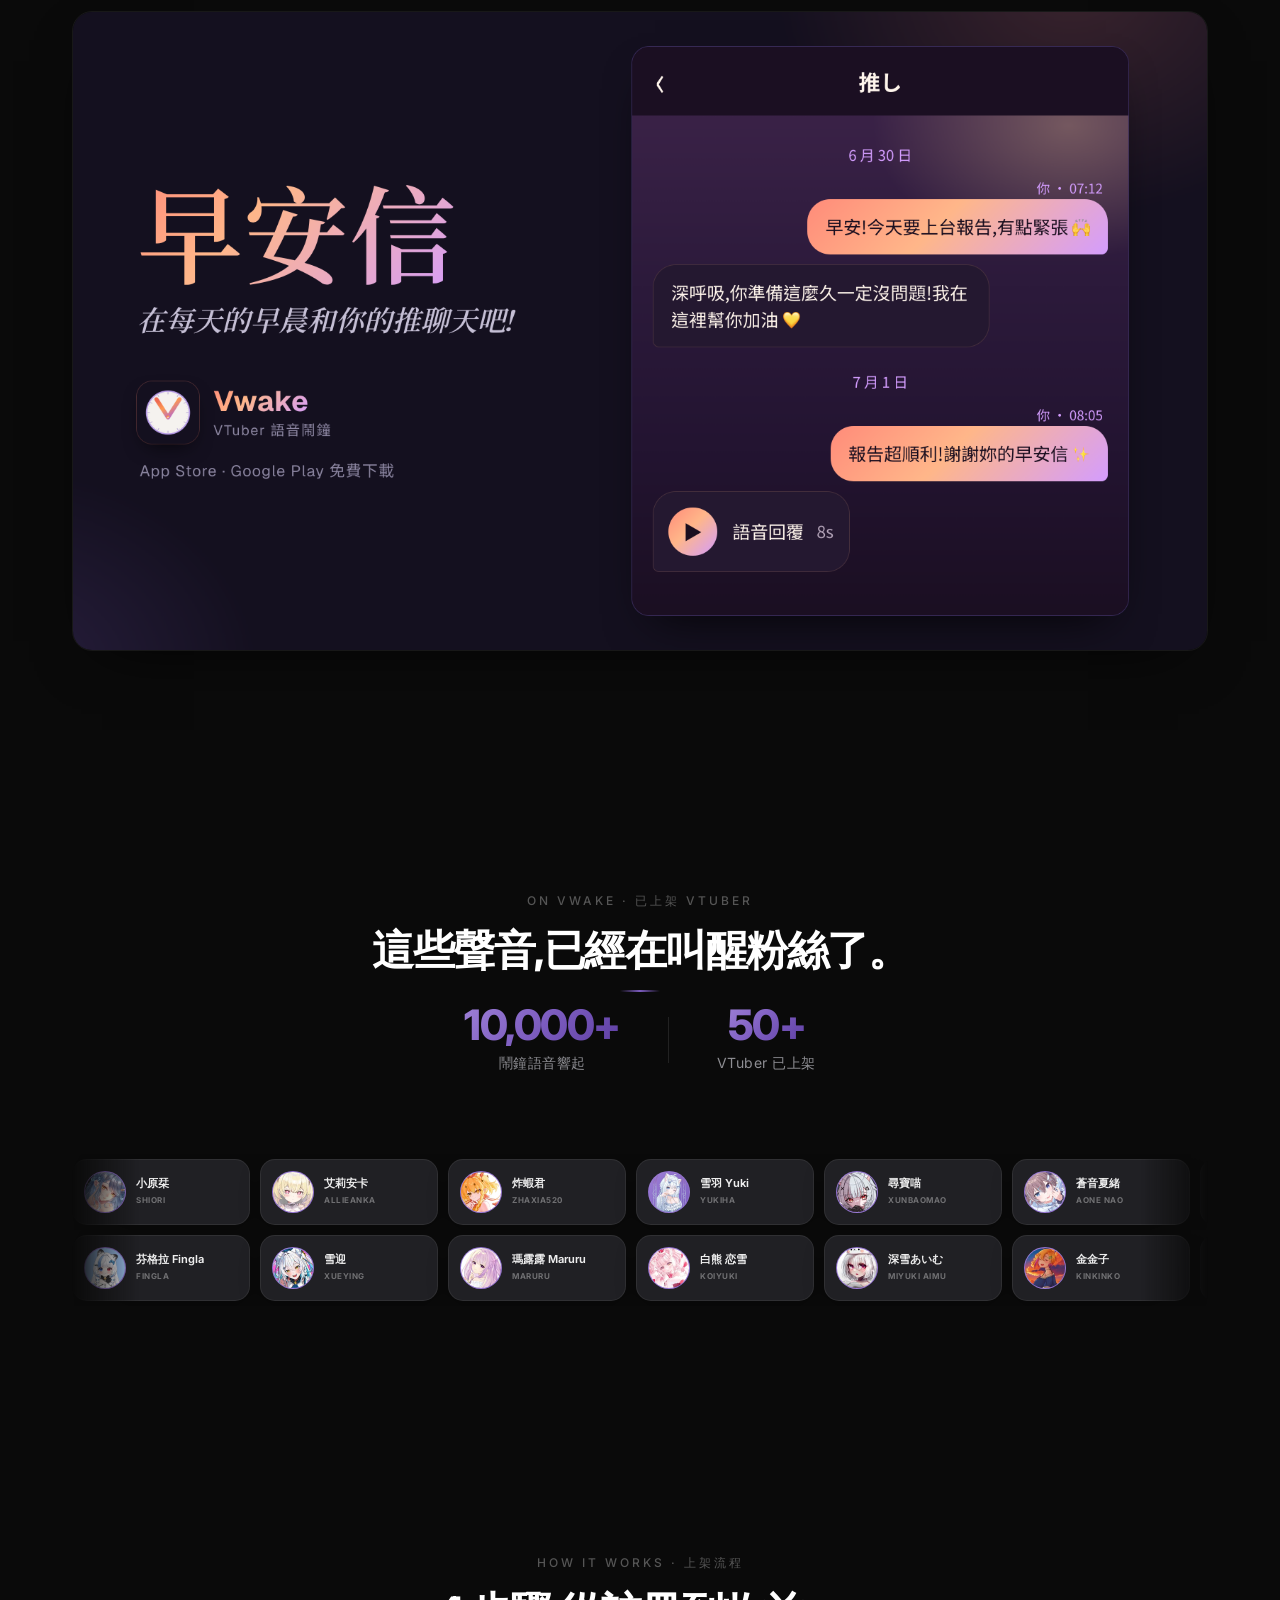
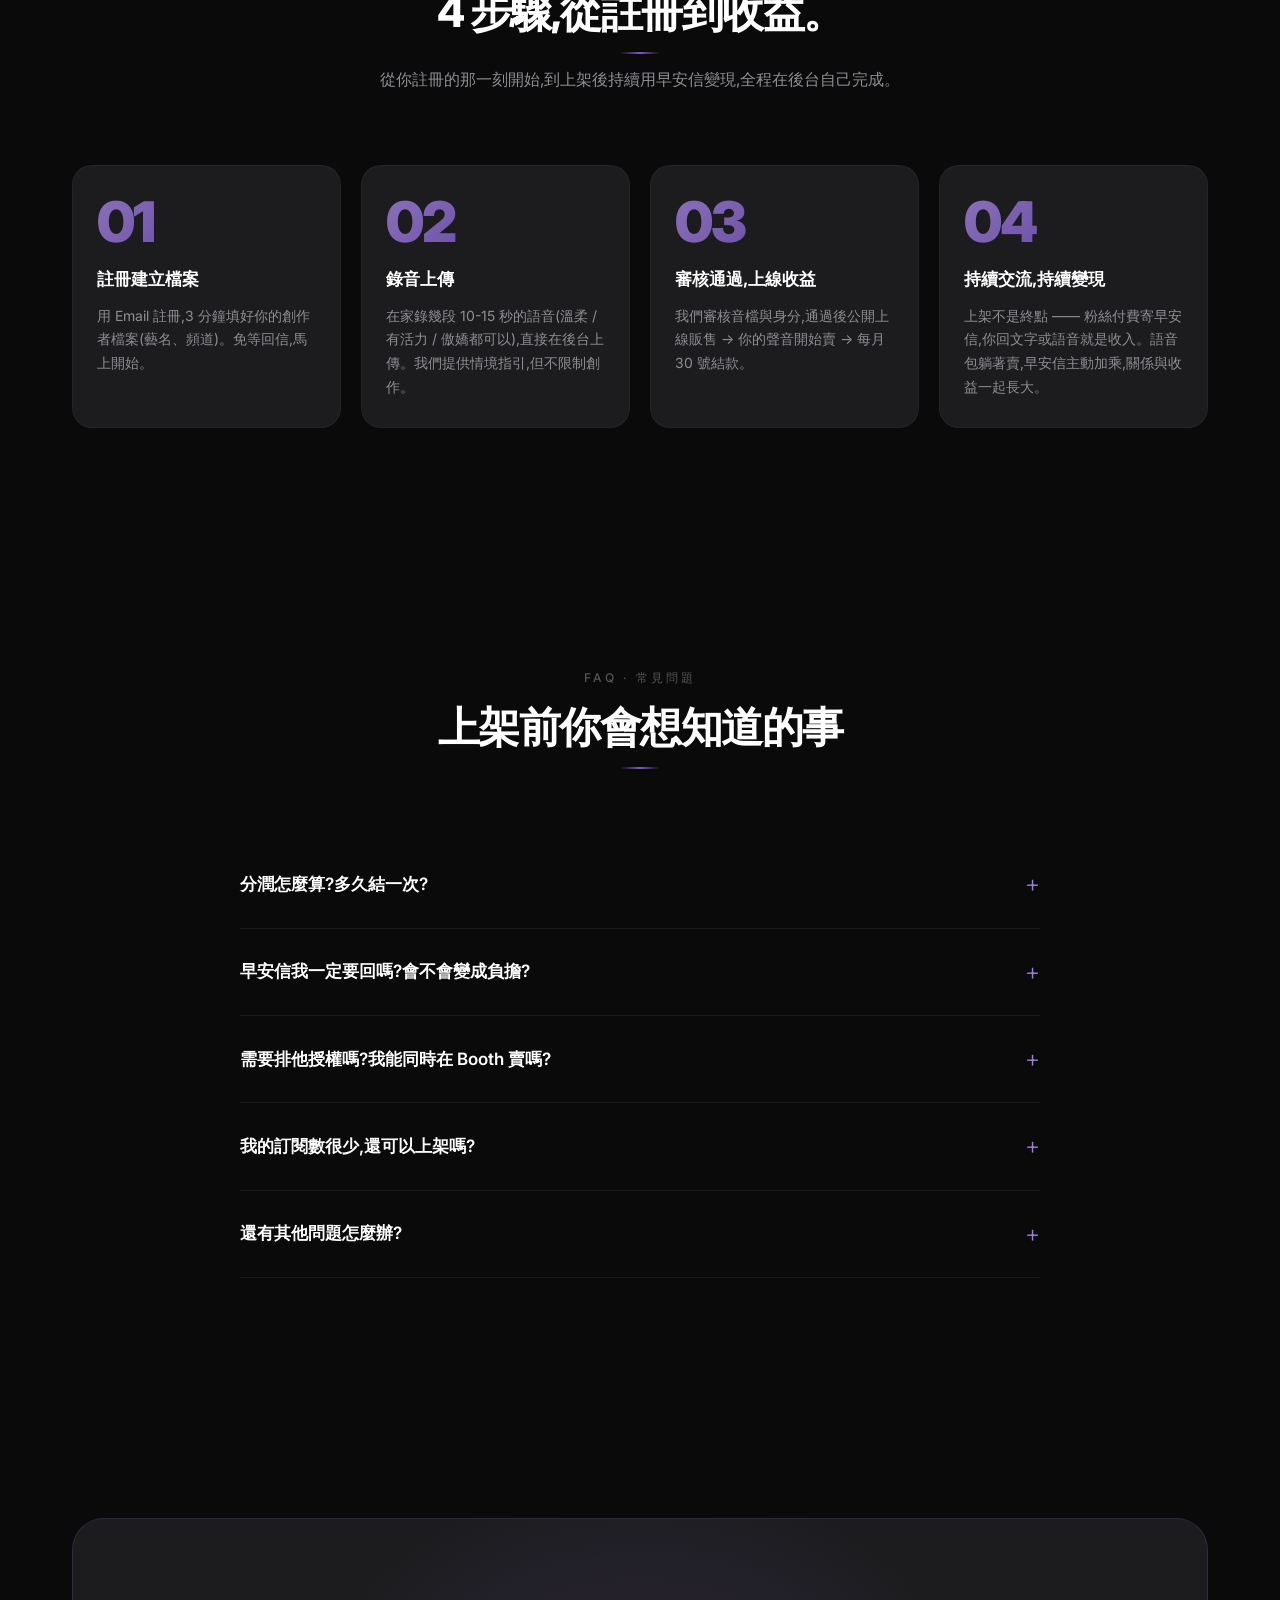
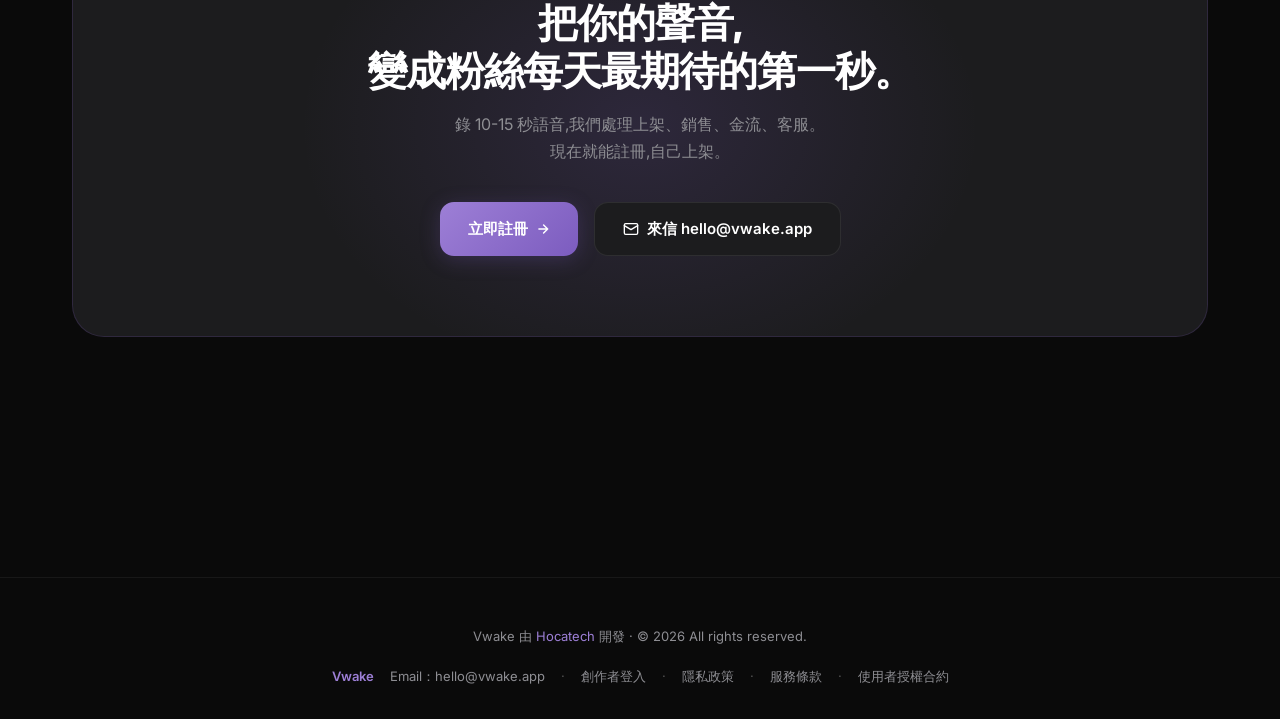
==== commit f3855ff9: "Clarify alarm and everyday listening in homepage intro" ====
--- a/index.html
+++ b/index.html
@@ -709,7 +709,7 @@
     把 VTuber 的聲音帶入生活。
   </p>
   <p class="hero-desc">
-    Vwake 是專為 VTuber 打造的全新互動模式，讓粉絲每天都能在熟悉的聲音裡開始一天，也讓你的作品延伸成持續發生的陪伴。
+    Vwake 是專為 VTuber 打造的語音平台。粉絲可以用你的聲音設定鬧鐘，也能在日常中播放，讓熟悉的聲音陪伴每一天。
   </p>
   <div class="hero-ctas">
     <button type="button" class="btn btn-primary" data-open-apply>
